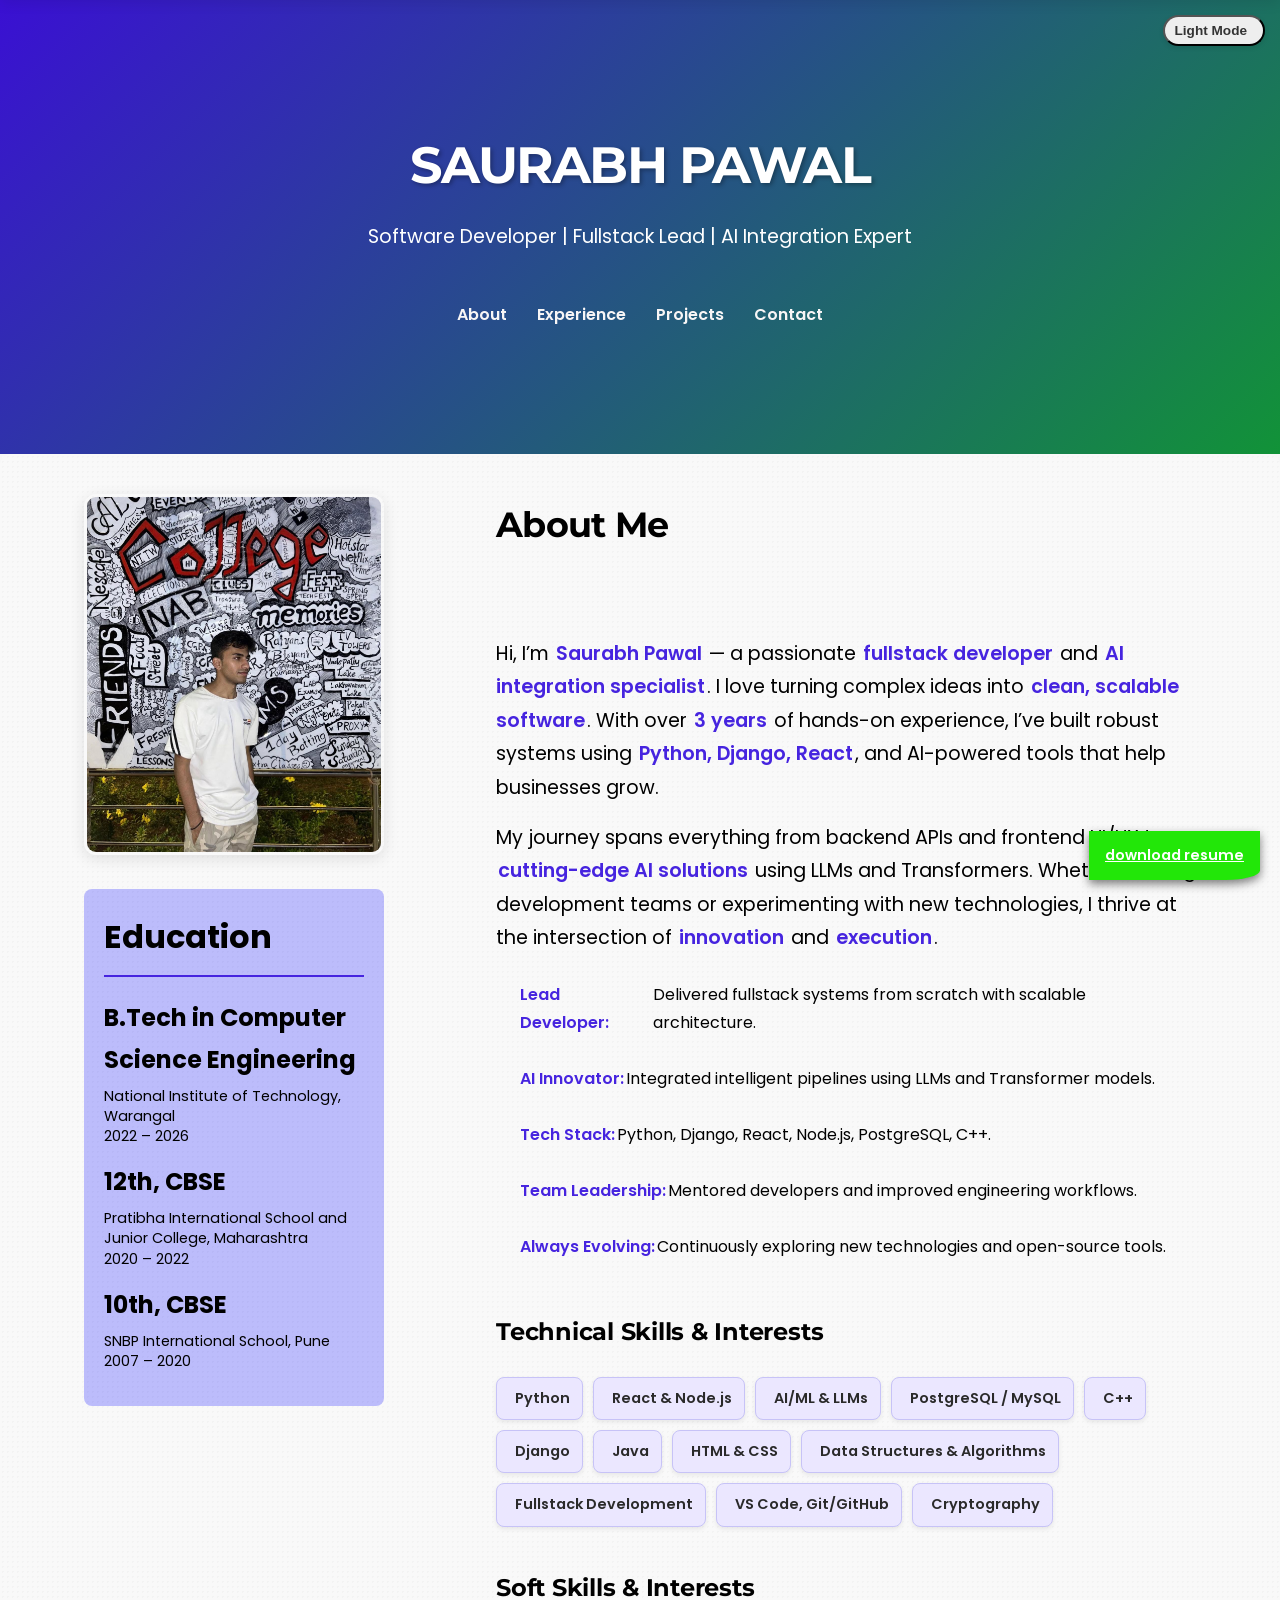
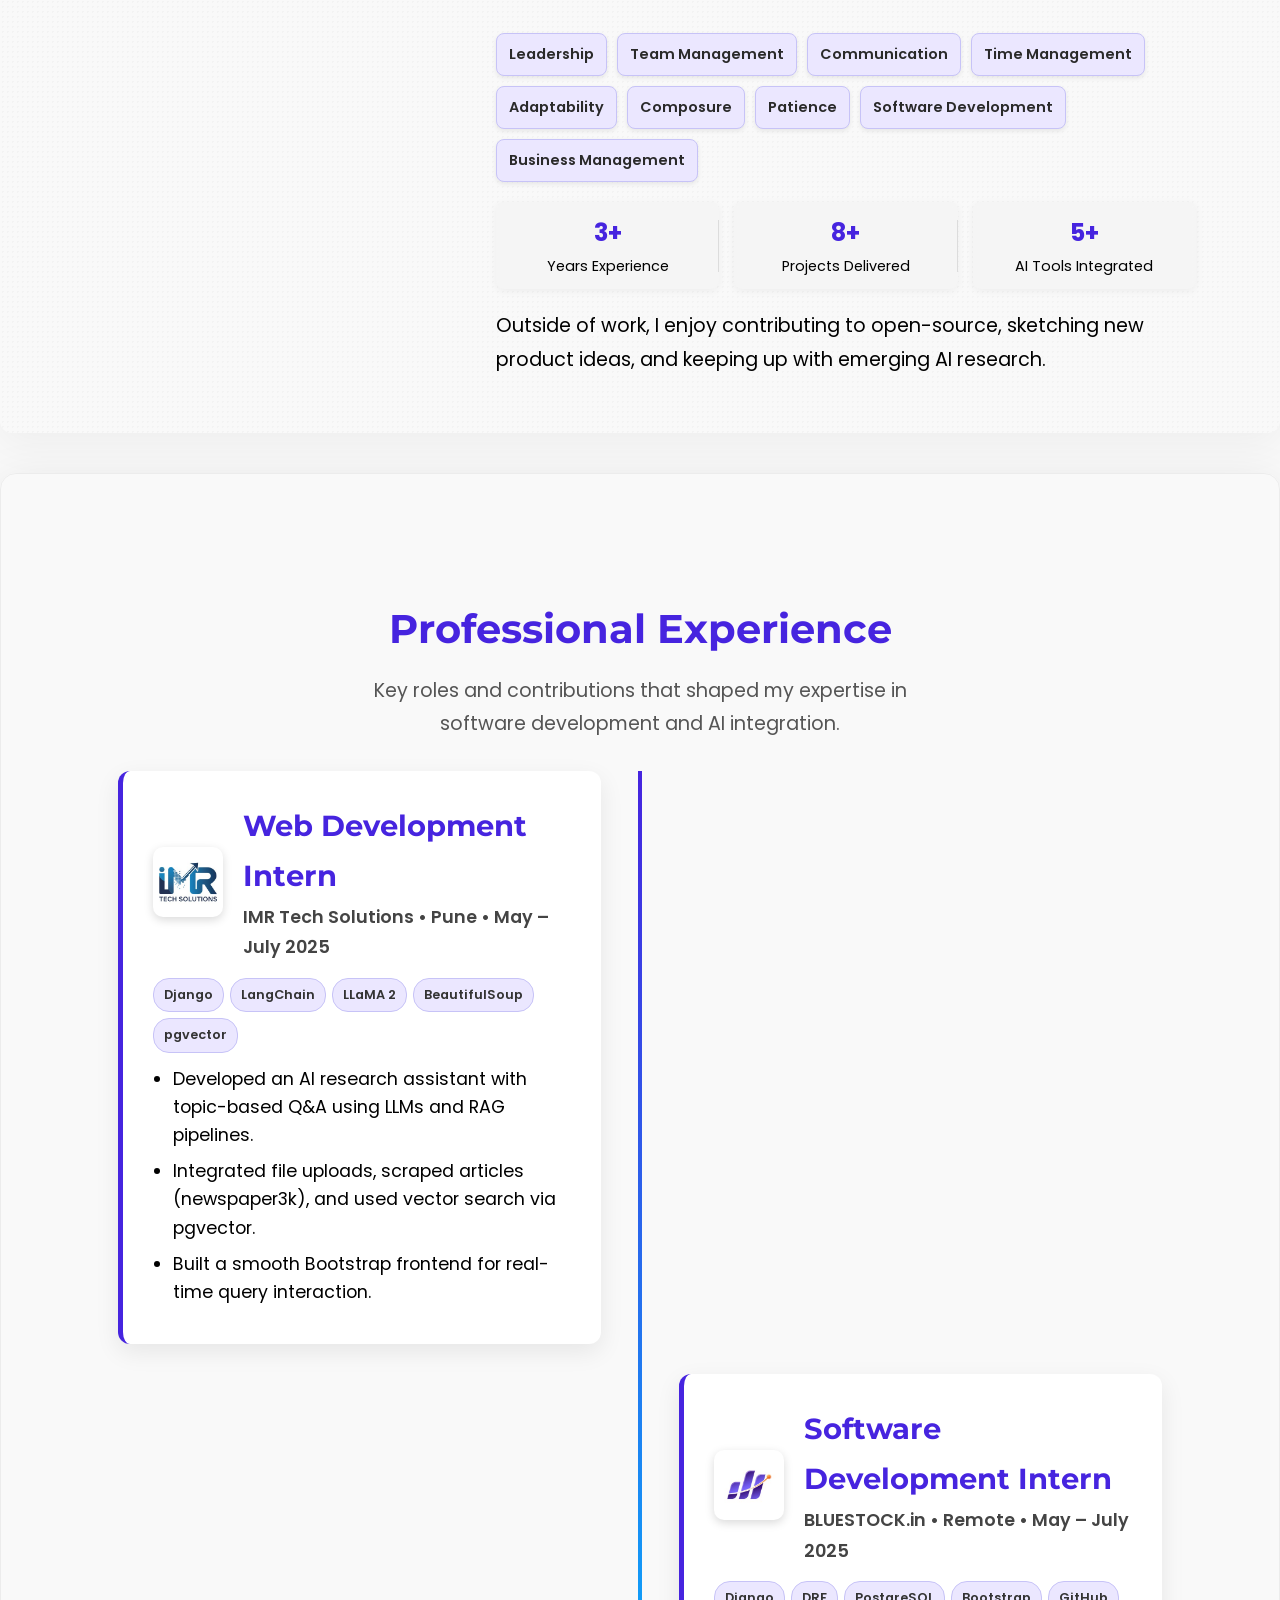
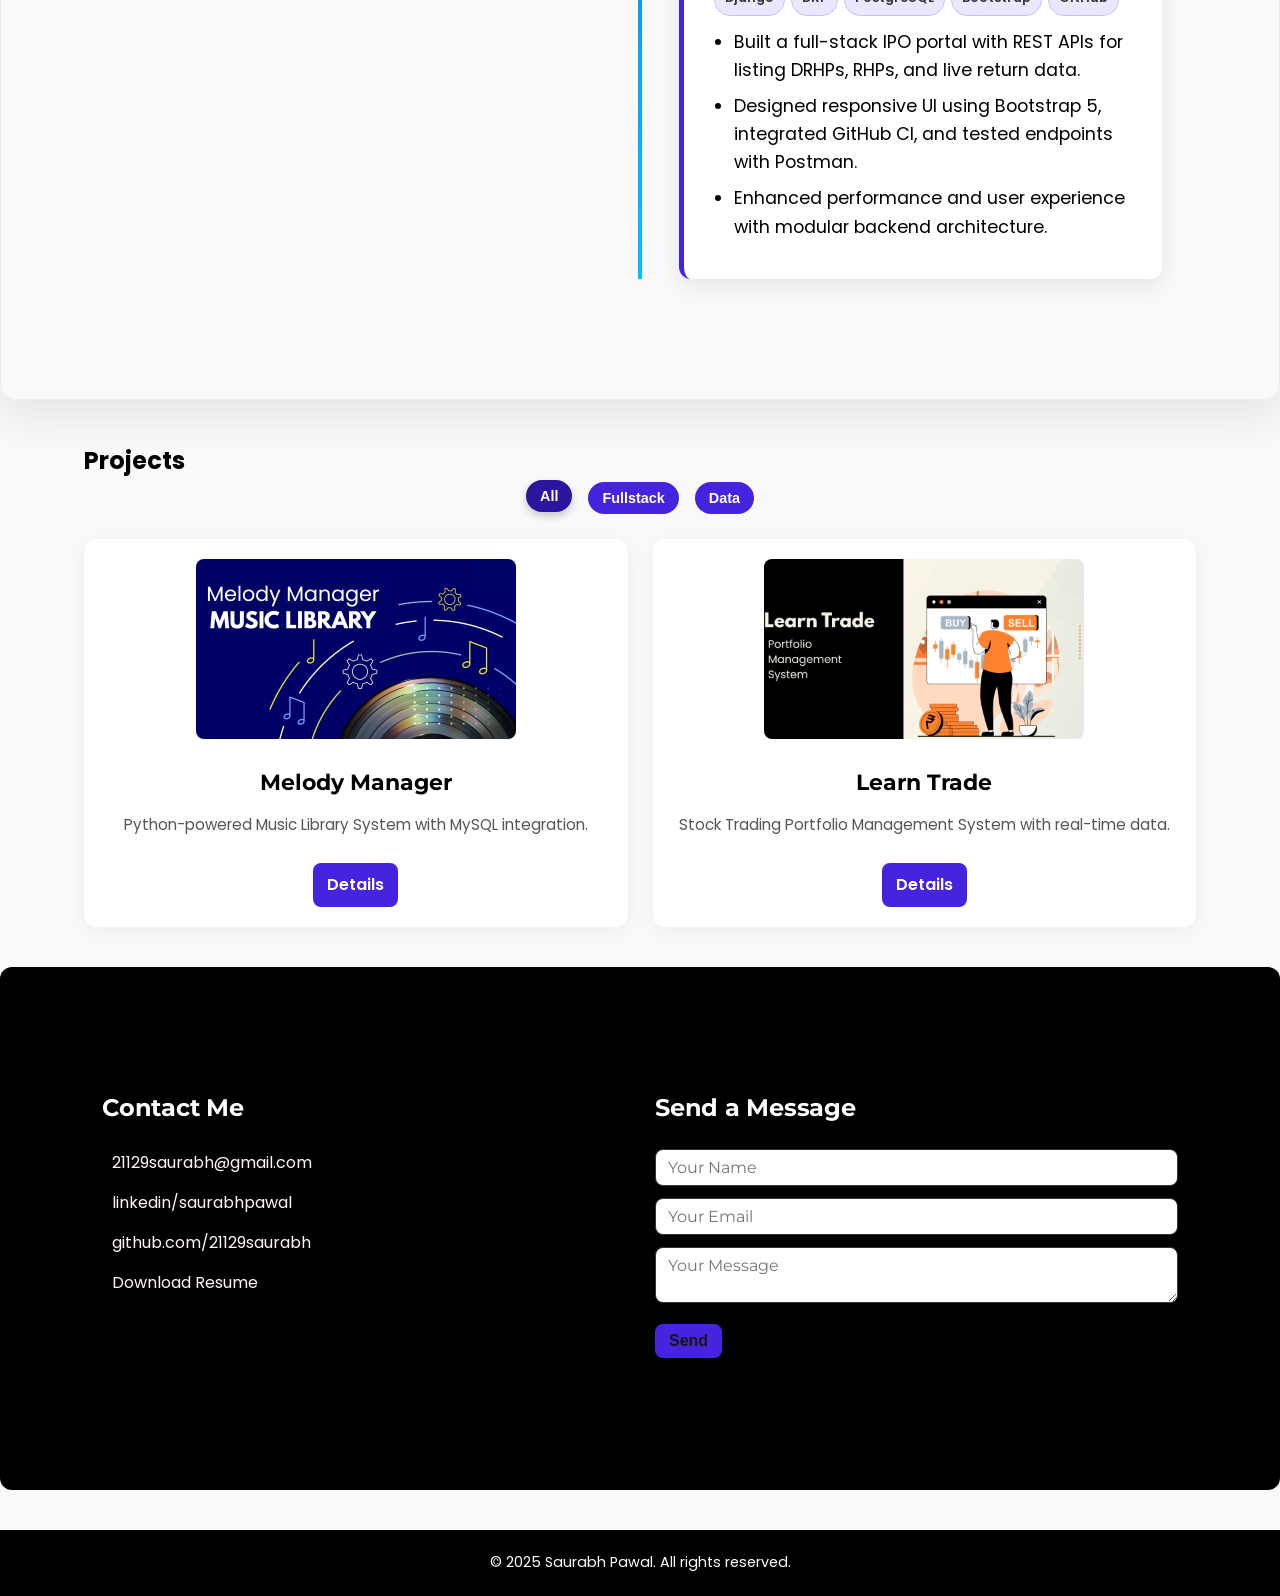
==== index.html @ a9233783 "Update index.html" ====
<!DOCTYPE html>
<html lang="en">
<head>
  <meta charset="UTF-8" />
  <meta name="viewport" content="width=device-width, initial-scale=1.0" />
  <title>Saurabh Pawal - Portfolio</title>
  <link rel="stylesheet" href="style.css" />
  <link href="https://fonts.googleapis.com/css2?family=Poppins:wght@300;400;600&family=Montserrat:wght@700&display=swap" rel="stylesheet" />
  <script src="https://kit.fontawesome.com/a076d05399.js"></script>
  <script src="https://cdn.jsdelivr.net/npm/typed.js@2.0.12"></script>
  <script src="https://cdn.jsdelivr.net/npm/vanilla-tilt@1.7.0/dist/vanilla-tilt.min.js"></script>
  <script src="https://cdn.jsdelivr.net/npm/tsparticles@2.9.3/tsparticles.bundle.min.js"></script>
  <script defer src="script.js"></script>
</head>
<body>
  <button class="theme-toggle">
    <span class="toggle-text">Light Mode</span>
    <i class="fas fa-moon toggle-icon"></i>
  </button>

  <div id="progress-bar"></div>

  <header id="hero">
    <div class="container">
      <h1>SAURABH PAWAL</h1>
      <p class="tagline">
        <span id="typed"></span>
      </p>
      <p>Software Developer | Fullstack Lead | AI Integration Expert</p>
      <div class="social-icons">
        <a href="https://linkedin.com/in/saurabhpawal" target="_blank" aria-label="LinkedIn"><i class="fab fa-linkedin"></i></a>
        <a href="https://github.com/21129saurabh" target="_blank" aria-label="GitHub"><i class="fab fa-github"></i></a>
        <a href="mailto:21129saurabh@gmail.com" aria-label="Email"><i class="fas fa-envelope"></i></a>
      </div>
      <nav class="d-flex">
        <a href="#about">About</a>
        <a href="#experience">Experience</a>
        <a href="#projects">Projects</a>
        <a href="#contact">Contact</a>
      </nav>
    </div>
  </header>

  <div id="sticky-header" class="sticky-header">
    <div class="sticky-container">
      <h2 class="sticky-name">SAURABH PAWAL</h2>
      <nav class="inline-nav">
        <a href="#about">About</a>
        <a href="#experience">Experience</a>
        <a href="#projects">Projects</a>
        <a href="#contact">Contact</a>
      </nav>
    </div>
  </div>

  <section id="about">
    <div class="container about-content">
      <div class="about-wrapper">
        <div class="left-column">
          <div class="about-image">
            <img src="profile.jpg" alt="Saurabh Pawal" class="tilt" />
          </div>
          <div class="education-section">
            <h2>Education</h2>
            <div class="education-item">
              <h3>B.Tech in Computer Science Engineering</h3>
              <p>National Institute of Technology, Warangal<br />2022 – 2026</p>
            </div>
            <div class="education-item">
              <h3>12th, CBSE</h3>
              <p>Pratibha International School and Junior College, Maharashtra<br />2020 – 2022</p>
            </div>
            <div class="education-item">
              <h3>10th, CBSE</h3>
              <p>SNBP International School, Pune<br />2007 – 2020</p>
            </div>
          </div>
        </div>
        <div class="about-text">
          <h2>About Me</h2>
          <div class="floating-icons">
            <i class="fas fa-code"></i>
            <i class="fas fa-brain"></i>
            <i class="fas fa-rocket"></i>
          </div>
          <p>
            Hi, I’m <span class="highlight-text">Saurabh Pawal</span> — a passionate <span class="highlight-text">fullstack developer</span> and <span class="highlight-text">AI integration specialist</span>. I love turning complex ideas into <span class="highlight-text">clean, scalable software</span>. With over <span class="highlight-text">3 years</span> of hands-on experience, I’ve built robust systems using <span class="highlight-text">Python, Django, React</span>, and AI-powered tools that help businesses grow.
          </p>
          <p>
            My journey spans everything from backend APIs and frontend UI/UX to <span class="highlight-text">cutting-edge AI solutions</span> using LLMs and Transformers. Whether leading development teams or experimenting with new technologies, I thrive at the intersection of <span class="highlight-text">innovation</span> and <span class="highlight-text">execution</span>.
          </p>
          <ul class="about-list">
            <li><i class="fas fa-star"></i><span class="highlight-text">Lead Developer:</span> Delivered fullstack systems from scratch with scalable architecture.</li>
            <li><i class="fas fa-brain"></i><span class="highlight-text">AI Innovator:</span> Integrated intelligent pipelines using LLMs and Transformer models.</li>
            <li><i class="fas fa-tools"></i><span class="highlight-text">Tech Stack:</span> Python, Django, React, Node.js, PostgreSQL, C++.</li>
            <li><i class="fas fa-users"></i><span class="highlight-text">Team Leadership:</span> Mentored developers and improved engineering workflows.</li>
            <li><i class="fas fa-lightbulb"></i><span class="highlight-text">Always Evolving:</span> Continuously exploring new technologies and open-source tools.</li>
          </ul>
          <h3>Technical Skills & Interests</h3>
          <div class="skills-grid">
            <span class="skill-box"><i class="fab fa-python"></i> Python</span>
            <span class="skill-box"><i class="fab fa-react"></i> React & Node.js</span>
            <span class="skill-box"><i class="fas fa-brain"></i> AI/ML & LLMs</span>
            <span class="skill-box"><i class="fas fa-database"></i> PostgreSQL / MySQL</span>
            <span class="skill-box"><i class="fas fa-code"></i> C++</span>
            <span class="skill-box"><i class="fab fa-python"></i> Django</span>
            <span class="skill-box"><i class="fab fa-java"></i> Java</span>
            <span class="skill-box"><i class="fab fa-html5"></i> HTML & CSS</span>
            <span class="skill-box"><i class="fas fa-cogs"></i> Data Structures & Algorithms</span>
            <span class="skill-box"><i class="fas fa-laptop-code"></i> Fullstack Development</span>
            <span class="skill-box"><i class="fas fa-code-branch"></i> VS Code, Git/GitHub</span>
            <span class="skill-box"><i class="fas fa-lock"></i> Cryptography</span>
          </div>
          <h3>Soft Skills & Interests</h3>
          <div class="extended-skills">
            <span class="skill-box">Leadership</span>
            <span class="skill-box">Team Management</span>
            <span class="skill-box">Communication</span>
            <span class="skill-box">Time Management</span>
            <span class="skill-box">Adaptability</span>
            <span class="skill-box">Composure</span>
            <span class="skill-box">Patience</span>
            <span class="skill-box">Software Development</span>
            <span class="skill-box">Business Management</span>
          </div>
          <div class="stats">
            <div><strong>3+</strong> Years Experience</div>
            <div><strong>8+</strong> Projects Delivered</div>
            <div><strong>5+</strong> AI Tools Integrated</div>
          </div>
          <p>
            Outside of work, I enjoy contributing to open-source, sketching new product ideas, and keeping up with emerging AI research.
          </p>
        </div>
      </div>
    </div>
  </section>

  <section id="experience">
    <div class="container">
      <div class="experience-header-section">
        <h2>Professional Experience</h2>
        <p>Key roles and contributions that shaped my expertise in software development and AI integration.</p>
      </div>
      <div class="experience-timeline">
        <div class="experience-item">
          <div class="experience-header">
            <img src="imr.jpeg" alt="IMR Tech Solutions Logo" class="company-logo" />
            <div>
              <h3>Web Development Intern</h3>
              <p class="company">
                <a href="https://imrtechsolutions.com" target="_blank">IMR Tech Solutions</a> • Pune • May – July 2025
              </p>
            </div>
          </div>
          <div class="tech-badges">
            <span>Django</span>
            <span>LangChain</span>
            <span>LLaMA 2</span>
            <span>BeautifulSoup</span>
            <span>pgvector</span>
          </div>
          <ul>
            <li>Developed an AI research assistant with topic-based Q&A using LLMs and RAG pipelines.</li>
            <li>Integrated file uploads, scraped articles (newspaper3k), and used vector search via pgvector.</li>
            <li>Built a smooth Bootstrap frontend for real-time query interaction.</li>
          </ul>
        </div>
        <div class="experience-item">
          <div class="experience-header">
            <img src="bluestock.jpeg" alt="BLUESTOCK.in Logo" class="company-logo" />
            <div>
              <h3>Software Development Intern</h3>
              <p class="company">
                <a href="https://bluestock.in" target="_blank">BLUESTOCK.in</a> • Remote • May – July 2025
              </p>
            </div>
          </div>
          <div class="tech-badges">
            <span>Django</span>
            <span>DRF</span>
            <span>PostgreSQL</span>
            <span>Bootstrap</span>
            <span>GitHub</span>
          </div>
          <ul>
            <li>Built a full-stack IPO portal with REST APIs for listing DRHPs, RHPs, and live return data.</li>
            <li>Designed responsive UI using Bootstrap 5, integrated GitHub CI, and tested endpoints with Postman.</li>
            <li>Enhanced performance and user experience with modular backend architecture.</li>
          </ul>
        </div>
      </div>
    </div>
  </section>

  <section id="projects">
    <div class="container">
      <h2>Projects</h2>
      <div class="filter-buttons">
        <button data-filter="all" class="active">All</button>
        <button data-filter="fullstack">Fullstack</button>
        <button data-filter="data">Data</button>
      </div>
      <div class="project-grid">
        <div class="project-card" data-category="fullstack">
          <img src="Melody Manager.jpg" alt="Melody Manager" />
          <h3>Melody Manager</h3>
          <p>Python-powered Music Library System with MySQL integration.</p>
          <a href="#" class="details-button" data-project-id="melody-manager">Details</a>
        </div>
        <div class="project-card" data-category="data">
          <img src="Learn Trade.png" alt="Learn Trade" />
          <h3>Learn Trade</h3>
          <p>Stock Trading Portfolio Management System with real-time data.</p>
          <a href="#" class="details-button" data-project-id="learn-trade">Details</a>
        </div>
      </div>
    </div>
  </section>

  <section id="contact" class="contact-dark">
    <div class="container">
      <div class="contact-wrapper">
        <div class="contact-info">
          <h2>Contact Me</h2>
          <ul>
            <li><i class="fas fa-envelope"></i><a href="mailto:21129saurabh@gmail.com">21129saurabh@gmail.com</a></li>
            <li><i class="fab fa-linkedin"></i><a href="https://linkedin.com/in/saurabhpawal" target="_blank">linkedin/saurabhpawal</a></li>
            <li><i class="fab fa-github"></i><a href="https://github.com/21129saurabh" target="_blank">github.com/21129saurabh</a></li>
            <li><i class="fas fa-file-download"></i><a href="resume.pdf" download>Download Resume</a></li>
          </ul>
        </div>
        <div class="contact-form">
          <h3>Send a Message</h3>
          <form id="contact-form" action="https://api.web3forms.com/submit" method="POST">
            <input type="hidden" name="access_key" value="800da544-65e2-47ab-9b41-2c539905c8c1">
            <input type="text" name="name" placeholder="Your Name" required />
            <input type="email" name="email" placeholder="Your Email" required />
            <textarea name="message" placeholder="Your Message" required></textarea>
            <button type="submit">Send</button>
            <div id="form-response"></div>
          </form>
        </div>
      </div>
    </div>
  </section>

  <a href="resume.pdf" download class="fab-resume">
    <i class="fas fa-file-download"></i> download resume
  </a>

  <footer>
    <p>© 2025 Saurabh Pawal. All rights reserved.</p>
  </footer>

  <div id="projectModal" class="modal">
    <div class="modal-content">
      <span class="close-button">×</span>
      <h3 id="modalProjectTitle"></h3>
      <img id="modalProjectImage" src="" alt="" />
      <p id="modalProjectSummary"></p>
      <div class="modal-description-details">
        <ul id="modalProjectDetailsList"></ul>
      </div>
      <div class="modal-tech-stack">
        <h4>Technologies Used:</h4>
        <ul id="modalTechList"></ul>
      </div>
    </div>
  </div>

  <div id="tsparticles"></div>
</body>
</html>
---- style.css ----
/* Reset & basics */
* {
  margin: 0;
  padding: 0;
  box-sizing: border-box;
}

html {
  scroll-behavior: smooth;
}

:root {
  /* Colors */
  --primary-color: #4624df;
  --secondary-color: #00c3ff; /* Accent color */
  --text-color-light: #000000;
  --bg-color-light: #f9f9f9;
  --card-bg-light: #ffffff;
  --about-bg-light: #ededf7; /* Will be used in gradient */
  --skill-box-bg-light: #ebe7ff;
  --skill-box-border-light: #c7c3f7;
  --stat-bg-light: #f5f5f5;
  --header-text-light: #e0e0e0;
  --nav-link-light: #f8f6f6;

  --text-color-dark: #e0e0e0;
  --bg-color-dark: #121212;
  --card-bg-dark: #1f1f1f;
  --about-bg-dark: #222; /* Will be used in gradient */
  --skill-box-bg-dark: #333;
  --skill-box-border-dark: #555;
  --stat-bg-dark: #e7e0e0; /* Dark mode stats background for contrast */
  --header-text-dark: #ccc;
  --nav-link-dark: #bbb;

  /* Spacing */
  --spacing-unit: 8px;
  --section-padding: 80px 20px; /* Increased for experience section prominence */
  --section-padding-mobile: 60px 15px; /* Adjusted for mobile */
  --section-padding-tablet: 70px 20px; /* Adjusted for tablet */

  /* Typography */
  --font-family-body: 'Poppins', sans-serif;
  --font-family-heading: 'Montserrat', sans-serif;
  --line-height-body: 1.75;
}

body {
  font-family: var(--font-family-body);
  background-color: var(--bg-color-light);
  color: var(--text-color-light);
  transition: background-color 0.6s ease, color 0.6s ease;
  line-height: var(--line-height-body);
  font-size: 16px;
}

body.dark-mode {
  background-color: var(--bg-color-dark);
  color: var(--text-color-dark);
}

/* Scrollbar Styling */
::-webkit-scrollbar {
  width: 8px;
}
::-webkit-scrollbar-track {
  background: #f1f1f1;
}
body.dark-mode ::-webkit-scrollbar-track {
  background: #222;
}
::-webkit-scrollbar-thumb {
  background: #888;
  border-radius: 4px;
}
::-webkit-scrollbar-thumb:hover {
  background: #555;
}
body.dark-mode ::-webkit-scrollbar-thumb {
  background: #555;
}
body.dark-mode ::-webkit-scrollbar-thumb:hover {
  background: #777;
}

/* Container */
.container {
  width: 90%;
  max-width: 1200px;
  margin: auto;
  padding: 40px 20px;
}

/* Header (Hero Section) */
header {
  background: linear-gradient(135deg, #3a10d3, #04be04, #000000, #f00505);
  background-size: 400% 400%;
  animation: gradientBG 12s ease infinite;
  color: white;
  padding: var(--section-padding);
  text-align: center;
  position: relative;
  transition: background 0.6s ease, color 0.6s ease;
  z-index: 1;
}

body.dark-mode header {
  background: linear-gradient(135deg, #333333, #000000, #006644);
  color: var(--header-text-dark);
}

header h1 {
  font-size: clamp(1.8rem, 5vw, 3.2rem);
  font-family: var(--font-family-heading);
  letter-spacing: -0.03em;
  text-shadow: 2px 2px 4px rgba(0, 0, 0, 0.3);
}

.tagline {
  font-size: clamp(0.9rem, 2.5vw, 1.4rem);
  margin-top: 10px;
  font-weight: 400;
  color: var(--header-text-light);
  animation: scaleIn 1s ease-out;
  letter-spacing: -0.03em;
}

body.dark-mode .tagline {
  color: var(--header-text-dark);
}

header p {
  font-size: clamp(1rem, 2vw, 1.2rem);
  margin-top: 10px;
}

/* Social Icons */
.social-icons {
  margin-top: 20px;
}
.social-icons a {
  color: white;
  font-size: 1.6rem;
  margin: 0 10px;
  transition: color 0.3s ease, transform 0.3s ease;
  display: inline-block;
}
.social-icons a:hover,
.social-icons a:active {
  color: var(--secondary-color);
  transform: translateY(-3px);
}
body.dark-mode .social-icons a {
  color: #eee;
}
body.dark-mode .social-icons a:hover,
body.dark-mode .social-icons a:active {
  color: var(--secondary-color);
}

/* Navigation */
nav {
  display: flex;
  justify-content: center;
  flex-wrap: wrap;
  gap: 10px;
}

nav a {
  color: var(--nav-link-light);
  margin: 0 10px;
  text-decoration: none;
  font-weight: 600;
  transition: color 0.3s ease, border-bottom 0.3s ease;
  padding-bottom: 5px;
  font-size: clamp(0.9rem, 2vw, 1rem);
}

nav a:hover,
nav a:active {
  color: var(--secondary-color);
}

nav a.active {
  border-bottom: 2px solid var(--secondary-color);
  color: var(--secondary-color);
}

body.dark-mode nav a {
  color: var(--nav-link-dark);
}

body.dark-mode nav a:hover,
body.dark-mode nav a:active {
  color: var(--secondary-color);
}

/* About Section */
#about {
  padding: 0;
  margin-bottom: 40px;
  transition: background 1s ease-in-out, color 0.6s ease;
  position: relative;
  overflow: hidden;
  background: linear-gradient(
    -45deg,
    var(--about-bg-light-start),
    var(--about-bg-light-mid),
    var(--about-bg-light-end),
    var(--about-bg-light-mid)
  );
  background-size: 400% 400%;
  animation: aboutGradientBG 18s ease infinite;
  border-radius: 12px;
  box-shadow: 0 10px 40px rgba(0, 0, 0, 0.05);
}

body.dark-mode #about {
  background: linear-gradient(
    -45deg,
    var(--about-bg-dark-start),
    var(--about-bg-dark-mid),
    var(--about-bg-dark-end),
    var(--about-bg-dark-mid)
  );
  background-size: 400% 400%;
  animation: aboutGradientBG 18s ease infinite;
  color: var(--text-color-dark);
  box-shadow: 0 10px 40px rgba(0, 0, 0, 0.2);
}

#about::before {
  content: '';
  position: absolute;
  top: 0;
  left: 0;
  width: 100%;
  height: 100%;
  background-image: radial-gradient(circle, rgba(0,0,0,0.05) 1px, transparent 1px);
  background-size: 5px 5px;
  opacity: 0.5;
  z-index: 0;
  pointer-events: none;
  transition: background-image 0.6s ease;
}

body.dark-mode #about::before {
  background-image: radial-gradient(circle, rgba(255,255,255,0.05) 1px, transparent 1px);
}

#about .container.about-content {
  position: relative;
  z-index: 1;
}
body.dark-mode #about .container.about-content {
  background-color: var(--card-bg-dark);
  box-shadow: 0 8px 30px rgba(0,0,0,0.15);
}

.about-wrapper {
  display: flex;
  flex-wrap: wrap;
  gap: 30px;
  justify-content: space-between;
  align-items: flex-start;
}

.about-image {
  flex: 0 0 300px;
  text-align: center;
}

.about-image img {
  max-width: 100%;
  height: auto;
  border-radius: 12px;
  box-shadow: 0 4px 15px rgba(7, 7, 7, 0.1);
  border: 3px solid transparent;
  transition: box-shadow 0.3s ease, border-color 0.3s ease, transform 0.3s ease;
}
body.dark-mode .about-image img {
  box-shadow: 0 4px 15px rgba(255, 255, 255, 0.05);
}

.about-image:hover img,
.about-image:active img {
  border-color: var(--primary-color);
  box-shadow: 0 0 0 5px rgba(70, 36, 223, 0.2), 0 5px 15px rgba(0,0,0,0.15);
  transform: scale(1.03);
}
body.dark-mode .about-image:hover img,
body.dark-mode .about-image:active img {
  border-color: var(--secondary-color);
  box-shadow: 0 0 0 5px rgba(0, 195, 255, 0.2), 0 5px 15px rgba(0,0,0,0.2);
  transform: scale(1.03);
}

.about-text {
  flex: 1;
  max-width: 700px;
}

.about-text h2 {
  font-family: var(--font-family-heading);
  letter-spacing: -0.02em;
  margin-bottom: calc(var(--spacing-unit) * 0.1);
  font-size: clamp(1.8rem, 3vw, 2.2rem);
}
.about-text h3 {
  font-family: var(--font-family-heading);
  letter-spacing: -0.01em;
  margin-top: calc(var(--spacing-unit) * 5);
  margin-bottom: calc(var(--spacing-unit) * 3);
  font-size: clamp(1.3rem, 2.5vw, 1.5rem);
}

.about-text p {
  margin-bottom: calc(var(--spacing-unit) * 2);
  font-size: clamp(1rem, 2vw, 1.2rem);
}

/* Highlight Text */
.highlight-text {
  font-weight: 600;
  color: var(--primary-color);
  padding: 0 2px;
  border-radius: 3px;
  transition: color 0.3s ease;
}
body.dark-mode .highlight-text {
  color: var(--secondary-color);
}

.about-list {
  list-style: none;
  padding-left: 0;
}

.about-list li {
  margin-bottom: var(--spacing-unit);
  font-size: clamp(0.9rem, 1.8vw, 1rem);
  padding: 10px;
  border-radius: 6px;
  border-bottom: none;
  display: flex;
  align-items: flex-start;
  transition: transform 0.2s ease, background-color 0.3s ease, box-shadow 0.3s ease;
}
.about-list li:hover,
.about-list li:active {
  transform: translateX(5px) scale(1.01);
  background-color: var(--skill-box-bg-light);
  box-shadow: 0 2px 8px rgba(0,0,0,0.07);
}
body.dark-mode .about-list li:hover,
body.dark-mode .about-list li:active {
  background-color: var(--skill-box-bg-dark);
  box-shadow: 0 2px 8px rgba(255,255,255,0.07);
}

.about-list i {
  color: var(--primary-color);
  margin-right: 12px;
  font-size: 1.1rem;
  margin-top: 4px;
}

body.dark-mode .about-list li {
  color: var(--text-color-dark);
}
body.dark-mode .about-list i {
  color: var(--secondary-color);
}

.education-section {
  flex: 1;
  min-width: 280px;
  padding: 20px;
  background-color: rgba(0, 0, 255, 0.247);
  border-radius: 8px;
  box-shadow: var(--shadow);
}

.education-section h2 {
  color: var(--heading-color);
  margin-bottom: 20px;
  border-bottom: 2px solid var(--primary-color);
  padding-bottom: 10px;
  font-size: clamp(1.8rem, 3vw, 2rem);
}

.education-item {
  margin-bottom: 15px;
}

.education-item h3 {
  color: var(--text-color);
  font-size: clamp(1.3rem, 2.5vw, 1.5em);
  margin-bottom: 5px;
}

.education-item p {
  color: var(--text-color-light);
  font-size: clamp(0.8rem, 1.5vw, 0.9em);
  line-height: 1.4;
}

/* Floating Icons */
.floating-icons {
  text-align: center;
  margin-bottom: calc(var(--spacing-unit) * 3);
}
.floating-icons i {
  font-size: 2rem;
  margin: 0 10px;
  color: var(--primary-color);
  animation: float 3s ease-in-out infinite;
}
.floating-icons i:nth-child(2) {
  animation-delay: 0.5s;
  color: var(--secondary-color);
}
.floating-icons i:nth-child(3) {
  animation-delay: 1s;
}

/* Skills */
.skills-grid,
.extended-skills {
  display: flex;
  flex-wrap: wrap;
  gap: 10px;
  margin-bottom: 20px;
}

.skill-box {
  background-color: var(--skill-box-bg-light);
  color: #2a2a2a;
  padding: 8px 12px;
  border-radius: 8px;
  font-weight: 600;
  font-size: clamp(0.8rem, 1.5vw, 0.9rem);
  border: 1px solid var(--skill-box-border-light);
  display: flex;
  align-items: center;
  gap: 6px;
  box-shadow: 0 2px 5px rgba(0,0,0,0.08);
  cursor: default;
  transition: background-color 0.3s ease, color 0.3s ease, border-color 0.3s ease, transform 0.2s ease, box-shadow 0.3s ease;
}

.skill-box i {
  color: #4caf50;
}

.skill-box:hover,
.skill-box:active {
  background-color: #e0f2e9;
  transform: translateY(-3px) scale(1.02);
  box-shadow: 0 5px 15px rgba(0,0,0,0.15);
}

body.dark-mode .skill-box {
  background-color: var(--skill-box-bg-dark);
  color: var(--text-color-dark);
  border-color: var(--skill-box-border-dark);
}
body.dark-mode .skill-box:hover,
body.dark-mode .skill-box:active {
  background-color: #444;
  box-shadow: 0 5px 15px rgba(0,0,0,0.25);
}

/* Stats */
.stats {
  display: flex;
  flex-wrap: wrap;
  gap: 15px;
  font-size: clamp(0.8rem, 1.5vw, 0.9rem);
  margin-bottom: 20px;
  justify-content: center;
}

.stats div {
  flex: 1 1 140px;
  background-color: var(--stat-bg-light);
  padding: 10px 15px;
  border-radius: 8px;
  text-align: center;
  box-shadow: 0 2px 8px rgba(0,0,0,0.05);
  transition: background-color 0.3s ease, color 0.3s ease, box-shadow 0.3s ease;
  position: relative;
}
.stats div:not(:last-child)::after {
  content: '';
  position: absolute;
  right: 0;
  top: 20%;
  height: 60%;
  width: 1px;
  background-color: rgba(0, 0, 0, 0.1);
}
body.dark-mode .stats div:not(:last-child)::after {
  background-color: rgba(255, 255, 255, 0.1);
}

.stats strong {
  font-size: clamp(1.3rem, 2vw, 1.5rem);
  color: var(--primary-color);
  display: block;
}

body.dark-mode .stats div {
  background-color: var(--stat-bg-dark);
  color: var(--text-color-light);
}

/* Section Divider */
.section-divider {
  border: none;
  border-top: 1px solid rgba(0, 0, 0, 0.1);
  margin: calc(var(--spacing-unit) * 6) 0;
  width: 50%;
  margin-left: auto;
  margin-right: auto;
  transition: border-color 0.3s ease;
}
body.dark-mode .section-divider {
  border-top-color: rgba(255, 255, 255, 0.1);
}

/* Projects */
body.dark-mode #projects {
  background: transparent;
  background-size: 400% 400%;
  animation: projectGradientBG 20s ease infinite;
}

.project-grid {
  display: grid;
  grid-template-columns: repeat(auto-fit, minmax(260px, 1fr));
  gap: 25px;
}

.project-card {
  background-color: var(--card-bg-light);
  border-radius: 12px;
  box-shadow: 0 4px 20px rgba(0,0,0,0.05);
  padding: 20px;
  text-align: center;
  transition: transform 0.3s ease, background-color 0.3s ease, box-shadow 0.3s ease;
  position: relative;
  overflow: hidden;
}

.project-card:hover,
.project-card:active {
  transform: translateY(-5px);
  box-shadow: 0 8px 25px rgba(0,0,0,0.1);
}

.project-card img {
  max-width: 100%;
  height: 180px;
  object-fit: cover;
  border-radius: 8px;
  margin-bottom: 15px;
}

.project-card h3 {
  font-family: var(--font-family-heading);
  margin-bottom: 10px;
  font-size: clamp(1.2rem, 2.5vw, 1.4rem);
}

.project-card p {
  font-size: clamp(0.85rem, 1.8vw, 0.95rem);
  color: #555;
  margin-bottom: 15px;
}
body.dark-mode .project-card p {
  color: #bbb;
}

.project-card a {
  display: inline-block;
  margin-top: 10px;
  padding: 8px 14px;
  color: #fff;
  background-color: var(--primary-color);
  border-radius: 8px;
  font-weight: 600;
  text-decoration: none;
  transition: background-color 0.3s ease, transform 0.3s ease, box-shadow 0.3s ease;
  z-index: 2;
  position: relative;
  font-size: clamp(0.9rem, 1.5vw, 1rem);
}

.project-card a:hover,
.project-card a:active {
  background-color: #2b16a0;
  transform: translateY(-2px);
  box-shadow: 0 6px 12px rgba(0, 0, 0, 0.2);
}

body.dark-mode .project-card {
  background-color: var(--card-bg-dark);
  box-shadow: 0 4px 20px rgba(255,255,255,0.05);
}

/* Project card hover overlay */
.project-card::after {
  content: '';
  position: absolute;
  top: 0;
  left: 0;
  width: 100%;
  height: 100%;
  background-color: rgba(0, 0, 0, 0.4);
  opacity: 0;
  transition: opacity 0.3s ease;
}

.project-card:hover::after,
.project-card:active::after {
  opacity: 1;
}

/* Filter buttons */
.filter-buttons {
  text-align: center;
  margin-bottom: 25px;
}

.filter-buttons button {
  padding: 8px 14px;
  margin: 0 6px;
  border: none;
  background: var(--primary-color);
  color: white;
  border-radius: 20px;
  cursor: pointer;
  font-weight: 600;
  transition: background 0.3s ease, transform 0.2s ease, box-shadow 0.3s ease;
  outline: none;
  font-size: clamp(0.8rem, 1.5vw, 0.9rem);
}

.filter-buttons button:hover,
.filter-buttons button:active,
.filter-buttons button.active {
  background: #2b16a0;
  transform: translateY(-2px);
  box-shadow: 0 4px 8px rgba(0,0,0,0.2);
}
.filter-buttons button:focus-visible {
  outline: 2px solid var(--secondary-color);
  outline-offset: 2px;
}

/* Tags */
.tags {
  display: flex;
  flex-wrap: wrap;
  gap: 8px;
  margin-bottom: 15px;
  justify-content: center;
}

.tags span {
  background: #503bad;
  color: white;
  padding: 6px 12px;
  border-radius: 20px;
  font-size: clamp(0.75rem, 1.5vw, 0.85rem);
  font-weight: 500;
  box-shadow: 0 2px 6px rgba(76,175,80,0.4);
  transition: transform 0.2s ease, background-color 0.2s ease;
}
.tags span:hover,
.tags span:active {
  transform: translateY(-2px);
  background-color: #3716c9;
}

/* Footer */
footer {
  background: #000;
  color: white;
  text-align: center;
  padding: 20px;
  font-size: clamp(0.8rem, 1.5vw, 0.9rem);
  transition: background-color 0.6s ease, color 0.6s ease;
}

body.dark-mode footer {
  background-color: var(--bg-color-dark);
  color: var(--nav-link-dark);
}

/* Contact Section */
.contact-dark {
  background-color: #000000;
  color: #fff6f6;
  padding: var(--section-padding);
  border-radius: 12px;
  margin-bottom: 40px;
  transition: background-color 0.6s ease, color 0.6s ease;
}

body.dark-mode .contact-dark {
  background-color: #1a1a1a;
  color: var(--header-text-dark);
}

.contact-wrapper {
  display: flex;
  flex-wrap: wrap;
  gap: 30px;
  justify-content: space-between;
}

.contact-info,
.contact-form {
  flex: 1 1 45%;
}

.contact-info h2,
.contact-form h3 {
  margin-bottom: 20px;
  font-size: clamp(1.3rem, 2.5vw, 1.5rem);
  color: #fff;
  font-family: var(--font-family-heading);
  letter-spacing: -0.01em;
}
body.dark-mode .contact-info h2,
body.dark-mode .contact-form h3 {
  color: var(--text-color-dark);
}

.contact-info ul {
  list-style: none;
}

.contact-info li {
  display: flex;
  align-items: center;
  margin-bottom: 12px;
}
.contact-info li a {
  color: inherit;
  text-decoration: none;
  transition: color 0.3s ease;
  font-size: clamp(0.9rem, 1.8vw, 1rem);
}
.contact-info li a:hover,
.contact-info li a:active {
  color: var(--secondary-color);
}

.contact-info i {
  color: #403d47;
  margin-right: 10px;
  font-size: 1.2rem;
  transition: color 0.3s ease;
}
body.dark-mode .contact-info i {
  color: var(--primary-color);
}

.contact-form input,
.contact-form textarea {
  width: 100%;
  font-family: var(--font-family-heading);
  background-color: #fff;
  color: #0a0a0a;
  border: 1px solid #333;
  padding: 8px 12px;
  margin-bottom: 12px;
  border-radius: 8px;
  transition: background-color 0.3s ease, color 0.3s ease, border-color 0.3s ease, box-shadow 0.3s ease;
  outline: none;
  font-size: clamp(0.9rem, 1.8vw, 1rem);
}

body.dark-mode .contact-form input,
body.dark-mode .contact-form textarea {
  background-color: #2a2a2a;
  color: #fff;
  border-color: #555;
}
.contact-form input:focus,
.contact-form textarea:focus {
  border-color: var(--primary-color);
  box-shadow: 0 0 0 3px rgba(70, 36, 223, 0.2);
}
body.dark-mode .contact-form input:focus,
body.dark-mode .contact-form textarea:focus {
  box-shadow: 0 0 0 3px rgba(0, 195, 255, 0.2);
}

.contact-form button {
  background-color: var(--primary-color);
  color: #161616;
  border: none;
  border-radius: 8px;
  padding: 8px 14px;
  font-weight: bold;
  font-size: clamp(0.9rem, 1.5vw, 1rem);
  cursor: pointer;
  transition: background-color 0.3s ease, color 0.3s ease, transform 0.2s ease, box-shadow 0.3s ease;
  outline: none;
}

.contact-form button:hover,
.contact-form button:active {
  background-color: #080808;
  color: #fff;
  transform: translateY(-2px);
  box-shadow: 0 4px 10px rgba(0,0,0,0.3);
}
.contact-form button:focus-visible {
  outline: 2px solid var(--secondary-color);
  outline-offset: 2px;
}

#form-response {
  margin-top: 12px;
  font-size: clamp(0.8rem, 1.5vw, 0.9rem);
  font-weight: 600;
}

/* Floating Resume Button */
.fab-resume {
  position: fixed;
  bottom: 20px;
  right: 20px;
  background-color: rgb(34, 231, 8);
  color: white;
  padding: 12px 16px;
  border-end-end-radius: 20%;
  font-weight: 600;
  font-size: clamp(0.8rem, 1.5vw, 0.9rem);
  box-shadow: 0 4px 10px rgba(0, 0, 0, 0.5);
  cursor: pointer;
  border: none;
  z-index: 1000;
  display: flex;
  align-items: center;
  justify-content: center;
  transition: background-color 0.3s ease, transform 0.3s ease, box-shadow 0.3s ease;
  outline: none;
}

.fab-resume:hover,
.fab-resume:active {
  background-color: #2b16a0;
  transform: translateY(-3px);
  box-shadow: 0 6px 15px rgba(0,0,0,0.4);
}
.fab-resume:focus-visible {
  outline: 2px solid var(--secondary-color);
  outline-offset: 2px;
}

/* Theme Toggle */
.theme-toggle {
  position: fixed;
  top: 15px;
  right: 15px;
  z-index: 10000;
  display: inline-flex;
  align-items: center;
  gap: 6px;
  background-color: #eee;
  color: #333;
  font-weight: 600;
  font-size: clamp(0.75rem, 1.5vw, 0.85rem);
  padding: 6px 10px;
  border-radius: 20px;
  cursor: pointer;
  transition: background-color 0.3s, color 0.3s, transform 0.2s ease, box-shadow 0.3s ease;
  box-shadow: 0 2px 5px rgba(0,0,0,0.1);
  outline: none;
}

.theme-toggle:hover,
.theme-toggle:active {
  background-color: #ddd;
  transform: translateY(-2px);
  box-shadow: 0 4px 8px rgba(0,0,0,0.15);
}
.theme-toggle:focus-visible {
  outline: 2px solid var(--secondary-color);
  outline-offset: 2px;
}

body.dark-mode .theme-toggle {
  background-color: #222;
  color: var(--text-color-dark);
  box-shadow: 0 2px 5px rgba(255,255,255,0.1);
}
body.dark-mode .theme-toggle:hover,
body.dark-mode .theme-toggle:active {
  background-color: #333;
}

.theme-toggle .toggle-icon {
  font-size: 16px;
  transition: transform 0.3s ease, color 0.3s ease;
}

body.dark-mode .theme-toggle .toggle-icon {
  transform: rotate(180deg);
  color: var(--secondary-color);
}

/* Experience Section */
#experience {
  padding: var(--section-padding);
  background: linear-gradient(
    -45deg,
    var(--project-bg-light-start),
    var(--project-bg-light-mid),
    var(--project-bg-light-end)
  );
  background-size: 400% 400%;
  animation: projectGradientBG 16s ease infinite;
  border-radius: 16px;
  box-shadow: 0 12px 50px rgba(0, 0, 0, 0.1);
  border: 1px solid rgba(0, 0, 0, 0.05);
  position: relative;
  overflow: hidden;
}

body.dark-mode #experience {
  background: linear-gradient(
    -45deg,
    var(--project-bg-dark-start),
    var(--project-bg-dark-mid),
    var(--project-bg-dark-end)
  );
  box-shadow: 0 12px 50px rgba(255, 255, 255, 0.1);
  border: 1px solid rgba(255, 255, 255, 0.05);
}

.experience-header-section {
  text-align: center;
  margin-bottom: 30px;
}

.experience-header-section h2 {
  font-family: var(--font-family-heading);
  font-size: clamp(2rem, 3.5vw, 2.5rem);
  color: var(--primary-color);
  margin-bottom: 10px;
}

body.dark-mode .experience-header-section h2 {
  color: var(--secondary-color);
}

.experience-header-section p {
  font-size: clamp(1rem, 2vw, 1.2rem);
  color: #555;
  max-width: 600px;
  margin: 0 auto;
}

body.dark-mode .experience-header-section p {
  color: #bbb;
}

.experience-timeline {
  display: flex;
  flex-direction: column;
  gap: 30px;
  margin-top: 20px;
  position: relative;
}

.experience-timeline::before {
  content: '';
  position: absolute;
  left: 50%;
  top: 0;
  bottom: 0;
  width: 4px;
  background: linear-gradient(to bottom, var(--primary-color), var(--secondary-color));
  transform: translateX(-50%);
}

body.dark-mode .experience-timeline::before {
  background: linear-gradient(to bottom, var(--secondary-color), var(--primary-color));
}

.experience-item {
  background-color: var(--card-bg-light);
  padding: 30px;
  border-radius: 12px;
  box-shadow: 0 8px 25px rgba(0,0,0,0.08);
  transition: transform 0.3s ease, box-shadow 0.3s ease, border-color 0.3s ease;
  position: relative;
  border-left: 5px solid var(--primary-color);
  width: 45%;
  max-width: 500px;
  margin-left: auto;
  margin-right: 15px;
}

.experience-item:nth-child(odd) {
  margin-left: 15px;
  margin-right: auto;
}

.experience-item:nth-child(even) {
  margin-left: auto;
  margin-right: 15px;
}

body.dark-mode .experience-item {
  background-color: var(--card-bg-dark);
  box-shadow: 0 8px 25px rgba(255,255,255,0.08);
  border-left: 5px solid var(--secondary-color);
}

.experience-item:hover,
.experience-item:active {
  transform: translateY(-5px);
  box-shadow: 0 10px 30px rgba(0,0,0,0.12);
}

body.dark-mode .experience-item:hover,
body.dark-mode .experience-item:active {
  box-shadow: 0 10px 30px rgba(255,255,255,0.12);
}

.experience-header {
  display: flex;
  align-items: center;
  gap: 20px;
  margin-bottom: 15px;
}

.company-logo {
  width: 70px;
  height: 70px;
  object-fit: contain;
  border-radius: 10px;
  background-color: #fff;
  box-shadow: 0 3px 10px rgba(0,0,0,0.15);
  padding: 6px;
  transition: transform 0.3s ease;
}
.company-logo:hover,
.company-logo:active {
  transform: scale(1.08);
}
body.dark-mode .company-logo {
  background-color: #2a2a2a;
}

.experience-header h3 {
  margin: 0;
  font-size: clamp(1.5rem, 2.5vw, 1.8rem);
  font-family: var(--font-family-heading);
  color: var(--primary-color);
}
body.dark-mode .experience-header h3 {
  color: var(--secondary-color);
}

.experience-header .company {
  font-weight: 600;
  font-size: clamp(0.9rem, 1.8vw, 1.1rem);
  color: #444;
}
.experience-header .company a {
  color: inherit;
  text-decoration: none;
}
.experience-header .company a:hover,
.experience-header .company a:active {
  color: var(--secondary-color);
}

body.dark-mode .experience-header .company {
  color: #ddd;
}

.experience-item ul {
  padding-left: 20px;
  list-style-type: disc;
  margin-top: 12px;
}
.experience-item ul li {
  margin-bottom: 8px;
  line-height: 1.6;
  font-size: clamp(0.9rem, 1.8vw, 1.1rem);
}

/* Tech Badges */
.tech-badges {
  display: flex;
  flex-wrap: wrap;
  gap: 6px;
  margin-top: 12px;
  justify-content: flex-start;
  max-width: 100%;
  overflow: hidden;
}
.tech-badges span {
  background: var(--skill-box-bg-light);
  color: #333;
  font-size: clamp(0.75rem, 1.5vw, 0.8rem);
  padding: 5px 10px;
  border-radius: 16px;
  font-weight: 600;
  border: 1px solid var(--skill-box-border-light);
  white-space: nowrap;
}
body.dark-mode .tech-badges span {
  background: var(--skill-box-bg-dark);
  color: var(--text-color-dark);
  border: 1px solid var(--skill-box-border-dark);
}

/* Sticky header container */
.sticky-header {
  position: fixed;
  top: 0;
  left: 0;
  right: 0;
  background: rgba(255, 255, 255, 0.95);
  backdrop-filter: blur(8px);
  box-shadow: 0 4px 12px rgba(0, 0, 0, 0.08);
  z-index: 999;
  transform: translateY(-100%);
  transition: transform 0.3s ease;
}

body.dark-mode .sticky-header {
  background: rgba(18, 18, 18, 0.9);
}

.sticky-header.show {
  transform: translateY(0);
}

.sticky-container {
  display: flex;
  align-items: center;
  justify-content: flex-start;
  gap: 20px;
  padding: 0 15px;
  height: 50px;
  max-width: 1200px;
  margin: auto;
  line-height: 1;
}

.sticky-name {
  font-size: clamp(1.2rem, 2vw, 1.4rem);
  font-weight: 600;
  font-family: var(--font-family-heading);
  color: var(--primary-color);
  margin: 0;
  padding: 0;
  line-height: 1;
}

body.dark-mode .sticky-name {
  color: var(--secondary-color);
}

.inline-nav {
  display: flex;
  gap: 15px;
}

.inline-nav a {
  font-size: clamp(0.9rem, 1.5vw, 1rem);
  font-weight: 600;
  text-decoration: none;
  color: var(--text-color-light);
  margin: 0;
  padding: 0;
  line-height: 1;
  display: inline-block;
}

body.dark-mode .inline-nav a {
  color: var(--nav-link-dark);
}

.inline-nav a:hover,
.inline-nav a:active,
.inline-nav a.active {
  color: var(--primary-color);
  border-bottom: 2px solid var(--primary-color);
}

body.dark-mode .inline-nav a:hover,
body.dark-mode .inline-nav a:active,
body.dark-mode .inline-nav a.active {
  color: var(--secondary-color);
  border-bottom: 2px solid var(--secondary-color);
}

/* Responsive Breakpoints */
@media (max-width: 1024px) {
  :root {
    --section-padding: var(--section-padding-tablet);
  }
  header {
    padding: var(--section-padding-tablet);
  }
  .container {
    padding: 30px 15px;
  }
  .experience-item {
    width: 100%;
    max-width: none;
    margin-left: 0;
    margin-right: 0;
    padding: 25px;
  }
  .experience-timeline::before {
    left: 20px;
  }
  .experience-item:nth-child(odd),
  .experience-item:nth-child(even) {
    margin-left: 0;
    margin-right: 0;
  }
}

@media (max-width: 768px) {
  :root {
    --section-padding: var(--section-padding-mobile);
  }
  header {
    padding: var(--section-padding-mobile);
  }
  .container {
    padding: 20px 10px;
  }
  .about-wrapper,
  .contact-wrapper,
  .stats {
    flex-direction: column;
    text-align: center;
  }
  .education-section {
    max-width: 100%;
    min-width: unset;
  }
  .about-text,
  .contact-info,
  .contact-form {
    flex: 1 1 100%;
  }
  .about-image {
    flex: 0 0 250px;
    margin-bottom: 20px;
  }
  .contact-info ul {
    justify-content: center;
    padding: 0;
  }
  .contact-info li {
    justify-content: center;
  }
  .about-list li {
    justify-content: center;
  }
  .about-list i {
    margin-top: 0;
  }
  nav {
    gap: 8px;
  }
  nav a {
    margin: 6px;
    font-size: clamp(0.8rem, 1.8vw, 0.9rem);
  }
  .project-grid {
    grid-template-columns: 1fr;
  }
  .filter-buttons button {
    margin: 0 4px 8px;
    padding: 6px 12px;
  }
  .experience-timeline::before {
    left: 15px;
  }
  .experience-item {
    padding: 20px;
  }
  .experience-header {
    gap: 15px;
  }
  .company-logo {
    width: 60px;
    height: 60px;
    padding: 5px;
  }
}

@media (max-width: 480px) {
  :root {
    --section-padding: 50px 10px;
  }
  header {
    padding: 50px 10px;
  }
  .container {
    padding: 15px 10px;
  }
  #about .container.about-content {
    padding: 30px 10px;
  }
  .about-text h2, #projects h2, .experience-header-section h2 {
    font-size: clamp(1.5rem, 3vw, 1.8rem);
  }
  .contact-info h2, .contact-form h3 {
    font-size: clamp(1.2rem, 2.5vw, 1.3rem);
  }
  .experience-header h3 {
    font-size: clamp(1.3rem, 2.5vw, 1.5rem);
  }
  .experience-header .company {
    font-size: clamp(0.8rem, 1.5vw, 0.9rem);
  }
  .experience-item ul li {
    font-size: clamp(0.8rem, 1.5vw, 0.9rem);
  }
  .tech-badges span {
    font-size: clamp(0.7rem, 1.3vw, 0.75rem);
    padding: 4px 8px;
  }
  .fab-resume {
    bottom: 15px;
    right: 15px;
    padding: 10px 12px;
    font-size: clamp(0.7rem, 1.3vw, 0.8rem);
  }
  .theme-toggle {
    top: 10px;
    right: 10px;
    padding: 5px 8px;
    font-size: clamp(0.7rem, 1.3vw, 0.8rem);
  }
  .theme-toggle .toggle-icon {
    font-size: 14px;
  }
  .sticky-container {
    height: 45px;
    gap: 15px;
    padding: 0 10px;
  }
  .sticky-name {
    font-size: clamp(1rem, 1.8vw, 1.2rem);
  }
  .inline-nav {
    gap: 10px;
  }
  .inline-nav a {
    font-size: clamp(0.8rem, 1.5vw, 0.9rem);
  }
}

/* Keyframe Animations */
@keyframes gradientBG {
  0% { background-position: 0% 50%; }
  50% { background-position: 100% 50%; }
  100% { background-position: 0% 50%; }
}

@keyframes aboutGradientBG {
  0% { background-position: 0% 50%; }
  50% { background-position: 100% 50%; }
  100% { background-position: 0% 50%; }
}

@keyframes float {
  0% { transform: translateY(0px); }
  50% { transform: translateY(-10px); }
  100% { transform: translateY(0px); }
}

@keyframes scaleIn {
  0% { transform: scale(0.95); opacity: 0; }
  100% { transform: scale(1); opacity: 1; }
}

@keyframes projectGradientBG {
  0% { background-position: 0% 50%; }
  50% { background-position: 100% 50%; }
  100% { background-position: 0% 50%; }
}

/* Modal styles */
.modal {
  display: none;
  position: fixed;
  z-index: 1000;
  left: 0;
  top: 0;
  width: 100%;
  height: 100%;
  overflow: auto;
  background-color: rgba(0,0,0,0.85);
  justify-content: center;
  align-items: center;
  padding: 15px;
  box-sizing: border-box;
}

.modal-content {
  background-color: var(--card-bg-light);
  padding: 20px;
  border-radius: 10px;
  box-shadow: 0 5px 15px rgba(0,0,0,0.3);
  width: 90%;
  max-width: 700px;
  position: relative;
  animation: fadeIn 0.3s ease-out;
  color: var(--text-color-light);
  text-align: left;
  max-height: 85vh;
  overflow-y: auto;
  overscroll-behavior-y: contain;
  -webkit-overflow-scrolling: touch;
  transition: background-color 0.6s ease, color 0.6s ease, box-shadow 0.6s ease;
}

body.dark-mode .modal-content {
  background-color: var(--card-bg-dark);
  color: var(--text-color-dark);
  box-shadow: 0 5px 15px rgba(255,255,255,0.15);
}

.modal-content img {
  max-width: 100%;
  max-height: 200px;
  width: auto;
  height: auto;
  object-fit: contain;
  border-radius: 8px;
  margin-bottom: 15px;
  display: block;
  margin-left: auto;
  margin-right: auto;
}

.modal-content h3 {
  color: var(--primary-color);
  margin-bottom: 15px;
  font-size: clamp(1.5rem, 2.5vw, 1.8rem);
  text-align: center;
}

body.dark-mode .modal-content h3 {
  color: var(--secondary-color);
}

.modal-content p {
  line-height: 1.6;
  margin-bottom: 15px;
  font-size: clamp(0.9rem, 1.8vw, 1rem);
}

.modal-tech-stack {
  margin-top: 15px;
  margin-bottom: 15px;
}

.modal-tech-stack h4 {
  margin-bottom: 10px;
  color: var(--primary-color);
  font-size: clamp(1rem, 2vw, 1.2rem);
}

body.dark-mode .modal-tech-stack h4 {
  color: var(--secondary-color);
}

.modal-tech-stack ul {
  list-style: none;
  padding: 0;
  display: flex;
  flex-wrap: wrap;
  gap: 8px;
}

.modal-tech-stack li {
  background-color: var(--skill-box-bg-light);
  border: 1px solid var(--skill-box-border-light);
  padding: 6px 12px;
  border-radius: 20px;
  font-size: clamp(0.8rem, 1.5vw, 0.9rem);
  color: var(--text-color-light);
  white-space: nowrap;
  transition: background-color 0.6s ease, border-color 0.6s ease, color 0.6s ease;
}

body.dark-mode .modal-tech-stack li {
  background-color: var(--skill-box-bg-dark);
  border-color: var(--skill-box-border-dark);
  color: var(--text-color-dark);
}

.close-button {
  color: var(--text-color-light);
  position: absolute;
  top: 10px;
  right: 15px;
  font-size: 30px;
  font-weight: bold;
  cursor: pointer;
  transition: color 0.3s ease;
}

body.dark-mode .close-button {
  color: var(--text-color-dark);
}

.close-button:hover,
.close-button:active {
  color: var(--primary-color);
}

body.dark-mode .close-button:hover,
body.dark-mode .close-button:active {
  color: var(--secondary-color);
}

@keyframes fadeIn {
  from { opacity: 0; transform: translateY(-20px); }
  to { opacity: 1; transform: translateY(0); }
}

@media (max-width: 768px) {
  .modal-content {
    padding: 15px;
    max-height: 90vh;
    width: 95%;
  }
  .modal-content h3 {
    font-size: clamp(1.3rem, 2.5vw, 1.5rem);
  }
  .modal-content p {
    font-size: clamp(0.8rem, 1.5vw, 0.9rem);
  }
  .modal-tech-stack li {
    padding: 5px 10px;
    font-size: clamp(0.7rem, 1.3vw, 0.8rem);
  }
  .close-button {
    top: 8px;
    right: 12px;
    font-size: 25px;
  }
}

@media (max-width: 480px) {
  .modal-content {
    padding: 12px;
    max-height: 95vh;
  }
  .modal-content h3 {
    font-size: clamp(1.2rem, 2vw, 1.3rem);
  }
  .modal-content p {
    font-size: clamp(0.75rem, 1.3vw, 0.85rem);
  }
  .modal-tech-stack li {
    padding: 4px 8px;
    font-size: clamp(0.65rem, 1.2vw, 0.75rem);
  }
}

.modal-description-details {
  margin-top: 12px;
}

.modal-description-details ul {
  list-style: disc inside;
  padding-left: 15px;
  margin-top: 10px;
}

.modal-description-details li {
  margin-bottom: 8px;
  line-height: 1.5;
  font-size: clamp(0.8rem, 1.5vw, 0.9rem);
}

.about-wrapper {
  display: flex;
  flex-wrap: wrap;
  gap: 30px;
  align-items: flex-start;
}

.left-column {
  display: flex;
  flex-direction: column;
  gap: 25px;
  flex: 0 0 300px;
}

.education-section {
  width: 100%;
}

body.dark-mode .education-section {
  background-color: var(--card-bg-dark);
  color: var(--text-color-dark);
  box-shadow: 0 4px 15px rgba(255, 255, 255, 0.05);
  border: 1px solid var(--skill-box-border-dark);
}

body.dark-mode .education-section h2 {
  color: var(--secondary-color);
  border-bottom-color: var(--secondary-color);
}

body.dark-mode .education-item h3 {
  color: var(--text-color-dark);
}

body.dark-mode .education-item p {
  color: var(--nav-link-dark);
}
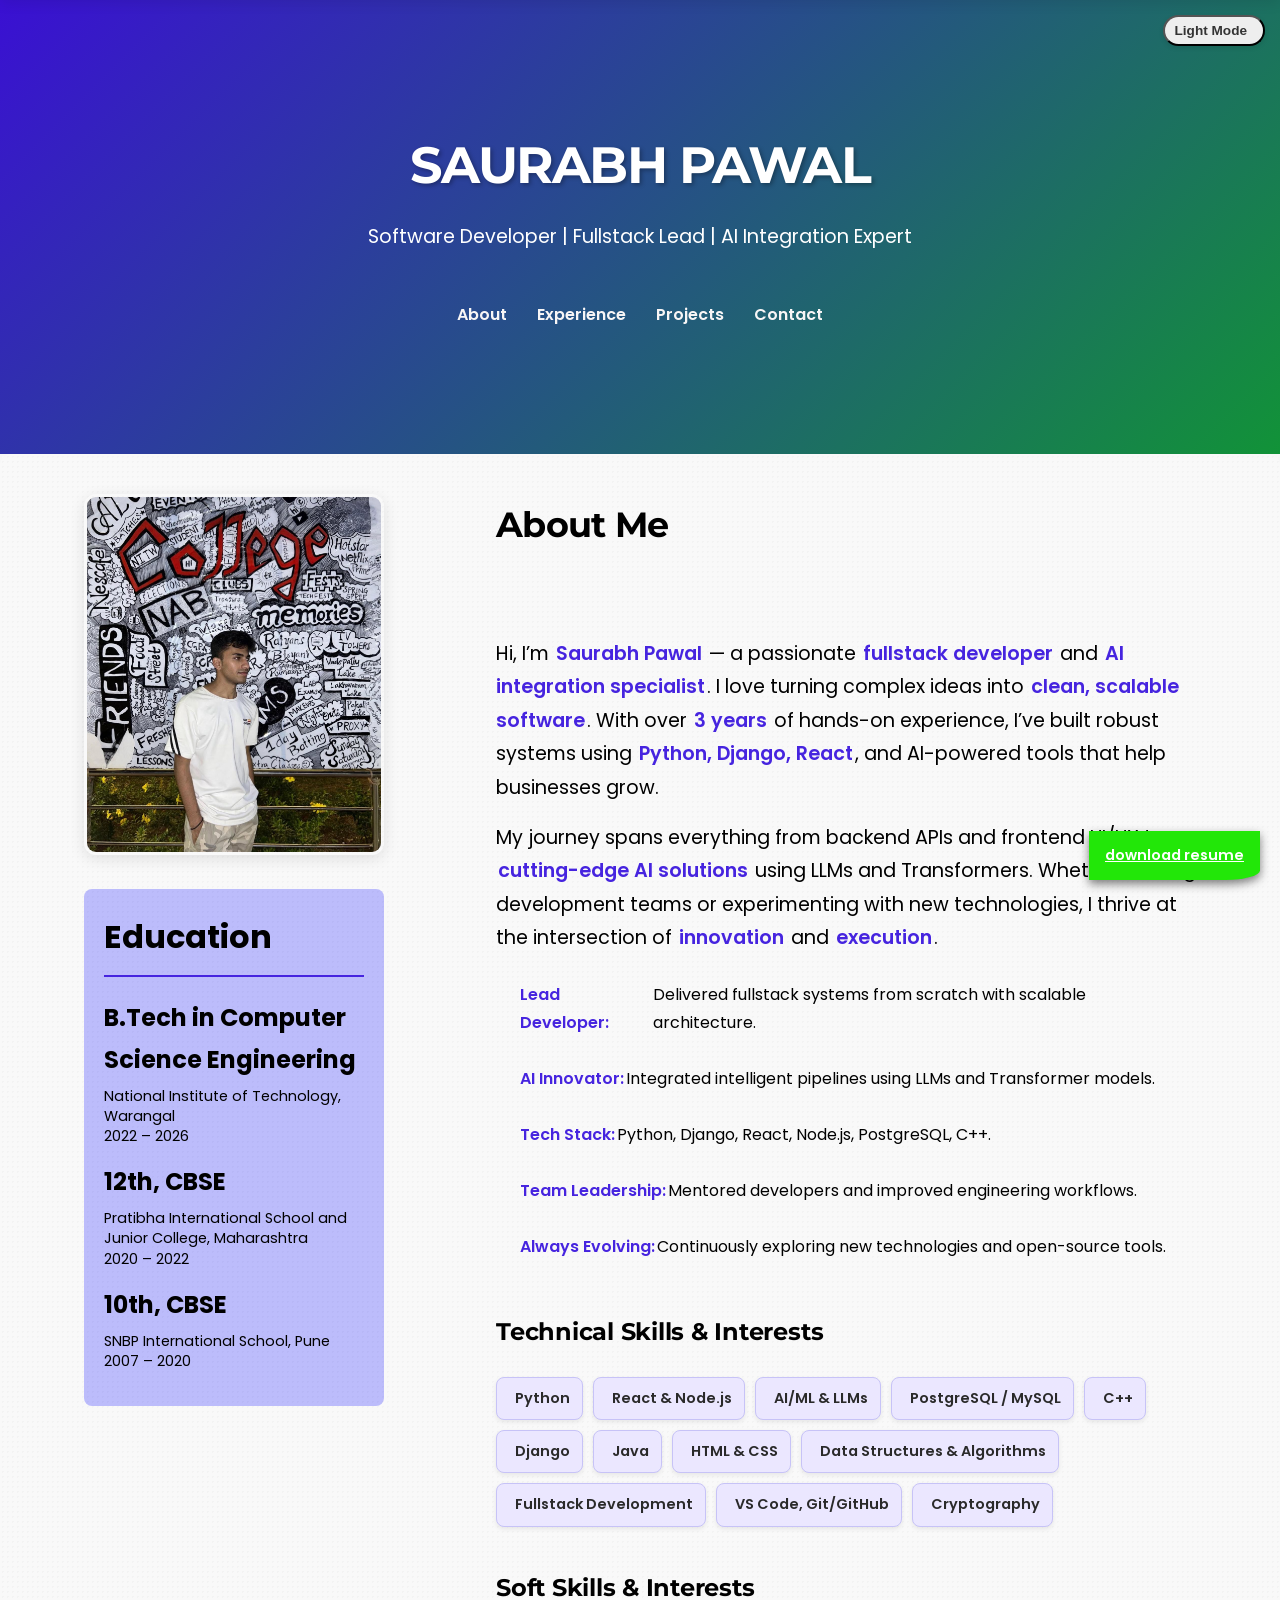
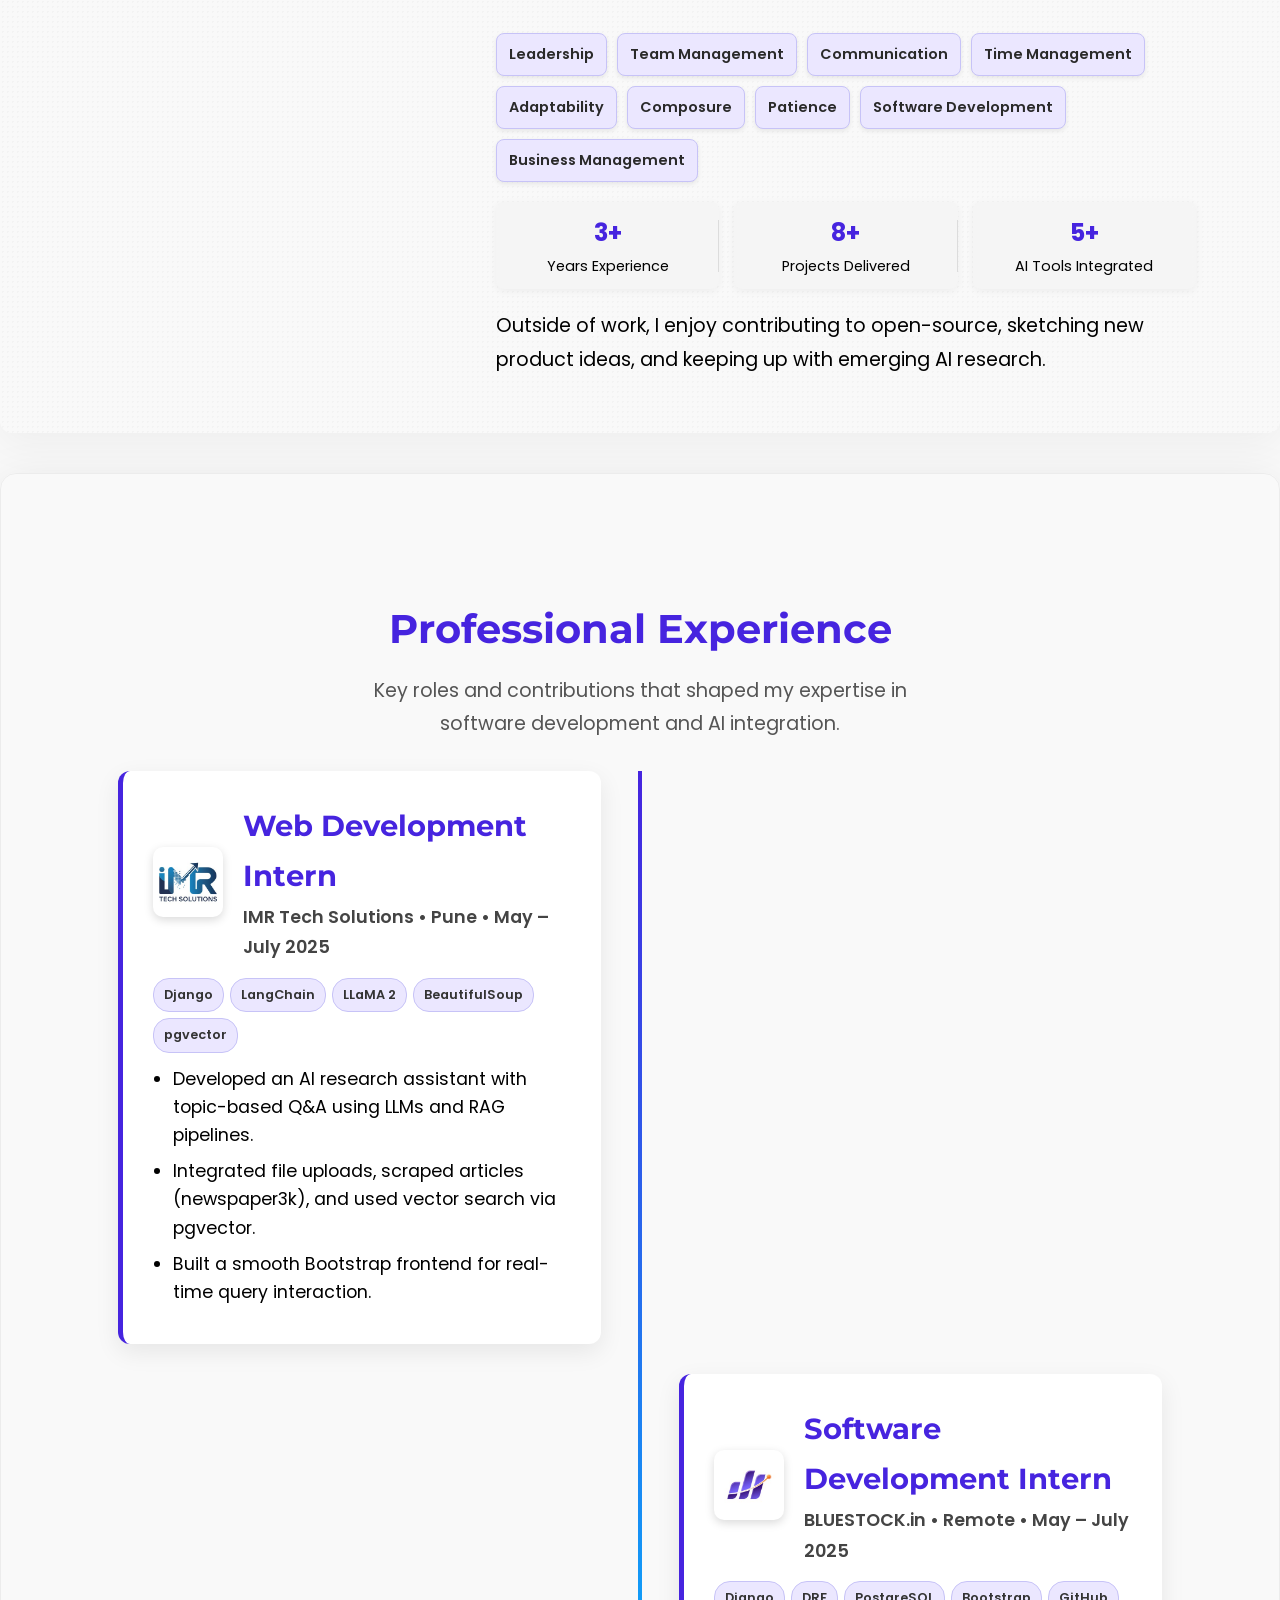
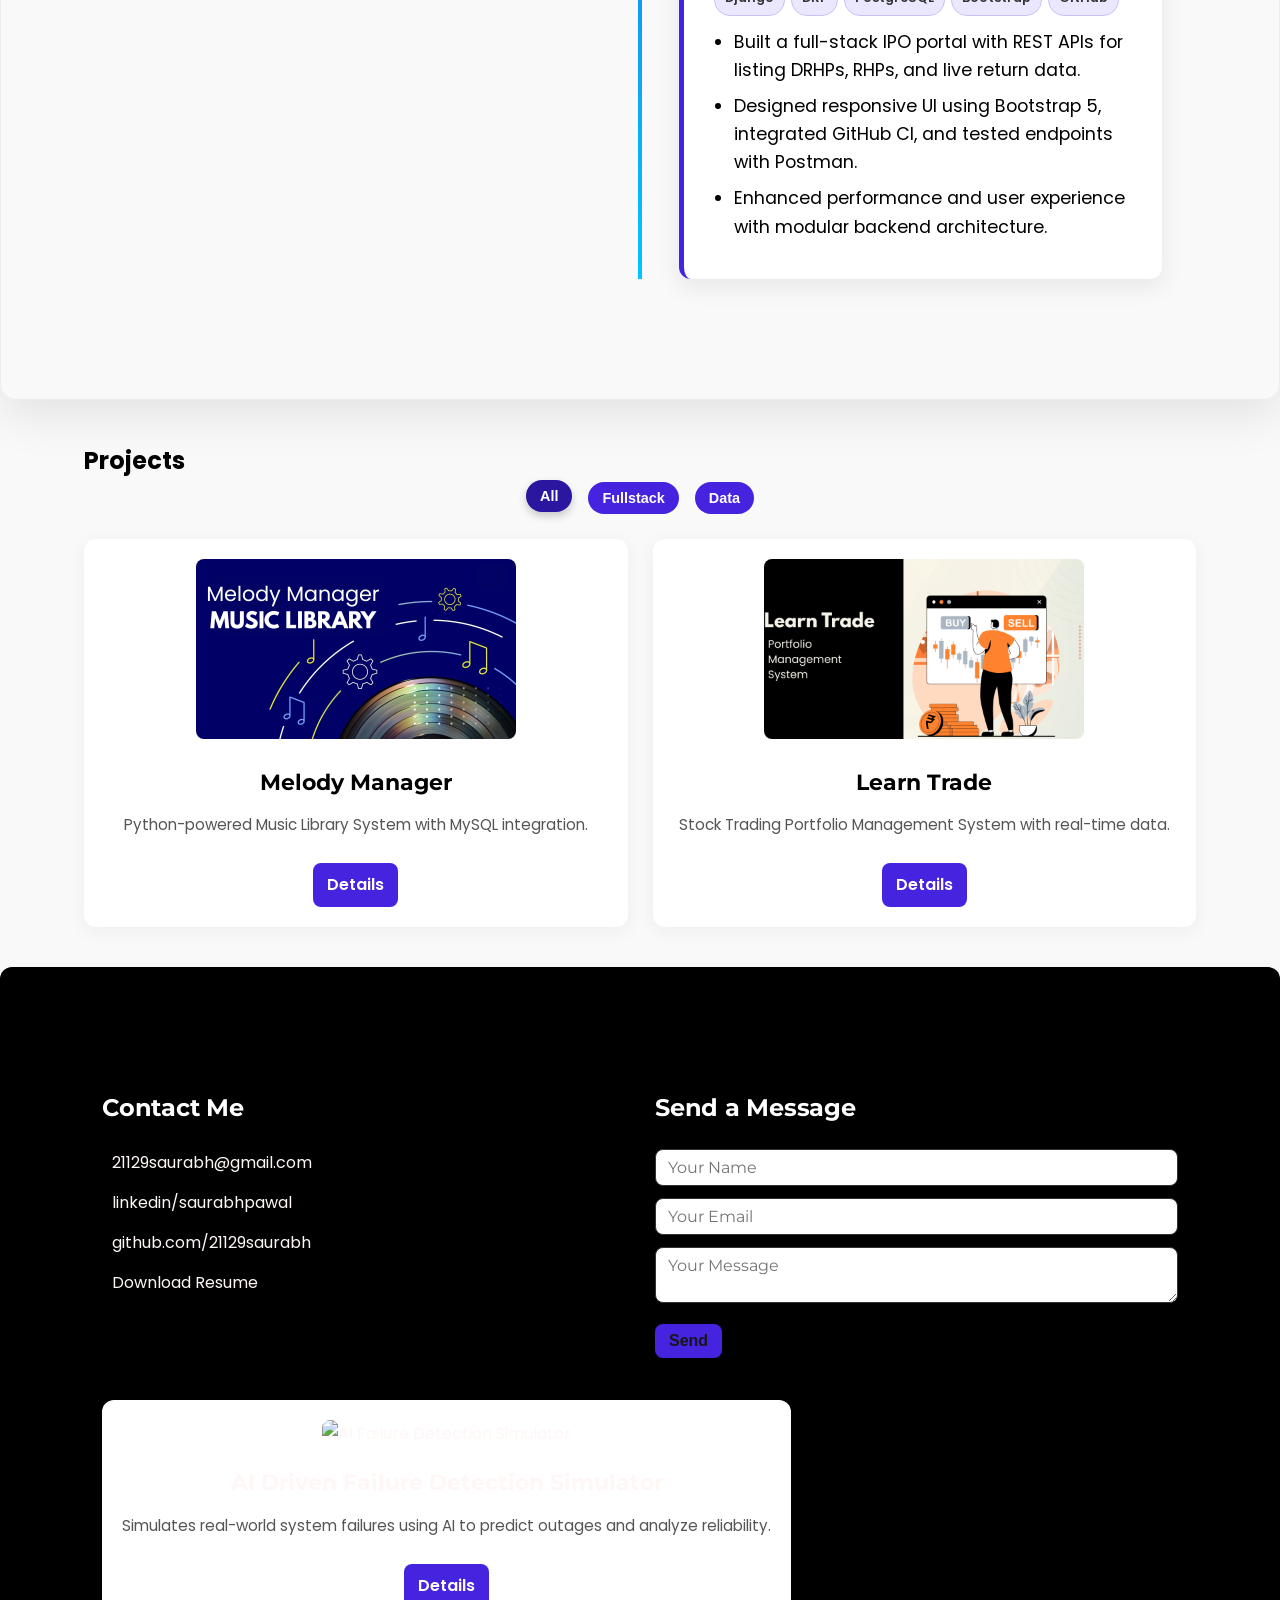
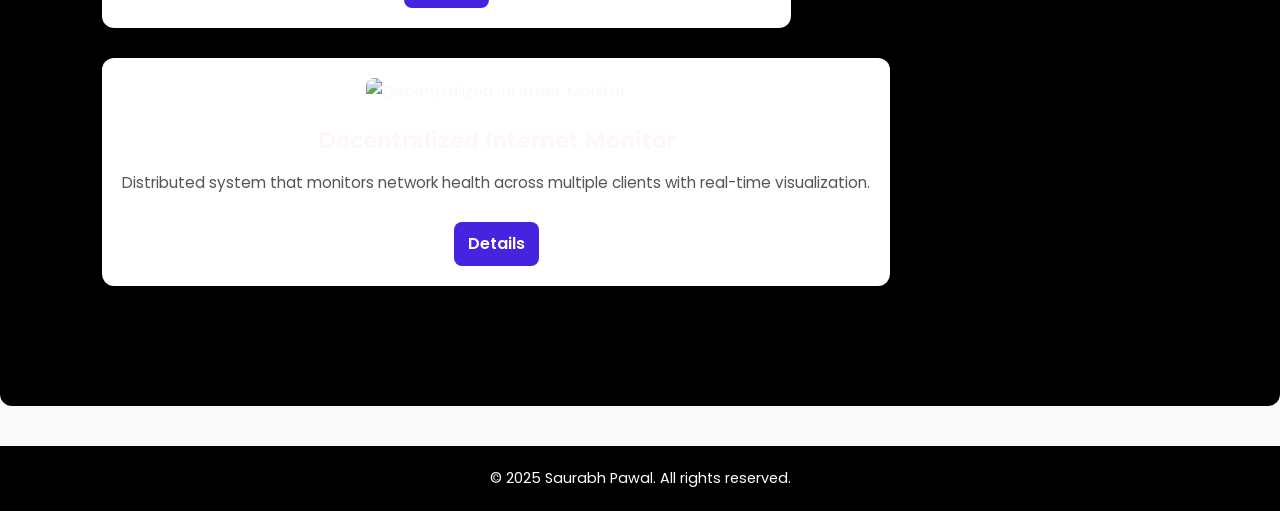
==== commit ff0700d1: "changes in codes" ====
--- a/index.html
+++ b/index.html
@@ -232,8 +232,7 @@
         </div>
         <div class="contact-form">
           <h3>Send a Message</h3>
-          <form id="contact-form" action="https://api.web3forms.com/submit" method="POST">
-            <input type="hidden" name="access_key" value="800da544-65e2-47ab-9b41-2c539905c8c1">
+          <form id="contact-form">
             <input type="text" name="name" placeholder="Your Name" required />
             <input type="email" name="email" placeholder="Your Email" required />
             <textarea name="message" placeholder="Your Message" required></textarea>
@@ -241,13 +240,27 @@
             <div id="form-response"></div>
           </form>
         </div>
-      </div>
-    </div>
-  </section>
-
-  <a href="resume.pdf" download class="fab-resume">
-    <i class="fas fa-file-download"></i> download resume
-  </a>
+        <div class="project-card" data-category="data">
+          <img src="ai-failure.jpg" alt="AI Failure Detection Simulator" />
+          <h3>AI Driven Failure Detection Simulator</h3>
+          <p>Simulates real-world system failures using AI to predict outages and analyze reliability.</p>
+          <a href="#" class="details-button" data-project-id="ai-failure">Details</a>
+        </div>
+        
+        <div class="project-card" data-category="fullstack">
+          <img src="internet-monitor.jpg" alt="Decentralized Internet Monitor" />
+          <h3>Decentralized Internet Monitor</h3>
+          <p>Distributed system that monitors network health across multiple clients with real-time visualization.</p>
+          <a href="#" class="details-button" data-project-id="internet-monitor">Details</a>
+        </div>
+      </div>
+    </div>
+  </section>
+
+ <!-- Replace the existing .fab-resume button -->
+<a href="resume.pdf" download class="fab-resume">
+  <i class="fas fa-file-download"></i> download resume
+</a>
 
   <footer>
     <p>© 2025 Saurabh Pawal. All rights reserved.</p>
@@ -255,7 +268,7 @@
 
   <div id="projectModal" class="modal">
     <div class="modal-content">
-      <span class="close-button">×</span>
+      <span class="close-button">&times;</span>
       <h3 id="modalProjectTitle"></h3>
       <img id="modalProjectImage" src="" alt="" />
       <p id="modalProjectSummary"></p>
@@ -271,4 +284,4 @@
 
   <div id="tsparticles"></div>
 </body>
-</html>
+</html>
--- a/style.css
+++ b/style.css
@@ -1634,4 +1634,4 @@
 
 body.dark-mode .education-item p {
   color: var(--nav-link-dark);
-}
+}
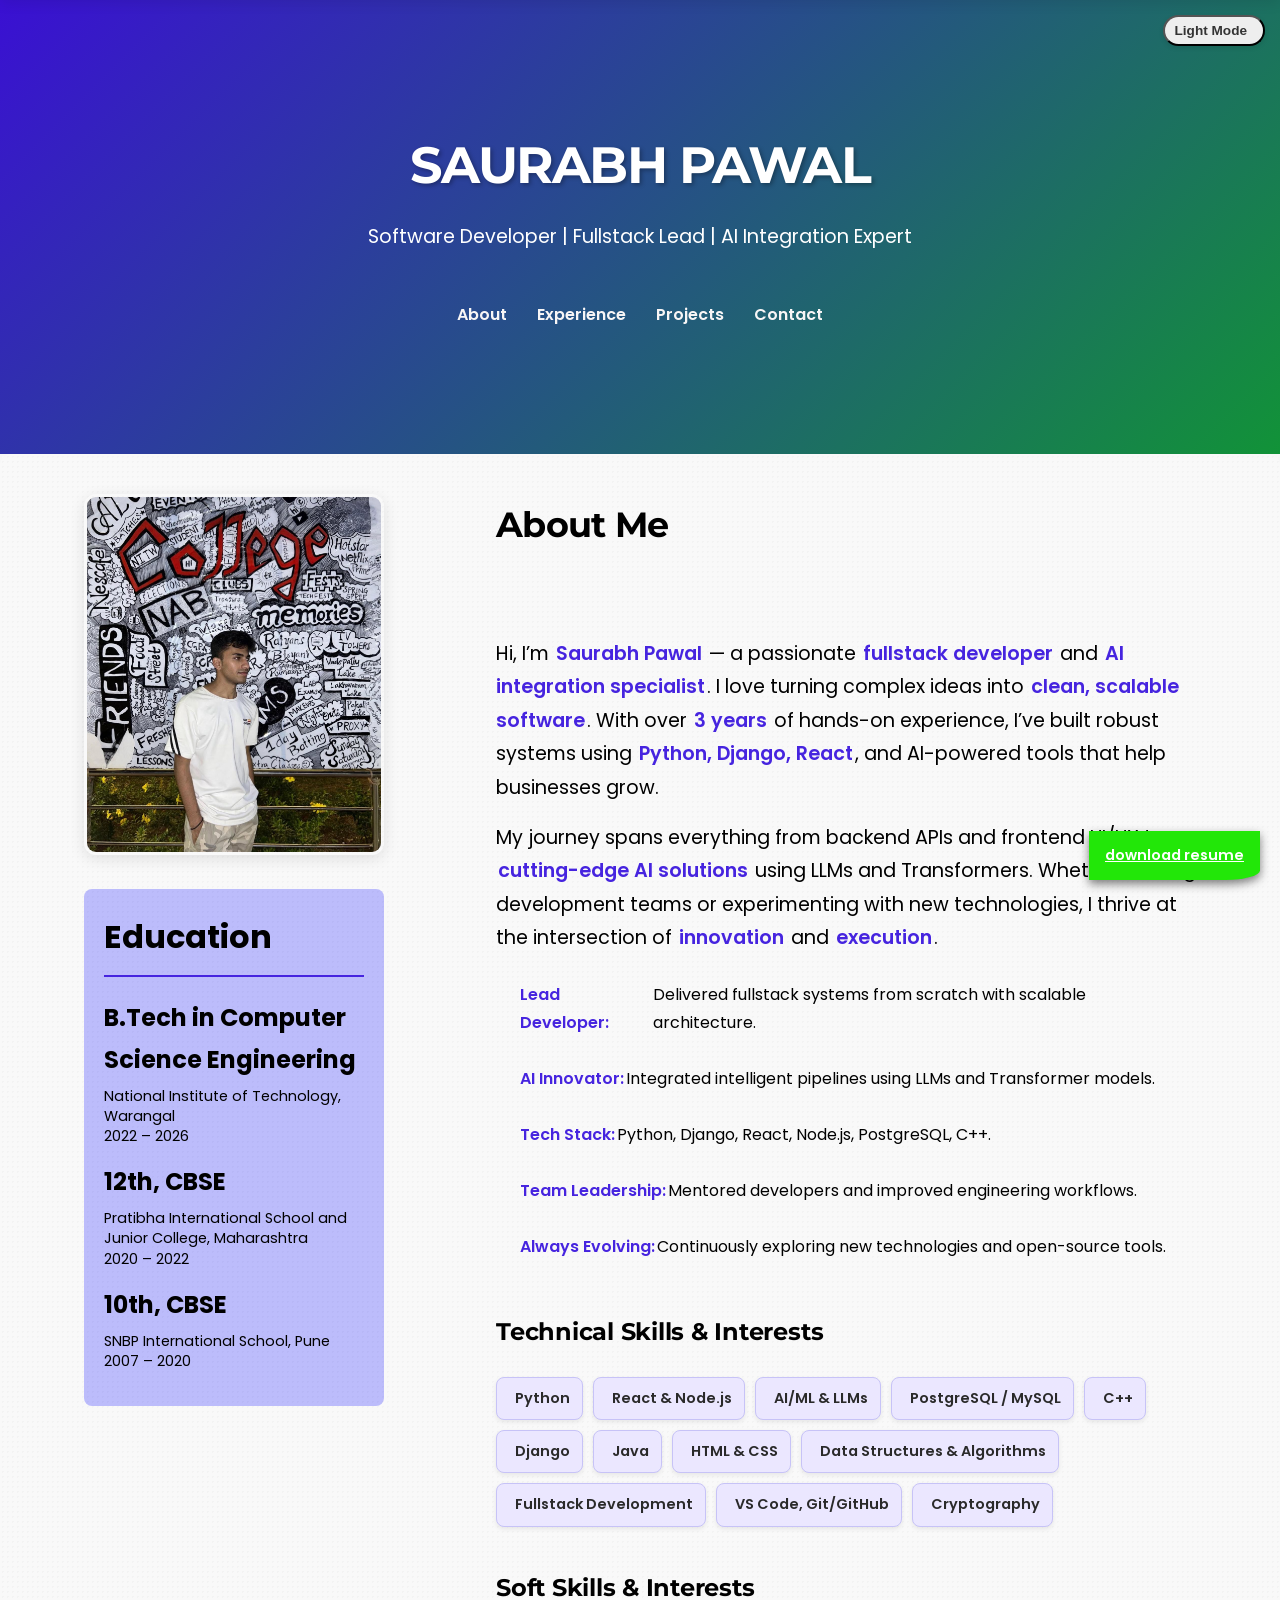
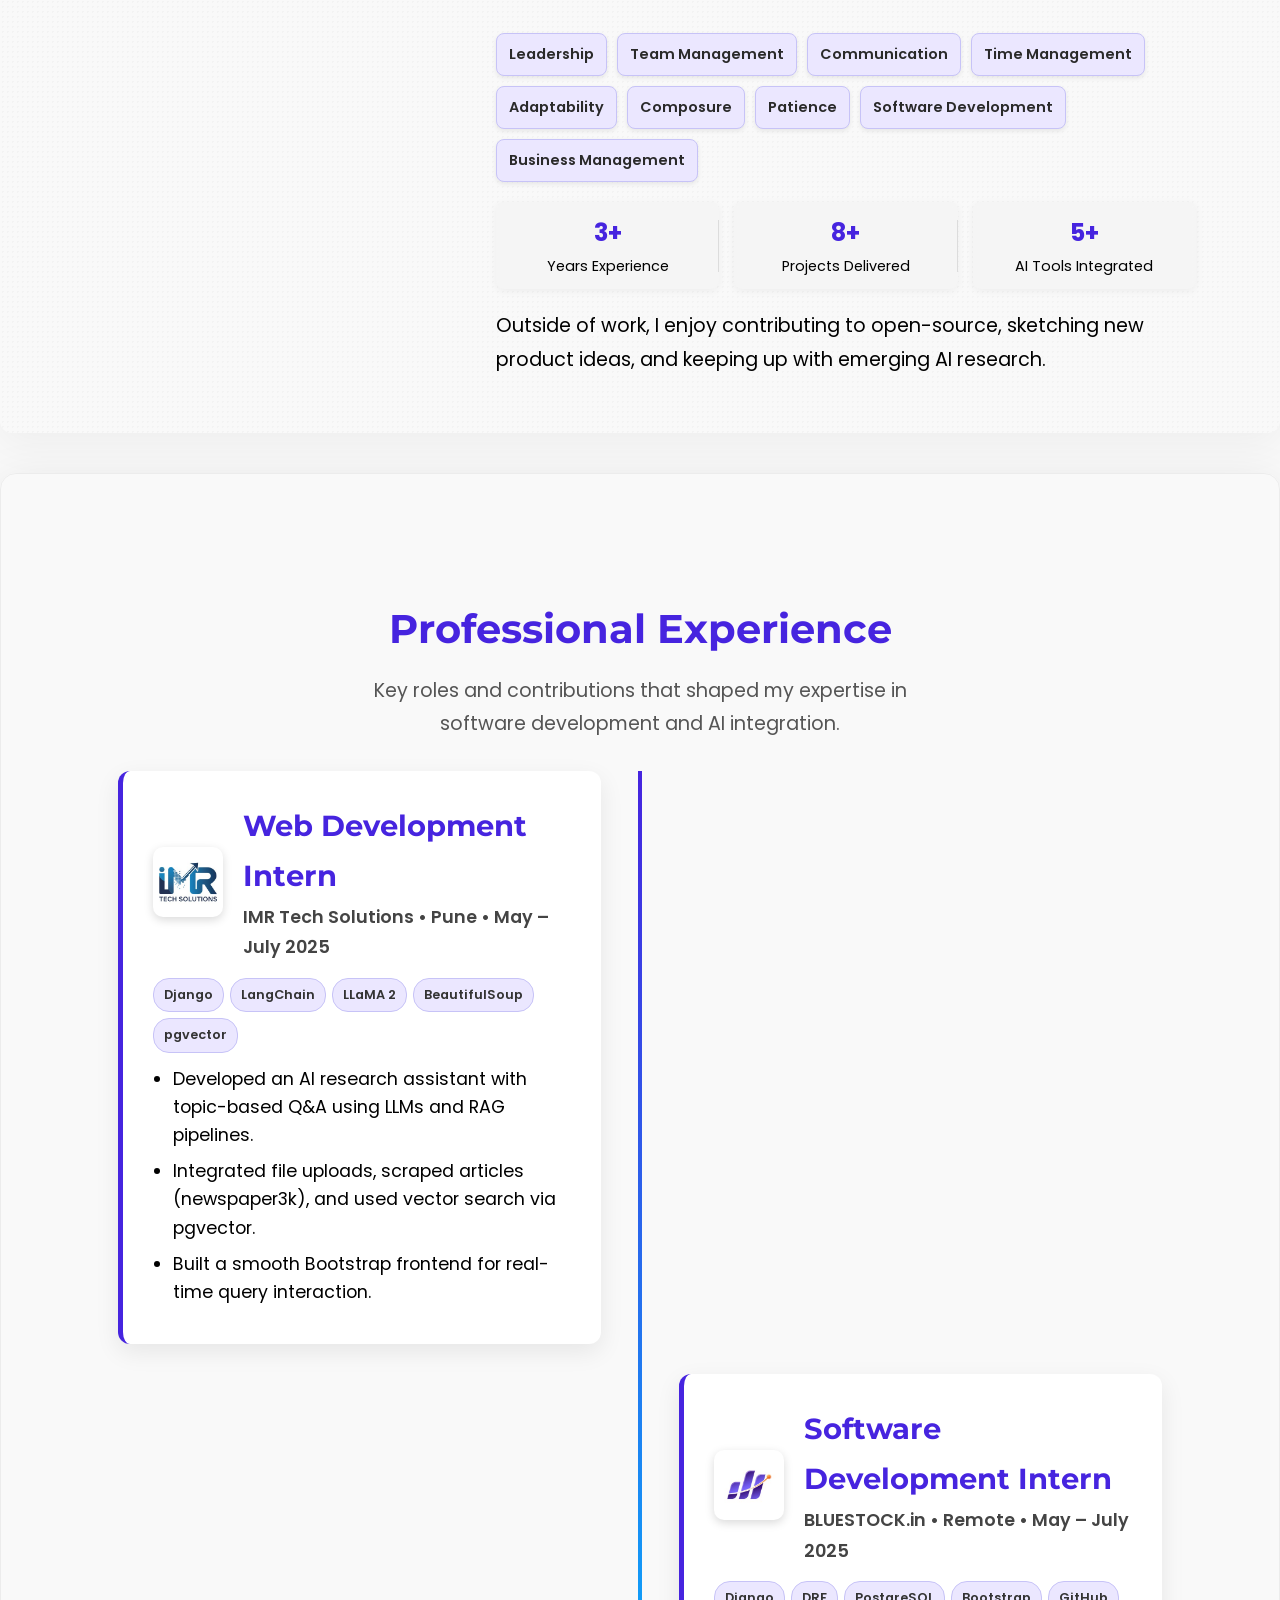
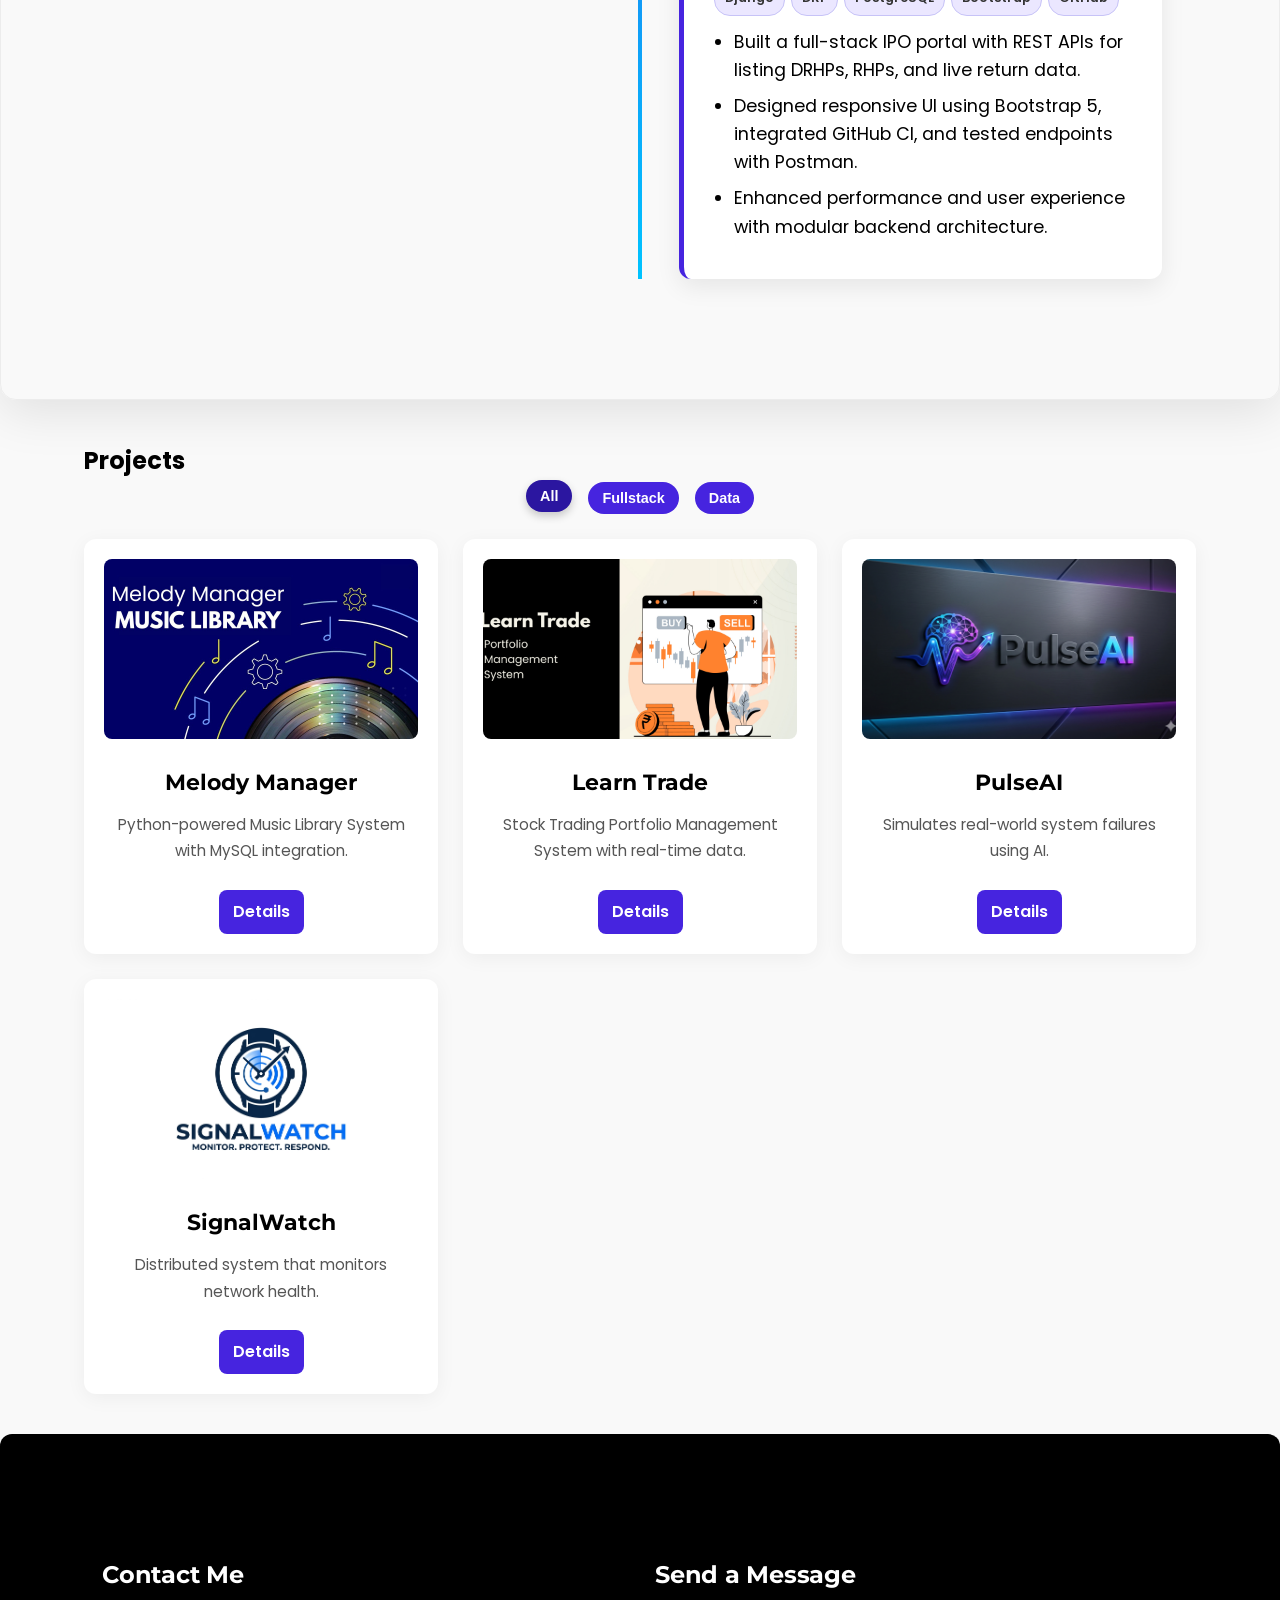
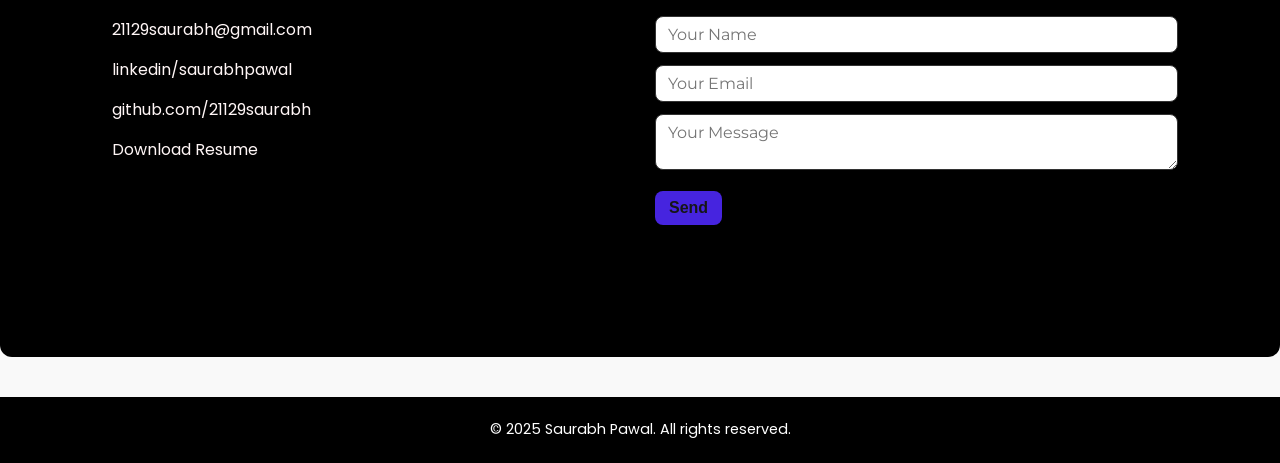
==== commit d8fe049b: "changes in codes" ====
--- a/index.html
+++ b/index.html
@@ -214,6 +214,19 @@
           <p>Stock Trading Portfolio Management System with real-time data.</p>
           <a href="#" class="details-button" data-project-id="learn-trade">Details</a>
         </div>
+        <div class="project-card" data-category="data">
+          <img src="ai-failure.png" alt="PulseAI" />
+          <h3>PulseAI</h3>
+          <p>Simulates real-world system failures using AI.</p>
+          <a href="#" class="details-button" data-project-id="ai-failure">Details</a>
+        </div>
+        
+        <div class="project-card" data-category="fullstack">
+          <img src="internet-monitor.png" alt="SignalWatch" />
+          <h3>SignalWatch</h3>
+          <p>Distributed system that monitors network health.</p>
+          <a href="#" class="details-button" data-project-id="internet-monitor">Details</a>
+        </div>
       </div>
     </div>
   </section>
@@ -240,19 +253,6 @@
             <div id="form-response"></div>
           </form>
         </div>
-        <div class="project-card" data-category="data">
-          <img src="ai-failure.jpg" alt="AI Failure Detection Simulator" />
-          <h3>AI Driven Failure Detection Simulator</h3>
-          <p>Simulates real-world system failures using AI to predict outages and analyze reliability.</p>
-          <a href="#" class="details-button" data-project-id="ai-failure">Details</a>
-        </div>
-        
-        <div class="project-card" data-category="fullstack">
-          <img src="internet-monitor.jpg" alt="Decentralized Internet Monitor" />
-          <h3>Decentralized Internet Monitor</h3>
-          <p>Distributed system that monitors network health across multiple clients with real-time visualization.</p>
-          <a href="#" class="details-button" data-project-id="internet-monitor">Details</a>
-        </div>
       </div>
     </div>
   </section>
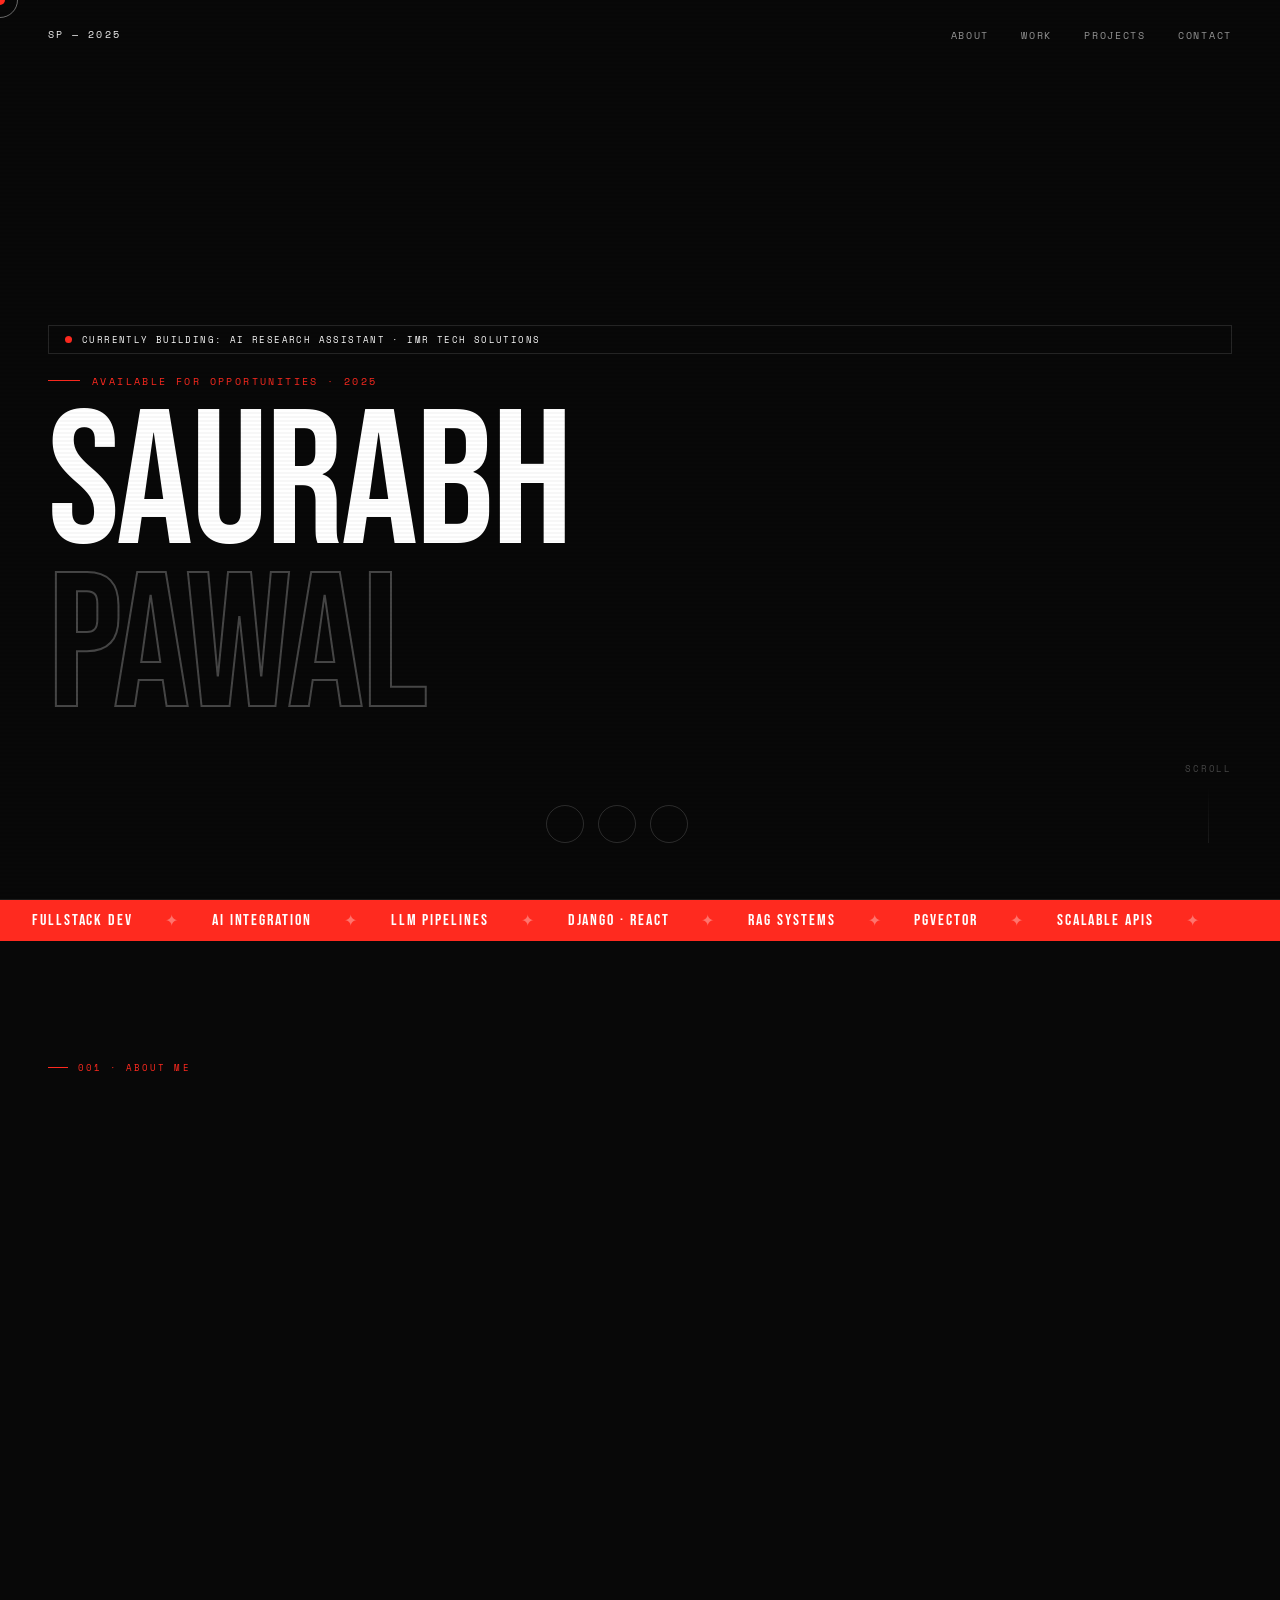
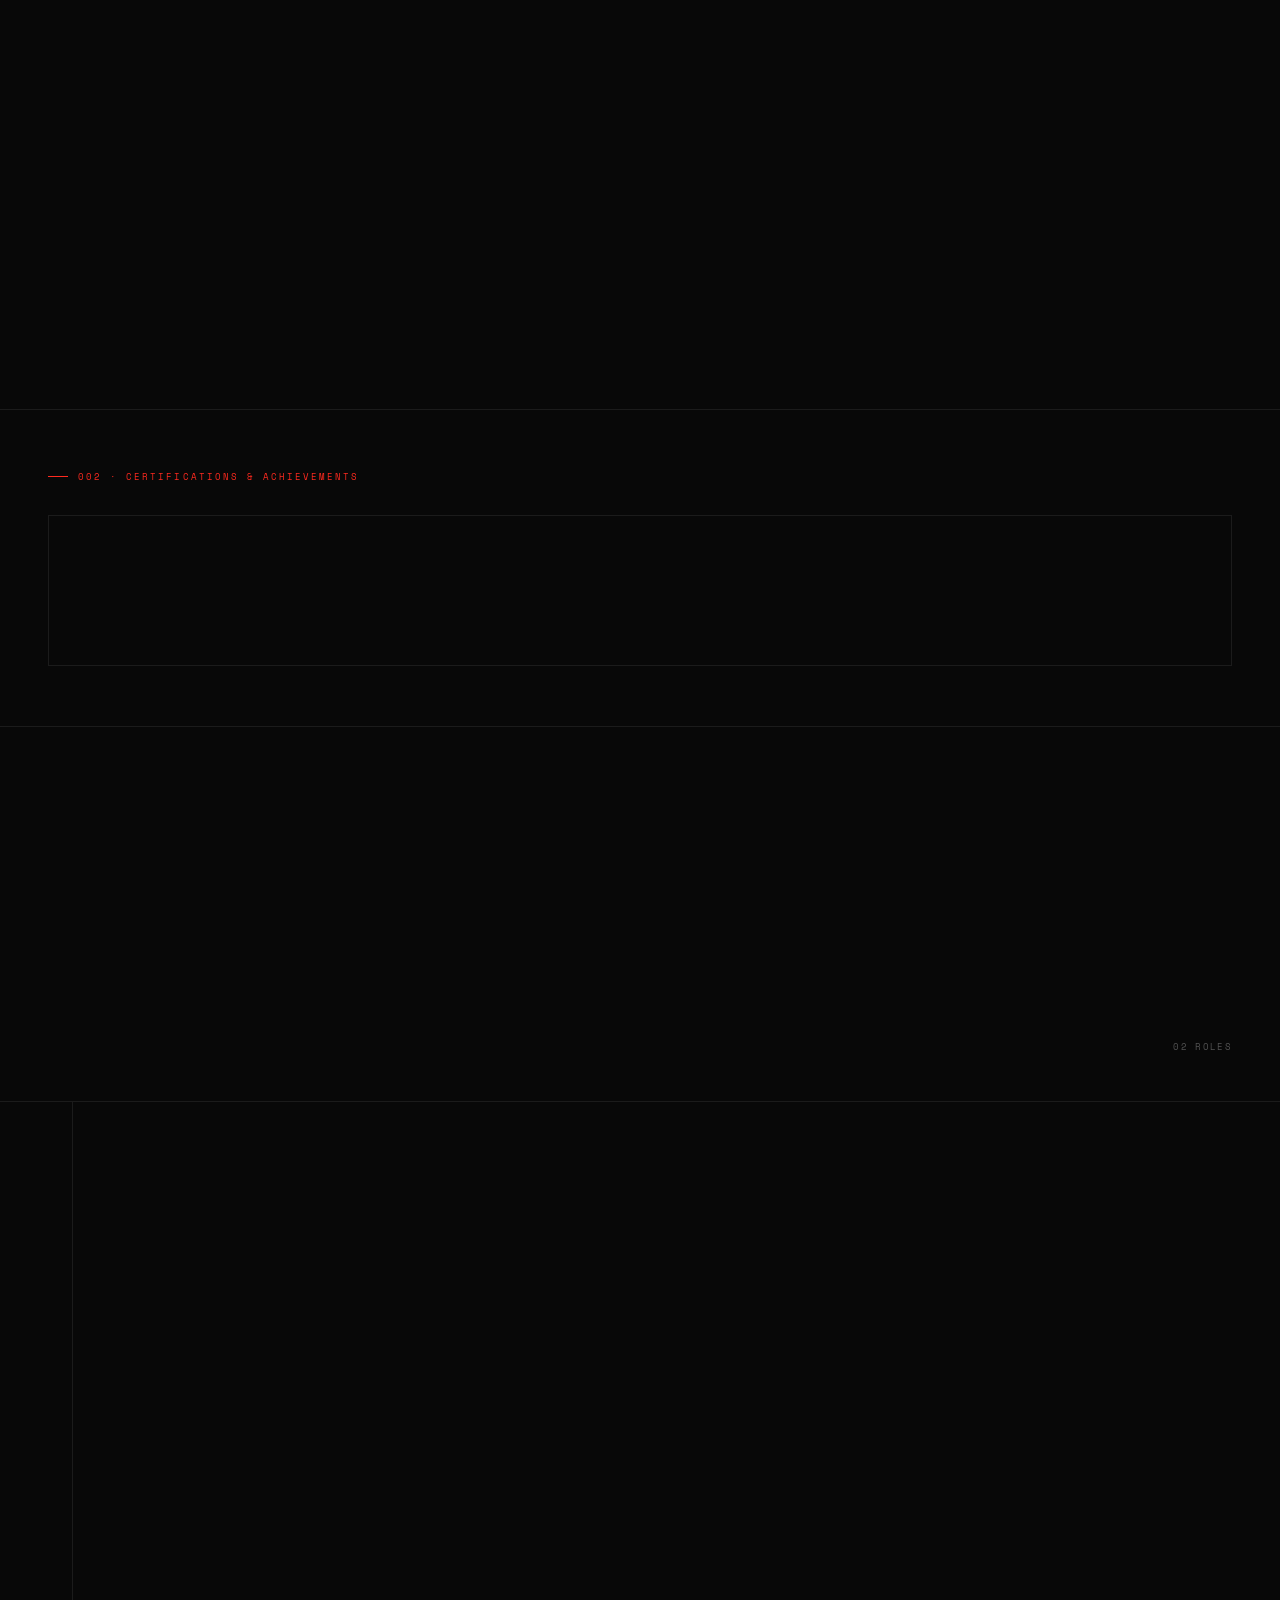
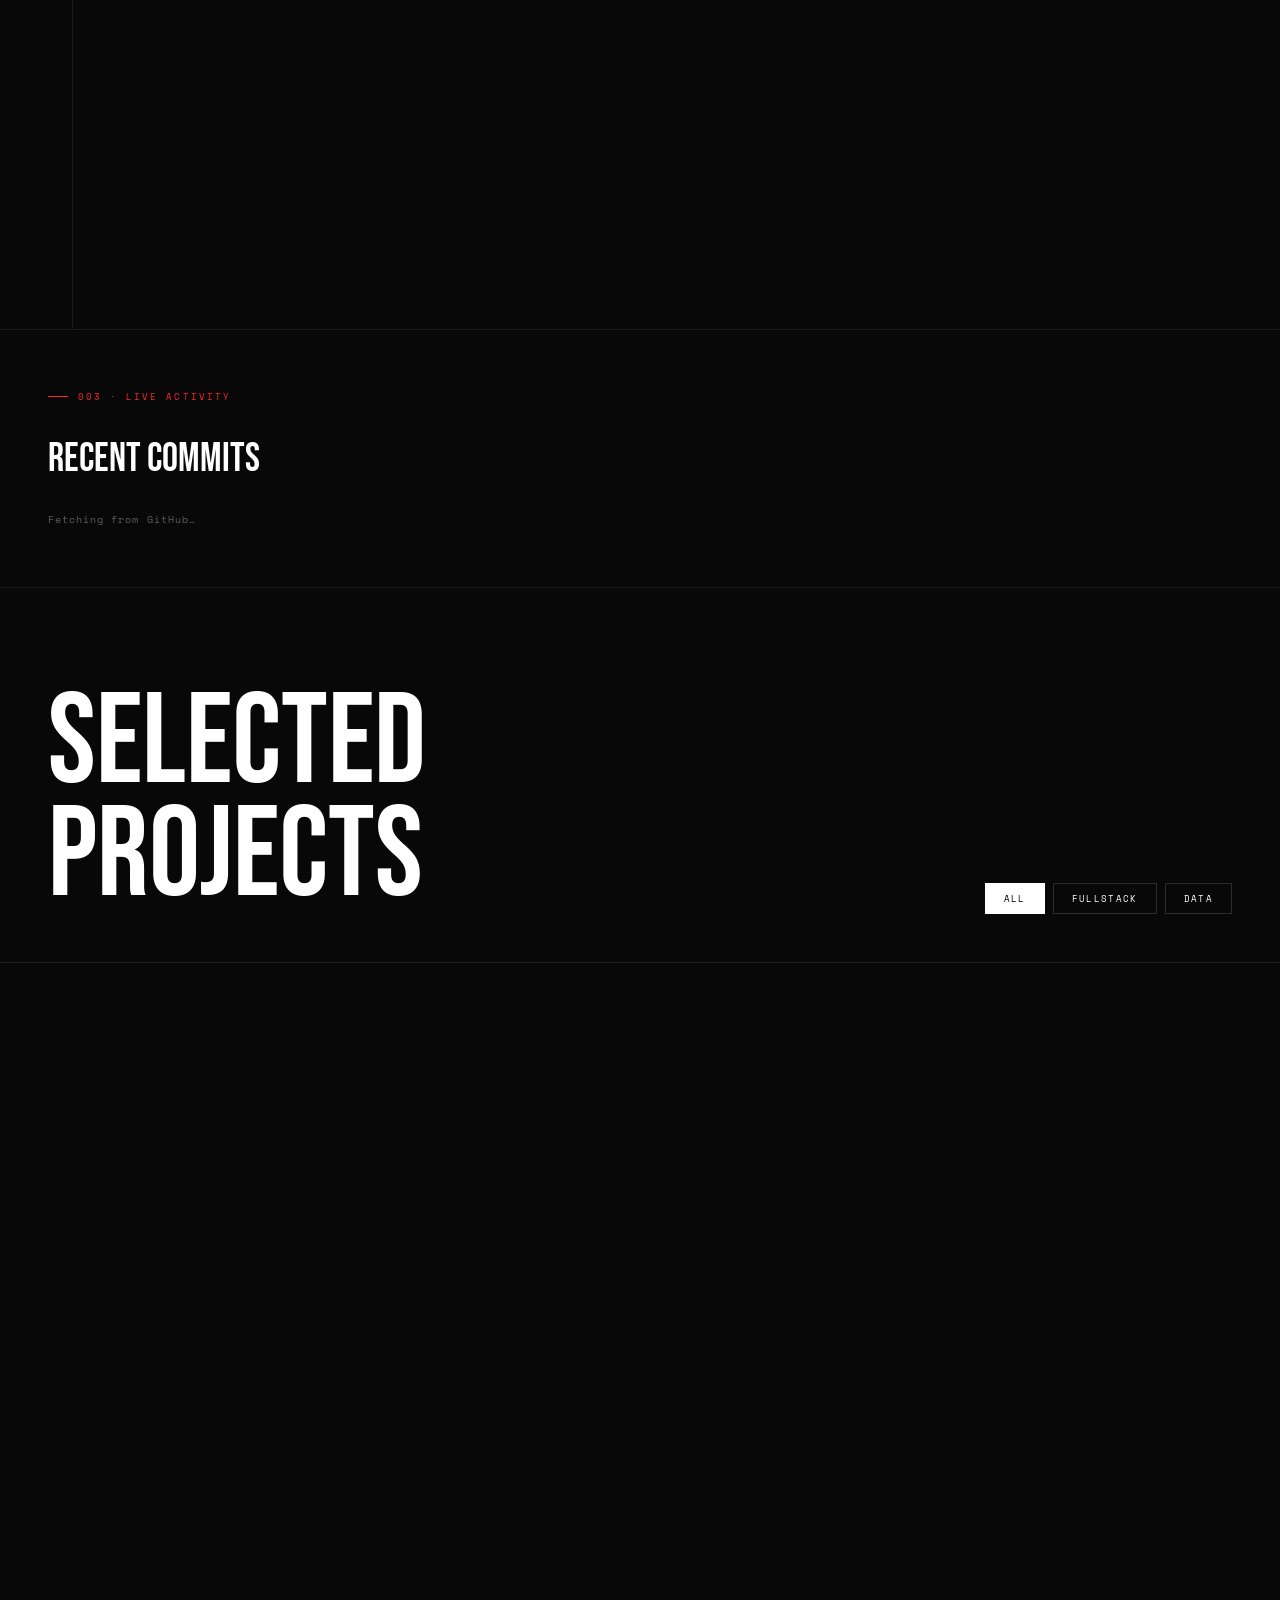
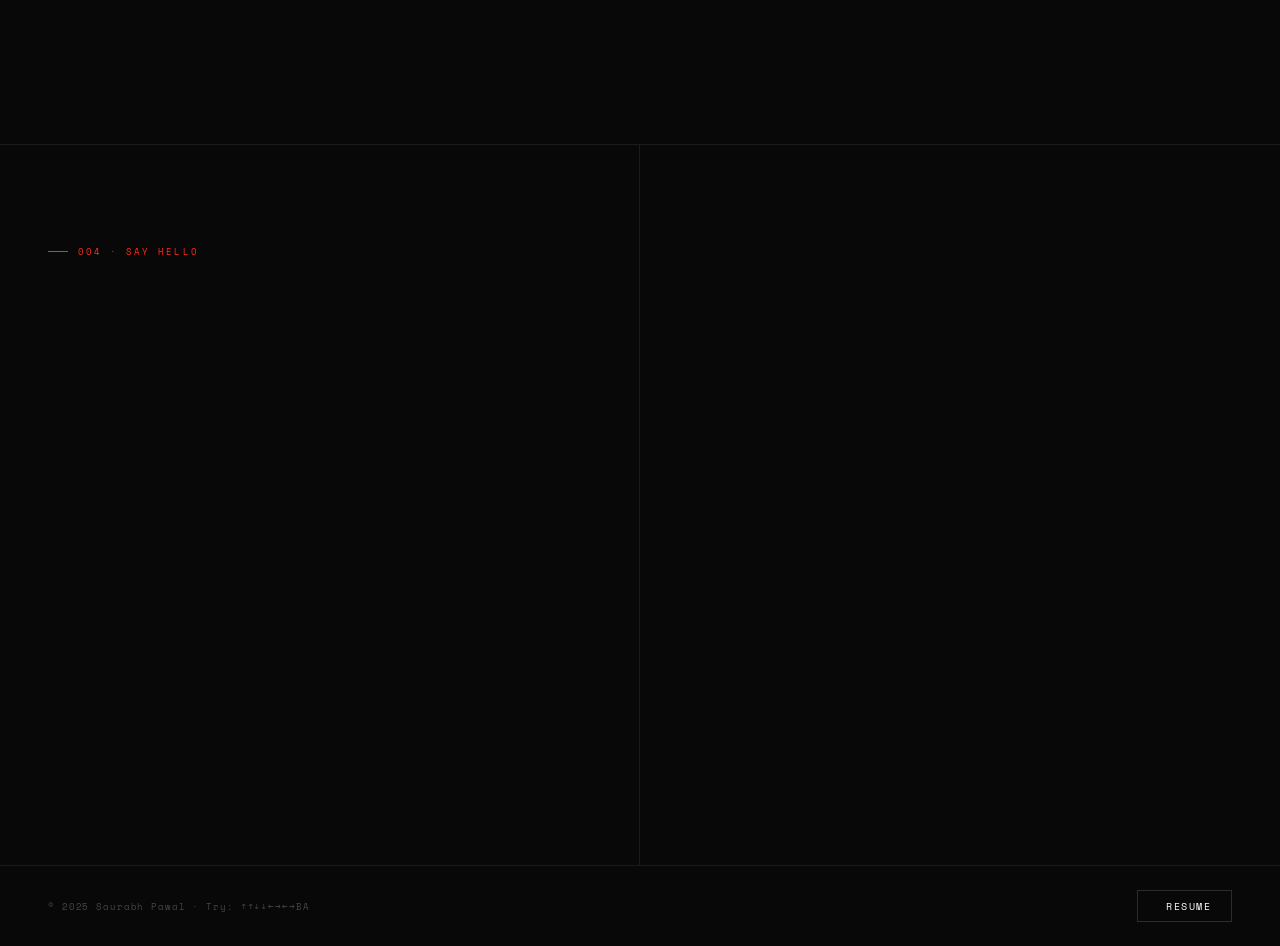
==== commit ede5e4f2: "Rename index_v3.html to index.html" ====
--- a/index.html
+++ b/index.html
@@ -1,287 +1,961 @@
 <!DOCTYPE html>
 <html lang="en">
 <head>
-  <meta charset="UTF-8" />
-  <meta name="viewport" content="width=device-width, initial-scale=1.0" />
-  <title>Saurabh Pawal - Portfolio</title>
-  <link rel="stylesheet" href="style.css" />
-  <link href="https://fonts.googleapis.com/css2?family=Poppins:wght@300;400;600&family=Montserrat:wght@700&display=swap" rel="stylesheet" />
-  <script src="https://kit.fontawesome.com/a076d05399.js"></script>
-  <script src="https://cdn.jsdelivr.net/npm/typed.js@2.0.12"></script>
-  <script src="https://cdn.jsdelivr.net/npm/vanilla-tilt@1.7.0/dist/vanilla-tilt.min.js"></script>
-  <script src="https://cdn.jsdelivr.net/npm/tsparticles@2.9.3/tsparticles.bundle.min.js"></script>
-  <script defer src="script.js"></script>
+<meta charset="UTF-8"/>
+<meta name="viewport" content="width=device-width,initial-scale=1.0"/>
+<title>SAURABH PAWAL</title>
+<link rel="preconnect" href="https://fonts.googleapis.com">
+<link href="https://fonts.googleapis.com/css2?family=Bebas+Neue&family=Space+Mono:wght@400;700&family=Syne:wght@400;700;800&display=swap" rel="stylesheet">
+<script src="https://kit.fontawesome.com/a076d05399.js" crossorigin="anonymous"></script>
+<script src="https://cdnjs.cloudflare.com/ajax/libs/three.js/r128/three.min.js"></script>
+<script src="https://cdn.jsdelivr.net/npm/typed.js@2.0.12"></script>
+<style>
+:root{
+  --bg:#080808;--red:#ff2a1f;--blue:#1400ff;--white:#fff;
+  --mono:'Space Mono',monospace;--display:'Bebas Neue',sans-serif;--body:'Syne',sans-serif;
+}
+*{margin:0;padding:0;box-sizing:border-box}
+html{scroll-behavior:auto;overflow-y:scroll}
+body{background:var(--bg);color:var(--white);font-family:var(--body);overflow-x:hidden;cursor:none}
+
+/* ── PRELOADER ─────────────────────────────── */
+#preloader{position:fixed;inset:0;background:var(--bg);z-index:999999;display:flex;flex-direction:column;align-items:center;justify-content:center;gap:32px;transition:opacity .6s ease,visibility .6s ease}
+#preloader.done{opacity:0;visibility:hidden}
+.pre-name{font-family:var(--display);font-size:clamp(3rem,10vw,8rem);letter-spacing:.05em;color:var(--white);overflow:hidden}
+.pre-name span{display:inline-block;transform:translateY(100%);animation:preSlide .8s cubic-bezier(.16,1,.3,1) forwards}
+.pre-name span:nth-child(2){animation-delay:.06s}
+.pre-name span:nth-child(3){animation-delay:.12s}
+.pre-name span:nth-child(4){animation-delay:.18s}
+.pre-name span:nth-child(5){animation-delay:.24s}
+.pre-name span:nth-child(6){animation-delay:.3s}
+.pre-name span:nth-child(7){animation-delay:.36s}
+.pre-name span:nth-child(8){animation-delay:.42s}
+.pre-name span:nth-child(9){animation-delay:.48s}
+.pre-name span:nth-child(10){animation-delay:.54s}
+.pre-name span:nth-child(11){animation-delay:.6s}
+.pre-name span:nth-child(12){animation-delay:.66s}
+.pre-name span:nth-child(13){animation-delay:.72s}
+@keyframes preSlide{to{transform:translateY(0)}}
+.pre-bar-wrap{width:200px;height:1px;background:rgba(255,255,255,.1);position:relative;overflow:hidden}
+.pre-bar{height:100%;background:var(--red);width:0;transition:width .05s linear;box-shadow:0 0 8px var(--red)}
+.pre-pct{font-family:var(--mono);font-size:.65rem;letter-spacing:.2em;color:var(--red)}
+
+/* ── PAGE TRANSITION WIPE ──────────────────── */
+#wipe{position:fixed;inset:0;background:var(--red);z-index:99998;transform:scaleY(0);transform-origin:bottom;transition:transform .5s cubic-bezier(.86,0,.07,1)}
+#wipe.wipe-in{transform:scaleY(1);transform-origin:bottom}
+#wipe.wipe-out{transform:scaleY(0);transform-origin:top;transition:transform .5s cubic-bezier(.86,0,.07,1) .1s}
+
+/* ── CURSOR ────────────────────────────────── */
+#cur{position:fixed;width:10px;height:10px;background:var(--red);border-radius:50%;pointer-events:none;z-index:99999;transform:translate(-50%,-50%);transition:width .2s,height .2s,background .2s}
+#cur2{position:fixed;width:36px;height:36px;border:1px solid rgba(255,255,255,.4);border-radius:50%;pointer-events:none;z-index:99998;transform:translate(-50%,-50%);transition:width .18s,height .18s,border-color .18s}
+#cur2.big{width:64px;height:64px;border-color:var(--red)}
+#cur2.mag{width:80px;height:80px;border-color:var(--red);border-width:2px}
+/* Cursor trail dots */
+.trail{position:fixed;width:6px;height:6px;border-radius:50%;background:var(--red);pointer-events:none;z-index:99990;transform:translate(-50%,-50%);opacity:0}
+
+/* ── PROGRESS ──────────────────────────────── */
+#bar{position:fixed;top:0;left:0;height:3px;background:var(--red);z-index:9999;width:0;box-shadow:0 0 10px var(--red)}
+
+/* ── BACK TO TOP ───────────────────────────── */
+#btt{position:fixed;bottom:32px;right:32px;z-index:8000;width:52px;height:52px;display:flex;align-items:center;justify-content:center;cursor:none;opacity:0;transform:translateY(20px);transition:opacity .3s,transform .3s}
+#btt.show{opacity:1;transform:translateY(0)}
+#btt svg{position:absolute;inset:0;transform:rotate(-90deg)}
+#btt circle{fill:none;stroke:rgba(255,255,255,.1);stroke-width:2}
+#btt .prog-ring{fill:none;stroke:var(--red);stroke-width:2;stroke-dasharray:138;stroke-dashoffset:138;transition:stroke-dashoffset .1s linear;stroke-linecap:round}
+#btt-icon{font-size:.7rem;color:#fff;position:relative;z-index:1}
+
+/* ── TOAST ─────────────────────────────────── */
+#toast{position:fixed;bottom:96px;right:32px;z-index:90000;background:#fff;color:#000;font-family:var(--mono);font-size:.62rem;letter-spacing:.12em;padding:10px 20px;transform:translateY(20px);opacity:0;transition:all .3s;pointer-events:none}
+#toast.show{transform:translateY(0);opacity:1}
+
+/* ── THREE CANVAS ──────────────────────────── */
+#cv{position:fixed;inset:0;z-index:0;pointer-events:none}
+
+/* ── NAV ───────────────────────────────────── */
+nav{position:fixed;top:0;left:0;right:0;z-index:8000;display:flex;justify-content:space-between;align-items:center;padding:24px 48px;mix-blend-mode:difference}
+.nl{font-family:var(--mono);font-size:.65rem;letter-spacing:.2em;text-transform:uppercase;color:#fff;text-decoration:none}
+.nr{display:flex;gap:32px;list-style:none}
+.nr a{font-family:var(--mono);font-size:.6rem;letter-spacing:.18em;text-transform:uppercase;color:#fff;text-decoration:none;opacity:.6;transition:opacity .2s}
+.nr a:hover{opacity:1}
+
+/* ── HERO ──────────────────────────────────── */
+#hero{position:relative;height:100vh;display:flex;flex-direction:column;justify-content:flex-end;padding:0 48px 56px;z-index:2;overflow:hidden;border-bottom:1px solid rgba(255,255,255,.08)}
+.h-tag{font-family:var(--mono);font-size:.6rem;letter-spacing:.25em;text-transform:uppercase;color:var(--red);margin-bottom:16px;display:flex;align-items:center;gap:12px}
+.h-tag::before{content:'';width:32px;height:1px;background:var(--red);display:inline-block}
+/* "Currently Building" badge */
+.cur-build{display:inline-flex;align-items:center;gap:10px;font-family:var(--mono);font-size:.58rem;letter-spacing:.15em;text-transform:uppercase;border:1px solid rgba(255,255,255,.12);padding:7px 16px;margin-bottom:20px;position:relative;overflow:hidden}
+.cur-build .dot-live{width:7px;height:7px;border-radius:50%;background:var(--red);animation:blink 1.4s ease-in-out infinite}
+@keyframes blink{0%,100%{opacity:1;box-shadow:0 0 0 0 rgba(255,42,31,.4)}50%{opacity:.4;box-shadow:0 0 0 5px rgba(255,42,31,0)}}
+.hname{font-family:var(--display);font-size:clamp(5.5rem,15vw,17rem);line-height:.85;letter-spacing:-.01em;position:relative;z-index:1;will-change:transform,opacity}
+.hname .s1{display:block;color:var(--white)}
+.hname .s2{display:block;-webkit-text-stroke:2px rgba(255,255,255,.25);color:transparent;transition:all .3s}
+.hname .s2:hover{-webkit-text-stroke-color:var(--red)}
+.hbot{display:flex;justify-content:space-between;align-items:flex-end;margin-top:32px;flex-wrap:wrap;gap:16px}
+.htyped{font-family:var(--mono);font-size:.75rem;letter-spacing:.1em;opacity:.45;max-width:340px}
+.htyped #typed{color:var(--red);opacity:1}
+.hsoc{display:flex;gap:14px}
+.hsoc a{width:38px;height:38px;border:1px solid rgba(255,255,255,.15);border-radius:50%;display:flex;align-items:center;justify-content:center;color:#fff;font-size:.9rem;text-decoration:none;transition:all .2s}
+.hsoc a:hover{border-color:var(--red);color:var(--red)}
+.scroll-ind{font-family:var(--mono);font-size:.55rem;letter-spacing:.2em;opacity:.25;text-transform:uppercase;display:flex;flex-direction:column;align-items:center;gap:8px}
+.scroll-ind .si-line{width:1px;height:60px;background:linear-gradient(to bottom,transparent,rgba(255,255,255,.3));animation:grow 2s ease-in-out infinite}
+@keyframes grow{0%,100%{transform:scaleY(.4);opacity:.3}50%{transform:scaleY(1);opacity:.8}}
+
+/* ── MARQUEE ───────────────────────────────── */
+.mq{background:var(--red);overflow:hidden;white-space:nowrap;padding:10px 0;position:relative;z-index:2}
+.mq-inner{display:inline-flex;animation:mqA 18s linear infinite}
+.mq-inner span{font-family:var(--display);font-size:1rem;letter-spacing:.12em;color:#fff;padding:0 32px}
+.mq-inner .dot{color:rgba(255,255,255,.35);padding:0}
+@keyframes mqA{from{transform:translateX(0)}to{transform:translateX(-50%)}}
+
+/* ── SECTIONS ──────────────────────────────── */
+section{position:relative;z-index:2}
+.sec-lbl{font-family:var(--mono);font-size:.58rem;letter-spacing:.22em;text-transform:uppercase;color:var(--red);display:flex;align-items:center;gap:10px;margin-bottom:40px}
+.sec-lbl::before{content:'';width:20px;height:1px;background:var(--red);display:inline-block}
+
+/* ── ABOUT ─────────────────────────────────── */
+#about{min-height:100vh;display:flex;flex-direction:column;justify-content:center;padding:120px 48px;border-bottom:1px solid rgba(255,255,255,.08);overflow:hidden}
+.about-big{font-family:var(--display);font-size:clamp(3rem,9vw,10rem);line-height:.88;letter-spacing:-.01em;margin-bottom:80px}
+.about-big .line-wrap{overflow:hidden;display:block}
+.about-big .line{display:block;transform:translateY(110%);transition:transform .9s cubic-bezier(.16,1,.3,1)}
+.about-big.vis .line{transform:translateY(0)}
+.about-big.vis .line-wrap:nth-child(2) .line{transition-delay:.13s}
+.about-grid{display:grid;grid-template-columns:1fr 1fr;gap:80px;align-items:start}
+.about-bio{font-size:1.05rem;line-height:1.85;opacity:0;transform:translateY(40px);transition:all .8s cubic-bezier(.16,1,.3,1) .2s}
+.about-bio.vis{transform:translateY(0);opacity:.65}
+.about-bio strong{color:var(--white);font-weight:700}
+.stat-block{display:grid;grid-template-columns:repeat(3,1fr);border-top:1px solid rgba(255,255,255,.1);margin-top:60px;transform:translateY(40px);opacity:0;transition:all .8s cubic-bezier(.16,1,.3,1) .4s}
+.stat-block.vis{transform:translateY(0);opacity:1}
+.stat-it{padding:28px 0;border-right:1px solid rgba(255,255,255,.08)}
+.stat-it:last-child{border-right:none}
+.stat-n{font-family:var(--display);font-size:3.5rem;line-height:1;color:var(--red)}
+.stat-l{font-family:var(--mono);font-size:.55rem;letter-spacing:.15em;text-transform:uppercase;opacity:.4;margin-top:4px}
+.skills-right{transform:translateX(60px);opacity:0;transition:all .8s cubic-bezier(.16,1,.3,1) .3s}
+.skills-right.vis{transform:translateX(0);opacity:1}
+.sh{font-family:var(--display);font-size:2.2rem;margin-bottom:20px}
+.sg{display:flex;flex-wrap:wrap;gap:8px}
+/* Magnetic skill pill */
+.sp{font-family:var(--mono);font-size:.6rem;letter-spacing:.1em;text-transform:uppercase;padding:7px 14px;border:1px solid rgba(255,255,255,.12);border-radius:100px;transition:background .2s,border-color .2s,color .2s;cursor:default;display:inline-block;will-change:transform}
+.sp:hover{background:var(--red);border-color:var(--red)}
+.edu-section{margin-top:40px}
+.edu-h{font-family:var(--display);font-size:2.2rem;margin-bottom:20px}
+.edu-it{border-top:1px solid rgba(255,255,255,.08);padding:18px 0}
+.edu-it:last-child{border-bottom:1px solid rgba(255,255,255,.08)}
+.edu-d{font-weight:700;font-size:.92rem}
+.edu-s{font-family:var(--mono);font-size:.6rem;opacity:.4;margin-top:4px;letter-spacing:.05em}
+
+/* ── CERTS STRIP ───────────────────────────── */
+#certs{border-bottom:1px solid rgba(255,255,255,.08);padding:60px 48px;overflow:hidden}
+.certs-label{font-family:var(--mono);font-size:.58rem;letter-spacing:.22em;text-transform:uppercase;color:var(--red);margin-bottom:32px;display:flex;align-items:center;gap:10px}
+.certs-label::before{content:'';width:20px;height:1px;background:var(--red);display:inline-block}
+.certs-grid{display:grid;grid-template-columns:repeat(auto-fit,minmax(200px,1fr));gap:1px;border:1px solid rgba(255,255,255,.08)}
+.cert-card{padding:28px 24px;border-right:1px solid rgba(255,255,255,.08);transform:translateY(30px);opacity:0;transition:all .6s cubic-bezier(.16,1,.3,1),background .3s}
+.cert-card:last-child{border-right:none}
+.cert-card.vis{transform:translateY(0);opacity:1}
+.cert-card:hover{background:rgba(255,255,255,.03)}
+.cert-card:nth-child(2){transition-delay:.08s}
+.cert-card:nth-child(3){transition-delay:.16s}
+.cert-card:nth-child(4){transition-delay:.24s}
+.cert-card:nth-child(5){transition-delay:.32s}
+.cert-icon{font-size:1.4rem;margin-bottom:12px;color:var(--red)}
+.cert-title{font-family:var(--display);font-size:1.3rem;line-height:1;margin-bottom:6px}
+.cert-issuer{font-family:var(--mono);font-size:.58rem;letter-spacing:.1em;opacity:.4;text-transform:uppercase}
+.cert-year{font-family:var(--mono);font-size:.55rem;opacity:.25;margin-top:8px}
+
+/* ── EXPERIENCE TIMELINE ───────────────────── */
+#experience{border-bottom:1px solid rgba(255,255,255,.08);overflow:hidden}
+.exp-hd{padding:100px 48px 48px;border-bottom:1px solid rgba(255,255,255,.08);display:flex;justify-content:space-between;align-items:flex-end}
+.exp-title{font-family:var(--display);font-size:clamp(4rem,10vw,11rem);line-height:.88;overflow:hidden}
+.exp-title .el{display:block;transform:translateX(-110%);opacity:0;transition:transform 1s cubic-bezier(.16,1,.3,1),opacity .5s}
+.exp-title.vis .el{transform:translateX(0);opacity:1}
+.exp-title.vis .el:nth-child(2){transition-delay:.15s}
+/* Timeline layout */
+.timeline{position:relative;padding:60px 48px 60px 120px}
+.timeline::before{content:'';position:absolute;left:72px;top:0;bottom:0;width:1px;background:rgba(255,255,255,.08)}
+/* SVG line draw on scroll */
+.tl-svg{position:absolute;left:67px;top:0;width:10px;height:100%;pointer-events:none}
+.tl-path{stroke:var(--red);stroke-width:1;fill:none;stroke-dasharray:2000;stroke-dashoffset:2000;transition:stroke-dashoffset 1.5s ease}
+.timeline.vis .tl-path{stroke-dashoffset:0}
+.tl-item{position:relative;margin-bottom:64px;opacity:0;transform:translateX(30px);transition:all .7s cubic-bezier(.16,1,.3,1)}
+.tl-item.vis{opacity:1;transform:translateX(0)}
+.tl-item:nth-child(2){transition-delay:.15s}
+.tl-dot{position:absolute;left:-53px;top:8px;width:12px;height:12px;border-radius:50%;background:var(--red);border:2px solid var(--bg);box-shadow:0 0 0 3px rgba(255,42,31,.3);z-index:1}
+.tl-dot::after{content:'';position:absolute;inset:-4px;border-radius:50%;border:1px solid var(--red);opacity:.3;animation:ripple 2s ease-in-out infinite}
+@keyframes ripple{0%{transform:scale(1);opacity:.3}100%{transform:scale(2);opacity:0}}
+.tl-yr{font-family:var(--mono);font-size:.58rem;letter-spacing:.15em;color:var(--red);text-transform:uppercase;margin-bottom:12px}
+.tl-role{font-family:var(--display);font-size:2.8rem;line-height:1;margin-bottom:4px}
+.tl-co{font-family:var(--mono);font-size:.62rem;letter-spacing:.15em;text-transform:uppercase;color:rgba(255,255,255,.4);margin-bottom:16px}
+.tl-co a{color:inherit;text-decoration:none;transition:color .2s}
+.tl-co a:hover{color:var(--red)}
+.tl-tags{display:flex;flex-wrap:wrap;gap:6px;margin-bottom:14px}
+.tl-tag{font-family:var(--mono);font-size:.55rem;letter-spacing:.06em;padding:4px 10px;background:rgba(255,255,255,.07);border-radius:3px}
+.tl-logo{width:44px;height:44px;object-fit:contain;filter:grayscale(1)brightness(.6);margin-bottom:16px;transition:filter .3s}
+.tl-item:hover .tl-logo{filter:grayscale(0)brightness(1)}
+.tl-ul{list-style:none;display:flex;flex-direction:column;gap:9px}
+.tl-ul li{font-size:.86rem;line-height:1.65;opacity:.5;padding-left:18px;position:relative}
+.tl-ul li::before{content:'→';position:absolute;left:0;color:var(--red);font-size:.75rem}
+
+/* ── GITHUB FEED ───────────────────────────── */
+#github-feed{border-bottom:1px solid rgba(255,255,255,.08);padding:60px 48px}
+.gh-label{font-family:var(--mono);font-size:.58rem;letter-spacing:.22em;text-transform:uppercase;color:var(--red);margin-bottom:32px;display:flex;align-items:center;gap:10px}
+.gh-label::before{content:'';width:20px;height:1px;background:var(--red);display:inline-block}
+.gh-heading{font-family:var(--display);font-size:2.5rem;margin-bottom:28px}
+.gh-list{display:flex;flex-direction:column;gap:0}
+.gh-item{border-top:1px solid rgba(255,255,255,.08);padding:18px 0;display:flex;justify-content:space-between;align-items:center;gap:16px;opacity:0;transform:translateY(16px);transition:all .5s cubic-bezier(.16,1,.3,1)}
+.gh-item.vis{opacity:1;transform:translateY(0)}
+.gh-item:last-child{border-bottom:1px solid rgba(255,255,255,.08)}
+.gh-left{display:flex;align-items:center;gap:14px;min-width:0}
+.gh-dot{width:7px;height:7px;border-radius:50%;background:var(--red);flex-shrink:0}
+.gh-msg{font-size:.88rem;opacity:.7;overflow:hidden;text-overflow:ellipsis;white-space:nowrap}
+.gh-repo{font-family:var(--mono);font-size:.58rem;opacity:.35;letter-spacing:.08em;margin-top:2px;overflow:hidden;text-overflow:ellipsis;white-space:nowrap}
+.gh-time{font-family:var(--mono);font-size:.58rem;opacity:.3;letter-spacing:.08em;white-space:nowrap;flex-shrink:0}
+.gh-loading{font-family:var(--mono);font-size:.65rem;opacity:.35;letter-spacing:.1em}
+
+/* ── PROJECTS ──────────────────────────────── */
+#projects{border-bottom:1px solid rgba(255,255,255,.08);overflow:hidden}
+.proj-hd{padding:100px 48px 48px;border-bottom:1px solid rgba(255,255,255,.08);display:flex;justify-content:space-between;align-items:flex-end}
+.proj-title{font-family:var(--display);font-size:clamp(4rem,10vw,11rem);line-height:.88}
+.fb{display:flex;gap:8px}
+.fb button{font-family:var(--mono);font-size:.55rem;letter-spacing:.15em;text-transform:uppercase;padding:8px 18px;border:1px solid rgba(255,255,255,.15);background:transparent;color:#fff;cursor:none;transition:all .2s}
+.fb button.active,.fb button:hover{background:#fff;color:#000;border-color:#fff}
+.pg{display:grid;grid-template-columns:repeat(2,1fr)}
+.pc{border-bottom:1px solid rgba(255,255,255,.08);border-right:1px solid rgba(255,255,255,.08);padding:0;position:relative;overflow:hidden;cursor:none;display:flex;flex-direction:column;min-height:380px;transform:translateY(80px);opacity:0;transition:transform .85s cubic-bezier(.16,1,.3,1),opacity .7s,background .3s}
+.pc.vis{transform:translateY(0);opacity:1}
+.pc:nth-child(2){transition-delay:.12s}
+.pc:nth-child(3){transition-delay:.05s}
+.pc:nth-child(4){transition-delay:.18s}
+.pc:nth-child(even){border-right:none}
+.pc-img{width:100%;height:200px;object-fit:cover;filter:grayscale(.7)brightness(.6);transition:all .5s;transform:scale(1.05)}
+.pc:hover .pc-img{filter:grayscale(0)brightness(.85);transform:scale(1)}
+.pc-body{padding:28px 32px;display:flex;flex-direction:column;flex:1;gap:10px}
+.pc-num{font-family:var(--mono);font-size:.55rem;letter-spacing:.15em;opacity:.3}
+.pc-name{font-family:var(--display);font-size:2.4rem;line-height:1;transition:color .2s}
+.pc:hover .pc-name{color:var(--red)}
+.pc-desc{font-size:.85rem;line-height:1.65;opacity:.5;flex:1}
+.pc-foot{display:flex;justify-content:space-between;align-items:center;margin-top:auto}
+.pc-cat{font-family:var(--mono);font-size:.55rem;letter-spacing:.12em;text-transform:uppercase;opacity:.3}
+/* Magnetic button */
+.det-btn{font-family:var(--mono);font-size:.6rem;letter-spacing:.15em;text-transform:uppercase;color:#fff;text-decoration:none;border:1px solid rgba(255,255,255,.2);padding:7px 16px;transition:background .2s,border-color .2s;display:inline-block;will-change:transform}
+.pc:hover .det-btn{background:var(--red);border-color:var(--red)}
+
+/* ── CONTACT ───────────────────────────────── */
+#contact{display:grid;grid-template-columns:1fr 1fr;min-height:80vh}
+.cl{border-right:1px solid rgba(255,255,255,.08);padding:100px 48px;display:flex;flex-direction:column;justify-content:space-between;overflow:hidden}
+.cl-title{font-family:var(--display);font-size:clamp(4rem,9vw,10rem);line-height:.88;transform:translateY(60px);opacity:0;transition:all .9s cubic-bezier(.16,1,.3,1)}
+.cl-title.vis{transform:translateY(0);opacity:1}
+.clinks{list-style:none;transform:translateY(30px);opacity:0;transition:all .7s cubic-bezier(.16,1,.3,1) .2s}
+.clinks.vis{transform:translateY(0);opacity:1}
+.clinks li{border-top:1px solid rgba(255,255,255,.08);padding:18px 0}
+.clinks li:last-child{border-bottom:1px solid rgba(255,255,255,.08)}
+.clinks a{font-family:var(--mono);font-size:.7rem;letter-spacing:.08em;color:#fff;text-decoration:none;display:flex;align-items:center;gap:12px;opacity:.5;transition:all .2s}
+.clinks a:hover{opacity:1;color:var(--red)}
+.clinks i{width:14px}
+.cr{padding:100px 48px;display:flex;flex-direction:column;justify-content:center;gap:24px;transform:translateX(40px);opacity:0;transition:all .8s cubic-bezier(.16,1,.3,1) .3s}
+.cr.vis{transform:translateX(0);opacity:1}
+.cr h3{font-family:var(--display);font-size:2.8rem}
+.ff{display:flex;flex-direction:column;gap:6px}
+.ff label{font-family:var(--mono);font-size:.55rem;letter-spacing:.18em;text-transform:uppercase;opacity:.4}
+.ff input,.ff textarea{background:transparent;border:none;border-bottom:1px solid rgba(255,255,255,.15);padding:10px 0;font-family:var(--body);font-size:.92rem;color:#fff;outline:none;transition:border-color .2s;width:100%}
+.ff input:focus,.ff textarea:focus{border-color:var(--red)}
+.ff textarea{resize:vertical;min-height:90px}
+/* Magnetic submit btn */
+.sbtn{align-self:flex-start;font-family:var(--mono);font-size:.65rem;letter-spacing:.2em;text-transform:uppercase;background:var(--red);color:#fff;border:none;padding:14px 36px;cursor:none;position:relative;overflow:hidden;display:inline-block;will-change:transform}
+.sbtn::after{content:'';position:absolute;inset:0;background:#fff;transform:scaleX(0);transform-origin:left;transition:transform .3s;z-index:0}
+.sbtn:hover::after{transform:scaleX(1)}
+.sbtn span{position:relative;z-index:1;transition:color .3s}
+.sbtn:hover span{color:#000}
+#fr{font-family:var(--mono);font-size:.65rem;letter-spacing:.08em;margin-top:4px}
+
+/* ── FOOTER ────────────────────────────────── */
+footer{border-top:1px solid rgba(255,255,255,.08);padding:24px 48px;display:flex;justify-content:space-between;align-items:center;position:relative;z-index:2}
+.fc{font-family:var(--mono);font-size:.55rem;letter-spacing:.1em;opacity:.25}
+.dl{font-family:var(--mono);font-size:.6rem;letter-spacing:.15em;text-transform:uppercase;color:#fff;text-decoration:none;border:1px solid rgba(255,255,255,.15);padding:8px 20px;transition:all .2s;display:flex;align-items:center;gap:8px}
+.dl:hover{background:var(--red);border-color:var(--red)}
+
+/* ── MODAL ─────────────────────────────────── */
+.modal{display:none;position:fixed;inset:0;z-index:10000;background:rgba(0,0,0,.92);justify-content:center;align-items:center;padding:20px}
+.mc{background:#111;max-width:660px;width:100%;max-height:88vh;overflow-y:auto;padding:48px;position:relative;animation:su .35s cubic-bezier(.16,1,.3,1);border:1px solid rgba(255,255,255,.08)}
+@keyframes su{from{transform:translateY(50px) scale(.97);opacity:0}to{transform:none;opacity:1}}
+.cb{position:absolute;top:20px;right:24px;font-size:1.4rem;cursor:none;color:rgba(255,255,255,.4);background:none;border:none;font-family:var(--mono);transition:color .2s}
+.cb:hover{color:var(--red)}
+#mpt{font-family:var(--display);font-size:3rem;margin-bottom:20px}
+#mpi{width:100%;height:180px;object-fit:cover;border-radius:4px;margin-bottom:20px;filter:grayscale(.3)}
+#mps{font-size:.92rem;line-height:1.7;opacity:.65;margin-bottom:18px}
+#mpdl{list-style:none;display:flex;flex-direction:column;gap:10px;margin-bottom:24px}
+#mpdl li{font-size:.82rem;line-height:1.6;opacity:.55;padding-left:16px;position:relative}
+#mpdl li::before{content:'→';position:absolute;left:0;color:var(--red)}
+.mts h4{font-family:var(--mono);font-size:.55rem;letter-spacing:.2em;text-transform:uppercase;opacity:.4;margin-bottom:12px}
+#mtl{list-style:none;display:flex;flex-wrap:wrap;gap:8px}
+#mtl li{font-family:var(--mono);font-size:.6rem;letter-spacing:.08em;padding:5px 12px;border:1px solid rgba(255,255,255,.15)}
+
+/* ── EASTER EGG ────────────────────────────── */
+#egg{position:fixed;inset:0;z-index:999990;pointer-events:none;overflow:hidden;display:none}
+.confetti{position:absolute;width:8px;height:8px;border-radius:2px;animation:fall linear forwards}
+@keyframes fall{0%{transform:translateY(-20px) rotate(0deg);opacity:1}100%{transform:translateY(110vh) rotate(720deg);opacity:0}}
+
+/* ── SCANLINE ──────────────────────────────── */
+body::after{content:'';position:fixed;inset:0;background:repeating-linear-gradient(0deg,transparent,transparent 2px,rgba(0,0,0,.03) 2px,rgba(0,0,0,.03) 4px);pointer-events:none;z-index:9997}
+
+/* ── RESPONSIVE ────────────────────────────── */
+@media(max-width:900px){
+  nav{padding:18px 24px}.nr{display:none}
+  #hero{padding:0 24px 48px}.hname{font-size:clamp(4rem,12vw,8rem)}
+  #about{padding:80px 24px}.about-grid{grid-template-columns:1fr;gap:48px}
+  #certs{padding:48px 24px}.certs-grid{grid-template-columns:1fr 1fr}
+  .timeline{padding:40px 24px 40px 80px}.timeline::before{left:32px}.tl-svg{left:27px}
+  .exp-hd,.proj-hd{padding:60px 24px 32px;flex-direction:column;align-items:flex-start;gap:20px}
+  #github-feed{padding:48px 24px}
+  .pg{grid-template-columns:1fr}.pc{border-right:none}.pc:nth-child(even){border-right:none}
+  #contact{grid-template-columns:1fr}.cl{border-right:none;border-bottom:1px solid rgba(255,255,255,.08);padding:60px 24px}.cr{padding:60px 24px}
+  footer{padding:20px 24px}
+  #btt{bottom:20px;right:20px}
+}
+</style>
 </head>
 <body>
-  <button class="theme-toggle">
-    <span class="toggle-text">Light Mode</span>
-    <i class="fas fa-moon toggle-icon"></i>
-  </button>
-
-  <div id="progress-bar"></div>
-
-  <header id="hero">
-    <div class="container">
-      <h1>SAURABH PAWAL</h1>
-      <p class="tagline">
-        <span id="typed"></span>
+
+<!-- PRELOADER -->
+<div id="preloader">
+  <div class="pre-name">
+    <span>S</span><span>A</span><span>U</span><span>R</span><span>A</span><span>B</span><span>H</span>
+    <span> </span>
+    <span>P</span><span>A</span><span>W</span><span>A</span><span>L</span>
+  </div>
+  <div class="pre-bar-wrap"><div class="pre-bar" id="pre-bar"></div></div>
+  <div class="pre-pct" id="pre-pct">0%</div>
+</div>
+
+<!-- PAGE WIPE -->
+<div id="wipe"></div>
+
+<!-- CURSOR -->
+<div id="cur"></div>
+<div id="cur2"></div>
+
+<!-- CURSOR TRAIL -->
+<div id="trail-container"></div>
+
+<!-- PROGRESS BAR -->
+<div id="bar"></div>
+
+<!-- BACK TO TOP -->
+<button id="btt" aria-label="Back to top">
+  <svg viewBox="0 0 52 52" width="52" height="52">
+    <circle cx="26" cy="26" r="22"/>
+    <circle class="prog-ring" cx="26" cy="26" r="22"/>
+  </svg>
+  <i class="fas fa-arrow-up" id="btt-icon"></i>
+</button>
+
+<!-- TOAST -->
+<div id="toast">COPIED!</div>
+
+<!-- EASTER EGG CANVAS -->
+<div id="egg"></div>
+
+<!-- THREE.JS CANVAS -->
+<canvas id="cv"></canvas>
+
+<!-- NAV -->
+<nav>
+  <a href="#hero" class="nl">SP — 2025</a>
+  <ul class="nr">
+    <li><a href="#about">About</a></li>
+    <li><a href="#experience">Work</a></li>
+    <li><a href="#projects">Projects</a></li>
+    <li><a href="#contact">Contact</a></li>
+  </ul>
+</nav>
+
+<!-- HERO -->
+<header id="hero">
+  <div class="cur-build">
+    <span class="dot-live"></span>
+    Currently building: AI Research Assistant · IMR Tech Solutions
+  </div>
+  <div class="h-tag">Available for Opportunities · 2025</div>
+  <div class="hname">
+    <span class="s1" data-scramble="SAURABH">SAURABH</span>
+    <span class="s2" data-scramble="PAWAL">PAWAL</span>
+  </div>
+  <div class="hbot">
+    <div class="htyped"><span id="typed"></span></div>
+    <div class="hsoc">
+      <a href="https://linkedin.com/in/saurabhpawal" target="_blank"><i class="fab fa-linkedin-in"></i></a>
+      <a href="https://github.com/21129saurabh" target="_blank"><i class="fab fa-github"></i></a>
+      <a href="mailto:21129saurabh@gmail.com" id="email-copy"><i class="fas fa-envelope"></i></a>
+    </div>
+    <div class="scroll-ind"><span>Scroll</span><div class="si-line"></div></div>
+  </div>
+</header>
+
+<!-- MARQUEE -->
+<div class="mq">
+  <div class="mq-inner">
+    <span>Fullstack Dev</span><span class="dot">✦</span><span>AI Integration</span><span class="dot">✦</span>
+    <span>LLM Pipelines</span><span class="dot">✦</span><span>Django · React</span><span class="dot">✦</span>
+    <span>RAG Systems</span><span class="dot">✦</span><span>pgvector</span><span class="dot">✦</span>
+    <span>Scalable APIs</span><span class="dot">✦</span><span>Fullstack Dev</span><span class="dot">✦</span>
+    <span>AI Integration</span><span class="dot">✦</span><span>LLM Pipelines</span><span class="dot">✦</span>
+    <span>Django · React</span><span class="dot">✦</span><span>RAG Systems</span><span class="dot">✦</span>
+    <span>pgvector</span><span class="dot">✦</span><span>Scalable APIs</span><span class="dot">✦</span>
+  </div>
+</div>
+
+<!-- ABOUT -->
+<section id="about">
+  <div class="sec-lbl">001 · About me</div>
+  <div class="about-big" id="about-big">
+    <span class="line-wrap"><span class="line">WHO I AM</span></span>
+    <span class="line-wrap"><span class="line" style="-webkit-text-stroke:1.5px rgba(255,255,255,.2);color:transparent">&amp; WHAT I BUILD</span></span>
+  </div>
+  <div class="about-grid">
+    <div>
+      <p class="about-bio" id="abio">
+        Hi, I'm <strong>Saurabh Pawal</strong> — a <strong>fullstack developer</strong> and <strong>AI integration specialist</strong>. I turn complex ideas into clean, scalable software. With over <strong>3 years</strong> of experience building systems using <strong>Python, Django, React</strong>, and cutting-edge AI tooling that helps businesses grow and scale.
       </p>
-      <p>Software Developer | Fullstack Lead | AI Integration Expert</p>
-      <div class="social-icons">
-        <a href="https://linkedin.com/in/saurabhpawal" target="_blank" aria-label="LinkedIn"><i class="fab fa-linkedin"></i></a>
-        <a href="https://github.com/21129saurabh" target="_blank" aria-label="GitHub"><i class="fab fa-github"></i></a>
-        <a href="mailto:21129saurabh@gmail.com" aria-label="Email"><i class="fas fa-envelope"></i></a>
+      <div class="stat-block" id="stats">
+        <div class="stat-it"><div class="stat-n">3+</div><div class="stat-l">Yrs Exp.</div></div>
+        <div class="stat-it" style="padding-left:24px"><div class="stat-n">8+</div><div class="stat-l">Projects</div></div>
+        <div class="stat-it" style="padding-left:24px"><div class="stat-n">5+</div><div class="stat-l">AI Tools</div></div>
       </div>
-      <nav class="d-flex">
-        <a href="#about">About</a>
-        <a href="#experience">Experience</a>
-        <a href="#projects">Projects</a>
-        <a href="#contact">Contact</a>
-      </nav>
-    </div>
-  </header>
-
-  <div id="sticky-header" class="sticky-header">
-    <div class="sticky-container">
-      <h2 class="sticky-name">SAURABH PAWAL</h2>
-      <nav class="inline-nav">
-        <a href="#about">About</a>
-        <a href="#experience">Experience</a>
-        <a href="#projects">Projects</a>
-        <a href="#contact">Contact</a>
-      </nav>
-    </div>
-  </div>
-
-  <section id="about">
-    <div class="container about-content">
-      <div class="about-wrapper">
-        <div class="left-column">
-          <div class="about-image">
-            <img src="profile.jpg" alt="Saurabh Pawal" class="tilt" />
-          </div>
-          <div class="education-section">
-            <h2>Education</h2>
-            <div class="education-item">
-              <h3>B.Tech in Computer Science Engineering</h3>
-              <p>National Institute of Technology, Warangal<br />2022 – 2026</p>
-            </div>
-            <div class="education-item">
-              <h3>12th, CBSE</h3>
-              <p>Pratibha International School and Junior College, Maharashtra<br />2020 – 2022</p>
-            </div>
-            <div class="education-item">
-              <h3>10th, CBSE</h3>
-              <p>SNBP International School, Pune<br />2007 – 2020</p>
-            </div>
+    </div>
+    <div class="skills-right" id="skr">
+      <div class="sh">Skills</div>
+      <div class="sg">
+        <span class="sp mag-btn">Python</span><span class="sp mag-btn">React</span><span class="sp mag-btn">Node.js</span>
+        <span class="sp mag-btn">AI/ML</span><span class="sp mag-btn">LLMs</span><span class="sp mag-btn">PostgreSQL</span>
+        <span class="sp mag-btn">Django</span><span class="sp mag-btn">C++</span><span class="sp mag-btn">Java</span>
+        <span class="sp mag-btn">HTML/CSS</span><span class="sp mag-btn">DSA</span><span class="sp mag-btn">Git</span>
+        <span class="sp mag-btn">Cryptography</span><span class="sp mag-btn">RAG</span><span class="sp mag-btn">LangChain</span>
+      </div>
+      <div class="edu-section">
+        <div class="edu-h">Education</div>
+        <div class="edu-it"><div class="edu-d">B.Tech — Computer Science Engineering</div><div class="edu-s">NIT Warangal · 2022–2026</div></div>
+        <div class="edu-it"><div class="edu-d">12th, CBSE</div><div class="edu-s">Pratibha International, Maharashtra · 2020–2022</div></div>
+        <div class="edu-it"><div class="edu-d">10th, CBSE</div><div class="edu-s">SNBP International, Pune · 2007–2020</div></div>
+      </div>
+    </div>
+  </div>
+</section>
+
+<!-- CERTIFICATIONS -->
+<section id="certs">
+  <div class="certs-label">002 · Certifications &amp; Achievements</div>
+  <div class="certs-grid">
+    <div class="cert-card"><div class="cert-icon"><i class="fas fa-brain"></i></div><div class="cert-title">Machine Learning</div><div class="cert-issuer">Coursera · Stanford</div><div class="cert-year">2024</div></div>
+    <div class="cert-card"><div class="cert-icon"><i class="fab fa-python"></i></div><div class="cert-title">Python for Data Science</div><div class="cert-issuer">IBM · Coursera</div><div class="cert-year">2023</div></div>
+    <div class="cert-card"><div class="cert-icon"><i class="fas fa-database"></i></div><div class="cert-title">PostgreSQL Advanced</div><div class="cert-issuer">LinkedIn Learning</div><div class="cert-year">2024</div></div>
+    <div class="cert-card"><div class="cert-icon"><i class="fas fa-shield-alt"></i></div><div class="cert-title">Web Security Fundamentals</div><div class="cert-issuer">OWASP Foundation</div><div class="cert-year">2023</div></div>
+    <div class="cert-card"><div class="cert-icon"><i class="fas fa-trophy"></i></div><div class="cert-title">Hackathon Finalist</div><div class="cert-issuer">NIT Warangal · TechFest</div><div class="cert-year">2024</div></div>
+  </div>
+</section>
+
+<!-- EXPERIENCE -->
+<section id="experience">
+  <div class="exp-hd">
+    <div class="exp-title" id="exp-title">
+      <span class="el">WORK</span>
+      <span class="el" style="-webkit-text-stroke:1.5px rgba(255,255,255,.2);color:transparent">EXPERIENCE</span>
+    </div>
+    <div style="font-family:var(--mono);font-size:.55rem;letter-spacing:.15em;opacity:.3">02 ROLES</div>
+  </div>
+  <div class="timeline" id="timeline">
+    <svg class="tl-svg" viewBox="0 0 10 1000" preserveAspectRatio="none">
+      <path class="tl-path" d="M5,0 L5,1000"/>
+    </svg>
+    <div class="tl-item" id="tl1">
+      <div class="tl-dot"></div>
+      <div class="tl-yr">May – Jul 2025</div>
+      <img src="imr.jpeg" alt="IMR" class="tl-logo"/>
+      <div class="tl-role">Web Dev Intern</div>
+      <div class="tl-co"><a href="https://imrtechsolutions.com" target="_blank">IMR Tech Solutions</a> · Pune</div>
+      <div class="tl-tags">
+        <span class="tl-tag">Django</span><span class="tl-tag">LangChain</span><span class="tl-tag">LLaMA 2</span><span class="tl-tag">BeautifulSoup</span><span class="tl-tag">pgvector</span>
+      </div>
+      <ul class="tl-ul">
+        <li>Developed an AI research assistant with topic-based Q&A using LLMs and RAG pipelines.</li>
+        <li>Integrated file uploads, scraped articles (newspaper3k), vector search via pgvector.</li>
+        <li>Built a smooth Bootstrap frontend for real-time query interaction.</li>
+      </ul>
+    </div>
+    <div class="tl-item" id="tl2">
+      <div class="tl-dot"></div>
+      <div class="tl-yr">May – Jul 2025</div>
+      <img src="bluestock.jpeg" alt="Bluestock" class="tl-logo"/>
+      <div class="tl-role">SWE Intern</div>
+      <div class="tl-co"><a href="https://bluestock.in" target="_blank">BLUESTOCK.in</a> · Remote</div>
+      <div class="tl-tags">
+        <span class="tl-tag">Django</span><span class="tl-tag">DRF</span><span class="tl-tag">PostgreSQL</span><span class="tl-tag">Bootstrap</span><span class="tl-tag">GitHub</span>
+      </div>
+      <ul class="tl-ul">
+        <li>Built a full-stack IPO portal with REST APIs for listing DRHPs, RHPs, and live return data.</li>
+        <li>Designed responsive UI using Bootstrap 5, integrated GitHub CI, tested with Postman.</li>
+        <li>Enhanced performance with modular backend architecture.</li>
+      </ul>
+    </div>
+  </div>
+</section>
+
+<!-- GITHUB FEED -->
+<section id="github-feed">
+  <div class="gh-label">003 · Live Activity</div>
+  <div class="gh-heading">Recent Commits</div>
+  <div class="gh-list" id="gh-list">
+    <div class="gh-loading">Fetching from GitHub…</div>
+  </div>
+</section>
+
+<!-- PROJECTS -->
+<section id="projects">
+  <div class="proj-hd">
+    <div class="proj-title">SELECTED<br>PROJECTS</div>
+    <div class="fb">
+      <button data-filter="all" class="active">All</button>
+      <button data-filter="fullstack">Fullstack</button>
+      <button data-filter="data">Data</button>
+    </div>
+  </div>
+  <div class="pg">
+    <div class="pc" data-category="fullstack">
+      <img src="Melody Manager.jpg" alt="Melody Manager" class="pc-img"/>
+      <div class="pc-body">
+        <div class="pc-num">01</div>
+        <div class="pc-name" data-scramble="MELODY MANAGER">Melody Manager</div>
+        <div class="pc-desc">Python-powered Music Library System with MySQL integration.</div>
+        <div class="pc-foot"><span class="pc-cat">Fullstack</span><a href="#" class="det-btn mag-btn" data-project-id="melody-manager">View →</a></div>
+      </div>
+    </div>
+    <div class="pc" data-category="data">
+      <img src="Learn Trade.png" alt="Learn Trade" class="pc-img"/>
+      <div class="pc-body">
+        <div class="pc-num">02</div>
+        <div class="pc-name" data-scramble="LEARN TRADE">Learn Trade</div>
+        <div class="pc-desc">Stock Trading Portfolio Management with real-time data scraping.</div>
+        <div class="pc-foot"><span class="pc-cat">Data</span><a href="#" class="det-btn mag-btn" data-project-id="learn-trade">View →</a></div>
+      </div>
+    </div>
+    <div class="pc" data-category="data">
+      <img src="ai-failure.png" alt="PulseAI" class="pc-img"/>
+      <div class="pc-body">
+        <div class="pc-num">03</div>
+        <div class="pc-name" data-scramble="PULSE AI">PulseAI</div>
+        <div class="pc-desc">AI-based simulator for predicting system failures and network reliability.</div>
+        <div class="pc-foot"><span class="pc-cat">Data</span><a href="#" class="det-btn mag-btn" data-project-id="ai-failure">View →</a></div>
+      </div>
+    </div>
+    <div class="pc" data-category="fullstack">
+      <img src="internet-monitor.png" alt="SignalWatch" class="pc-img"/>
+      <div class="pc-body">
+        <div class="pc-num">04</div>
+        <div class="pc-name" data-scramble="SIGNAL WATCH">SignalWatch</div>
+        <div class="pc-desc">Distributed system monitoring internet health metrics in real-time.</div>
+        <div class="pc-foot"><span class="pc-cat">Fullstack</span><a href="#" class="det-btn mag-btn" data-project-id="internet-monitor">View →</a></div>
+      </div>
+    </div>
+  </div>
+</section>
+
+<!-- CONTACT -->
+<section id="contact">
+  <div class="cl">
+    <div>
+      <div class="sec-lbl">004 · Say hello</div>
+      <div class="cl-title" id="ct">LET'S<br>TALK</div>
+    </div>
+    <ul class="clinks" id="clinks">
+      <li><a href="mailto:21129saurabh@gmail.com" id="email-copy2"><i class="fas fa-envelope"></i> 21129saurabh@gmail.com</a></li>
+      <li><a href="https://linkedin.com/in/saurabhpawal" target="_blank"><i class="fab fa-linkedin"></i> linkedin/saurabhpawal</a></li>
+      <li><a href="https://github.com/21129saurabh" target="_blank"><i class="fab fa-github"></i> github.com/21129saurabh</a></li>
+      <li><a href="resume.pdf" download><i class="fas fa-file-download"></i> Download Resume</a></li>
+    </ul>
+  </div>
+  <div class="cr" id="cr">
+    <h3>Send a Message</h3>
+    <form id="cf">
+      <div class="ff"><label>Name</label><input type="text" name="name" required/></div>
+      <div class="ff"><label>Email</label><input type="email" name="email" required/></div>
+      <div class="ff"><label>Message</label><textarea name="message" required></textarea></div>
+      <button type="submit" class="sbtn mag-btn"><span>Send Message</span></button>
+      <div id="fr"></div>
+    </form>
+  </div>
+</section>
+
+<!-- FOOTER -->
+<footer>
+  <span class="fc">© 2025 Saurabh Pawal · Try: ↑↑↓↓←→←→BA</span>
+  <a href="resume.pdf" download class="dl"><i class="fas fa-file-download"></i> Resume</a>
+</footer>
+
+<!-- MODAL -->
+<div id="projectModal" class="modal">
+  <div class="mc">
+    <button class="cb">&times;</button>
+    <h3 id="mpt"></h3>
+    <img id="mpi" src="" alt=""/>
+    <p id="mps"></p>
+    <div><ul id="mpdl"></ul></div>
+    <div class="mts"><h4>Technologies Used</h4><ul id="mtl"></ul></div>
+  </div>
+</div>
+
+<script>
+/* ══════════════════════════════════════════
+   PRELOADER
+══════════════════════════════════════════ */
+let pct=0;
+const preBar=document.getElementById('pre-bar');
+const prePct=document.getElementById('pre-pct');
+const preEl=document.getElementById('preloader');
+const preInt=setInterval(()=>{
+  pct+=Math.random()*18;
+  if(pct>=100){pct=100;clearInterval(preInt);setTimeout(()=>{preEl.classList.add('done');initSite();},400);}
+  preBar.style.width=Math.min(pct,100)+'%';
+  prePct.textContent=Math.floor(Math.min(pct,100))+'%';
+},80);
+
+/* ══════════════════════════════════════════
+   PAGE WIPE (section transitions)
+══════════════════════════════════════════ */
+function wipeTransition(cb){
+  const w=document.getElementById('wipe');
+  w.classList.add('wipe-in');
+  setTimeout(()=>{cb&&cb();w.classList.remove('wipe-in');w.classList.add('wipe-out');
+    setTimeout(()=>w.classList.remove('wipe-out'),600);},520);
+}
+
+/* ══════════════════════════════════════════
+   MAIN INIT (runs after preloader)
+══════════════════════════════════════════ */
+function initSite(){
+
+/* ── CURSOR ─── */
+const cur=document.getElementById('cur'),cur2=document.getElementById('cur2');
+let mx=0,my=0,rx=0,ry=0;
+document.addEventListener('mousemove',e=>{mx=e.clientX;my=e.clientY;});
+(function loop(){
+  cur.style.left=mx+'px';cur.style.top=my+'px';
+  rx+=(mx-rx)*.1;ry+=(my-ry)*.1;
+  cur2.style.left=rx+'px';cur2.style.top=ry+'px';
+  requestAnimationFrame(loop);
+})();
+document.querySelectorAll('a,button,.sp,.pc,.det-btn,.sbtn').forEach(el=>{
+  el.addEventListener('mouseenter',()=>cur2.classList.add('big'));
+  el.addEventListener('mouseleave',()=>cur2.classList.remove('big'));
+});
+
+/* ── CURSOR TRAIL ─── */
+const TRAIL_LEN=12;
+const trail=[];
+for(let i=0;i<TRAIL_LEN;i++){
+  const d=document.createElement('div');
+  d.className='trail';
+  document.getElementById('trail-container').appendChild(d);
+  trail.push({el:d,x:0,y:0});
+}
+let trailMx=0,trailMy=0;
+document.addEventListener('mousemove',e=>{trailMx=e.clientX;trailMy=e.clientY;});
+(function trailLoop(){
+  let lx=trailMx,ly=trailMy;
+  trail.forEach((t,i)=>{
+    const prev=i===0?{x:trailMx,y:trailMy}:trail[i-1];
+    t.x+=(prev.x-t.x)*.35;
+    t.y+=(prev.y-t.y)*.35;
+    const s=1-(i/TRAIL_LEN);
+    t.el.style.left=t.x+'px';
+    t.el.style.top=t.y+'px';
+    t.el.style.opacity=s*.35;
+    t.el.style.transform=`translate(-50%,-50%) scale(${s})`;
+  });
+  requestAnimationFrame(trailLoop);
+})();
+
+/* ── PROGRESS + BACK TO TOP ─── */
+const btt=document.getElementById('btt');
+const ring=document.querySelector('.prog-ring');
+const circumference=138;
+window.addEventListener('scroll',()=>{
+  const sy=window.scrollY;
+  const h=document.documentElement.scrollHeight-document.documentElement.clientHeight;
+  const ratio=sy/h;
+  document.getElementById('bar').style.width=(ratio*100)+'%';
+  ring.style.strokeDashoffset=circumference-(ratio*circumference);
+  btt.classList.toggle('show',sy>400);
+  // Marquee parallax
+  const mq=document.querySelector('.mq-inner');
+  if(mq)mq.style.transform=`translateX(${-50+(sy*.008)}%)`;
+  // Hero name parallax
+  const hname=document.querySelector('.hname');
+  const heroH=document.getElementById('hero').offsetHeight;
+  const r=Math.min(sy/heroH,1);
+  if(hname){hname.style.transform=`scale(${1-r*.12}) translateY(${-r*30}px)`;hname.style.opacity=1-r*.8;}
+});
+btt.addEventListener('click',()=>window.scrollTo({top:0,behavior:'smooth'}));
+
+/* ── TOAST ─── */
+function showToast(msg){
+  const t=document.getElementById('toast');
+  t.textContent=msg;t.classList.add('show');
+  setTimeout(()=>t.classList.remove('show'),2200);
+}
+['email-copy','email-copy2'].forEach(id=>{
+  const el=document.getElementById(id);
+  if(el)el.addEventListener('click',e=>{
+    e.preventDefault();
+    navigator.clipboard.writeText('21129saurabh@gmail.com').catch(()=>{});
+    showToast('EMAIL COPIED!');
+  });
+});
+
+/* ── THREE.JS ─── */
+(function(){
+  const canvas=document.getElementById('cv');
+  const renderer=new THREE.WebGLRenderer({canvas,alpha:true,antialias:true});
+  renderer.setPixelRatio(Math.min(window.devicePixelRatio,2));
+  renderer.setSize(window.innerWidth,window.innerHeight);
+  const scene=new THREE.Scene();
+  const cam=new THREE.PerspectiveCamera(55,window.innerWidth/window.innerHeight,.1,1000);
+  cam.position.z=7;
+  const sGeo=new THREE.IcosahedronGeometry(2.2,4);
+  const sMat=new THREE.MeshBasicMaterial({color:0xffffff,wireframe:true,transparent:true,opacity:.06});
+  const sphere=new THREE.Mesh(sGeo,sMat);
+  scene.add(sphere);
+  const shapes=[];
+  const configs=[
+    {geo:new THREE.OctahedronGeometry(.5,0),x:-4,y:2,z:-2},
+    {geo:new THREE.IcosahedronGeometry(.4,0),x:4,y:-2,z:-1},
+    {geo:new THREE.TorusGeometry(.5,.15,8,16),x:3,y:3,z:-3},
+    {geo:new THREE.ConeGeometry(.4,.8,6),x:-3.5,y:-2.5,z:-1},
+    {geo:new THREE.OctahedronGeometry(.3,0),x:0,y:3.5,z:-2},
+    {geo:new THREE.IcosahedronGeometry(.35,1),x:-1,y:-3.5,z:-1},
+  ];
+  const smat=new THREE.MeshBasicMaterial({color:0xff2a1f,wireframe:true,transparent:true,opacity:.16});
+  configs.forEach(c=>{
+    const m=new THREE.Mesh(c.geo,smat.clone());
+    m.position.set(c.x,c.y,c.z);
+    m.userData={spx:(Math.random()-.5)*.004,spy:(Math.random()-.5)*.004,spz:(Math.random()-.5)*.003,baseY:c.y};
+    scene.add(m);shapes.push(m);
+  });
+  let mox=0,moy=0,scrollY=0;
+  document.addEventListener('mousemove',e=>{mox=(e.clientX/window.innerWidth-.5)*2;moy=-(e.clientY/window.innerHeight-.5)*2;});
+  window.addEventListener('scroll',()=>{scrollY=window.scrollY;});
+  window.addEventListener('resize',()=>{cam.aspect=window.innerWidth/window.innerHeight;cam.updateProjectionMatrix();renderer.setSize(window.innerWidth,window.innerHeight);});
+  let t=0;
+  function animate(){
+    requestAnimationFrame(animate);t+=.008;
+    sphere.rotation.x=t*.3;sphere.rotation.y=t*.2;
+    const sr=scrollY/Math.max(document.body.scrollHeight-window.innerHeight,1);
+    sphere.scale.setScalar(1+sr*1.4);sphere.material.opacity=Math.max(.01,.06-sr*.04);
+    shapes.forEach((m,i)=>{
+      m.rotation.x+=m.userData.spx;m.rotation.y+=m.userData.spy;m.rotation.z+=m.userData.spz;
+      const rise=sr*(i%2===0?3:-3);m.position.y=m.userData.baseY+rise;
+      m.scale.setScalar(1+Math.sin(t+i*1.2)*.08);
+    });
+    cam.position.x+=(mox*.8-cam.position.x)*.03;cam.position.y+=(moy*.5-cam.position.y)*.03;cam.lookAt(0,0,0);
+    renderer.render(scene,cam);
+  }
+  animate();
+})();
+
+/* ── TYPED.JS ─── */
+new Typed('#typed',{
+  strings:['Combining Software Solutions','Building AI Tools','Delivering Scalable Systems','Integrating LLM Pipelines'],
+  typeSpeed:48,backSpeed:28,backDelay:1600,loop:true,showCursor:true,cursorChar:'_'
+});
+
+/* ── TEXT SCRAMBLE ─── */
+const CHARS='!<>-_\\/[]{}—=+*^?#abcdefghijklmnopqrstuvwxyz0123456789';
+function scramble(el){
+  const original=el.dataset.scramble||el.textContent;
+  let frame=0,frameReq;
+  const update=()=>{
+    let out='';const len=original.length;
+    for(let i=0;i<len;i++){
+      if(frame/2>i)out+=original[i];
+      else out+=CHARS[Math.floor(Math.random()*CHARS.length)];
+    }
+    el.textContent=out;frame++;
+    if(frame<len*2+10)frameReq=requestAnimationFrame(update);
+    else el.textContent=original;
+  };
+  cancelAnimationFrame(frameReq);frame=0;update();
+}
+document.querySelectorAll('[data-scramble]').forEach(el=>{
+  el.addEventListener('mouseenter',()=>scramble(el));
+});
+
+/* ── MAGNETIC BUTTONS ─── */
+function initMagnets(){
+  document.querySelectorAll('.mag-btn,.sbtn,.det-btn').forEach(btn=>{
+    btn.addEventListener('mousemove',e=>{
+      const r=btn.getBoundingClientRect();
+      const dx=e.clientX-(r.left+r.width/2);
+      const dy=e.clientY-(r.top+r.height/2);
+      const dist=Math.sqrt(dx*dx+dy*dy);
+      const maxDist=Math.max(r.width,r.height)*1.2;
+      if(dist<maxDist){
+        const pull=.35;
+        btn.style.transform=`translate(${dx*pull}px,${dy*pull}px)`;
+        cur2.classList.add('mag');
+      }
+    });
+    btn.addEventListener('mouseleave',()=>{
+      btn.style.transform='';
+      cur2.classList.remove('mag');
+    });
+  });
+}
+initMagnets();
+
+/* ── INTERSECTION OBSERVER ─── */
+const observe=(els,cls='vis',threshold=.15)=>{
+  const obs=new IntersectionObserver(entries=>{
+    entries.forEach(e=>{if(e.isIntersecting){e.target.classList.add(cls);obs.unobserve(e.target);}});
+  },{threshold});
+  let list;
+  if(typeof els==='string')list=Array.from(document.querySelectorAll(els));
+  else if(els instanceof NodeList||els instanceof HTMLCollection)list=Array.from(els);
+  else if(Array.isArray(els))list=els.flat();
+  else list=[els];
+  list.forEach(el=>{if(el instanceof Element)obs.observe(el);});
+};
+observe([document.getElementById('about-big'),document.getElementById('abio'),document.getElementById('stats')]);
+observe([document.getElementById('skr')]);
+observe(document.querySelectorAll('.cert-card'));
+observe([document.getElementById('exp-title')]);
+observe([document.getElementById('timeline'),document.getElementById('tl1'),document.getElementById('tl2')]);
+observe(document.querySelectorAll('.gh-item'));
+observe(document.querySelectorAll('.pc'));
+observe([document.getElementById('ct'),document.getElementById('clinks'),document.getElementById('cr')]);
+
+/* ── SMOOTH SCROLL ─── */
+document.querySelectorAll('a[href^="#"]').forEach(a=>{
+  a.addEventListener('click',e=>{
+    const t=document.querySelector(a.getAttribute('href'));
+    if(t){e.preventDefault();t.scrollIntoView({behavior:'smooth'});}
+  });
+});
+
+/* ── PROJECT FILTER ─── */
+document.querySelectorAll('.fb button').forEach(btn=>{
+  btn.addEventListener('click',()=>{
+    document.querySelectorAll('.fb button').forEach(b=>b.classList.remove('active'));
+    btn.classList.add('active');
+    const f=btn.dataset.filter;
+    document.querySelectorAll('.pc').forEach(c=>{c.style.display=(f==='all'||c.dataset.category===f)?'flex':'none';});
+  });
+});
+
+/* ── MODAL ─── */
+const PD={
+  'melody-manager':{title:'Melody Manager',image:'Melody Manager.jpg',description:{summary:'Python-powered Music Library System with MySQL integration',details:['Full-fledged music library system for managing, storing, retrieving songs.','Integrated MySQL for robust scalable data storage.','CRUD functionalities for efficient database management.','Advanced search: title, artist, album, genre.','Optimized query execution for enhanced UX.']},tech:['Python','MySQL','Flask','HTML','CSS','JavaScript']},
+  'learn-trade':{title:'Learn Trade',image:'Learn Trade.png',description:{summary:'Stock Trading Portfolio Management System with real-time data',details:['Tools: Python, Pandas, Beautiful Soup, Requests, Tkinter.','Real-time price retrieval via web scraping from Google Finance.','Advanced CSV handling for portfolio storage.','Buy/sell, investment tracking, P&L monitoring.','Real-time stock updates and account balance display.']},tech:['Python','Pandas','BeautifulSoup','Tkinter','CSV']},
+  'ai-failure':{title:'PulseAI',image:'ai-failure.png',description:{summary:'AI-based simulator for predicting system failures',details:['Simulates packet loss, latency spikes, and server downtime.','Uses AI models to predict potential failures.','Analyzes system robustness under stress conditions.']},tech:['Python','Machine Learning','Simulation','Data Analysis']},
+  'internet-monitor':{title:'SignalWatch',image:'internet-monitor.png',description:{summary:'Distributed monitoring system for internet health metrics',details:['Multiple clients send real-time network stats to server.','Visualized on map-based frontend.','Handles packet loss, latency, uptime tracking.','Client-server architecture.']},tech:['C++','Sockets','Networking','Node.js','Visualization']}
+};
+const modal=document.getElementById('projectModal');
+document.querySelectorAll('.det-btn').forEach(btn=>{
+  btn.addEventListener('click',e=>{
+    e.preventDefault();
+    const p=PD[btn.dataset.projectId];if(!p)return;
+    document.getElementById('mpt').textContent=p.title;
+    document.getElementById('mpi').src=p.image;
+    document.getElementById('mps').textContent=p.description.summary;
+    document.getElementById('mtl').innerHTML=p.tech.map(t=>`<li>${t}</li>`).join('');
+    document.getElementById('mpdl').innerHTML=p.description.details.map(d=>`<li>${d}</li>`).join('');
+    modal.style.display='flex';document.body.style.overflow='hidden';
+  });
+});
+document.querySelector('.cb').addEventListener('click',()=>{modal.style.display='none';document.body.style.overflow='';});
+window.addEventListener('click',e=>{if(e.target===modal){modal.style.display='none';document.body.style.overflow='';}});
+
+/* ── CONTACT FORM ─── */
+const cf=document.getElementById('cf');
+if(cf){cf.addEventListener('submit',async e=>{
+  e.preventDefault();
+  const fr=document.getElementById('fr');
+  fr.textContent='Sending…';fr.style.color='rgba(255,255,255,.4)';
+  try{
+    const r=await fetch('https://formsubmit.co/ajax/21129saurabh@gmail.com',{method:'POST',headers:{Accept:'application/json'},body:new FormData(cf)});
+    if(r.ok){fr.textContent='✅ Sent!';fr.style.color='#4ade80';cf.reset();showToast('MESSAGE SENT!');}
+    else{fr.textContent='❌ Something went wrong.';fr.style.color='#f87171';}
+  }catch{fr.textContent='⚠️ Network error.';fr.style.color='#fb923c';}
+  setTimeout(()=>fr.textContent='',5000);
+});}
+
+/* ── GITHUB FEED ─── */
+async function loadGithub(){
+  const list=document.getElementById('gh-list');
+  try{
+    const res=await fetch('https://api.github.com/users/21129saurabh/events/public?per_page=10');
+    if(!res.ok)throw new Error();
+    const data=await res.json();
+    const commits=[];
+    data.forEach(ev=>{
+      if(ev.type==='PushEvent'&&ev.payload.commits){
+        ev.payload.commits.forEach(c=>{
+          commits.push({msg:c.message.split('\n')[0],repo:ev.repo.name.split('/')[1],time:ev.created_at});
+        });
+      }
+    });
+    if(!commits.length){list.innerHTML='<div class="gh-loading">No recent public commits found.</div>';return;}
+    const shown=commits.slice(0,6);
+    list.innerHTML=shown.map((c,i)=>`
+      <div class="gh-item" style="transition-delay:${i*.07}s">
+        <div class="gh-left">
+          <div class="gh-dot"></div>
+          <div>
+            <div class="gh-msg">${c.msg.length>60?c.msg.slice(0,60)+'…':c.msg}</div>
+            <div class="gh-repo">${c.repo}</div>
           </div>
         </div>
-        <div class="about-text">
-          <h2>About Me</h2>
-          <div class="floating-icons">
-            <i class="fas fa-code"></i>
-            <i class="fas fa-brain"></i>
-            <i class="fas fa-rocket"></i>
-          </div>
-          <p>
-            Hi, I’m <span class="highlight-text">Saurabh Pawal</span> — a passionate <span class="highlight-text">fullstack developer</span> and <span class="highlight-text">AI integration specialist</span>. I love turning complex ideas into <span class="highlight-text">clean, scalable software</span>. With over <span class="highlight-text">3 years</span> of hands-on experience, I’ve built robust systems using <span class="highlight-text">Python, Django, React</span>, and AI-powered tools that help businesses grow.
-          </p>
-          <p>
-            My journey spans everything from backend APIs and frontend UI/UX to <span class="highlight-text">cutting-edge AI solutions</span> using LLMs and Transformers. Whether leading development teams or experimenting with new technologies, I thrive at the intersection of <span class="highlight-text">innovation</span> and <span class="highlight-text">execution</span>.
-          </p>
-          <ul class="about-list">
-            <li><i class="fas fa-star"></i><span class="highlight-text">Lead Developer:</span> Delivered fullstack systems from scratch with scalable architecture.</li>
-            <li><i class="fas fa-brain"></i><span class="highlight-text">AI Innovator:</span> Integrated intelligent pipelines using LLMs and Transformer models.</li>
-            <li><i class="fas fa-tools"></i><span class="highlight-text">Tech Stack:</span> Python, Django, React, Node.js, PostgreSQL, C++.</li>
-            <li><i class="fas fa-users"></i><span class="highlight-text">Team Leadership:</span> Mentored developers and improved engineering workflows.</li>
-            <li><i class="fas fa-lightbulb"></i><span class="highlight-text">Always Evolving:</span> Continuously exploring new technologies and open-source tools.</li>
-          </ul>
-          <h3>Technical Skills & Interests</h3>
-          <div class="skills-grid">
-            <span class="skill-box"><i class="fab fa-python"></i> Python</span>
-            <span class="skill-box"><i class="fab fa-react"></i> React & Node.js</span>
-            <span class="skill-box"><i class="fas fa-brain"></i> AI/ML & LLMs</span>
-            <span class="skill-box"><i class="fas fa-database"></i> PostgreSQL / MySQL</span>
-            <span class="skill-box"><i class="fas fa-code"></i> C++</span>
-            <span class="skill-box"><i class="fab fa-python"></i> Django</span>
-            <span class="skill-box"><i class="fab fa-java"></i> Java</span>
-            <span class="skill-box"><i class="fab fa-html5"></i> HTML & CSS</span>
-            <span class="skill-box"><i class="fas fa-cogs"></i> Data Structures & Algorithms</span>
-            <span class="skill-box"><i class="fas fa-laptop-code"></i> Fullstack Development</span>
-            <span class="skill-box"><i class="fas fa-code-branch"></i> VS Code, Git/GitHub</span>
-            <span class="skill-box"><i class="fas fa-lock"></i> Cryptography</span>
-          </div>
-          <h3>Soft Skills & Interests</h3>
-          <div class="extended-skills">
-            <span class="skill-box">Leadership</span>
-            <span class="skill-box">Team Management</span>
-            <span class="skill-box">Communication</span>
-            <span class="skill-box">Time Management</span>
-            <span class="skill-box">Adaptability</span>
-            <span class="skill-box">Composure</span>
-            <span class="skill-box">Patience</span>
-            <span class="skill-box">Software Development</span>
-            <span class="skill-box">Business Management</span>
-          </div>
-          <div class="stats">
-            <div><strong>3+</strong> Years Experience</div>
-            <div><strong>8+</strong> Projects Delivered</div>
-            <div><strong>5+</strong> AI Tools Integrated</div>
-          </div>
-          <p>
-            Outside of work, I enjoy contributing to open-source, sketching new product ideas, and keeping up with emerging AI research.
-          </p>
-        </div>
-      </div>
-    </div>
-  </section>
-
-  <section id="experience">
-    <div class="container">
-      <div class="experience-header-section">
-        <h2>Professional Experience</h2>
-        <p>Key roles and contributions that shaped my expertise in software development and AI integration.</p>
-      </div>
-      <div class="experience-timeline">
-        <div class="experience-item">
-          <div class="experience-header">
-            <img src="imr.jpeg" alt="IMR Tech Solutions Logo" class="company-logo" />
-            <div>
-              <h3>Web Development Intern</h3>
-              <p class="company">
-                <a href="https://imrtechsolutions.com" target="_blank">IMR Tech Solutions</a> • Pune • May – July 2025
-              </p>
-            </div>
-          </div>
-          <div class="tech-badges">
-            <span>Django</span>
-            <span>LangChain</span>
-            <span>LLaMA 2</span>
-            <span>BeautifulSoup</span>
-            <span>pgvector</span>
-          </div>
-          <ul>
-            <li>Developed an AI research assistant with topic-based Q&A using LLMs and RAG pipelines.</li>
-            <li>Integrated file uploads, scraped articles (newspaper3k), and used vector search via pgvector.</li>
-            <li>Built a smooth Bootstrap frontend for real-time query interaction.</li>
-          </ul>
-        </div>
-        <div class="experience-item">
-          <div class="experience-header">
-            <img src="bluestock.jpeg" alt="BLUESTOCK.in Logo" class="company-logo" />
-            <div>
-              <h3>Software Development Intern</h3>
-              <p class="company">
-                <a href="https://bluestock.in" target="_blank">BLUESTOCK.in</a> • Remote • May – July 2025
-              </p>
-            </div>
-          </div>
-          <div class="tech-badges">
-            <span>Django</span>
-            <span>DRF</span>
-            <span>PostgreSQL</span>
-            <span>Bootstrap</span>
-            <span>GitHub</span>
-          </div>
-          <ul>
-            <li>Built a full-stack IPO portal with REST APIs for listing DRHPs, RHPs, and live return data.</li>
-            <li>Designed responsive UI using Bootstrap 5, integrated GitHub CI, and tested endpoints with Postman.</li>
-            <li>Enhanced performance and user experience with modular backend architecture.</li>
-          </ul>
-        </div>
-      </div>
-    </div>
-  </section>
-
-  <section id="projects">
-    <div class="container">
-      <h2>Projects</h2>
-      <div class="filter-buttons">
-        <button data-filter="all" class="active">All</button>
-        <button data-filter="fullstack">Fullstack</button>
-        <button data-filter="data">Data</button>
-      </div>
-      <div class="project-grid">
-        <div class="project-card" data-category="fullstack">
-          <img src="Melody Manager.jpg" alt="Melody Manager" />
-          <h3>Melody Manager</h3>
-          <p>Python-powered Music Library System with MySQL integration.</p>
-          <a href="#" class="details-button" data-project-id="melody-manager">Details</a>
-        </div>
-        <div class="project-card" data-category="data">
-          <img src="Learn Trade.png" alt="Learn Trade" />
-          <h3>Learn Trade</h3>
-          <p>Stock Trading Portfolio Management System with real-time data.</p>
-          <a href="#" class="details-button" data-project-id="learn-trade">Details</a>
-        </div>
-        <div class="project-card" data-category="data">
-          <img src="ai-failure.png" alt="PulseAI" />
-          <h3>PulseAI</h3>
-          <p>Simulates real-world system failures using AI.</p>
-          <a href="#" class="details-button" data-project-id="ai-failure">Details</a>
-        </div>
-        
-        <div class="project-card" data-category="fullstack">
-          <img src="internet-monitor.png" alt="SignalWatch" />
-          <h3>SignalWatch</h3>
-          <p>Distributed system that monitors network health.</p>
-          <a href="#" class="details-button" data-project-id="internet-monitor">Details</a>
-        </div>
-      </div>
-    </div>
-  </section>
-
-  <section id="contact" class="contact-dark">
-    <div class="container">
-      <div class="contact-wrapper">
-        <div class="contact-info">
-          <h2>Contact Me</h2>
-          <ul>
-            <li><i class="fas fa-envelope"></i><a href="mailto:21129saurabh@gmail.com">21129saurabh@gmail.com</a></li>
-            <li><i class="fab fa-linkedin"></i><a href="https://linkedin.com/in/saurabhpawal" target="_blank">linkedin/saurabhpawal</a></li>
-            <li><i class="fab fa-github"></i><a href="https://github.com/21129saurabh" target="_blank">github.com/21129saurabh</a></li>
-            <li><i class="fas fa-file-download"></i><a href="resume.pdf" download>Download Resume</a></li>
-          </ul>
-        </div>
-        <div class="contact-form">
-          <h3>Send a Message</h3>
-          <form id="contact-form">
-            <input type="text" name="name" placeholder="Your Name" required />
-            <input type="email" name="email" placeholder="Your Email" required />
-            <textarea name="message" placeholder="Your Message" required></textarea>
-            <button type="submit">Send</button>
-            <div id="form-response"></div>
-          </form>
-        </div>
-      </div>
-    </div>
-  </section>
-
- <!-- Replace the existing .fab-resume button -->
-<a href="resume.pdf" download class="fab-resume">
-  <i class="fas fa-file-download"></i> download resume
-</a>
-
-  <footer>
-    <p>© 2025 Saurabh Pawal. All rights reserved.</p>
-  </footer>
-
-  <div id="projectModal" class="modal">
-    <div class="modal-content">
-      <span class="close-button">&times;</span>
-      <h3 id="modalProjectTitle"></h3>
-      <img id="modalProjectImage" src="" alt="" />
-      <p id="modalProjectSummary"></p>
-      <div class="modal-description-details">
-        <ul id="modalProjectDetailsList"></ul>
-      </div>
-      <div class="modal-tech-stack">
-        <h4>Technologies Used:</h4>
-        <ul id="modalTechList"></ul>
-      </div>
-    </div>
-  </div>
-
-  <div id="tsparticles"></div>
+        <div class="gh-time">${timeAgo(c.time)}</div>
+      </div>`).join('');
+    // re-observe new items
+    observe(document.querySelectorAll('.gh-item'));
+  }catch{
+    list.innerHTML='<div class="gh-loading">Could not load commits — check back later.</div>';
+  }
+}
+function timeAgo(iso){
+  const d=new Date(iso),now=new Date();
+  const s=Math.floor((now-d)/1000);
+  if(s<60)return s+'s ago';
+  if(s<3600)return Math.floor(s/60)+'m ago';
+  if(s<86400)return Math.floor(s/3600)+'h ago';
+  return Math.floor(s/86400)+'d ago';
+}
+loadGithub();
+
+/* ── KONAMI EASTER EGG ─── */
+const KONAMI=[38,38,40,40,37,39,37,39,66,65];
+let kIdx=0;
+document.addEventListener('keydown',e=>{
+  if(e.keyCode===KONAMI[kIdx])kIdx++;else kIdx=0;
+  if(kIdx===KONAMI.length){kIdx=0;triggerEgg();}
+});
+function triggerEgg(){
+  const egg=document.getElementById('egg');
+  egg.style.display='block';
+  egg.innerHTML='';
+  const colors=['#ff2a1f','#ffffff','#1400ff','#ffdd00','#00ff88'];
+  for(let i=0;i<120;i++){
+    const c=document.createElement('div');
+    c.className='confetti';
+    c.style.cssText=`left:${Math.random()*100}%;top:-10px;background:${colors[i%colors.length]};width:${6+Math.random()*8}px;height:${6+Math.random()*8}px;border-radius:${Math.random()>.5?'50%':'2px'};animation:fall ${1.5+Math.random()*2}s ${Math.random()*.8}s linear forwards;`;
+    egg.appendChild(c);
+  }
+  showToast('🎉 KONAMI CODE UNLOCKED!');
+  setTimeout(()=>{egg.style.display='none';egg.innerHTML='';},4000);
+}
+// Also trigger on typing "hire me"
+let hireStr='';
+document.addEventListener('keypress',e=>{
+  hireStr=(hireStr+e.key).toLowerCase().slice(-7);
+  if(hireStr==='hire me')triggerEgg();
+});
+
+} // end initSite
+</script>
 </body>
-</html>+</html>
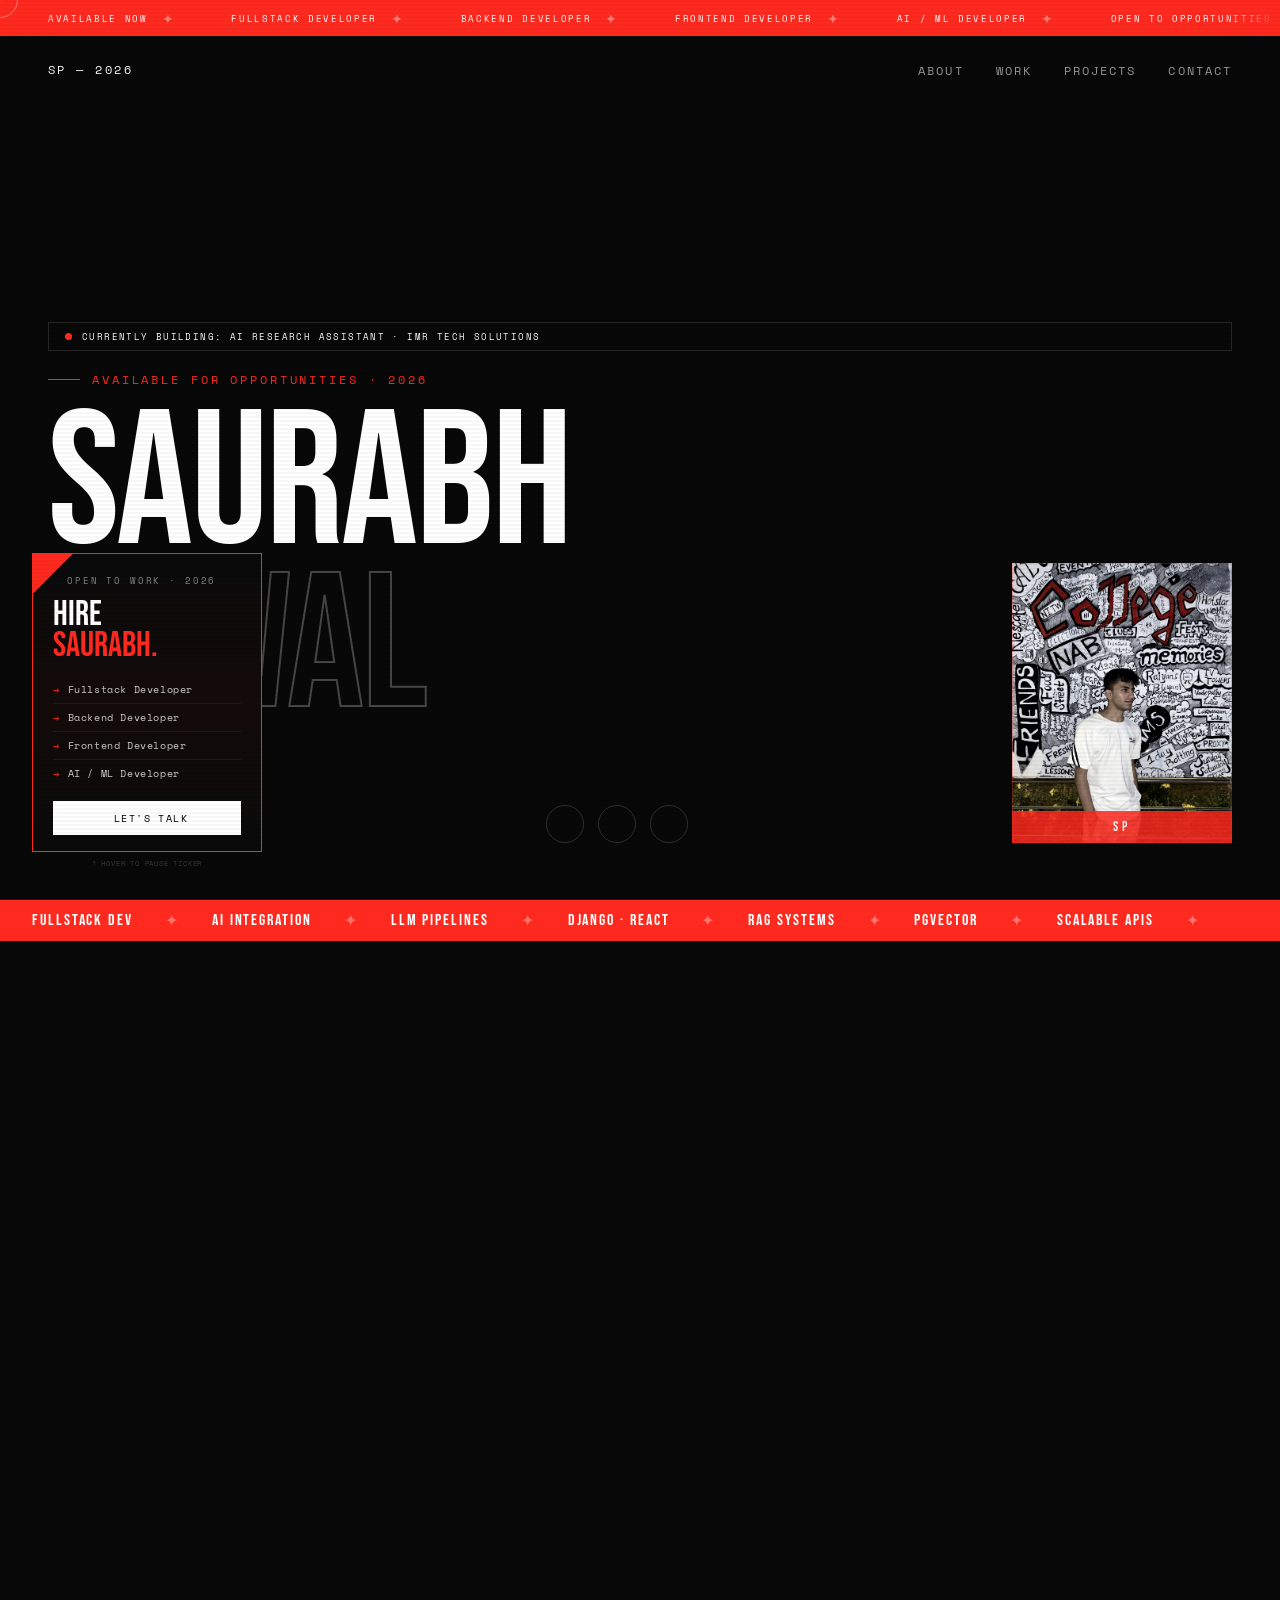
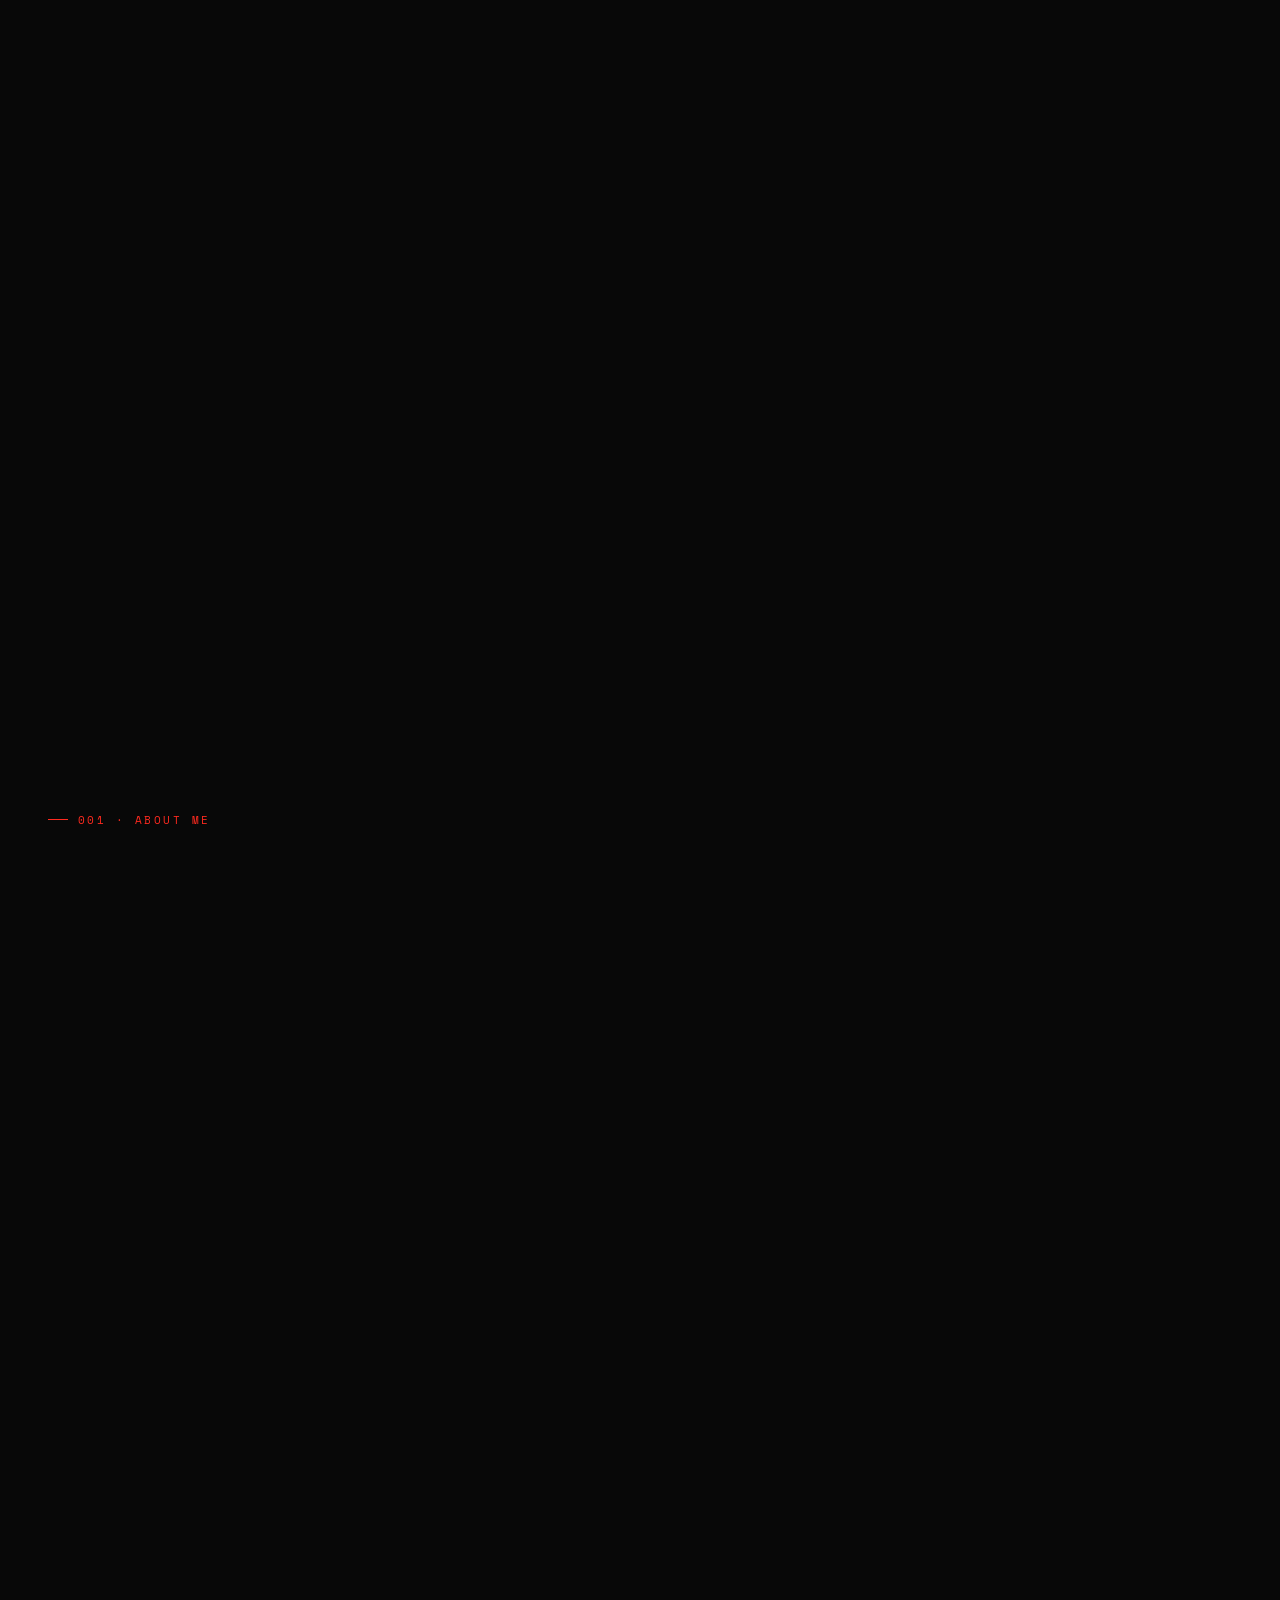
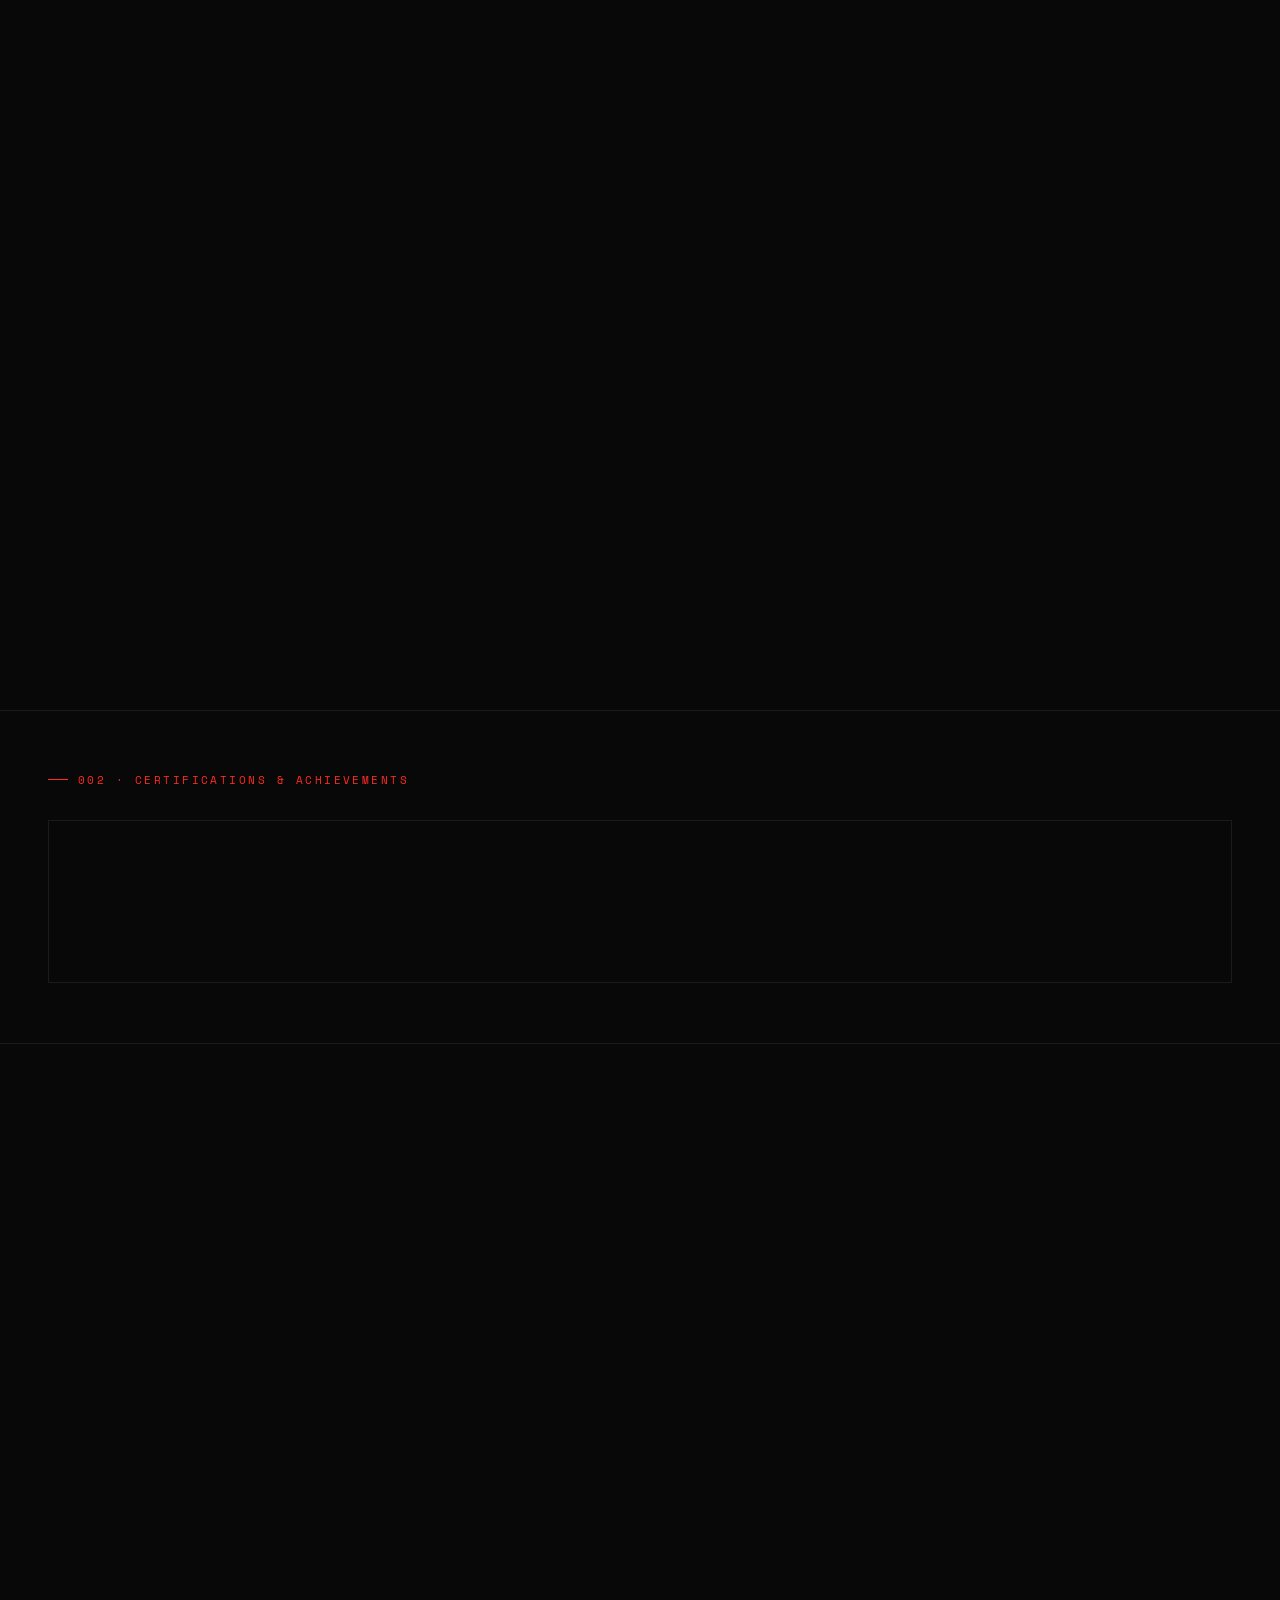
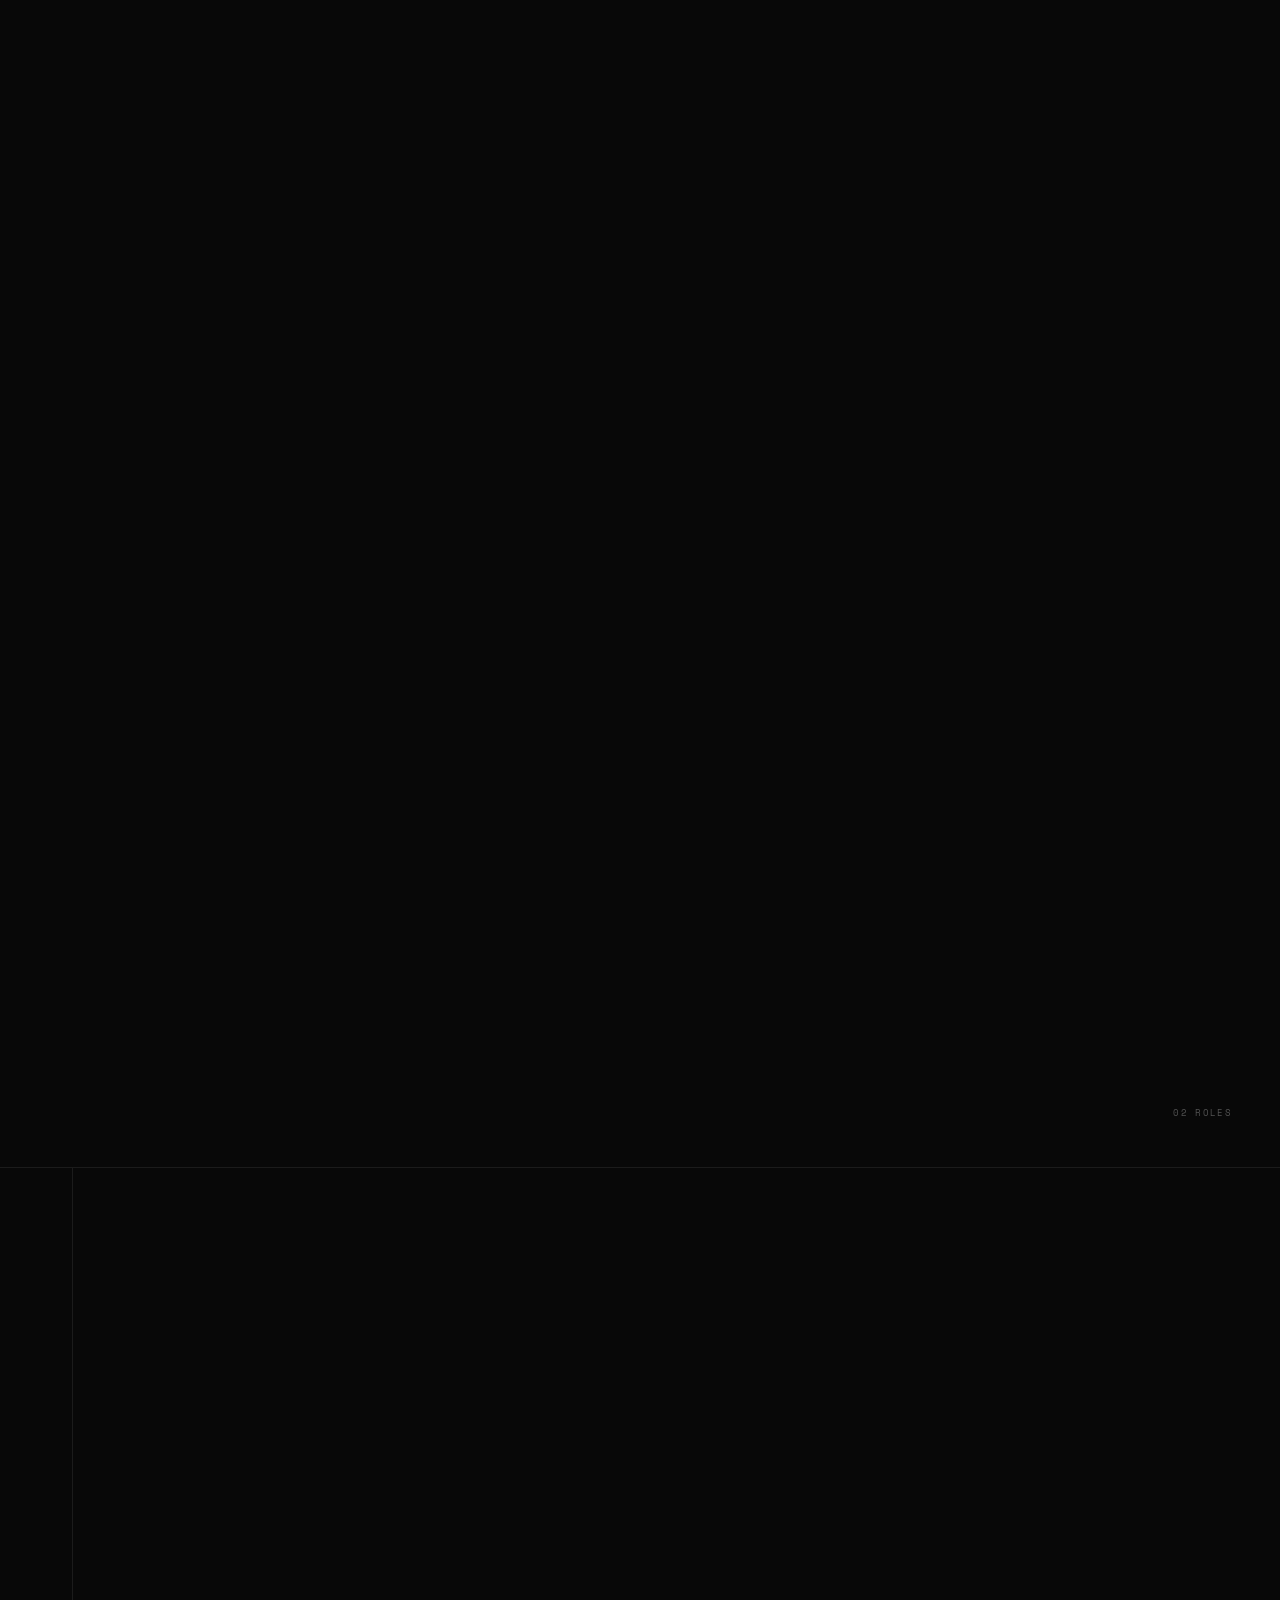
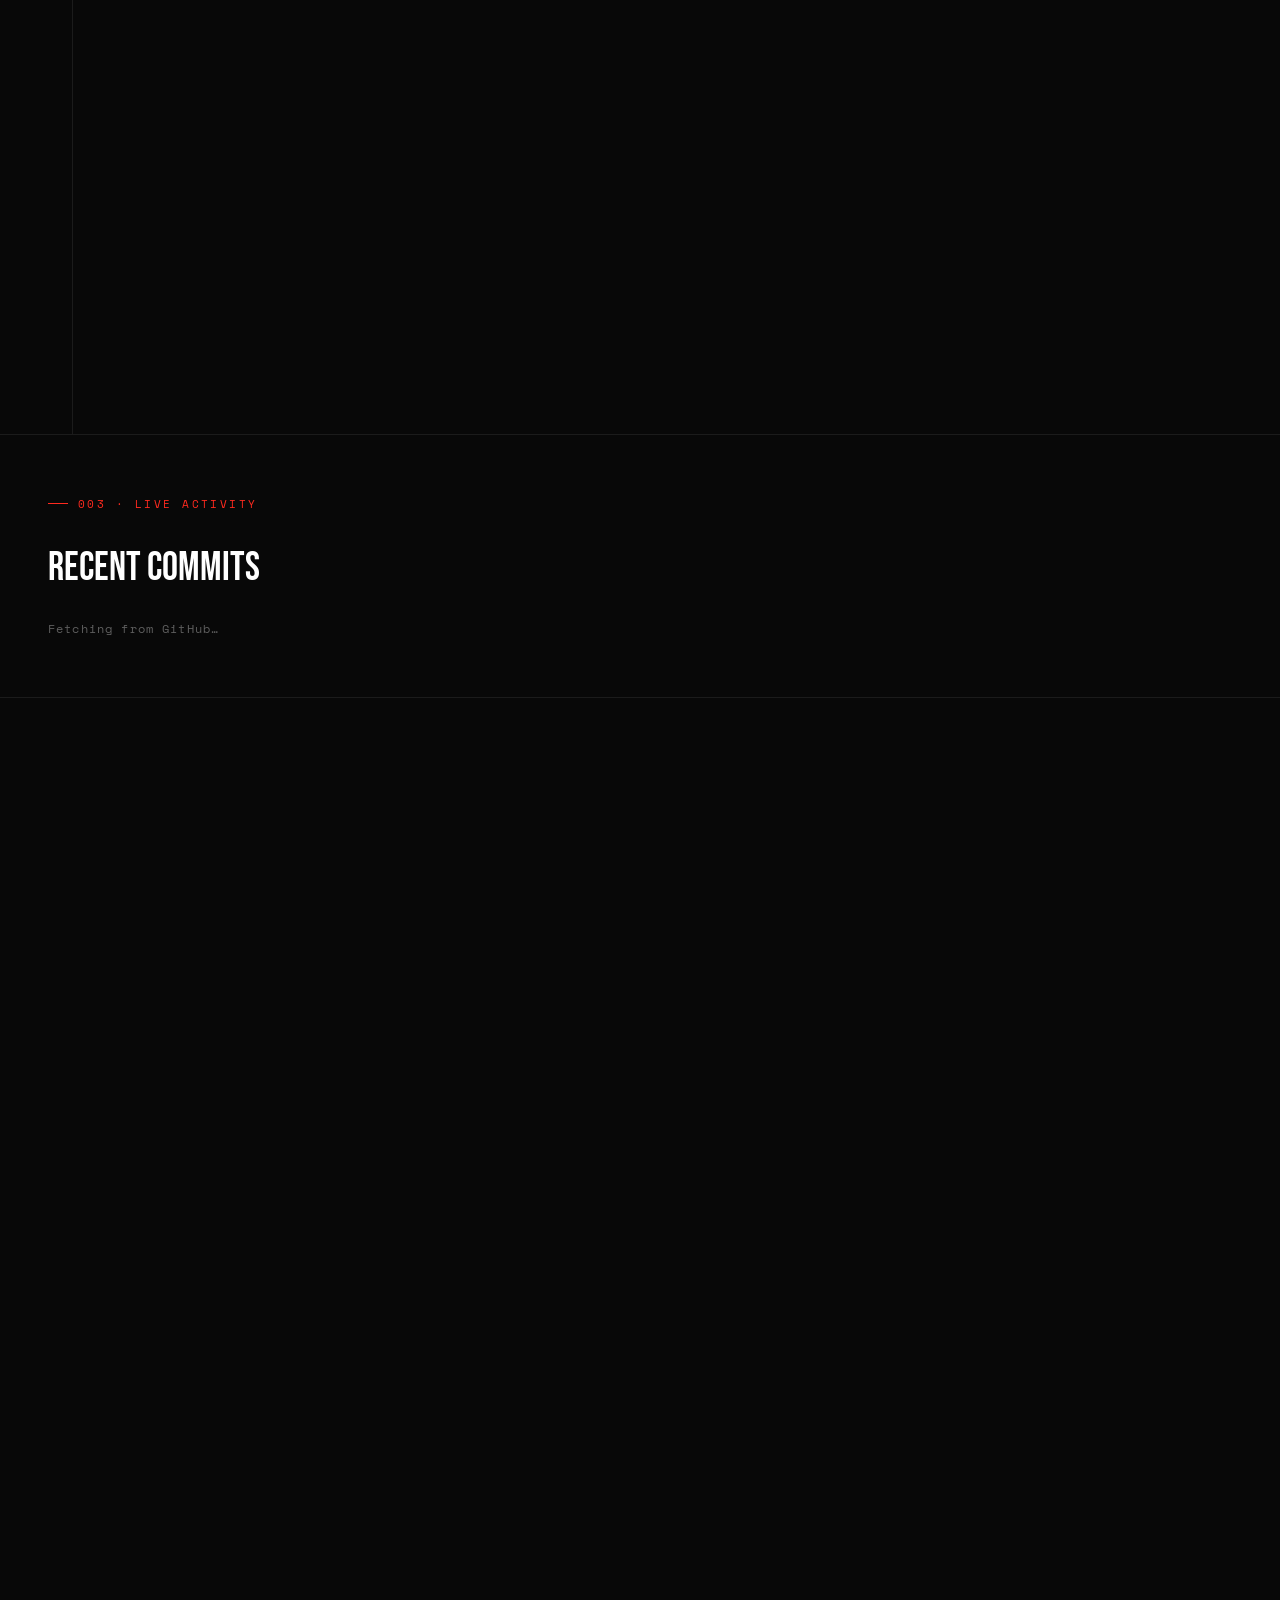
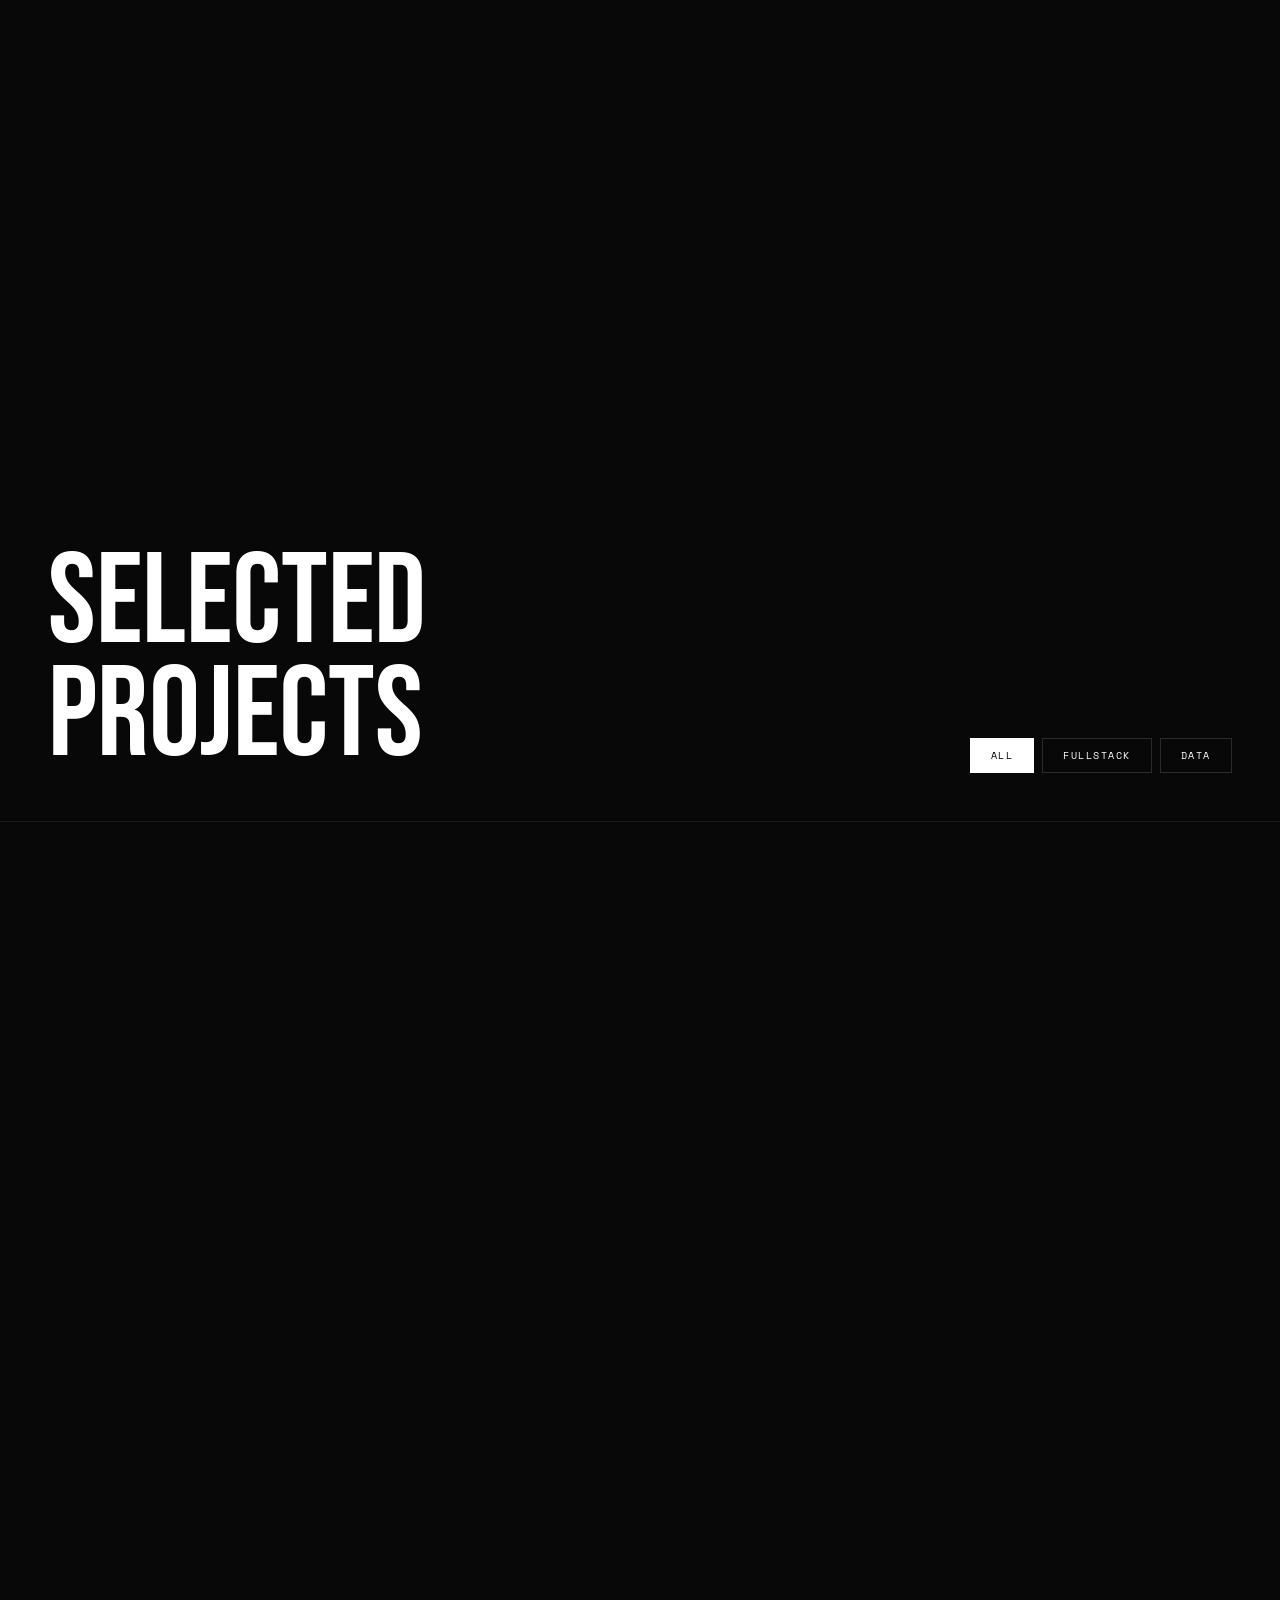
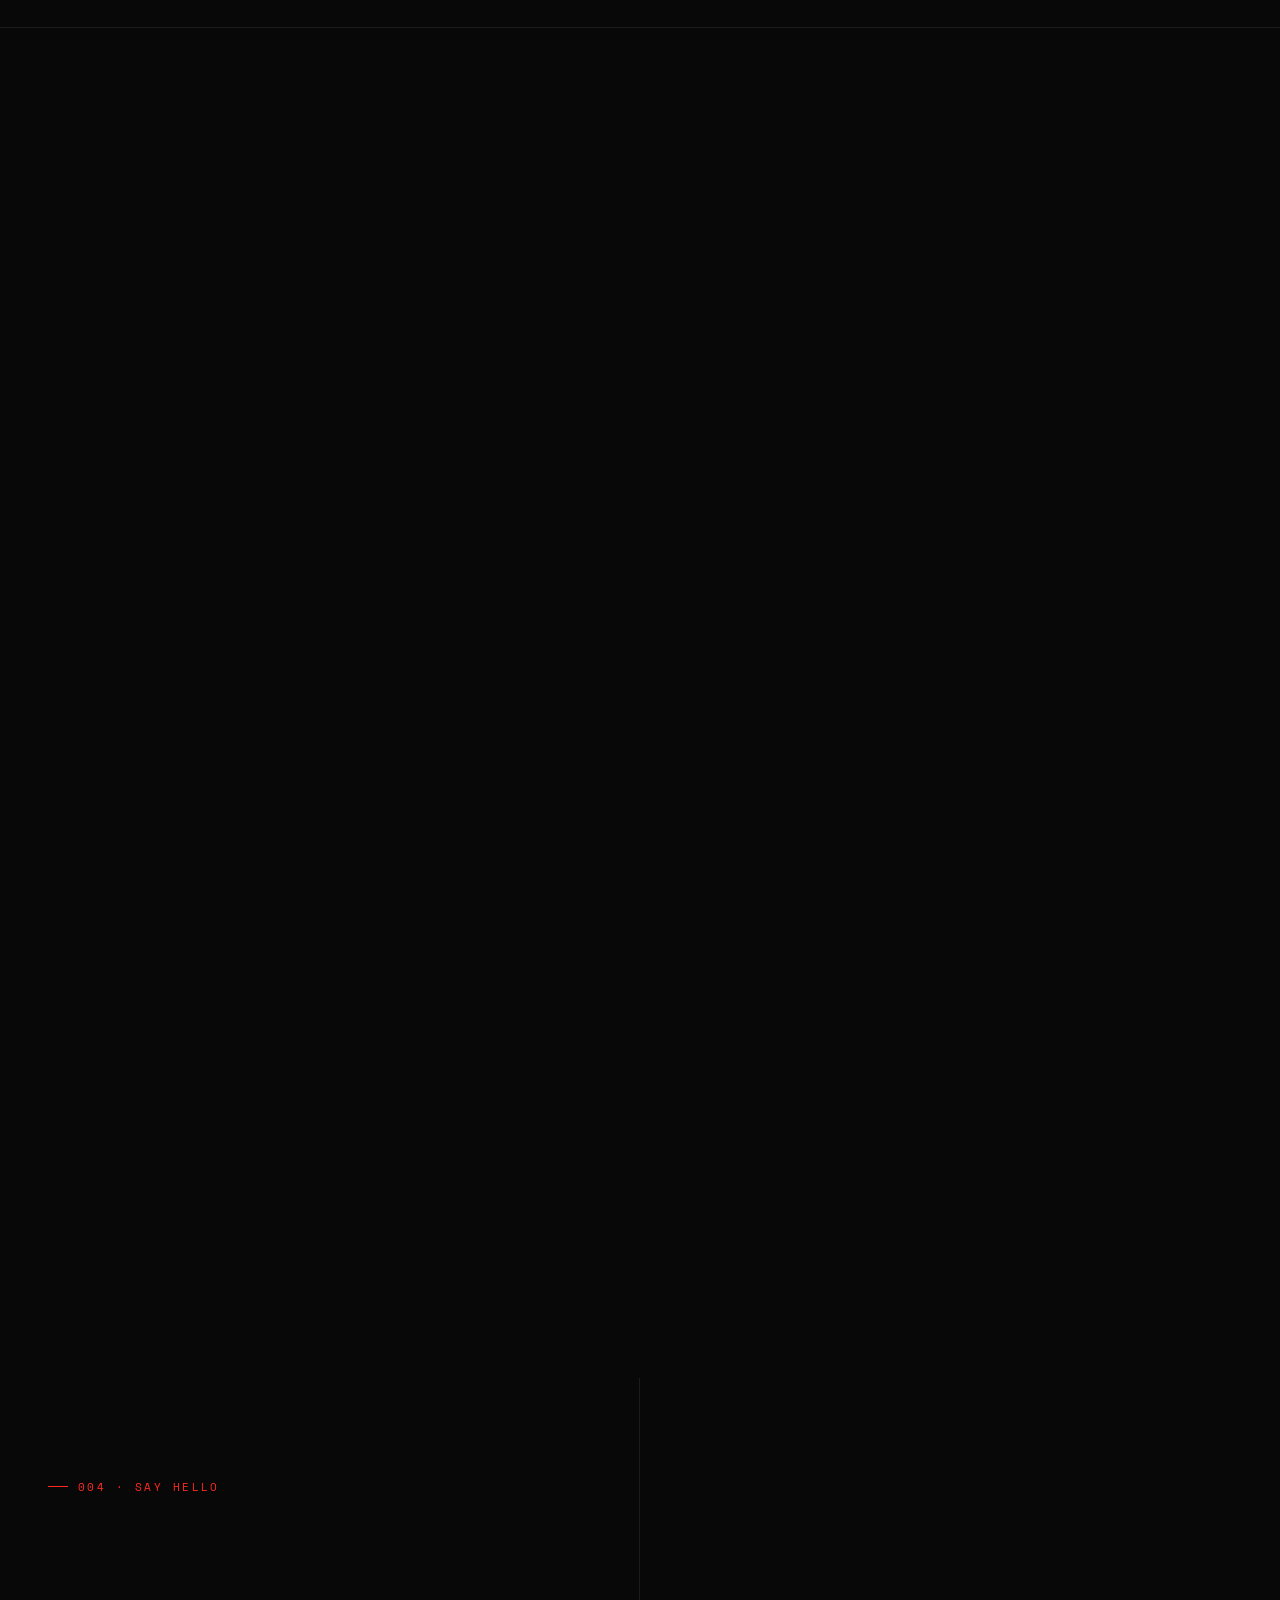
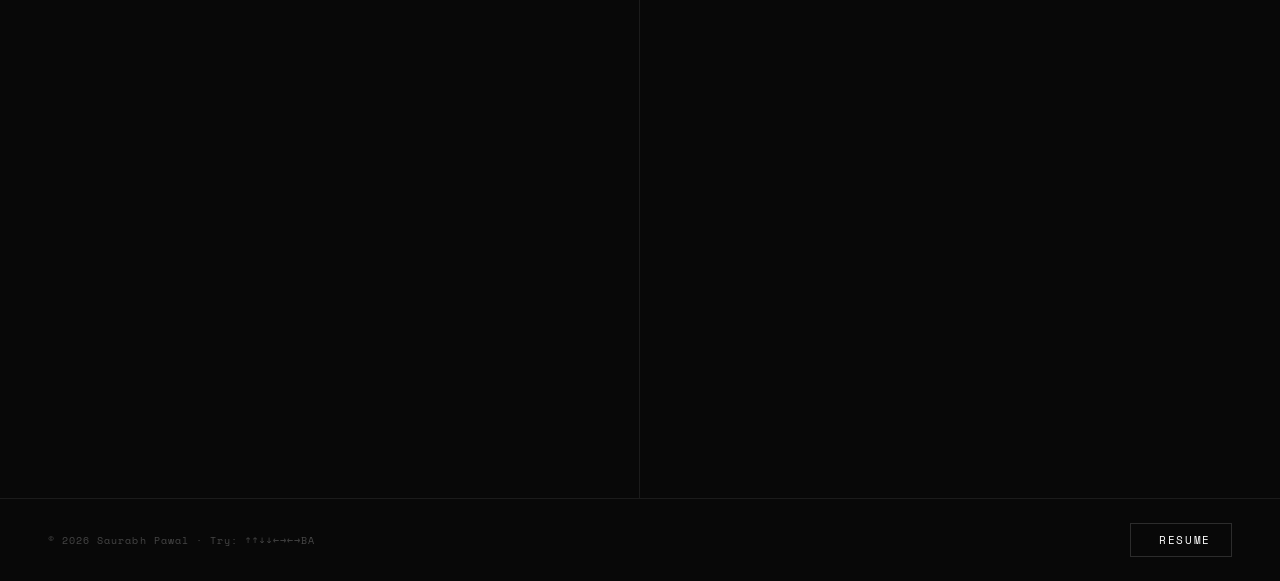
==== commit 4b648ed6: "Update index.html" ====
--- a/index.html
+++ b/index.html
@@ -3,19 +3,40 @@
 <head>
 <meta charset="UTF-8"/>
 <meta name="viewport" content="width=device-width,initial-scale=1.0"/>
-<title>SAURABH PAWAL</title>
+<title>Saurabh Pawal — Fullstack Developer & AI Integration Specialist</title>
+<meta name="description" content="Saurabh Pawal — Fullstack Developer and AI Integration Specialist. Building scalable software with Python, Django, React and cutting-edge LLM pipelines."/>
+<meta name="keywords" content="Saurabh Pawal, fullstack developer, AI integration, Django, React, LangChain, RAG, NIT Warangal, Python, portfolio"/>
+<meta name="author" content="Saurabh Pawal"/>
+<meta name="robots" content="index, follow"/>
+<!-- Open Graph -->
+<meta property="og:type" content="website"/>
+<meta property="og:title" content="Saurabh Pawal — Fullstack Developer & AI Specialist"/>
+<meta property="og:description" content="I build scalable fullstack systems and AI-powered tools. 3+ years of experience with Python, Django, React, LangChain and LLM pipelines."/>
+<meta property="og:image" content="https://saurabhpawal.dev/og-image.jpg"/>
+<meta property="og:url" content="https://saurabhpawal.dev"/>
+<meta property="og:site_name" content="Saurabh Pawal Portfolio"/>
+<!-- Twitter Card -->
+<meta name="twitter:card" content="summary_large_image"/>
+<meta name="twitter:title" content="Saurabh Pawal — Fullstack Developer & AI Specialist"/>
+<meta name="twitter:description" content="I build scalable fullstack systems and AI-powered tools. 3+ years with Python, Django, React, LangChain."/>
+<meta name="twitter:image" content="https://saurabhpawal.dev/og-image.jpg"/>
+<link rel="canonical" href="https://saurabhpawal.dev"/>
+<!-- Favicon -->
+<link rel="icon" type="image/svg+xml" href="data:image/svg+xml,<svg xmlns='http://www.w3.org/2000/svg' viewBox='0 0 100 100'><rect width='100' height='100' fill='%23080808'/><text y='.9em' font-size='80' font-family='serif' fill='%23ff2a1f'>S</text></svg>"/>
 <link rel="preconnect" href="https://fonts.googleapis.com">
 <link href="https://fonts.googleapis.com/css2?family=Bebas+Neue&family=Space+Mono:wght@400;700&family=Syne:wght@400;700;800&display=swap" rel="stylesheet">
 <script src="https://kit.fontawesome.com/a076d05399.js" crossorigin="anonymous"></script>
 <script src="https://cdnjs.cloudflare.com/ajax/libs/three.js/r128/three.min.js"></script>
 <script src="https://cdn.jsdelivr.net/npm/typed.js@2.0.12"></script>
+<script src="https://cdnjs.cloudflare.com/ajax/libs/gsap/3.12.5/gsap.min.js"></script>
+<script src="https://cdnjs.cloudflare.com/ajax/libs/gsap/3.12.5/ScrollTrigger.min.js"></script>
 <style>
 :root{
   --bg:#080808;--red:#ff2a1f;--blue:#1400ff;--white:#fff;
   --mono:'Space Mono',monospace;--display:'Bebas Neue',sans-serif;--body:'Syne',sans-serif;
 }
 *{margin:0;padding:0;box-sizing:border-box}
-html{scroll-behavior:auto;overflow-y:scroll}
+html{scroll-behavior:auto;}
 body{background:var(--bg);color:var(--white);font-family:var(--body);overflow-x:hidden;cursor:none}
 
 /* ── PRELOADER ─────────────────────────────── */
@@ -72,15 +93,15 @@
 #cv{position:fixed;inset:0;z-index:0;pointer-events:none}
 
 /* ── NAV ───────────────────────────────────── */
-nav{position:fixed;top:0;left:0;right:0;z-index:8000;display:flex;justify-content:space-between;align-items:center;padding:24px 48px;mix-blend-mode:difference}
-.nl{font-family:var(--mono);font-size:.65rem;letter-spacing:.2em;text-transform:uppercase;color:#fff;text-decoration:none}
+nav{position:fixed;top:36px;left:0;right:0;z-index:8000;display:flex;justify-content:space-between;align-items:center;padding:24px 48px;mix-blend-mode:difference}
+.nl{font-family:var(--mono);font-size:.78rem;letter-spacing:.2em;text-transform:uppercase;color:#fff;text-decoration:none}
 .nr{display:flex;gap:32px;list-style:none}
-.nr a{font-family:var(--mono);font-size:.6rem;letter-spacing:.18em;text-transform:uppercase;color:#fff;text-decoration:none;opacity:.6;transition:opacity .2s}
+.nr a{font-family:var(--mono);font-size:.72rem;letter-spacing:.18em;text-transform:uppercase;color:#fff;text-decoration:none;opacity:.6;transition:opacity .2s}
 .nr a:hover{opacity:1}
 
 /* ── HERO ──────────────────────────────────── */
 #hero{position:relative;height:100vh;display:flex;flex-direction:column;justify-content:flex-end;padding:0 48px 56px;z-index:2;overflow:hidden;border-bottom:1px solid rgba(255,255,255,.08)}
-.h-tag{font-family:var(--mono);font-size:.6rem;letter-spacing:.25em;text-transform:uppercase;color:var(--red);margin-bottom:16px;display:flex;align-items:center;gap:12px}
+.h-tag{font-family:var(--mono);font-size:.72rem;letter-spacing:.25em;text-transform:uppercase;color:var(--red);margin-bottom:16px;display:flex;align-items:center;gap:12px}
 .h-tag::before{content:'';width:32px;height:1px;background:var(--red);display:inline-block}
 /* "Currently Building" badge */
 .cur-build{display:inline-flex;align-items:center;gap:10px;font-family:var(--mono);font-size:.58rem;letter-spacing:.15em;text-transform:uppercase;border:1px solid rgba(255,255,255,.12);padding:7px 16px;margin-bottom:20px;position:relative;overflow:hidden}
@@ -91,7 +112,7 @@
 .hname .s2{display:block;-webkit-text-stroke:2px rgba(255,255,255,.25);color:transparent;transition:all .3s}
 .hname .s2:hover{-webkit-text-stroke-color:var(--red)}
 .hbot{display:flex;justify-content:space-between;align-items:flex-end;margin-top:32px;flex-wrap:wrap;gap:16px}
-.htyped{font-family:var(--mono);font-size:.75rem;letter-spacing:.1em;opacity:.45;max-width:340px}
+.htyped{font-family:var(--mono);font-size:.9rem;letter-spacing:.1em;opacity:.45;max-width:380px}
 .htyped #typed{color:var(--red);opacity:1}
 .hsoc{display:flex;gap:14px}
 .hsoc a{width:38px;height:38px;border:1px solid rgba(255,255,255,.15);border-radius:50%;display:flex;align-items:center;justify-content:center;color:#fff;font-size:.9rem;text-decoration:none;transition:all .2s}
@@ -100,6 +121,28 @@
 .scroll-ind .si-line{width:1px;height:60px;background:linear-gradient(to bottom,transparent,rgba(255,255,255,.3));animation:grow 2s ease-in-out infinite}
 @keyframes grow{0%,100%{transform:scaleY(.4);opacity:.3}50%{transform:scaleY(1);opacity:.8}}
 
+/* ── HERO PHOTO ────────────────────────────── */
+.hero-photo-wrap{position:absolute;right:48px;bottom:56px;width:220px;height:280px;overflow:hidden;z-index:3}
+.hero-photo-wrap::before{content:'';position:absolute;inset:0;border:1px solid rgba(255,42,31,.3);z-index:2;pointer-events:none}
+.hero-photo-wrap::after{content:'SP';position:absolute;bottom:0;left:0;right:0;background:var(--red);font-family:var(--display);font-size:.85rem;letter-spacing:.3em;text-align:center;padding:8px 0;z-index:3;opacity:.85}
+.hero-photo{width:100%;height:100%;object-fit:cover;object-position:top;filter:grayscale(.4) contrast(1.1);transition:filter .4s}
+.hero-photo-wrap:hover .hero-photo{filter:grayscale(0) contrast(1)}
+/* Glitch effect on hover */
+.hero-photo-wrap:hover::before{animation:glitch-border .3s steps(2) infinite}
+@keyframes glitch-border{
+  0%{clip-path:inset(0 0 85% 0);border-color:var(--red);transform:translate(-2px,0)}
+  25%{clip-path:inset(40% 0 45% 0);border-color:#1400ff;transform:translate(2px,0)}
+  50%{clip-path:inset(80% 0 5% 0);border-color:var(--red);transform:translate(-1px,0)}
+  75%{clip-path:inset(20% 0 60% 0);border-color:#fff;transform:translate(1px,0)}
+  100%{clip-path:inset(0);border-color:rgba(255,42,31,.3);transform:none}
+}
+/* Avatar fallback (shown when no photo) */
+.hero-avatar-placeholder{width:100%;height:100%;background:linear-gradient(135deg,#111 0%,#1a0000 50%,#080808 100%);display:flex;align-items:center;justify-content:center;font-family:var(--display);font-size:5rem;color:var(--red);opacity:.5;letter-spacing:.05em}
+.hero-photo-reveal{opacity:0;transform:scale(1.08);animation:photoReveal 1s cubic-bezier(.16,1,.3,1) 1.2s forwards}
+@keyframes photoReveal{to{opacity:1;transform:scale(1)}}
+@media(max-width:900px){.hero-photo-wrap{width:120px;height:155px;right:24px;bottom:120px}}
+@media(max-width:480px){.hero-photo-wrap{display:none}}
+
 /* ── MARQUEE ───────────────────────────────── */
 .mq{background:var(--red);overflow:hidden;white-space:nowrap;padding:10px 0;position:relative;z-index:2}
 .mq-inner{display:inline-flex;animation:mqA 18s linear infinite}
@@ -109,7 +152,7 @@
 
 /* ── SECTIONS ──────────────────────────────── */
 section{position:relative;z-index:2}
-.sec-lbl{font-family:var(--mono);font-size:.58rem;letter-spacing:.22em;text-transform:uppercase;color:var(--red);display:flex;align-items:center;gap:10px;margin-bottom:40px}
+.sec-lbl{font-family:var(--mono);font-size:.7rem;letter-spacing:.22em;text-transform:uppercase;color:var(--red);display:flex;align-items:center;gap:10px;margin-bottom:40px}
 .sec-lbl::before{content:'';width:20px;height:1px;background:var(--red);display:inline-block}
 
 /* ── ABOUT ─────────────────────────────────── */
@@ -120,7 +163,7 @@
 .about-big.vis .line{transform:translateY(0)}
 .about-big.vis .line-wrap:nth-child(2) .line{transition-delay:.13s}
 .about-grid{display:grid;grid-template-columns:1fr 1fr;gap:80px;align-items:start}
-.about-bio{font-size:1.05rem;line-height:1.85;opacity:0;transform:translateY(40px);transition:all .8s cubic-bezier(.16,1,.3,1) .2s}
+.about-bio{font-size:1.15rem;line-height:1.9;opacity:0;transform:translateY(40px);transition:all .8s cubic-bezier(.16,1,.3,1) .2s}
 .about-bio.vis{transform:translateY(0);opacity:.65}
 .about-bio strong{color:var(--white);font-weight:700}
 .stat-block{display:grid;grid-template-columns:repeat(3,1fr);border-top:1px solid rgba(255,255,255,.1);margin-top:60px;transform:translateY(40px);opacity:0;transition:all .8s cubic-bezier(.16,1,.3,1) .4s}
@@ -128,24 +171,34 @@
 .stat-it{padding:28px 0;border-right:1px solid rgba(255,255,255,.08)}
 .stat-it:last-child{border-right:none}
 .stat-n{font-family:var(--display);font-size:3.5rem;line-height:1;color:var(--red)}
-.stat-l{font-family:var(--mono);font-size:.55rem;letter-spacing:.15em;text-transform:uppercase;opacity:.4;margin-top:4px}
+.stat-l{font-family:var(--mono);font-size:.65rem;letter-spacing:.15em;text-transform:uppercase;opacity:.4;margin-top:4px}
 .skills-right{transform:translateX(60px);opacity:0;transition:all .8s cubic-bezier(.16,1,.3,1) .3s}
 .skills-right.vis{transform:translateX(0);opacity:1}
-.sh{font-family:var(--display);font-size:2.2rem;margin-bottom:20px}
+.sh{font-family:var(--display);font-size:2.5rem;margin-bottom:20px}
 .sg{display:flex;flex-wrap:wrap;gap:8px}
 /* Magnetic skill pill */
-.sp{font-family:var(--mono);font-size:.6rem;letter-spacing:.1em;text-transform:uppercase;padding:7px 14px;border:1px solid rgba(255,255,255,.12);border-radius:100px;transition:background .2s,border-color .2s,color .2s;cursor:default;display:inline-block;will-change:transform}
+.sp{font-family:var(--mono);font-size:.7rem;letter-spacing:.1em;text-transform:uppercase;padding:8px 16px;border:1px solid rgba(255,255,255,.12);border-radius:100px;transition:background .2s,border-color .2s,color .2s;cursor:default;display:inline-block;will-change:transform}
 .sp:hover{background:var(--red);border-color:var(--red)}
-.edu-section{margin-top:40px}
-.edu-h{font-family:var(--display);font-size:2.2rem;margin-bottom:20px}
+.skill-bars{margin-top:28px}
+.skill-bar-item{margin-bottom:14px}
+.skill-bar-top{display:flex;justify-content:space-between;align-items:center;margin-bottom:5px}
+.skill-bar-name{font-family:var(--mono);font-size:.68rem;letter-spacing:.12em;text-transform:uppercase;opacity:.7}
+.skill-bar-pct{font-family:var(--mono);font-size:.65rem;color:var(--red);opacity:0;transition:opacity .4s .6s}
+.skill-bar-item.vis .skill-bar-pct{opacity:1}
+.skill-bar-track{height:2px;background:rgba(255,255,255,.08);position:relative;overflow:hidden}
+.skill-bar-fill{height:100%;background:var(--red);width:0;transition:width 1.1s cubic-bezier(.16,1,.3,1);box-shadow:0 0 8px rgba(255,42,31,.4);position:relative}
+.skill-bar-fill::after{content:'';position:absolute;right:0;top:-2px;width:6px;height:6px;border-radius:50%;background:var(--red);box-shadow:0 0 6px var(--red)}
+.skill-bar-item.vis .skill-bar-fill{width:var(--pct)}
+
+.edu-h{font-family:var(--display);font-size:2.5rem;margin-bottom:20px}
 .edu-it{border-top:1px solid rgba(255,255,255,.08);padding:18px 0}
 .edu-it:last-child{border-bottom:1px solid rgba(255,255,255,.08)}
-.edu-d{font-weight:700;font-size:.92rem}
-.edu-s{font-family:var(--mono);font-size:.6rem;opacity:.4;margin-top:4px;letter-spacing:.05em}
+.edu-d{font-weight:700;font-size:1rem}
+.edu-s{font-family:var(--mono);font-size:.68rem;opacity:.4;margin-top:4px;letter-spacing:.05em}
 
 /* ── CERTS STRIP ───────────────────────────── */
 #certs{border-bottom:1px solid rgba(255,255,255,.08);padding:60px 48px;overflow:hidden}
-.certs-label{font-family:var(--mono);font-size:.58rem;letter-spacing:.22em;text-transform:uppercase;color:var(--red);margin-bottom:32px;display:flex;align-items:center;gap:10px}
+.certs-label{font-family:var(--mono);font-size:.7rem;letter-spacing:.22em;text-transform:uppercase;color:var(--red);margin-bottom:32px;display:flex;align-items:center;gap:10px}
 .certs-label::before{content:'';width:20px;height:1px;background:var(--red);display:inline-block}
 .certs-grid{display:grid;grid-template-columns:repeat(auto-fit,minmax(200px,1fr));gap:1px;border:1px solid rgba(255,255,255,.08)}
 .cert-card{padding:28px 24px;border-right:1px solid rgba(255,255,255,.08);transform:translateY(30px);opacity:0;transition:all .6s cubic-bezier(.16,1,.3,1),background .3s}
@@ -156,10 +209,10 @@
 .cert-card:nth-child(3){transition-delay:.16s}
 .cert-card:nth-child(4){transition-delay:.24s}
 .cert-card:nth-child(5){transition-delay:.32s}
-.cert-icon{font-size:1.4rem;margin-bottom:12px;color:var(--red)}
-.cert-title{font-family:var(--display);font-size:1.3rem;line-height:1;margin-bottom:6px}
-.cert-issuer{font-family:var(--mono);font-size:.58rem;letter-spacing:.1em;opacity:.4;text-transform:uppercase}
-.cert-year{font-family:var(--mono);font-size:.55rem;opacity:.25;margin-top:8px}
+.cert-icon{font-size:1.6rem;margin-bottom:12px;color:var(--red)}
+.cert-title{font-family:var(--display);font-size:1.5rem;line-height:1;margin-bottom:6px}
+.cert-issuer{font-family:var(--mono);font-size:.65rem;letter-spacing:.1em;opacity:.4;text-transform:uppercase}
+.cert-year{font-family:var(--mono);font-size:.62rem;opacity:.25;margin-top:8px}
 
 /* ── EXPERIENCE TIMELINE ───────────────────── */
 #experience{border-bottom:1px solid rgba(255,255,255,.08);overflow:hidden}
@@ -181,22 +234,22 @@
 .tl-dot{position:absolute;left:-53px;top:8px;width:12px;height:12px;border-radius:50%;background:var(--red);border:2px solid var(--bg);box-shadow:0 0 0 3px rgba(255,42,31,.3);z-index:1}
 .tl-dot::after{content:'';position:absolute;inset:-4px;border-radius:50%;border:1px solid var(--red);opacity:.3;animation:ripple 2s ease-in-out infinite}
 @keyframes ripple{0%{transform:scale(1);opacity:.3}100%{transform:scale(2);opacity:0}}
-.tl-yr{font-family:var(--mono);font-size:.58rem;letter-spacing:.15em;color:var(--red);text-transform:uppercase;margin-bottom:12px}
-.tl-role{font-family:var(--display);font-size:2.8rem;line-height:1;margin-bottom:4px}
-.tl-co{font-family:var(--mono);font-size:.62rem;letter-spacing:.15em;text-transform:uppercase;color:rgba(255,255,255,.4);margin-bottom:16px}
+.tl-yr{font-family:var(--mono);font-size:.68rem;letter-spacing:.15em;color:var(--red);text-transform:uppercase;margin-bottom:12px}
+.tl-role{font-family:var(--display);font-size:3rem;line-height:1;margin-bottom:4px}
+.tl-co{font-family:var(--mono);font-size:.7rem;letter-spacing:.15em;text-transform:uppercase;color:rgba(255,255,255,.4);margin-bottom:16px}
 .tl-co a{color:inherit;text-decoration:none;transition:color .2s}
 .tl-co a:hover{color:var(--red)}
 .tl-tags{display:flex;flex-wrap:wrap;gap:6px;margin-bottom:14px}
-.tl-tag{font-family:var(--mono);font-size:.55rem;letter-spacing:.06em;padding:4px 10px;background:rgba(255,255,255,.07);border-radius:3px}
+.tl-tag{font-family:var(--mono);font-size:.63rem;letter-spacing:.06em;padding:5px 12px;background:rgba(255,255,255,.07);border-radius:3px}
 .tl-logo{width:44px;height:44px;object-fit:contain;filter:grayscale(1)brightness(.6);margin-bottom:16px;transition:filter .3s}
 .tl-item:hover .tl-logo{filter:grayscale(0)brightness(1)}
 .tl-ul{list-style:none;display:flex;flex-direction:column;gap:9px}
-.tl-ul li{font-size:.86rem;line-height:1.65;opacity:.5;padding-left:18px;position:relative}
+.tl-ul li{font-size:.92rem;line-height:1.7;opacity:.5;padding-left:18px;position:relative}
 .tl-ul li::before{content:'→';position:absolute;left:0;color:var(--red);font-size:.75rem}
 
 /* ── GITHUB FEED ───────────────────────────── */
 #github-feed{border-bottom:1px solid rgba(255,255,255,.08);padding:60px 48px}
-.gh-label{font-family:var(--mono);font-size:.58rem;letter-spacing:.22em;text-transform:uppercase;color:var(--red);margin-bottom:32px;display:flex;align-items:center;gap:10px}
+.gh-label{font-family:var(--mono);font-size:.7rem;letter-spacing:.22em;text-transform:uppercase;color:var(--red);margin-bottom:32px;display:flex;align-items:center;gap:10px}
 .gh-label::before{content:'';width:20px;height:1px;background:var(--red);display:inline-block}
 .gh-heading{font-family:var(--display);font-size:2.5rem;margin-bottom:28px}
 .gh-list{display:flex;flex-direction:column;gap:0}
@@ -205,17 +258,17 @@
 .gh-item:last-child{border-bottom:1px solid rgba(255,255,255,.08)}
 .gh-left{display:flex;align-items:center;gap:14px;min-width:0}
 .gh-dot{width:7px;height:7px;border-radius:50%;background:var(--red);flex-shrink:0}
-.gh-msg{font-size:.88rem;opacity:.7;overflow:hidden;text-overflow:ellipsis;white-space:nowrap}
-.gh-repo{font-family:var(--mono);font-size:.58rem;opacity:.35;letter-spacing:.08em;margin-top:2px;overflow:hidden;text-overflow:ellipsis;white-space:nowrap}
-.gh-time{font-family:var(--mono);font-size:.58rem;opacity:.3;letter-spacing:.08em;white-space:nowrap;flex-shrink:0}
-.gh-loading{font-family:var(--mono);font-size:.65rem;opacity:.35;letter-spacing:.1em}
+.gh-msg{font-size:.95rem;opacity:.7;overflow:hidden;text-overflow:ellipsis;white-space:nowrap}
+.gh-repo{font-family:var(--mono);font-size:.65rem;opacity:.35;letter-spacing:.08em;margin-top:2px;overflow:hidden;text-overflow:ellipsis;white-space:nowrap}
+.gh-time{font-family:var(--mono);font-size:.65rem;opacity:.3;letter-spacing:.08em;white-space:nowrap;flex-shrink:0}
+.gh-loading{font-family:var(--mono);font-size:.72rem;opacity:.35;letter-spacing:.1em}
 
 /* ── PROJECTS ──────────────────────────────── */
 #projects{border-bottom:1px solid rgba(255,255,255,.08);overflow:hidden}
 .proj-hd{padding:100px 48px 48px;border-bottom:1px solid rgba(255,255,255,.08);display:flex;justify-content:space-between;align-items:flex-end}
 .proj-title{font-family:var(--display);font-size:clamp(4rem,10vw,11rem);line-height:.88}
 .fb{display:flex;gap:8px}
-.fb button{font-family:var(--mono);font-size:.55rem;letter-spacing:.15em;text-transform:uppercase;padding:8px 18px;border:1px solid rgba(255,255,255,.15);background:transparent;color:#fff;cursor:none;transition:all .2s}
+.fb button{font-family:var(--mono);font-size:.63rem;letter-spacing:.15em;text-transform:uppercase;padding:9px 20px;border:1px solid rgba(255,255,255,.15);background:transparent;color:#fff;cursor:none;transition:all .2s}
 .fb button.active,.fb button:hover{background:#fff;color:#000;border-color:#fff}
 .pg{display:grid;grid-template-columns:repeat(2,1fr)}
 .pc{border-bottom:1px solid rgba(255,255,255,.08);border-right:1px solid rgba(255,255,255,.08);padding:0;position:relative;overflow:hidden;cursor:none;display:flex;flex-direction:column;min-height:380px;transform:translateY(80px);opacity:0;transition:transform .85s cubic-bezier(.16,1,.3,1),opacity .7s,background .3s}
@@ -227,14 +280,14 @@
 .pc-img{width:100%;height:200px;object-fit:cover;filter:grayscale(.7)brightness(.6);transition:all .5s;transform:scale(1.05)}
 .pc:hover .pc-img{filter:grayscale(0)brightness(.85);transform:scale(1)}
 .pc-body{padding:28px 32px;display:flex;flex-direction:column;flex:1;gap:10px}
-.pc-num{font-family:var(--mono);font-size:.55rem;letter-spacing:.15em;opacity:.3}
-.pc-name{font-family:var(--display);font-size:2.4rem;line-height:1;transition:color .2s}
+.pc-num{font-family:var(--mono);font-size:.62rem;letter-spacing:.15em;opacity:.3}
+.pc-name{font-family:var(--display);font-size:2.6rem;line-height:1;transition:color .2s}
 .pc:hover .pc-name{color:var(--red)}
-.pc-desc{font-size:.85rem;line-height:1.65;opacity:.5;flex:1}
+.pc-desc{font-size:.92rem;line-height:1.7;opacity:.5;flex:1}
 .pc-foot{display:flex;justify-content:space-between;align-items:center;margin-top:auto}
-.pc-cat{font-family:var(--mono);font-size:.55rem;letter-spacing:.12em;text-transform:uppercase;opacity:.3}
+.pc-cat{font-family:var(--mono);font-size:.62rem;letter-spacing:.12em;text-transform:uppercase;opacity:.3}
 /* Magnetic button */
-.det-btn{font-family:var(--mono);font-size:.6rem;letter-spacing:.15em;text-transform:uppercase;color:#fff;text-decoration:none;border:1px solid rgba(255,255,255,.2);padding:7px 16px;transition:background .2s,border-color .2s;display:inline-block;will-change:transform}
+.det-btn{font-family:var(--mono);font-size:.68rem;letter-spacing:.15em;text-transform:uppercase;color:#fff;text-decoration:none;border:1px solid rgba(255,255,255,.2);padding:8px 18px;transition:background .2s,border-color .2s;display:inline-block;will-change:transform}
 .pc:hover .det-btn{background:var(--red);border-color:var(--red)}
 
 /* ── CONTACT ───────────────────────────────── */
@@ -246,19 +299,19 @@
 .clinks.vis{transform:translateY(0);opacity:1}
 .clinks li{border-top:1px solid rgba(255,255,255,.08);padding:18px 0}
 .clinks li:last-child{border-bottom:1px solid rgba(255,255,255,.08)}
-.clinks a{font-family:var(--mono);font-size:.7rem;letter-spacing:.08em;color:#fff;text-decoration:none;display:flex;align-items:center;gap:12px;opacity:.5;transition:all .2s}
+.clinks a{font-family:var(--mono);font-size:.82rem;letter-spacing:.08em;color:#fff;text-decoration:none;display:flex;align-items:center;gap:12px;opacity:.5;transition:all .2s}
 .clinks a:hover{opacity:1;color:var(--red)}
 .clinks i{width:14px}
 .cr{padding:100px 48px;display:flex;flex-direction:column;justify-content:center;gap:24px;transform:translateX(40px);opacity:0;transition:all .8s cubic-bezier(.16,1,.3,1) .3s}
 .cr.vis{transform:translateX(0);opacity:1}
 .cr h3{font-family:var(--display);font-size:2.8rem}
 .ff{display:flex;flex-direction:column;gap:6px}
-.ff label{font-family:var(--mono);font-size:.55rem;letter-spacing:.18em;text-transform:uppercase;opacity:.4}
-.ff input,.ff textarea{background:transparent;border:none;border-bottom:1px solid rgba(255,255,255,.15);padding:10px 0;font-family:var(--body);font-size:.92rem;color:#fff;outline:none;transition:border-color .2s;width:100%}
+.ff label{font-family:var(--mono);font-size:.65rem;letter-spacing:.18em;text-transform:uppercase;opacity:.4}
+.ff input,.ff textarea{background:transparent;border:none;border-bottom:1px solid rgba(255,255,255,.15);padding:10px 0;font-family:var(--body);font-size:1rem;color:#fff;outline:none;transition:border-color .2s;width:100%}
 .ff input:focus,.ff textarea:focus{border-color:var(--red)}
 .ff textarea{resize:vertical;min-height:90px}
 /* Magnetic submit btn */
-.sbtn{align-self:flex-start;font-family:var(--mono);font-size:.65rem;letter-spacing:.2em;text-transform:uppercase;background:var(--red);color:#fff;border:none;padding:14px 36px;cursor:none;position:relative;overflow:hidden;display:inline-block;will-change:transform}
+.sbtn{align-self:flex-start;font-family:var(--mono);font-size:.72rem;letter-spacing:.2em;text-transform:uppercase;background:var(--red);color:#fff;border:none;padding:14px 36px;cursor:none;position:relative;overflow:hidden;display:inline-block;will-change:transform}
 .sbtn::after{content:'';position:absolute;inset:0;background:#fff;transform:scaleX(0);transform-origin:left;transition:transform .3s;z-index:0}
 .sbtn:hover::after{transform:scaleX(1)}
 .sbtn span{position:relative;z-index:1;transition:color .3s}
@@ -267,8 +320,8 @@
 
 /* ── FOOTER ────────────────────────────────── */
 footer{border-top:1px solid rgba(255,255,255,.08);padding:24px 48px;display:flex;justify-content:space-between;align-items:center;position:relative;z-index:2}
-.fc{font-family:var(--mono);font-size:.55rem;letter-spacing:.1em;opacity:.25}
-.dl{font-family:var(--mono);font-size:.6rem;letter-spacing:.15em;text-transform:uppercase;color:#fff;text-decoration:none;border:1px solid rgba(255,255,255,.15);padding:8px 20px;transition:all .2s;display:flex;align-items:center;gap:8px}
+.fc{font-family:var(--mono);font-size:.65rem;letter-spacing:.1em;opacity:.25}
+.dl{font-family:var(--mono);font-size:.68rem;letter-spacing:.15em;text-transform:uppercase;color:#fff;text-decoration:none;border:1px solid rgba(255,255,255,.15);padding:8px 20px;transition:all .2s;display:flex;align-items:center;gap:8px}
 .dl:hover{background:var(--red);border-color:var(--red)}
 
 /* ── MODAL ─────────────────────────────────── */
@@ -277,20 +330,305 @@
 @keyframes su{from{transform:translateY(50px) scale(.97);opacity:0}to{transform:none;opacity:1}}
 .cb{position:absolute;top:20px;right:24px;font-size:1.4rem;cursor:none;color:rgba(255,255,255,.4);background:none;border:none;font-family:var(--mono);transition:color .2s}
 .cb:hover{color:var(--red)}
-#mpt{font-family:var(--display);font-size:3rem;margin-bottom:20px}
+#mpt{font-family:var(--display);font-size:3.2rem;margin-bottom:20px}
 #mpi{width:100%;height:180px;object-fit:cover;border-radius:4px;margin-bottom:20px;filter:grayscale(.3)}
-#mps{font-size:.92rem;line-height:1.7;opacity:.65;margin-bottom:18px}
+#mps{font-size:1rem;line-height:1.75;opacity:.65;margin-bottom:18px}
 #mpdl{list-style:none;display:flex;flex-direction:column;gap:10px;margin-bottom:24px}
-#mpdl li{font-size:.82rem;line-height:1.6;opacity:.55;padding-left:16px;position:relative}
+#mpdl li{font-size:.9rem;line-height:1.65;opacity:.55;padding-left:16px;position:relative}
 #mpdl li::before{content:'→';position:absolute;left:0;color:var(--red)}
-.mts h4{font-family:var(--mono);font-size:.55rem;letter-spacing:.2em;text-transform:uppercase;opacity:.4;margin-bottom:12px}
+/* Project hover overlay */
+.pc-overlay{position:absolute;inset:0;background:rgba(255,42,31,.08);opacity:0;transition:opacity .3s;pointer-events:none;z-index:1}
+.pc:hover .pc-overlay{opacity:1}
+.pc-live{display:inline-flex;align-items:center;gap:6px;font-family:var(--mono);font-size:.52rem;letter-spacing:.12em;text-transform:uppercase;color:rgba(255,255,255,.4);transition:color .2s}
+.pc-live .dot-live{width:5px;height:5px;border-radius:50%;background:var(--red);animation:blink 1.4s ease-in-out infinite}
+/* Modal live link */
+.modal-live-btn{display:inline-flex;align-items:center;gap:8px;font-family:var(--mono);font-size:.6rem;letter-spacing:.15em;text-transform:uppercase;color:#fff;text-decoration:none;border:1px solid rgba(255,255,255,.2);padding:9px 20px;margin-top:4px;transition:all .2s}
+.modal-live-btn:hover{background:var(--red);border-color:var(--red)}
+.modal-live-btn.disabled{opacity:.25;pointer-events:none;cursor:not-allowed}
+.mts{margin-top:20px}
+
 #mtl{list-style:none;display:flex;flex-wrap:wrap;gap:8px}
-#mtl li{font-family:var(--mono);font-size:.6rem;letter-spacing:.08em;padding:5px 12px;border:1px solid rgba(255,255,255,.15)}
+#mtl li{font-family:var(--mono);font-size:.68rem;letter-spacing:.08em;padding:5px 12px;border:1px solid rgba(255,255,255,.15)}
 
 /* ── EASTER EGG ────────────────────────────── */
 #egg{position:fixed;inset:0;z-index:999990;pointer-events:none;overflow:hidden;display:none}
 .confetti{position:absolute;width:8px;height:8px;border-radius:2px;animation:fall linear forwards}
 @keyframes fall{0%{transform:translateY(-20px) rotate(0deg);opacity:1}100%{transform:translateY(110vh) rotate(720deg);opacity:0}}
+
+/* ── SECTION REVEAL PANELS ──────────────────── */
+.sec-reveal{
+  position:fixed;inset:0;z-index:5000;
+  pointer-events:none;
+  overflow:hidden;
+  visibility:hidden;
+}
+.sec-reveal-top,.sec-reveal-bot{
+  position:absolute;left:0;right:0;height:50%;
+  background:var(--bg);
+  display:flex;overflow:hidden;
+}
+.sec-reveal-top{top:0;align-items:flex-end;justify-content:center;}
+.sec-reveal-bot{bottom:0;align-items:flex-start;justify-content:center;}
+.sr-text{
+  font-family:var(--display);
+  font-size:clamp(6rem,18vw,22rem);
+  color:var(--red);
+  line-height:.85;
+  letter-spacing:-.01em;
+  display:block;
+  white-space:nowrap;
+  user-select:none;
+}
+.sec-reveal-top .sr-text{
+  padding-bottom:.05em;
+  transform:translateY(-110%);
+}
+.sec-reveal-bot .sr-text{
+  padding-top:.05em;
+  transform:translateY(110%);
+}
+.sec-reveal-line{
+  position:absolute;top:calc(50% - .5px);left:50%;
+  height:1px;background:var(--red);opacity:.5;
+  width:0;transform:translateX(-50%);
+}
+/* spacer that pins during the reveal animation */
+.reveal-trigger{height:150vh;position:relative;pointer-events:none;}
+
+/* ── OPEN TO WORK BADGE ─────────────────────── */
+#otw-badge{
+  position:fixed;
+  left:0;top:0;right:0;
+  z-index:4500;
+  pointer-events:none;
+}
+/* Animated ticker tape across the very top */
+#otw-ticker{
+  pointer-events:all;
+  width:100%;
+  background:var(--red);
+  overflow:hidden;
+  height:36px;
+  display:flex;
+  align-items:center;
+  position:relative;
+  cursor:none;
+}
+#otw-ticker::before,#otw-ticker::after{
+  content:'';position:absolute;top:0;bottom:0;width:60px;z-index:2;
+}
+#otw-ticker::before{left:0;background:linear-gradient(to right,var(--red),transparent);}
+#otw-ticker::after{right:0;background:linear-gradient(to left,var(--red),transparent);}
+.otw-ticker-inner{
+  display:flex;align-items:center;gap:0;
+  white-space:nowrap;
+  animation:ticker-scroll 18s linear infinite;
+  will-change:transform;
+}
+.otw-ticker-inner:hover{animation-play-state:paused;}
+@keyframes ticker-scroll{
+  0%{transform:translateX(0);}
+  100%{transform:translateX(-50%);}
+}
+.otw-tick-item{
+  display:inline-flex;align-items:center;gap:14px;
+  font-family:var(--mono);font-size:.58rem;letter-spacing:.18em;
+  text-transform:uppercase;color:#fff;
+  padding:0 28px;
+}
+.otw-tick-sep{
+  color:rgba(255,255,255,.4);font-size:.9rem;
+}
+/* Floating card — bottom left, always visible */
+#otw-card{
+  position:fixed;
+  bottom:32px;left:32px;
+  z-index:4500;
+  width:230px;
+  pointer-events:all;
+  cursor:none;
+}
+.otw-card-inner{
+  background:#0a0a0a;
+  border:1px solid var(--red);
+  position:relative;
+  overflow:hidden;
+  padding:20px 20px 16px;
+}
+/* Animated red corner accent */
+.otw-card-inner::before{
+  content:'';
+  position:absolute;top:0;left:0;
+  width:40px;height:40px;
+  background:var(--red);
+  clip-path:polygon(0 0,100% 0,0 100%);
+}
+/* Scan animation inside card */
+.otw-card-inner::after{
+  content:'';
+  position:absolute;inset:0;
+  background:linear-gradient(180deg,transparent 0%,rgba(255,42,31,.04) 50%,transparent 100%);
+  animation:card-scan 2.5s ease-in-out infinite;
+}
+@keyframes card-scan{
+  0%{transform:translateY(-100%);}
+  100%{transform:translateY(100%);}
+}
+.otw-card-status{
+  display:flex;align-items:center;gap:8px;
+  font-family:var(--mono);font-size:.58rem;letter-spacing:.2em;
+  text-transform:uppercase;color:rgba(255,255,255,.5);
+  margin-bottom:12px;position:relative;z-index:1;
+}
+.otw-card-status .dot-live{width:6px;height:6px;flex-shrink:0;}
+.otw-card-title{
+  font-family:var(--display);font-size:2.2rem;line-height:.9;
+  color:#fff;margin-bottom:14px;position:relative;z-index:1;
+}
+.otw-card-title em{color:var(--red);font-style:normal;}
+.otw-card-roles{
+  list-style:none;display:flex;flex-direction:column;gap:0;
+  position:relative;z-index:1;margin-bottom:14px;
+}
+.otw-card-roles li{
+  font-family:var(--mono);font-size:.62rem;letter-spacing:.06em;
+  color:rgba(255,255,255,.8);
+  padding:6px 0;
+  border-bottom:1px solid rgba(255,255,255,.06);
+  display:flex;align-items:center;gap:8px;
+  transition:color .2s,padding-left .2s;
+}
+.otw-card-roles li:last-child{border-bottom:none;}
+.otw-card-roles li:hover{color:#fff;padding-left:4px;}
+.otw-card-roles li::before{
+  content:'→';color:var(--red);font-size:.6rem;flex-shrink:0;
+}
+.otw-card-cta{
+  display:flex;align-items:center;justify-content:center;gap:8px;
+  font-family:var(--mono);font-size:.6rem;letter-spacing:.15em;
+  text-transform:uppercase;color:#000;
+  background:#fff;text-decoration:none;
+  padding:9px 12px;
+  position:relative;z-index:1;
+  transition:background .2s,color .2s;
+  border:1px solid transparent;
+}
+.otw-card-cta:hover{background:var(--red);color:#fff;}
+/* Glowing red outline pulse on the whole card */
+@keyframes card-glow{
+  0%,100%{box-shadow:0 0 0 0 rgba(255,42,31,0),0 8px 32px rgba(0,0,0,.6);}
+  50%{box-shadow:0 0 0 3px rgba(255,42,31,.25),0 8px 32px rgba(0,0,0,.6);}
+}
+.otw-card-inner{animation:card-glow 2.4s ease-in-out infinite;}
+/* Drag handle hint */
+.otw-drag-hint{
+  font-family:var(--mono);font-size:.42rem;letter-spacing:.12em;
+  text-transform:uppercase;color:rgba(255,255,255,.2);
+  text-align:center;margin-top:6px;
+}
+@media(max-width:600px){
+  #otw-card{bottom:20px;left:16px;width:200px;}
+  .otw-card-title{font-size:1.6rem;}
+  #otw-ticker{height:30px;}
+  .otw-tick-item{font-size:.5rem;padding:0 18px;}
+}
+
+/* ── CURRENTLY STUDYING ────────────────────── */
+.cs-section{margin-top:36px;opacity:0;transform:translateY(30px);transition:all .8s cubic-bezier(.16,1,.3,1) .5s}
+.cs-section.vis{opacity:1;transform:translateY(0)}
+.cs-label{font-family:var(--mono);font-size:.62rem;letter-spacing:.22em;text-transform:uppercase;color:var(--red);display:flex;align-items:center;gap:8px;margin-bottom:12px}
+.cs-cards{display:flex;flex-direction:column;gap:8px}
+
+/* Card shell */
+.cs-card{
+  position:relative;
+  border:1px solid rgba(255,255,255,.1);
+  padding:16px 16px 14px;
+  overflow:hidden;
+  transition:border-color .3s,background .3s;
+  cursor:default;
+}
+.cs-card:hover{border-color:rgba(255,42,31,.4);background:rgba(255,42,31,.02)}
+.cs-card--mck:hover{border-color:rgba(100,136,255,.35);background:rgba(100,136,255,.02)}
+
+/* Top row: badge + meta + arc */
+.cs-card-top{display:flex;align-items:center;gap:12px}
+
+/* Square institution badge */
+.cs-inst-badge{
+  font-family:var(--display);
+  font-size:.95rem;
+  letter-spacing:.03em;
+  color:var(--white);
+  background:rgba(255,42,31,.1);
+  border:1px solid rgba(255,42,31,.25);
+  width:44px;height:44px;
+  display:flex;align-items:center;justify-content:center;
+  flex-shrink:0;
+  line-height:1;
+}
+.cs-inst-badge span{color:var(--red)}
+.cs-inst-badge--mck{background:rgba(100,136,255,.08);border-color:rgba(100,136,255,.2)}
+.cs-inst-badge--mck span{color:#6688ff}
+
+/* Meta text */
+.cs-card-meta{flex:1;min-width:0}
+.cs-card-title{
+  font-family:var(--display);
+  font-size:1.45rem;
+  line-height:1;
+  margin-bottom:3px;
+  letter-spacing:.01em;
+}
+.cs-card-sub{
+  font-family:var(--body);
+  font-size:.8rem;
+  line-height:1.5;
+  opacity:.4;
+  margin-bottom:0;
+  white-space:nowrap;
+  overflow:hidden;
+  text-overflow:ellipsis;
+}
+.cs-card-org{
+  font-family:var(--mono);
+  font-size:.6rem;
+  letter-spacing:.14em;
+  text-transform:uppercase;
+  color:var(--red);
+  margin-top:4px;
+  opacity:.75;
+}
+.cs-card--mck .cs-card-org{color:#6688ff}
+
+/* Footer row */
+.cs-card-foot{
+  display:flex;
+  align-items:center;
+  justify-content:space-between;
+  margin-top:12px;
+  padding-top:10px;
+  border-top:1px solid rgba(255,255,255,.06);
+}
+.cs-pill{
+  display:inline-flex;align-items:center;gap:5px;
+  font-family:var(--mono);font-size:.5rem;letter-spacing:.13em;text-transform:uppercase;
+  padding:3px 9px;
+  background:rgba(255,42,31,.08);border:1px solid rgba(255,42,31,.2);
+  color:var(--red);
+}
+.cs-pill--mck{background:rgba(100,136,255,.07);border-color:rgba(100,136,255,.18);color:#6688ff}
+.cs-card-type{font-family:var(--mono);font-size:.48rem;letter-spacing:.1em;text-transform:uppercase;opacity:.22}
+
+/* McKinsey arc — sits right of the badge */
+.cs-arc{width:38px;height:38px;flex-shrink:0;opacity:.75}
+.cs-arc-fill{transition:stroke-dashoffset 1.4s cubic-bezier(.16,1,.3,1) .8s}
+.cs-section.vis .cs-arc-fill{stroke-dashoffset:45}
+
+/* Subtle scan line */
+.cs-scan{position:absolute;inset:0;background:linear-gradient(180deg,transparent 0%,rgba(255,42,31,.025) 50%,transparent 100%);animation:cs-scan-anim 3.5s ease-in-out infinite;pointer-events:none}
+.cs-card--mck .cs-scan{background:linear-gradient(180deg,transparent 0%,rgba(100,136,255,.03) 50%,transparent 100%)}
+@keyframes cs-scan-anim{0%{transform:translateY(-100%)}100%{transform:translateY(100%)}}
 
 /* ── SCANLINE ──────────────────────────────── */
 body::after{content:'';position:fixed;inset:0;background:repeating-linear-gradient(0deg,transparent,transparent 2px,rgba(0,0,0,.03) 2px,rgba(0,0,0,.03) 4px);pointer-events:none;z-index:9997}
@@ -306,8 +644,58 @@
   #github-feed{padding:48px 24px}
   .pg{grid-template-columns:1fr}.pc{border-right:none}.pc:nth-child(even){border-right:none}
   #contact{grid-template-columns:1fr}.cl{border-right:none;border-bottom:1px solid rgba(255,255,255,.08);padding:60px 24px}.cr{padding:60px 24px}
-  footer{padding:20px 24px}
+  footer{padding:20px 24px;flex-direction:column;gap:16px;text-align:center}
   #btt{bottom:20px;right:20px}
+}
+@media(max-width:600px){
+  /* Nav */
+  nav{padding:16px 20px}
+  .nl{font-size:.58rem}
+  /* Hero */
+  #hero{padding:0 20px 40px}
+  .hname{font-size:clamp(3.5rem,18vw,7rem);line-height:.9}
+  .h-tag{font-size:.52rem}
+  .cur-build{font-size:.5rem;padding:6px 12px}
+  .hbot{flex-direction:column;align-items:flex-start;gap:20px;margin-top:24px}
+  .htyped{font-size:.68rem}
+  .hsoc a{width:34px;height:34px;font-size:.8rem}
+  /* About */
+  #about{padding:60px 20px}
+  .about-big{font-size:clamp(2.2rem,10vw,5rem)}
+  .stat-block{grid-template-columns:repeat(3,1fr)}
+  .stat-n{font-size:2.5rem}
+  /* Certs */
+  #certs{padding:40px 20px}
+  .certs-grid{grid-template-columns:1fr}
+  .cert-card{border-right:none!important}
+  /* Experience */
+  .exp-hd{padding:48px 20px 24px}
+  .exp-title{font-size:clamp(3rem,12vw,6rem)}
+  .timeline{padding:32px 16px 32px 64px}
+  .timeline::before{left:24px}
+  .tl-svg{left:19px}
+  .tl-dot{left:-45px}
+  .tl-role{font-size:2rem}
+  /* GitHub */
+  #github-feed{padding:40px 20px}
+  .gh-heading{font-size:1.8rem}
+  /* Projects */
+  .proj-hd{padding:48px 20px 24px}
+  .proj-title{font-size:clamp(3rem,12vw,6rem)}
+  .fb{flex-wrap:wrap;gap:6px}
+  .pc-name{font-size:1.8rem}
+  /* Contact */
+  .cl{padding:48px 20px}
+  .cr{padding:40px 20px}
+  .cl-title{font-size:clamp(3rem,12vw,6rem)}
+  .cr h3{font-size:2rem}
+  /* Footer */
+  footer{padding:20px}
+  /* Modal */
+  .mc{padding:28px 20px}
+  #mpt{font-size:2rem}
+  /* Skill bars */
+  .skill-bars{margin-top:20px}
 }
 </style>
 </head>
@@ -349,6 +737,48 @@
 <!-- TOAST -->
 <div id="toast">COPIED!</div>
 
+<!-- OPEN TO WORK — ticker + card -->
+<div id="otw-badge">
+  <!-- Red ticker tape across the top -->
+  <div id="otw-ticker">
+    <div class="otw-ticker-inner">
+      <!-- Repeated twice for seamless loop -->
+      <span class="otw-tick-item"><span class="dot-live" style="width:6px;height:6px;flex-shrink:0"></span> Available Now <span class="otw-tick-sep">✦</span></span>
+      <span class="otw-tick-item">Fullstack Developer <span class="otw-tick-sep">✦</span></span>
+      <span class="otw-tick-item">Backend Developer <span class="otw-tick-sep">✦</span></span>
+      <span class="otw-tick-item">Frontend Developer <span class="otw-tick-sep">✦</span></span>
+      <span class="otw-tick-item">AI / ML Developer <span class="otw-tick-sep">✦</span></span>
+      <span class="otw-tick-item">Open to Opportunities <span class="otw-tick-sep">✦</span></span>
+      <span class="otw-tick-item"><span class="dot-live" style="width:6px;height:6px;flex-shrink:0"></span> Available Now <span class="otw-tick-sep">✦</span></span>
+      <span class="otw-tick-item">Fullstack Developer <span class="otw-tick-sep">✦</span></span>
+      <span class="otw-tick-item">Backend Developer <span class="otw-tick-sep">✦</span></span>
+      <span class="otw-tick-item">Frontend Developer <span class="otw-tick-sep">✦</span></span>
+      <span class="otw-tick-item">AI / ML Developer <span class="otw-tick-sep">✦</span></span>
+      <span class="otw-tick-item">Open to Opportunities <span class="otw-tick-sep">✦</span></span>
+    </div>
+  </div>
+</div>
+
+<!-- Floating OTW Card — bottom left -->
+<div id="otw-card">
+  <div class="otw-card-inner">
+    <div class="otw-card-status">
+      <span class="dot-live"></span> Open to work · 2026
+    </div>
+    <div class="otw-card-title">Hire<br><em>Saurabh.</em></div>
+    <ul class="otw-card-roles">
+      <li>Fullstack Developer</li>
+      <li>Backend Developer</li>
+      <li>Frontend Developer</li>
+      <li>AI / ML Developer</li>
+    </ul>
+    <a href="mailto:21129saurabh@gmail.com" class="otw-card-cta">
+      <i class="fas fa-bolt"></i> Let's talk
+    </a>
+  </div>
+  <div class="otw-drag-hint">↑ hover to pause ticker</div>
+</div>
+
 <!-- EASTER EGG CANVAS -->
 <div id="egg"></div>
 
@@ -357,7 +787,7 @@
 
 <!-- NAV -->
 <nav>
-  <a href="#hero" class="nl">SP — 2025</a>
+  <a href="#hero" class="nl">SP — 2026</a>
   <ul class="nr">
     <li><a href="#about">About</a></li>
     <li><a href="#experience">Work</a></li>
@@ -368,11 +798,17 @@
 
 <!-- HERO -->
 <header id="hero">
+  <!-- Photo / Avatar -->
+  <div class="hero-photo-wrap">
+    <img src="profile.jpg" alt="Saurabh Pawal" class="hero-photo hero-photo-reveal"
+      onerror="this.style.display='none';this.nextElementSibling.style.display='flex'"/>
+    <div class="hero-avatar-placeholder" style="display:none">SP</div>
+  </div>
   <div class="cur-build">
     <span class="dot-live"></span>
     Currently building: AI Research Assistant · IMR Tech Solutions
   </div>
-  <div class="h-tag">Available for Opportunities · 2025</div>
+  <div class="h-tag">Available for Opportunities · 2026</div>
   <div class="hname">
     <span class="s1" data-scramble="SAURABH">SAURABH</span>
     <span class="s2" data-scramble="PAWAL">PAWAL</span>
@@ -399,6 +835,14 @@
     <span>Django · React</span><span class="dot">✦</span><span>RAG Systems</span><span class="dot">✦</span>
     <span>pgvector</span><span class="dot">✦</span><span>Scalable APIs</span><span class="dot">✦</span>
   </div>
+</div>
+
+<!-- REVEAL: ABOUT -->
+<div class="reveal-trigger" id="rt-about"></div>
+<div class="sec-reveal" id="sr-about">
+  <div class="sec-reveal-top"><span class="sr-text">ABOUT</span></div>
+  <div class="sec-reveal-bot"><span class="sr-text">ABOUT</span></div>
+  <div class="sec-reveal-line" id="srl-about"></div>
 </div>
 
 <!-- ABOUT -->
@@ -428,11 +872,70 @@
         <span class="sp mag-btn">HTML/CSS</span><span class="sp mag-btn">DSA</span><span class="sp mag-btn">Git</span>
         <span class="sp mag-btn">Cryptography</span><span class="sp mag-btn">RAG</span><span class="sp mag-btn">LangChain</span>
       </div>
+      <div class="skill-bars" id="skill-bars">
+        <div class="skill-bar-item" data-pct="92"><div class="skill-bar-top"><span class="skill-bar-name">Python / Django</span><span class="skill-bar-pct">92%</span></div><div class="skill-bar-track"><div class="skill-bar-fill" style="--pct:92%"></div></div></div>
+        <div class="skill-bar-item" data-pct="85"><div class="skill-bar-top"><span class="skill-bar-name">React / Node.js</span><span class="skill-bar-pct">85%</span></div><div class="skill-bar-track"><div class="skill-bar-fill" style="--pct:85%"></div></div></div>
+        <div class="skill-bar-item" data-pct="80"><div class="skill-bar-top"><span class="skill-bar-name">AI / LLMs / RAG</span><span class="skill-bar-pct">80%</span></div><div class="skill-bar-track"><div class="skill-bar-fill" style="--pct:80%"></div></div></div>
+        <div class="skill-bar-item" data-pct="78"><div class="skill-bar-top"><span class="skill-bar-name">PostgreSQL / pgvector</span><span class="skill-bar-pct">78%</span></div><div class="skill-bar-track"><div class="skill-bar-fill" style="--pct:78%"></div></div></div>
+        <div class="skill-bar-item" data-pct="72"><div class="skill-bar-top"><span class="skill-bar-name">C++ / Java / DSA</span><span class="skill-bar-pct">72%</span></div><div class="skill-bar-track"><div class="skill-bar-fill" style="--pct:72%"></div></div></div>
+      </div>
       <div class="edu-section">
         <div class="edu-h">Education</div>
         <div class="edu-it"><div class="edu-d">B.Tech — Computer Science Engineering</div><div class="edu-s">NIT Warangal · 2022–2026</div></div>
         <div class="edu-it"><div class="edu-d">12th, CBSE</div><div class="edu-s">Pratibha International, Maharashtra · 2020–2022</div></div>
         <div class="edu-it"><div class="edu-d">10th, CBSE</div><div class="edu-s">SNBP International, Pune · 2007–2020</div></div>
+      </div>
+
+      <!-- CURRENTLY STUDYING -->
+      <div class="cs-section" id="cs-section">
+        <div class="cs-label"><span class="dot-live" style="width:6px;height:6px;flex-shrink:0"></span> Currently Studying</div>
+        <div class="cs-cards">
+
+          <!-- IIM Visakhapatnam -->
+          <div class="cs-card cs-card--iim">
+            <div class="cs-card-top">
+              <div class="cs-inst-badge">IIM<span>V</span></div>
+              <div class="cs-card-meta">
+                <div class="cs-card-title">PGPMCI</div>
+                <div class="cs-card-sub">Post Graduate Programme in Management for Chief Innovation</div>
+                <div class="cs-card-org">IIM Visakhapatnam</div>
+              </div>
+              <div class="cs-pill" style="flex-shrink:0;align-self:center"><i class="fas fa-graduation-cap"></i> Live</div>
+            </div>
+            <div class="cs-card-foot">
+              <div class="cs-card-type">Management · Innovation · Strategy</div>
+              <div class="cs-card-type">In Progress · 2025–2026</div>
+            </div>
+            <div class="cs-scan"></div>
+          </div>
+
+          <!-- McKinsey Forward -->
+          <div class="cs-card cs-card--mck">
+            <div class="cs-card-top">
+              <div class="cs-inst-badge cs-inst-badge--mck">Mc<span>K</span></div>
+              <div class="cs-card-meta">
+                <div class="cs-card-title">Forward Program</div>
+                <div class="cs-card-sub">Leadership &amp; Problem Solving · McKinsey &amp; Company</div>
+                <div class="cs-card-org">McKinsey &amp; Company</div>
+              </div>
+              <svg class="cs-arc" viewBox="0 0 60 60" style="flex-shrink:0;align-self:center">
+                <circle cx="30" cy="30" r="24" fill="none" stroke="rgba(255,255,255,.06)" stroke-width="3"/>
+                <circle cx="30" cy="30" r="24" fill="none" stroke="#6688ff" stroke-width="3"
+                  stroke-dasharray="150.8" stroke-dashoffset="150.8"
+                  stroke-linecap="round" transform="rotate(-90 30 30)"
+                  class="cs-arc-fill"/>
+                <text x="50%" y="54%" dominant-baseline="middle" text-anchor="middle"
+                  font-family="'Space Mono',monospace" font-size="8" fill="rgba(255,255,255,.4)">10W</text>
+              </svg>
+            </div>
+            <div class="cs-card-foot">
+              <div class="cs-card-type">Strategy · Leadership · Consulting</div>
+              <div class="cs-pill cs-pill--mck"><i class="fas fa-chart-line"></i> 10 Weeks</div>
+            </div>
+            <div class="cs-scan"></div>
+          </div>
+
+        </div>
       </div>
     </div>
   </div>
@@ -449,6 +952,14 @@
     <div class="cert-card"><div class="cert-icon"><i class="fas fa-trophy"></i></div><div class="cert-title">Hackathon Finalist</div><div class="cert-issuer">NIT Warangal · TechFest</div><div class="cert-year">2024</div></div>
   </div>
 </section>
+
+<!-- REVEAL: WORK -->
+<div class="reveal-trigger" id="rt-work"></div>
+<div class="sec-reveal" id="sr-work">
+  <div class="sec-reveal-top"><span class="sr-text">WORK</span></div>
+  <div class="sec-reveal-bot"><span class="sr-text">WORK</span></div>
+  <div class="sec-reveal-line" id="srl-work"></div>
+</div>
 
 <!-- EXPERIENCE -->
 <section id="experience">
@@ -505,6 +1016,14 @@
   </div>
 </section>
 
+<!-- REVEAL: PROJECTS -->
+<div class="reveal-trigger" id="rt-projects"></div>
+<div class="sec-reveal" id="sr-projects">
+  <div class="sec-reveal-top"><span class="sr-text">PROJECTS</span></div>
+  <div class="sec-reveal-bot"><span class="sr-text">PROJECTS</span></div>
+  <div class="sec-reveal-line" id="srl-projects"></div>
+</div>
+
 <!-- PROJECTS -->
 <section id="projects">
   <div class="proj-hd">
@@ -517,43 +1036,55 @@
   </div>
   <div class="pg">
     <div class="pc" data-category="fullstack">
+      <div class="pc-overlay"></div>
       <img src="Melody Manager.jpg" alt="Melody Manager" class="pc-img"/>
       <div class="pc-body">
         <div class="pc-num">01</div>
         <div class="pc-name" data-scramble="MELODY MANAGER">Melody Manager</div>
         <div class="pc-desc">Python-powered Music Library System with MySQL integration.</div>
-        <div class="pc-foot"><span class="pc-cat">Fullstack</span><a href="#" class="det-btn mag-btn" data-project-id="melody-manager">View →</a></div>
+        <div class="pc-foot"><span class="pc-cat">Fullstack</span><div style="display:flex;align-items:center;gap:12px"><span class="pc-live"><span class="dot-live"></span>Python · MySQL</span><a href="#" class="det-btn mag-btn" data-project-id="melody-manager">View →</a></div></div>
       </div>
     </div>
     <div class="pc" data-category="data">
+      <div class="pc-overlay"></div>
       <img src="Learn Trade.png" alt="Learn Trade" class="pc-img"/>
       <div class="pc-body">
         <div class="pc-num">02</div>
         <div class="pc-name" data-scramble="LEARN TRADE">Learn Trade</div>
         <div class="pc-desc">Stock Trading Portfolio Management with real-time data scraping.</div>
-        <div class="pc-foot"><span class="pc-cat">Data</span><a href="#" class="det-btn mag-btn" data-project-id="learn-trade">View →</a></div>
+        <div class="pc-foot"><span class="pc-cat">Data</span><div style="display:flex;align-items:center;gap:12px"><span class="pc-live"><span class="dot-live"></span>Python · Pandas</span><a href="#" class="det-btn mag-btn" data-project-id="learn-trade">View →</a></div></div>
       </div>
     </div>
     <div class="pc" data-category="data">
+      <div class="pc-overlay"></div>
       <img src="ai-failure.png" alt="PulseAI" class="pc-img"/>
       <div class="pc-body">
         <div class="pc-num">03</div>
         <div class="pc-name" data-scramble="PULSE AI">PulseAI</div>
         <div class="pc-desc">AI-based simulator for predicting system failures and network reliability.</div>
-        <div class="pc-foot"><span class="pc-cat">Data</span><a href="#" class="det-btn mag-btn" data-project-id="ai-failure">View →</a></div>
+        <div class="pc-foot"><span class="pc-cat">Data</span><div style="display:flex;align-items:center;gap:12px"><span class="pc-live"><span class="dot-live"></span>Python · ML</span><a href="#" class="det-btn mag-btn" data-project-id="ai-failure">View →</a></div></div>
       </div>
     </div>
     <div class="pc" data-category="fullstack">
+      <div class="pc-overlay"></div>
       <img src="internet-monitor.png" alt="SignalWatch" class="pc-img"/>
       <div class="pc-body">
         <div class="pc-num">04</div>
         <div class="pc-name" data-scramble="SIGNAL WATCH">SignalWatch</div>
         <div class="pc-desc">Distributed system monitoring internet health metrics in real-time.</div>
-        <div class="pc-foot"><span class="pc-cat">Fullstack</span><a href="#" class="det-btn mag-btn" data-project-id="internet-monitor">View →</a></div>
+        <div class="pc-foot"><span class="pc-cat">Fullstack</span><div style="display:flex;align-items:center;gap:12px"><span class="pc-live"><span class="dot-live"></span>C++ · Node.js</span><a href="#" class="det-btn mag-btn" data-project-id="internet-monitor">View →</a></div></div>
       </div>
     </div>
   </div>
 </section>
+
+<!-- REVEAL: CONTACT -->
+<div class="reveal-trigger" id="rt-contact"></div>
+<div class="sec-reveal" id="sr-contact">
+  <div class="sec-reveal-top"><span class="sr-text">CONTACT</span></div>
+  <div class="sec-reveal-bot"><span class="sr-text">CONTACT</span></div>
+  <div class="sec-reveal-line" id="srl-contact"></div>
+</div>
 
 <!-- CONTACT -->
 <section id="contact">
@@ -583,7 +1114,7 @@
 
 <!-- FOOTER -->
 <footer>
-  <span class="fc">© 2025 Saurabh Pawal · Try: ↑↑↓↓←→←→BA</span>
+  <span class="fc">© 2026 Saurabh Pawal · Try: ↑↑↓↓←→←→BA</span>
   <a href="resume.pdf" download class="dl"><i class="fas fa-file-download"></i> Resume</a>
 </footer>
 
@@ -595,7 +1126,13 @@
     <img id="mpi" src="" alt=""/>
     <p id="mps"></p>
     <div><ul id="mpdl"></ul></div>
-    <div class="mts"><h4>Technologies Used</h4><ul id="mtl"></ul></div>
+    <div class="mts">
+      <h4>Technologies Used</h4><ul id="mtl"></ul>
+      <div style="margin-top:20px;display:flex;gap:12px;flex-wrap:wrap">
+        <a href="#" id="modal-github-btn" class="modal-live-btn" target="_blank"><i class="fab fa-github"></i> GitHub</a>
+        <a href="#" id="modal-demo-btn" class="modal-live-btn" target="_blank"><i class="fas fa-external-link-alt"></i> Live Demo</a>
+      </div>
+    </div>
   </div>
 </div>
 
@@ -821,17 +1358,32 @@
 };
 observe([document.getElementById('about-big'),document.getElementById('abio'),document.getElementById('stats')]);
 observe([document.getElementById('skr')]);
+// Skill bars — staggered fill on scroll
+const skillBarObs=new IntersectionObserver(entries=>{
+  entries.forEach(entry=>{
+    if(entry.isIntersecting){
+      const items=entry.target.querySelectorAll('.skill-bar-item');
+      items.forEach((item,i)=>{setTimeout(()=>item.classList.add('vis'),i*120);});
+      skillBarObs.unobserve(entry.target);
+    }
+  });
+},{threshold:.2});
+const sbEl=document.getElementById('skill-bars');
+if(sbEl)skillBarObs.observe(sbEl);
 observe(document.querySelectorAll('.cert-card'));
 observe([document.getElementById('exp-title')]);
 observe([document.getElementById('timeline'),document.getElementById('tl1'),document.getElementById('tl2')]);
 observe(document.querySelectorAll('.gh-item'));
 observe(document.querySelectorAll('.pc'));
+observe([document.getElementById('cs-section')]);
 observe([document.getElementById('ct'),document.getElementById('clinks'),document.getElementById('cr')]);
 
 /* ── SMOOTH SCROLL ─── */
 document.querySelectorAll('a[href^="#"]').forEach(a=>{
   a.addEventListener('click',e=>{
-    const t=document.querySelector(a.getAttribute('href'));
+    const href=a.getAttribute('href');
+    if(!href||href==='#')return;
+    const t=document.querySelector(href);
     if(t){e.preventDefault();t.scrollIntoView({behavior:'smooth'});}
   });
 });
@@ -848,10 +1400,10 @@
 
 /* ── MODAL ─── */
 const PD={
-  'melody-manager':{title:'Melody Manager',image:'Melody Manager.jpg',description:{summary:'Python-powered Music Library System with MySQL integration',details:['Full-fledged music library system for managing, storing, retrieving songs.','Integrated MySQL for robust scalable data storage.','CRUD functionalities for efficient database management.','Advanced search: title, artist, album, genre.','Optimized query execution for enhanced UX.']},tech:['Python','MySQL','Flask','HTML','CSS','JavaScript']},
-  'learn-trade':{title:'Learn Trade',image:'Learn Trade.png',description:{summary:'Stock Trading Portfolio Management System with real-time data',details:['Tools: Python, Pandas, Beautiful Soup, Requests, Tkinter.','Real-time price retrieval via web scraping from Google Finance.','Advanced CSV handling for portfolio storage.','Buy/sell, investment tracking, P&L monitoring.','Real-time stock updates and account balance display.']},tech:['Python','Pandas','BeautifulSoup','Tkinter','CSV']},
-  'ai-failure':{title:'PulseAI',image:'ai-failure.png',description:{summary:'AI-based simulator for predicting system failures',details:['Simulates packet loss, latency spikes, and server downtime.','Uses AI models to predict potential failures.','Analyzes system robustness under stress conditions.']},tech:['Python','Machine Learning','Simulation','Data Analysis']},
-  'internet-monitor':{title:'SignalWatch',image:'internet-monitor.png',description:{summary:'Distributed monitoring system for internet health metrics',details:['Multiple clients send real-time network stats to server.','Visualized on map-based frontend.','Handles packet loss, latency, uptime tracking.','Client-server architecture.']},tech:['C++','Sockets','Networking','Node.js','Visualization']}
+  'melody-manager':{title:'Melody Manager',image:'Melody Manager.jpg',description:{summary:'Python-powered Music Library System with MySQL integration',details:['Full-fledged music library system for managing, storing, retrieving songs.','Integrated MySQL for robust scalable data storage.','CRUD functionalities for efficient database management.','Advanced search: title, artist, album, genre.','Optimized query execution for enhanced UX.']},tech:['Python','MySQL','Flask','HTML','CSS','JavaScript'],github:'https://github.com/21129saurabh/Melody-Manager',demo:''},
+  'learn-trade':{title:'Learn Trade',image:'Learn Trade.png',description:{summary:'Stock Trading Portfolio Management System with real-time data',details:['Tools: Python, Pandas, Beautiful Soup, Requests, Tkinter.','Real-time price retrieval via web scraping from Google Finance.','Advanced CSV handling for portfolio storage.','Buy/sell, investment tracking, P&L monitoring.','Real-time stock updates and account balance display.']},tech:['Python','Pandas','BeautifulSoup','Tkinter','CSV'],github:'https://github.com/21129saurabh/Learn-Trade',demo:''},
+  'ai-failure':{title:'PulseAI',image:'ai-failure.png',description:{summary:'AI-based simulator for predicting system failures',details:['Simulates packet loss, latency spikes, and server downtime.','Uses AI models to predict potential failures.','Analyzes system robustness under stress conditions.']},tech:['Python','Machine Learning','Simulation','Data Analysis'],github:'https://github.com/21129saurabh/AI-Driven-Failure-Detection-Simulation',demo:''},
+  'internet-monitor':{title:'SignalWatch',image:'internet-monitor.png',description:{summary:'Distributed monitoring system for internet health metrics',details:['Multiple clients send real-time network stats to server.','Visualized on map-based frontend.','Handles packet loss, latency, uptime tracking.','Client-server architecture.']},tech:['C++','Sockets','Networking','Node.js','Visualization'],github:'https://github.com/21129saurabh/Internet-Health-Monitor',demo:''}
 };
 const modal=document.getElementById('projectModal');
 document.querySelectorAll('.det-btn').forEach(btn=>{
@@ -863,6 +1415,14 @@
     document.getElementById('mps').textContent=p.description.summary;
     document.getElementById('mtl').innerHTML=p.tech.map(t=>`<li>${t}</li>`).join('');
     document.getElementById('mpdl').innerHTML=p.description.details.map(d=>`<li>${d}</li>`).join('');
+    // GitHub link
+    const ghBtn=document.getElementById('modal-github-btn');
+    if(p.github){ghBtn.href=p.github;ghBtn.classList.remove('disabled');ghBtn.style.display='inline-flex';}
+    else{ghBtn.href='#';ghBtn.style.display='none';}
+    // Demo link
+    const demoBtn=document.getElementById('modal-demo-btn');
+    if(p.demo){demoBtn.href=p.demo;demoBtn.classList.remove('disabled');demoBtn.style.display='inline-flex';}
+    else{demoBtn.style.display='none';}
     modal.style.display='flex';document.body.style.overflow='hidden';
   });
 });
@@ -955,7 +1515,103 @@
   if(hireStr==='hire me')triggerEgg();
 });
 
+/* ── OPEN TO WORK CARD ─── */
+const otwCard=document.getElementById('otw-card');
+if(otwCard){
+  // Add to cursor hover targets
+  otwCard.querySelectorAll('a').forEach(el=>{
+    el.addEventListener('mouseenter',()=>cur2.classList.add('big'));
+    el.addEventListener('mouseleave',()=>cur2.classList.remove('big'));
+  });
+  // Make card draggable so it doesn't block content
+  let dragging=false,ox=0,oy=0,startX=0,startY=0;
+  otwCard.addEventListener('mousedown',e=>{
+    dragging=true;
+    startX=e.clientX;startY=e.clientY;
+    const r=otwCard.getBoundingClientRect();
+    ox=e.clientX-r.left;oy=e.clientY-r.top;
+    otwCard.style.transition='none';
+    otwCard.style.left=r.left+'px';otwCard.style.bottom='auto';otwCard.style.top=r.top+'px';
+    document.body.style.userSelect='none';
+  });
+  document.addEventListener('mousemove',e=>{
+    if(!dragging)return;
+    otwCard.style.left=(e.clientX-ox)+'px';
+    otwCard.style.top=(e.clientY-oy)+'px';
+  });
+  document.addEventListener('mouseup',()=>{
+    if(dragging){dragging=false;otwCard.style.transition='';document.body.style.userSelect='';}
+  });
+}
+
+// Init section reveals
+initSectionReveals();
+
 } // end initSite
+
+/* ══════════════════════════════════════════
+   SECTION REVEAL — GSAP ScrollTrigger
+   Pinned split-text transition before each major section
+══════════════════════════════════════════ */
+function initSectionReveals(){
+  gsap.registerPlugin(ScrollTrigger);
+
+  const reveals=[
+    {trigger:'#rt-about',  panel:'#sr-about',   line:'#srl-about'},
+    {trigger:'#rt-work',   panel:'#sr-work',    line:'#srl-work'},
+    {trigger:'#rt-projects',panel:'#sr-projects',line:'#srl-projects'},
+    {trigger:'#rt-contact',panel:'#sr-contact', line:'#srl-contact'},
+  ];
+
+  reveals.forEach(({trigger,panel,line})=>{
+    const panelEl   = document.querySelector(panel);
+    const topEl     = panelEl.querySelector('.sec-reveal-top');
+    const botEl     = panelEl.querySelector('.sec-reveal-bot');
+    const topText   = panelEl.querySelector('.sec-reveal-top .sr-text');
+    const botText   = panelEl.querySelector('.sec-reveal-bot .sr-text');
+    const lineEl    = document.querySelector(line);
+
+    // Reset
+    gsap.set(panelEl,{visibility:'hidden',opacity:0});
+    gsap.set(topText,{y:'-110%'});
+    gsap.set(botText,{y:'110%'});
+    gsap.set(lineEl, {width:0,opacity:.5});
+
+    // Master timeline driven by scroll
+    const tl = gsap.timeline({
+      scrollTrigger:{
+        trigger: trigger,
+        start: 'top top',
+        end: 'bottom top',
+        scrub: .8,           // ties animation to scroll position
+        pin: trigger,        // PINS the trigger element (spacer) — page freezes
+        pinSpacing: false,   // spacer itself provides the height
+        anticipatePin: 1,
+      }
+    });
+
+    // Phase 1 (0→0.25): panel fades in, halves fly to center
+    tl.to(panelEl, {visibility:'visible', opacity:1, duration:.01}, 0)
+      .to(topText,  {y:'0%', ease:'power3.out', duration:.25}, 0)
+      .to(botText,  {y:'0%', ease:'power3.out', duration:.25}, 0)
+
+    // Phase 2 (0.25→0.5): line draws across
+      .to(lineEl, {width:'80vw', ease:'power2.inOut', duration:.2}, .2)
+
+    // Phase 3 (hold 0.5→0.65): everything just sits — scroll does nothing visible
+
+    // Phase 4 (0.65→0.9): halves split back apart, line fades
+      .to(topText,  {y:'-110%', ease:'power3.in', duration:.25}, .6)
+      .to(botText,  {y:'110%',  ease:'power3.in', duration:.25}, .6)
+      .to(lineEl,   {width:0, opacity:0, duration:.2}, .6)
+
+    // Phase 5 (0.9→1): panel hides
+      .to(panelEl, {opacity:0, duration:.1}, .9)
+      .to(panelEl, {visibility:'hidden', duration:.01}, 1);
+  });
+}
+
+
 </script>
 </body>
 </html>
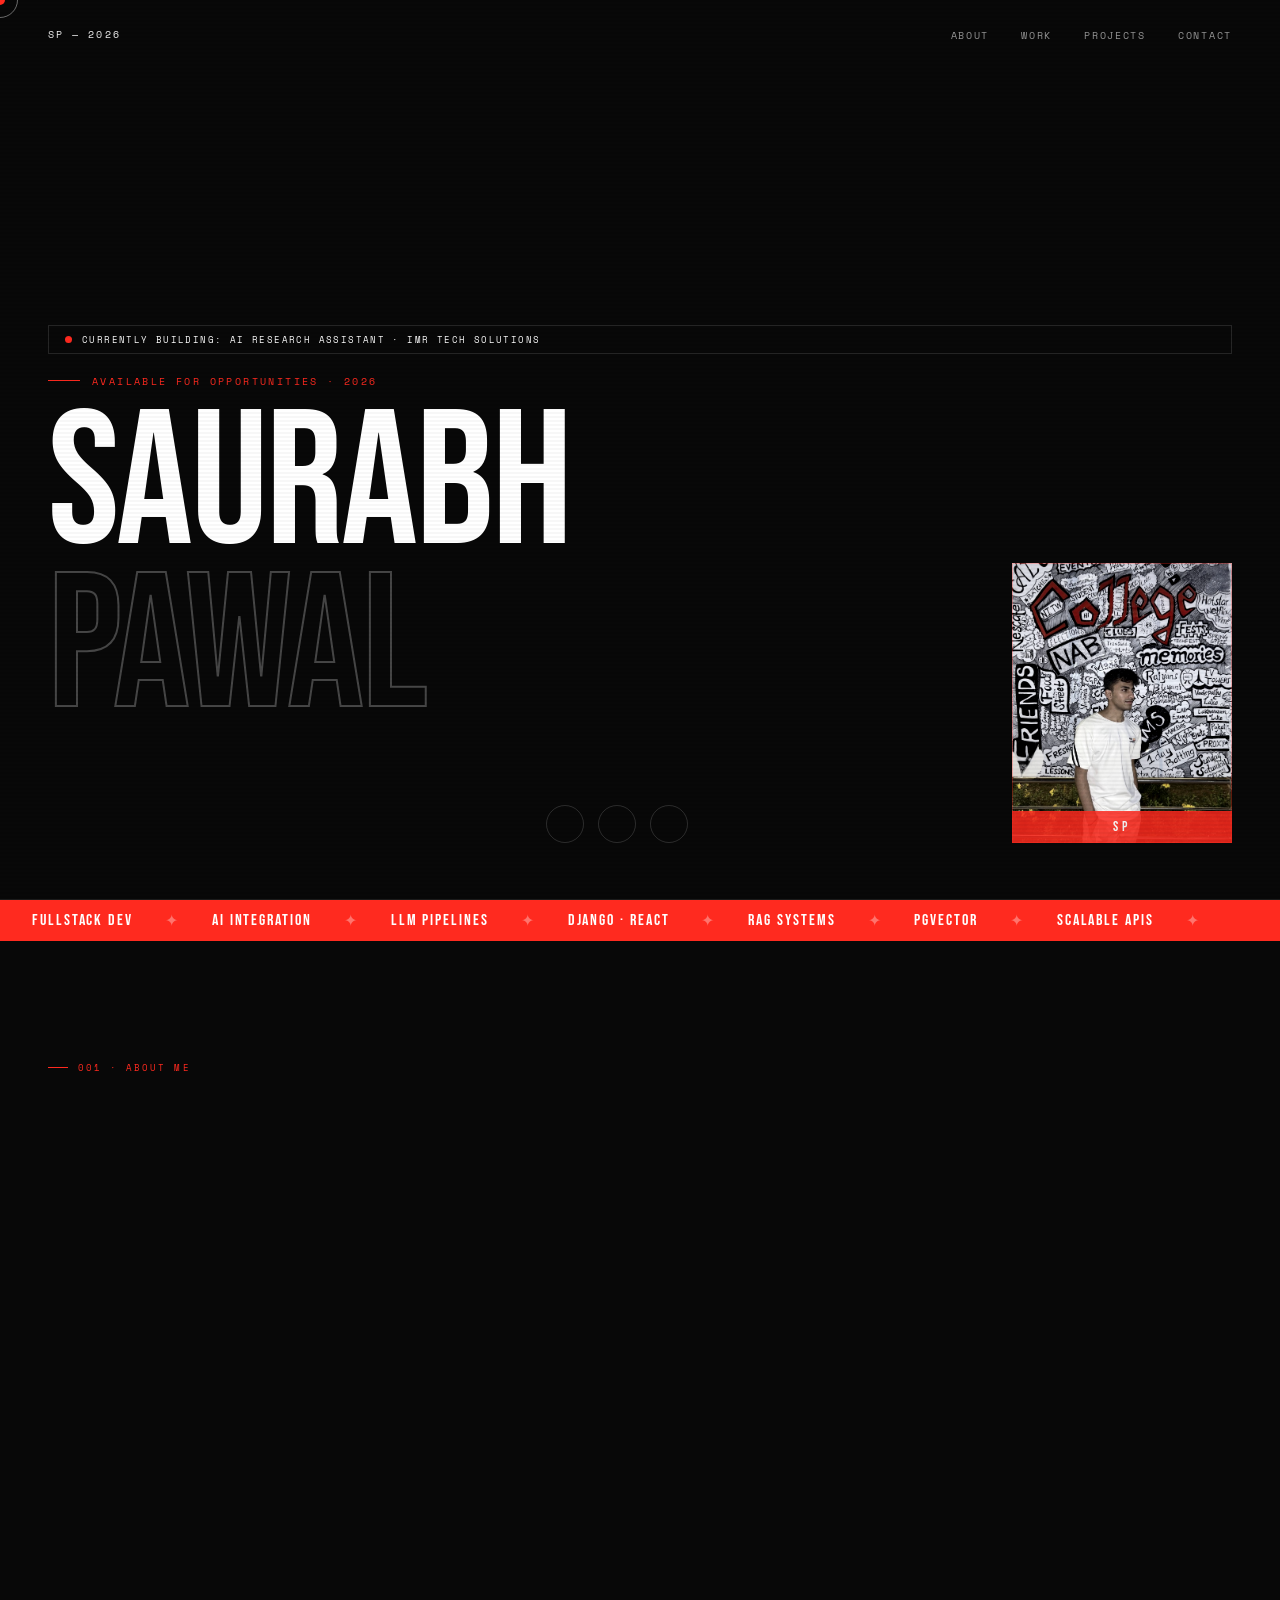
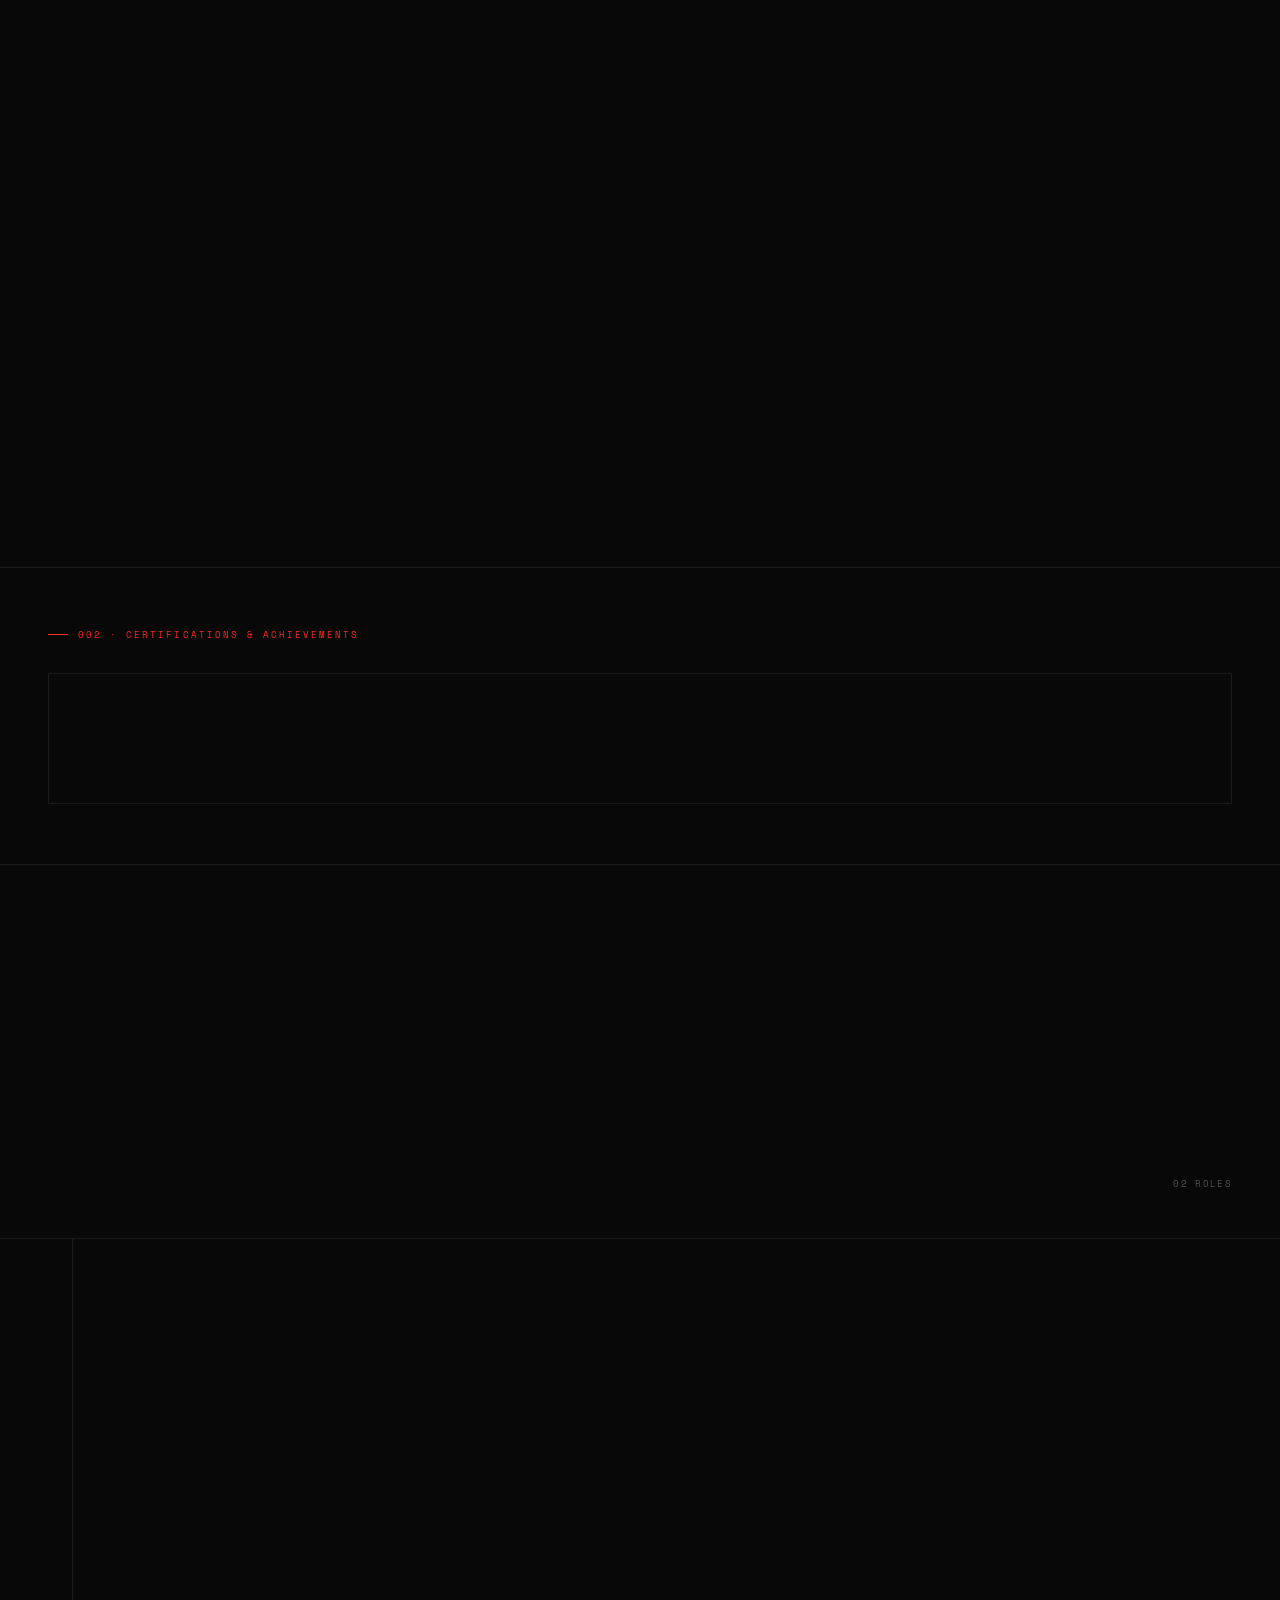
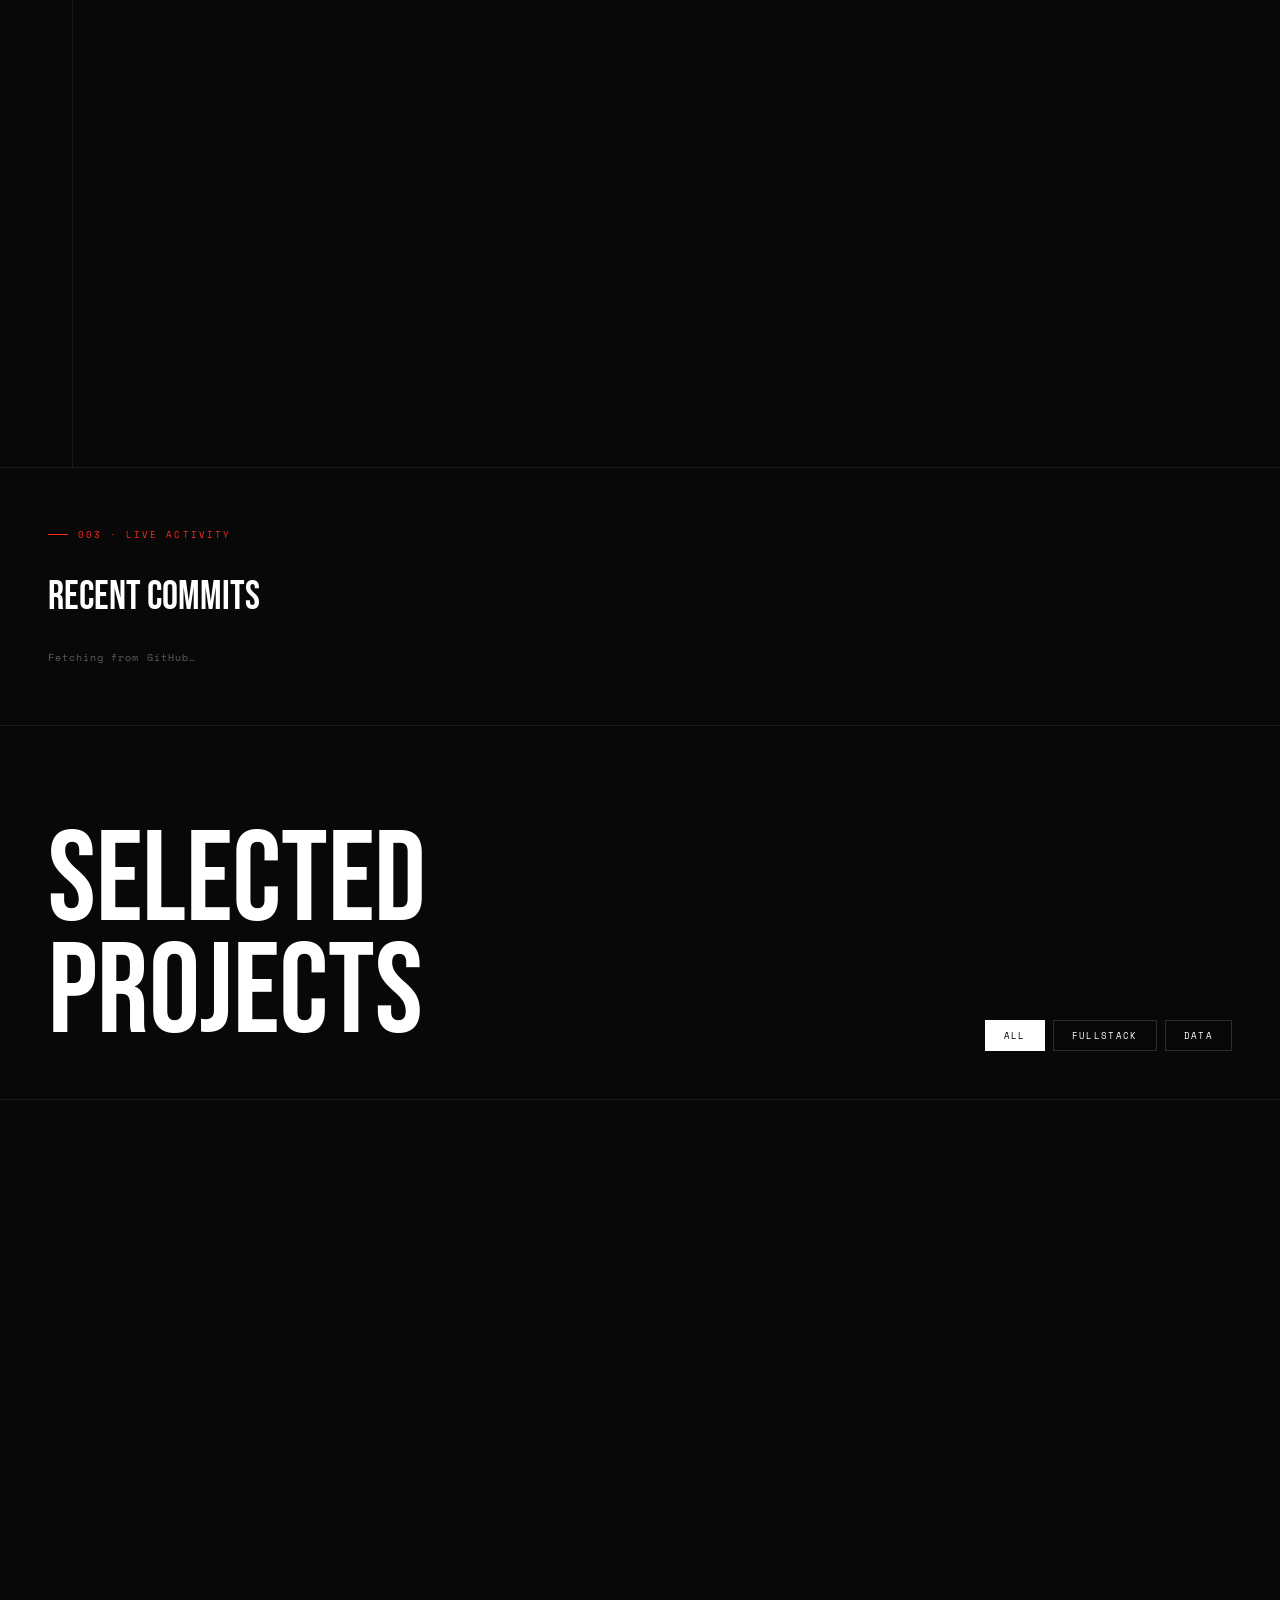
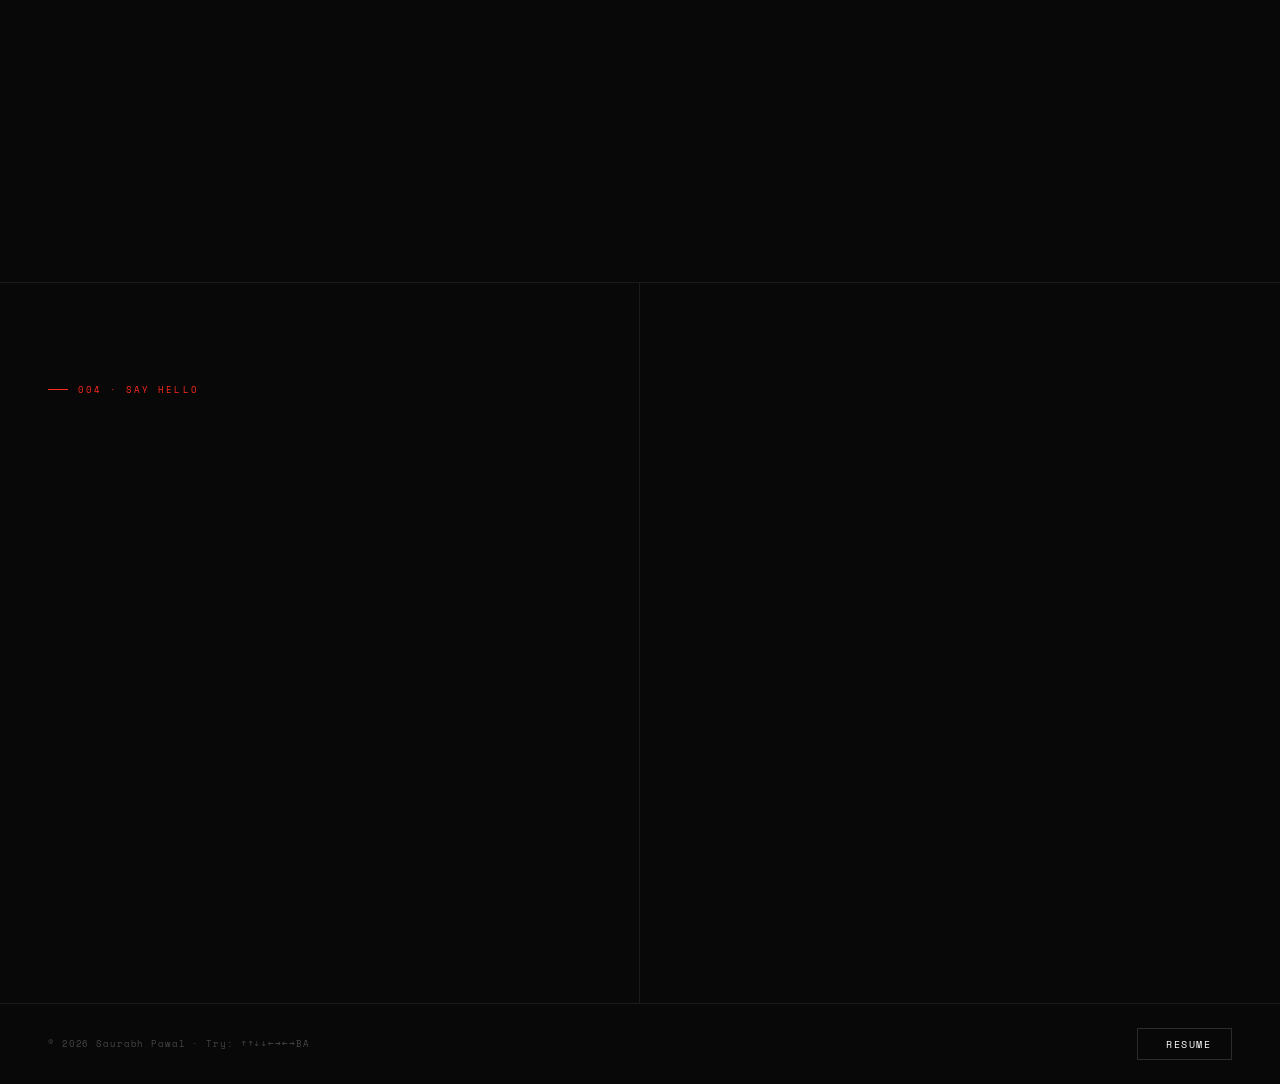
==== commit 59e4821f: "Update index.html" ====
--- a/index.html
+++ b/index.html
@@ -28,15 +28,13 @@
 <script src="https://kit.fontawesome.com/a076d05399.js" crossorigin="anonymous"></script>
 <script src="https://cdnjs.cloudflare.com/ajax/libs/three.js/r128/three.min.js"></script>
 <script src="https://cdn.jsdelivr.net/npm/typed.js@2.0.12"></script>
-<script src="https://cdnjs.cloudflare.com/ajax/libs/gsap/3.12.5/gsap.min.js"></script>
-<script src="https://cdnjs.cloudflare.com/ajax/libs/gsap/3.12.5/ScrollTrigger.min.js"></script>
 <style>
 :root{
   --bg:#080808;--red:#ff2a1f;--blue:#1400ff;--white:#fff;
   --mono:'Space Mono',monospace;--display:'Bebas Neue',sans-serif;--body:'Syne',sans-serif;
 }
 *{margin:0;padding:0;box-sizing:border-box}
-html{scroll-behavior:auto;}
+html{scroll-behavior:auto;overflow-y:scroll}
 body{background:var(--bg);color:var(--white);font-family:var(--body);overflow-x:hidden;cursor:none}
 
 /* ── PRELOADER ─────────────────────────────── */
@@ -93,15 +91,15 @@
 #cv{position:fixed;inset:0;z-index:0;pointer-events:none}
 
 /* ── NAV ───────────────────────────────────── */
-nav{position:fixed;top:36px;left:0;right:0;z-index:8000;display:flex;justify-content:space-between;align-items:center;padding:24px 48px;mix-blend-mode:difference}
-.nl{font-family:var(--mono);font-size:.78rem;letter-spacing:.2em;text-transform:uppercase;color:#fff;text-decoration:none}
+nav{position:fixed;top:0;left:0;right:0;z-index:8000;display:flex;justify-content:space-between;align-items:center;padding:24px 48px;mix-blend-mode:difference}
+.nl{font-family:var(--mono);font-size:.65rem;letter-spacing:.2em;text-transform:uppercase;color:#fff;text-decoration:none}
 .nr{display:flex;gap:32px;list-style:none}
-.nr a{font-family:var(--mono);font-size:.72rem;letter-spacing:.18em;text-transform:uppercase;color:#fff;text-decoration:none;opacity:.6;transition:opacity .2s}
+.nr a{font-family:var(--mono);font-size:.6rem;letter-spacing:.18em;text-transform:uppercase;color:#fff;text-decoration:none;opacity:.6;transition:opacity .2s}
 .nr a:hover{opacity:1}
 
 /* ── HERO ──────────────────────────────────── */
 #hero{position:relative;height:100vh;display:flex;flex-direction:column;justify-content:flex-end;padding:0 48px 56px;z-index:2;overflow:hidden;border-bottom:1px solid rgba(255,255,255,.08)}
-.h-tag{font-family:var(--mono);font-size:.72rem;letter-spacing:.25em;text-transform:uppercase;color:var(--red);margin-bottom:16px;display:flex;align-items:center;gap:12px}
+.h-tag{font-family:var(--mono);font-size:.6rem;letter-spacing:.25em;text-transform:uppercase;color:var(--red);margin-bottom:16px;display:flex;align-items:center;gap:12px}
 .h-tag::before{content:'';width:32px;height:1px;background:var(--red);display:inline-block}
 /* "Currently Building" badge */
 .cur-build{display:inline-flex;align-items:center;gap:10px;font-family:var(--mono);font-size:.58rem;letter-spacing:.15em;text-transform:uppercase;border:1px solid rgba(255,255,255,.12);padding:7px 16px;margin-bottom:20px;position:relative;overflow:hidden}
@@ -112,7 +110,7 @@
 .hname .s2{display:block;-webkit-text-stroke:2px rgba(255,255,255,.25);color:transparent;transition:all .3s}
 .hname .s2:hover{-webkit-text-stroke-color:var(--red)}
 .hbot{display:flex;justify-content:space-between;align-items:flex-end;margin-top:32px;flex-wrap:wrap;gap:16px}
-.htyped{font-family:var(--mono);font-size:.9rem;letter-spacing:.1em;opacity:.45;max-width:380px}
+.htyped{font-family:var(--mono);font-size:.75rem;letter-spacing:.1em;opacity:.45;max-width:340px}
 .htyped #typed{color:var(--red);opacity:1}
 .hsoc{display:flex;gap:14px}
 .hsoc a{width:38px;height:38px;border:1px solid rgba(255,255,255,.15);border-radius:50%;display:flex;align-items:center;justify-content:center;color:#fff;font-size:.9rem;text-decoration:none;transition:all .2s}
@@ -152,7 +150,7 @@
 
 /* ── SECTIONS ──────────────────────────────── */
 section{position:relative;z-index:2}
-.sec-lbl{font-family:var(--mono);font-size:.7rem;letter-spacing:.22em;text-transform:uppercase;color:var(--red);display:flex;align-items:center;gap:10px;margin-bottom:40px}
+.sec-lbl{font-family:var(--mono);font-size:.58rem;letter-spacing:.22em;text-transform:uppercase;color:var(--red);display:flex;align-items:center;gap:10px;margin-bottom:40px}
 .sec-lbl::before{content:'';width:20px;height:1px;background:var(--red);display:inline-block}
 
 /* ── ABOUT ─────────────────────────────────── */
@@ -163,7 +161,7 @@
 .about-big.vis .line{transform:translateY(0)}
 .about-big.vis .line-wrap:nth-child(2) .line{transition-delay:.13s}
 .about-grid{display:grid;grid-template-columns:1fr 1fr;gap:80px;align-items:start}
-.about-bio{font-size:1.15rem;line-height:1.9;opacity:0;transform:translateY(40px);transition:all .8s cubic-bezier(.16,1,.3,1) .2s}
+.about-bio{font-size:1.05rem;line-height:1.85;opacity:0;transform:translateY(40px);transition:all .8s cubic-bezier(.16,1,.3,1) .2s}
 .about-bio.vis{transform:translateY(0);opacity:.65}
 .about-bio strong{color:var(--white);font-weight:700}
 .stat-block{display:grid;grid-template-columns:repeat(3,1fr);border-top:1px solid rgba(255,255,255,.1);margin-top:60px;transform:translateY(40px);opacity:0;transition:all .8s cubic-bezier(.16,1,.3,1) .4s}
@@ -171,34 +169,34 @@
 .stat-it{padding:28px 0;border-right:1px solid rgba(255,255,255,.08)}
 .stat-it:last-child{border-right:none}
 .stat-n{font-family:var(--display);font-size:3.5rem;line-height:1;color:var(--red)}
-.stat-l{font-family:var(--mono);font-size:.65rem;letter-spacing:.15em;text-transform:uppercase;opacity:.4;margin-top:4px}
+.stat-l{font-family:var(--mono);font-size:.55rem;letter-spacing:.15em;text-transform:uppercase;opacity:.4;margin-top:4px}
 .skills-right{transform:translateX(60px);opacity:0;transition:all .8s cubic-bezier(.16,1,.3,1) .3s}
 .skills-right.vis{transform:translateX(0);opacity:1}
-.sh{font-family:var(--display);font-size:2.5rem;margin-bottom:20px}
+.sh{font-family:var(--display);font-size:2.2rem;margin-bottom:20px}
 .sg{display:flex;flex-wrap:wrap;gap:8px}
 /* Magnetic skill pill */
-.sp{font-family:var(--mono);font-size:.7rem;letter-spacing:.1em;text-transform:uppercase;padding:8px 16px;border:1px solid rgba(255,255,255,.12);border-radius:100px;transition:background .2s,border-color .2s,color .2s;cursor:default;display:inline-block;will-change:transform}
+.sp{font-family:var(--mono);font-size:.6rem;letter-spacing:.1em;text-transform:uppercase;padding:7px 14px;border:1px solid rgba(255,255,255,.12);border-radius:100px;transition:background .2s,border-color .2s,color .2s;cursor:default;display:inline-block;will-change:transform}
 .sp:hover{background:var(--red);border-color:var(--red)}
 .skill-bars{margin-top:28px}
 .skill-bar-item{margin-bottom:14px}
 .skill-bar-top{display:flex;justify-content:space-between;align-items:center;margin-bottom:5px}
-.skill-bar-name{font-family:var(--mono);font-size:.68rem;letter-spacing:.12em;text-transform:uppercase;opacity:.7}
-.skill-bar-pct{font-family:var(--mono);font-size:.65rem;color:var(--red);opacity:0;transition:opacity .4s .6s}
+.skill-bar-name{font-family:var(--mono);font-size:.58rem;letter-spacing:.12em;text-transform:uppercase;opacity:.7}
+.skill-bar-pct{font-family:var(--mono);font-size:.55rem;color:var(--red);opacity:0;transition:opacity .4s .6s}
 .skill-bar-item.vis .skill-bar-pct{opacity:1}
 .skill-bar-track{height:2px;background:rgba(255,255,255,.08);position:relative;overflow:hidden}
 .skill-bar-fill{height:100%;background:var(--red);width:0;transition:width 1.1s cubic-bezier(.16,1,.3,1);box-shadow:0 0 8px rgba(255,42,31,.4);position:relative}
 .skill-bar-fill::after{content:'';position:absolute;right:0;top:-2px;width:6px;height:6px;border-radius:50%;background:var(--red);box-shadow:0 0 6px var(--red)}
 .skill-bar-item.vis .skill-bar-fill{width:var(--pct)}
 
-.edu-h{font-family:var(--display);font-size:2.5rem;margin-bottom:20px}
+.edu-h{font-family:var(--display);font-size:2.2rem;margin-bottom:20px}
 .edu-it{border-top:1px solid rgba(255,255,255,.08);padding:18px 0}
 .edu-it:last-child{border-bottom:1px solid rgba(255,255,255,.08)}
-.edu-d{font-weight:700;font-size:1rem}
-.edu-s{font-family:var(--mono);font-size:.68rem;opacity:.4;margin-top:4px;letter-spacing:.05em}
+.edu-d{font-weight:700;font-size:.92rem}
+.edu-s{font-family:var(--mono);font-size:.6rem;opacity:.4;margin-top:4px;letter-spacing:.05em}
 
 /* ── CERTS STRIP ───────────────────────────── */
 #certs{border-bottom:1px solid rgba(255,255,255,.08);padding:60px 48px;overflow:hidden}
-.certs-label{font-family:var(--mono);font-size:.7rem;letter-spacing:.22em;text-transform:uppercase;color:var(--red);margin-bottom:32px;display:flex;align-items:center;gap:10px}
+.certs-label{font-family:var(--mono);font-size:.58rem;letter-spacing:.22em;text-transform:uppercase;color:var(--red);margin-bottom:32px;display:flex;align-items:center;gap:10px}
 .certs-label::before{content:'';width:20px;height:1px;background:var(--red);display:inline-block}
 .certs-grid{display:grid;grid-template-columns:repeat(auto-fit,minmax(200px,1fr));gap:1px;border:1px solid rgba(255,255,255,.08)}
 .cert-card{padding:28px 24px;border-right:1px solid rgba(255,255,255,.08);transform:translateY(30px);opacity:0;transition:all .6s cubic-bezier(.16,1,.3,1),background .3s}
@@ -209,10 +207,10 @@
 .cert-card:nth-child(3){transition-delay:.16s}
 .cert-card:nth-child(4){transition-delay:.24s}
 .cert-card:nth-child(5){transition-delay:.32s}
-.cert-icon{font-size:1.6rem;margin-bottom:12px;color:var(--red)}
-.cert-title{font-family:var(--display);font-size:1.5rem;line-height:1;margin-bottom:6px}
-.cert-issuer{font-family:var(--mono);font-size:.65rem;letter-spacing:.1em;opacity:.4;text-transform:uppercase}
-.cert-year{font-family:var(--mono);font-size:.62rem;opacity:.25;margin-top:8px}
+.cert-icon{font-size:1.4rem;margin-bottom:12px;color:var(--red)}
+.cert-title{font-family:var(--display);font-size:1.3rem;line-height:1;margin-bottom:6px}
+.cert-issuer{font-family:var(--mono);font-size:.58rem;letter-spacing:.1em;opacity:.4;text-transform:uppercase}
+.cert-year{font-family:var(--mono);font-size:.55rem;opacity:.25;margin-top:8px}
 
 /* ── EXPERIENCE TIMELINE ───────────────────── */
 #experience{border-bottom:1px solid rgba(255,255,255,.08);overflow:hidden}
@@ -234,22 +232,22 @@
 .tl-dot{position:absolute;left:-53px;top:8px;width:12px;height:12px;border-radius:50%;background:var(--red);border:2px solid var(--bg);box-shadow:0 0 0 3px rgba(255,42,31,.3);z-index:1}
 .tl-dot::after{content:'';position:absolute;inset:-4px;border-radius:50%;border:1px solid var(--red);opacity:.3;animation:ripple 2s ease-in-out infinite}
 @keyframes ripple{0%{transform:scale(1);opacity:.3}100%{transform:scale(2);opacity:0}}
-.tl-yr{font-family:var(--mono);font-size:.68rem;letter-spacing:.15em;color:var(--red);text-transform:uppercase;margin-bottom:12px}
-.tl-role{font-family:var(--display);font-size:3rem;line-height:1;margin-bottom:4px}
-.tl-co{font-family:var(--mono);font-size:.7rem;letter-spacing:.15em;text-transform:uppercase;color:rgba(255,255,255,.4);margin-bottom:16px}
+.tl-yr{font-family:var(--mono);font-size:.58rem;letter-spacing:.15em;color:var(--red);text-transform:uppercase;margin-bottom:12px}
+.tl-role{font-family:var(--display);font-size:2.8rem;line-height:1;margin-bottom:4px}
+.tl-co{font-family:var(--mono);font-size:.62rem;letter-spacing:.15em;text-transform:uppercase;color:rgba(255,255,255,.4);margin-bottom:16px}
 .tl-co a{color:inherit;text-decoration:none;transition:color .2s}
 .tl-co a:hover{color:var(--red)}
 .tl-tags{display:flex;flex-wrap:wrap;gap:6px;margin-bottom:14px}
-.tl-tag{font-family:var(--mono);font-size:.63rem;letter-spacing:.06em;padding:5px 12px;background:rgba(255,255,255,.07);border-radius:3px}
+.tl-tag{font-family:var(--mono);font-size:.55rem;letter-spacing:.06em;padding:4px 10px;background:rgba(255,255,255,.07);border-radius:3px}
 .tl-logo{width:44px;height:44px;object-fit:contain;filter:grayscale(1)brightness(.6);margin-bottom:16px;transition:filter .3s}
 .tl-item:hover .tl-logo{filter:grayscale(0)brightness(1)}
 .tl-ul{list-style:none;display:flex;flex-direction:column;gap:9px}
-.tl-ul li{font-size:.92rem;line-height:1.7;opacity:.5;padding-left:18px;position:relative}
+.tl-ul li{font-size:.86rem;line-height:1.65;opacity:.5;padding-left:18px;position:relative}
 .tl-ul li::before{content:'→';position:absolute;left:0;color:var(--red);font-size:.75rem}
 
 /* ── GITHUB FEED ───────────────────────────── */
 #github-feed{border-bottom:1px solid rgba(255,255,255,.08);padding:60px 48px}
-.gh-label{font-family:var(--mono);font-size:.7rem;letter-spacing:.22em;text-transform:uppercase;color:var(--red);margin-bottom:32px;display:flex;align-items:center;gap:10px}
+.gh-label{font-family:var(--mono);font-size:.58rem;letter-spacing:.22em;text-transform:uppercase;color:var(--red);margin-bottom:32px;display:flex;align-items:center;gap:10px}
 .gh-label::before{content:'';width:20px;height:1px;background:var(--red);display:inline-block}
 .gh-heading{font-family:var(--display);font-size:2.5rem;margin-bottom:28px}
 .gh-list{display:flex;flex-direction:column;gap:0}
@@ -258,17 +256,17 @@
 .gh-item:last-child{border-bottom:1px solid rgba(255,255,255,.08)}
 .gh-left{display:flex;align-items:center;gap:14px;min-width:0}
 .gh-dot{width:7px;height:7px;border-radius:50%;background:var(--red);flex-shrink:0}
-.gh-msg{font-size:.95rem;opacity:.7;overflow:hidden;text-overflow:ellipsis;white-space:nowrap}
-.gh-repo{font-family:var(--mono);font-size:.65rem;opacity:.35;letter-spacing:.08em;margin-top:2px;overflow:hidden;text-overflow:ellipsis;white-space:nowrap}
-.gh-time{font-family:var(--mono);font-size:.65rem;opacity:.3;letter-spacing:.08em;white-space:nowrap;flex-shrink:0}
-.gh-loading{font-family:var(--mono);font-size:.72rem;opacity:.35;letter-spacing:.1em}
+.gh-msg{font-size:.88rem;opacity:.7;overflow:hidden;text-overflow:ellipsis;white-space:nowrap}
+.gh-repo{font-family:var(--mono);font-size:.58rem;opacity:.35;letter-spacing:.08em;margin-top:2px;overflow:hidden;text-overflow:ellipsis;white-space:nowrap}
+.gh-time{font-family:var(--mono);font-size:.58rem;opacity:.3;letter-spacing:.08em;white-space:nowrap;flex-shrink:0}
+.gh-loading{font-family:var(--mono);font-size:.65rem;opacity:.35;letter-spacing:.1em}
 
 /* ── PROJECTS ──────────────────────────────── */
 #projects{border-bottom:1px solid rgba(255,255,255,.08);overflow:hidden}
 .proj-hd{padding:100px 48px 48px;border-bottom:1px solid rgba(255,255,255,.08);display:flex;justify-content:space-between;align-items:flex-end}
 .proj-title{font-family:var(--display);font-size:clamp(4rem,10vw,11rem);line-height:.88}
 .fb{display:flex;gap:8px}
-.fb button{font-family:var(--mono);font-size:.63rem;letter-spacing:.15em;text-transform:uppercase;padding:9px 20px;border:1px solid rgba(255,255,255,.15);background:transparent;color:#fff;cursor:none;transition:all .2s}
+.fb button{font-family:var(--mono);font-size:.55rem;letter-spacing:.15em;text-transform:uppercase;padding:8px 18px;border:1px solid rgba(255,255,255,.15);background:transparent;color:#fff;cursor:none;transition:all .2s}
 .fb button.active,.fb button:hover{background:#fff;color:#000;border-color:#fff}
 .pg{display:grid;grid-template-columns:repeat(2,1fr)}
 .pc{border-bottom:1px solid rgba(255,255,255,.08);border-right:1px solid rgba(255,255,255,.08);padding:0;position:relative;overflow:hidden;cursor:none;display:flex;flex-direction:column;min-height:380px;transform:translateY(80px);opacity:0;transition:transform .85s cubic-bezier(.16,1,.3,1),opacity .7s,background .3s}
@@ -280,14 +278,14 @@
 .pc-img{width:100%;height:200px;object-fit:cover;filter:grayscale(.7)brightness(.6);transition:all .5s;transform:scale(1.05)}
 .pc:hover .pc-img{filter:grayscale(0)brightness(.85);transform:scale(1)}
 .pc-body{padding:28px 32px;display:flex;flex-direction:column;flex:1;gap:10px}
-.pc-num{font-family:var(--mono);font-size:.62rem;letter-spacing:.15em;opacity:.3}
-.pc-name{font-family:var(--display);font-size:2.6rem;line-height:1;transition:color .2s}
+.pc-num{font-family:var(--mono);font-size:.55rem;letter-spacing:.15em;opacity:.3}
+.pc-name{font-family:var(--display);font-size:2.4rem;line-height:1;transition:color .2s}
 .pc:hover .pc-name{color:var(--red)}
-.pc-desc{font-size:.92rem;line-height:1.7;opacity:.5;flex:1}
+.pc-desc{font-size:.85rem;line-height:1.65;opacity:.5;flex:1}
 .pc-foot{display:flex;justify-content:space-between;align-items:center;margin-top:auto}
-.pc-cat{font-family:var(--mono);font-size:.62rem;letter-spacing:.12em;text-transform:uppercase;opacity:.3}
+.pc-cat{font-family:var(--mono);font-size:.55rem;letter-spacing:.12em;text-transform:uppercase;opacity:.3}
 /* Magnetic button */
-.det-btn{font-family:var(--mono);font-size:.68rem;letter-spacing:.15em;text-transform:uppercase;color:#fff;text-decoration:none;border:1px solid rgba(255,255,255,.2);padding:8px 18px;transition:background .2s,border-color .2s;display:inline-block;will-change:transform}
+.det-btn{font-family:var(--mono);font-size:.6rem;letter-spacing:.15em;text-transform:uppercase;color:#fff;text-decoration:none;border:1px solid rgba(255,255,255,.2);padding:7px 16px;transition:background .2s,border-color .2s;display:inline-block;will-change:transform}
 .pc:hover .det-btn{background:var(--red);border-color:var(--red)}
 
 /* ── CONTACT ───────────────────────────────── */
@@ -299,19 +297,19 @@
 .clinks.vis{transform:translateY(0);opacity:1}
 .clinks li{border-top:1px solid rgba(255,255,255,.08);padding:18px 0}
 .clinks li:last-child{border-bottom:1px solid rgba(255,255,255,.08)}
-.clinks a{font-family:var(--mono);font-size:.82rem;letter-spacing:.08em;color:#fff;text-decoration:none;display:flex;align-items:center;gap:12px;opacity:.5;transition:all .2s}
+.clinks a{font-family:var(--mono);font-size:.7rem;letter-spacing:.08em;color:#fff;text-decoration:none;display:flex;align-items:center;gap:12px;opacity:.5;transition:all .2s}
 .clinks a:hover{opacity:1;color:var(--red)}
 .clinks i{width:14px}
 .cr{padding:100px 48px;display:flex;flex-direction:column;justify-content:center;gap:24px;transform:translateX(40px);opacity:0;transition:all .8s cubic-bezier(.16,1,.3,1) .3s}
 .cr.vis{transform:translateX(0);opacity:1}
 .cr h3{font-family:var(--display);font-size:2.8rem}
 .ff{display:flex;flex-direction:column;gap:6px}
-.ff label{font-family:var(--mono);font-size:.65rem;letter-spacing:.18em;text-transform:uppercase;opacity:.4}
-.ff input,.ff textarea{background:transparent;border:none;border-bottom:1px solid rgba(255,255,255,.15);padding:10px 0;font-family:var(--body);font-size:1rem;color:#fff;outline:none;transition:border-color .2s;width:100%}
+.ff label{font-family:var(--mono);font-size:.55rem;letter-spacing:.18em;text-transform:uppercase;opacity:.4}
+.ff input,.ff textarea{background:transparent;border:none;border-bottom:1px solid rgba(255,255,255,.15);padding:10px 0;font-family:var(--body);font-size:.92rem;color:#fff;outline:none;transition:border-color .2s;width:100%}
 .ff input:focus,.ff textarea:focus{border-color:var(--red)}
 .ff textarea{resize:vertical;min-height:90px}
 /* Magnetic submit btn */
-.sbtn{align-self:flex-start;font-family:var(--mono);font-size:.72rem;letter-spacing:.2em;text-transform:uppercase;background:var(--red);color:#fff;border:none;padding:14px 36px;cursor:none;position:relative;overflow:hidden;display:inline-block;will-change:transform}
+.sbtn{align-self:flex-start;font-family:var(--mono);font-size:.65rem;letter-spacing:.2em;text-transform:uppercase;background:var(--red);color:#fff;border:none;padding:14px 36px;cursor:none;position:relative;overflow:hidden;display:inline-block;will-change:transform}
 .sbtn::after{content:'';position:absolute;inset:0;background:#fff;transform:scaleX(0);transform-origin:left;transition:transform .3s;z-index:0}
 .sbtn:hover::after{transform:scaleX(1)}
 .sbtn span{position:relative;z-index:1;transition:color .3s}
@@ -320,8 +318,8 @@
 
 /* ── FOOTER ────────────────────────────────── */
 footer{border-top:1px solid rgba(255,255,255,.08);padding:24px 48px;display:flex;justify-content:space-between;align-items:center;position:relative;z-index:2}
-.fc{font-family:var(--mono);font-size:.65rem;letter-spacing:.1em;opacity:.25}
-.dl{font-family:var(--mono);font-size:.68rem;letter-spacing:.15em;text-transform:uppercase;color:#fff;text-decoration:none;border:1px solid rgba(255,255,255,.15);padding:8px 20px;transition:all .2s;display:flex;align-items:center;gap:8px}
+.fc{font-family:var(--mono);font-size:.55rem;letter-spacing:.1em;opacity:.25}
+.dl{font-family:var(--mono);font-size:.6rem;letter-spacing:.15em;text-transform:uppercase;color:#fff;text-decoration:none;border:1px solid rgba(255,255,255,.15);padding:8px 20px;transition:all .2s;display:flex;align-items:center;gap:8px}
 .dl:hover{background:var(--red);border-color:var(--red)}
 
 /* ── MODAL ─────────────────────────────────── */
@@ -330,11 +328,11 @@
 @keyframes su{from{transform:translateY(50px) scale(.97);opacity:0}to{transform:none;opacity:1}}
 .cb{position:absolute;top:20px;right:24px;font-size:1.4rem;cursor:none;color:rgba(255,255,255,.4);background:none;border:none;font-family:var(--mono);transition:color .2s}
 .cb:hover{color:var(--red)}
-#mpt{font-family:var(--display);font-size:3.2rem;margin-bottom:20px}
+#mpt{font-family:var(--display);font-size:3rem;margin-bottom:20px}
 #mpi{width:100%;height:180px;object-fit:cover;border-radius:4px;margin-bottom:20px;filter:grayscale(.3)}
-#mps{font-size:1rem;line-height:1.75;opacity:.65;margin-bottom:18px}
+#mps{font-size:.92rem;line-height:1.7;opacity:.65;margin-bottom:18px}
 #mpdl{list-style:none;display:flex;flex-direction:column;gap:10px;margin-bottom:24px}
-#mpdl li{font-size:.9rem;line-height:1.65;opacity:.55;padding-left:16px;position:relative}
+#mpdl li{font-size:.82rem;line-height:1.6;opacity:.55;padding-left:16px;position:relative}
 #mpdl li::before{content:'→';position:absolute;left:0;color:var(--red)}
 /* Project hover overlay */
 .pc-overlay{position:absolute;inset:0;background:rgba(255,42,31,.08);opacity:0;transition:opacity .3s;pointer-events:none;z-index:1}
@@ -348,287 +346,12 @@
 .mts{margin-top:20px}
 
 #mtl{list-style:none;display:flex;flex-wrap:wrap;gap:8px}
-#mtl li{font-family:var(--mono);font-size:.68rem;letter-spacing:.08em;padding:5px 12px;border:1px solid rgba(255,255,255,.15)}
+#mtl li{font-family:var(--mono);font-size:.6rem;letter-spacing:.08em;padding:5px 12px;border:1px solid rgba(255,255,255,.15)}
 
 /* ── EASTER EGG ────────────────────────────── */
 #egg{position:fixed;inset:0;z-index:999990;pointer-events:none;overflow:hidden;display:none}
 .confetti{position:absolute;width:8px;height:8px;border-radius:2px;animation:fall linear forwards}
 @keyframes fall{0%{transform:translateY(-20px) rotate(0deg);opacity:1}100%{transform:translateY(110vh) rotate(720deg);opacity:0}}
-
-/* ── SECTION REVEAL PANELS ──────────────────── */
-.sec-reveal{
-  position:fixed;inset:0;z-index:5000;
-  pointer-events:none;
-  overflow:hidden;
-  visibility:hidden;
-}
-.sec-reveal-top,.sec-reveal-bot{
-  position:absolute;left:0;right:0;height:50%;
-  background:var(--bg);
-  display:flex;overflow:hidden;
-}
-.sec-reveal-top{top:0;align-items:flex-end;justify-content:center;}
-.sec-reveal-bot{bottom:0;align-items:flex-start;justify-content:center;}
-.sr-text{
-  font-family:var(--display);
-  font-size:clamp(6rem,18vw,22rem);
-  color:var(--red);
-  line-height:.85;
-  letter-spacing:-.01em;
-  display:block;
-  white-space:nowrap;
-  user-select:none;
-}
-.sec-reveal-top .sr-text{
-  padding-bottom:.05em;
-  transform:translateY(-110%);
-}
-.sec-reveal-bot .sr-text{
-  padding-top:.05em;
-  transform:translateY(110%);
-}
-.sec-reveal-line{
-  position:absolute;top:calc(50% - .5px);left:50%;
-  height:1px;background:var(--red);opacity:.5;
-  width:0;transform:translateX(-50%);
-}
-/* spacer that pins during the reveal animation */
-.reveal-trigger{height:150vh;position:relative;pointer-events:none;}
-
-/* ── OPEN TO WORK BADGE ─────────────────────── */
-#otw-badge{
-  position:fixed;
-  left:0;top:0;right:0;
-  z-index:4500;
-  pointer-events:none;
-}
-/* Animated ticker tape across the very top */
-#otw-ticker{
-  pointer-events:all;
-  width:100%;
-  background:var(--red);
-  overflow:hidden;
-  height:36px;
-  display:flex;
-  align-items:center;
-  position:relative;
-  cursor:none;
-}
-#otw-ticker::before,#otw-ticker::after{
-  content:'';position:absolute;top:0;bottom:0;width:60px;z-index:2;
-}
-#otw-ticker::before{left:0;background:linear-gradient(to right,var(--red),transparent);}
-#otw-ticker::after{right:0;background:linear-gradient(to left,var(--red),transparent);}
-.otw-ticker-inner{
-  display:flex;align-items:center;gap:0;
-  white-space:nowrap;
-  animation:ticker-scroll 18s linear infinite;
-  will-change:transform;
-}
-.otw-ticker-inner:hover{animation-play-state:paused;}
-@keyframes ticker-scroll{
-  0%{transform:translateX(0);}
-  100%{transform:translateX(-50%);}
-}
-.otw-tick-item{
-  display:inline-flex;align-items:center;gap:14px;
-  font-family:var(--mono);font-size:.58rem;letter-spacing:.18em;
-  text-transform:uppercase;color:#fff;
-  padding:0 28px;
-}
-.otw-tick-sep{
-  color:rgba(255,255,255,.4);font-size:.9rem;
-}
-/* Floating card — bottom left, always visible */
-#otw-card{
-  position:fixed;
-  bottom:32px;left:32px;
-  z-index:4500;
-  width:230px;
-  pointer-events:all;
-  cursor:none;
-}
-.otw-card-inner{
-  background:#0a0a0a;
-  border:1px solid var(--red);
-  position:relative;
-  overflow:hidden;
-  padding:20px 20px 16px;
-}
-/* Animated red corner accent */
-.otw-card-inner::before{
-  content:'';
-  position:absolute;top:0;left:0;
-  width:40px;height:40px;
-  background:var(--red);
-  clip-path:polygon(0 0,100% 0,0 100%);
-}
-/* Scan animation inside card */
-.otw-card-inner::after{
-  content:'';
-  position:absolute;inset:0;
-  background:linear-gradient(180deg,transparent 0%,rgba(255,42,31,.04) 50%,transparent 100%);
-  animation:card-scan 2.5s ease-in-out infinite;
-}
-@keyframes card-scan{
-  0%{transform:translateY(-100%);}
-  100%{transform:translateY(100%);}
-}
-.otw-card-status{
-  display:flex;align-items:center;gap:8px;
-  font-family:var(--mono);font-size:.58rem;letter-spacing:.2em;
-  text-transform:uppercase;color:rgba(255,255,255,.5);
-  margin-bottom:12px;position:relative;z-index:1;
-}
-.otw-card-status .dot-live{width:6px;height:6px;flex-shrink:0;}
-.otw-card-title{
-  font-family:var(--display);font-size:2.2rem;line-height:.9;
-  color:#fff;margin-bottom:14px;position:relative;z-index:1;
-}
-.otw-card-title em{color:var(--red);font-style:normal;}
-.otw-card-roles{
-  list-style:none;display:flex;flex-direction:column;gap:0;
-  position:relative;z-index:1;margin-bottom:14px;
-}
-.otw-card-roles li{
-  font-family:var(--mono);font-size:.62rem;letter-spacing:.06em;
-  color:rgba(255,255,255,.8);
-  padding:6px 0;
-  border-bottom:1px solid rgba(255,255,255,.06);
-  display:flex;align-items:center;gap:8px;
-  transition:color .2s,padding-left .2s;
-}
-.otw-card-roles li:last-child{border-bottom:none;}
-.otw-card-roles li:hover{color:#fff;padding-left:4px;}
-.otw-card-roles li::before{
-  content:'→';color:var(--red);font-size:.6rem;flex-shrink:0;
-}
-.otw-card-cta{
-  display:flex;align-items:center;justify-content:center;gap:8px;
-  font-family:var(--mono);font-size:.6rem;letter-spacing:.15em;
-  text-transform:uppercase;color:#000;
-  background:#fff;text-decoration:none;
-  padding:9px 12px;
-  position:relative;z-index:1;
-  transition:background .2s,color .2s;
-  border:1px solid transparent;
-}
-.otw-card-cta:hover{background:var(--red);color:#fff;}
-/* Glowing red outline pulse on the whole card */
-@keyframes card-glow{
-  0%,100%{box-shadow:0 0 0 0 rgba(255,42,31,0),0 8px 32px rgba(0,0,0,.6);}
-  50%{box-shadow:0 0 0 3px rgba(255,42,31,.25),0 8px 32px rgba(0,0,0,.6);}
-}
-.otw-card-inner{animation:card-glow 2.4s ease-in-out infinite;}
-/* Drag handle hint */
-.otw-drag-hint{
-  font-family:var(--mono);font-size:.42rem;letter-spacing:.12em;
-  text-transform:uppercase;color:rgba(255,255,255,.2);
-  text-align:center;margin-top:6px;
-}
-@media(max-width:600px){
-  #otw-card{bottom:20px;left:16px;width:200px;}
-  .otw-card-title{font-size:1.6rem;}
-  #otw-ticker{height:30px;}
-  .otw-tick-item{font-size:.5rem;padding:0 18px;}
-}
-
-/* ── CURRENTLY STUDYING ────────────────────── */
-.cs-section{margin-top:36px;opacity:0;transform:translateY(30px);transition:all .8s cubic-bezier(.16,1,.3,1) .5s}
-.cs-section.vis{opacity:1;transform:translateY(0)}
-.cs-label{font-family:var(--mono);font-size:.62rem;letter-spacing:.22em;text-transform:uppercase;color:var(--red);display:flex;align-items:center;gap:8px;margin-bottom:12px}
-.cs-cards{display:flex;flex-direction:column;gap:8px}
-
-/* Card shell */
-.cs-card{
-  position:relative;
-  border:1px solid rgba(255,255,255,.1);
-  padding:16px 16px 14px;
-  overflow:hidden;
-  transition:border-color .3s,background .3s;
-  cursor:default;
-}
-.cs-card:hover{border-color:rgba(255,42,31,.4);background:rgba(255,42,31,.02)}
-.cs-card--mck:hover{border-color:rgba(100,136,255,.35);background:rgba(100,136,255,.02)}
-
-/* Top row: badge + meta + arc */
-.cs-card-top{display:flex;align-items:center;gap:12px}
-
-/* Square institution badge */
-.cs-inst-badge{
-  font-family:var(--display);
-  font-size:.95rem;
-  letter-spacing:.03em;
-  color:var(--white);
-  background:rgba(255,42,31,.1);
-  border:1px solid rgba(255,42,31,.25);
-  width:44px;height:44px;
-  display:flex;align-items:center;justify-content:center;
-  flex-shrink:0;
-  line-height:1;
-}
-.cs-inst-badge span{color:var(--red)}
-.cs-inst-badge--mck{background:rgba(100,136,255,.08);border-color:rgba(100,136,255,.2)}
-.cs-inst-badge--mck span{color:#6688ff}
-
-/* Meta text */
-.cs-card-meta{flex:1;min-width:0}
-.cs-card-title{
-  font-family:var(--display);
-  font-size:1.45rem;
-  line-height:1;
-  margin-bottom:3px;
-  letter-spacing:.01em;
-}
-.cs-card-sub{
-  font-family:var(--body);
-  font-size:.8rem;
-  line-height:1.5;
-  opacity:.4;
-  margin-bottom:0;
-  white-space:nowrap;
-  overflow:hidden;
-  text-overflow:ellipsis;
-}
-.cs-card-org{
-  font-family:var(--mono);
-  font-size:.6rem;
-  letter-spacing:.14em;
-  text-transform:uppercase;
-  color:var(--red);
-  margin-top:4px;
-  opacity:.75;
-}
-.cs-card--mck .cs-card-org{color:#6688ff}
-
-/* Footer row */
-.cs-card-foot{
-  display:flex;
-  align-items:center;
-  justify-content:space-between;
-  margin-top:12px;
-  padding-top:10px;
-  border-top:1px solid rgba(255,255,255,.06);
-}
-.cs-pill{
-  display:inline-flex;align-items:center;gap:5px;
-  font-family:var(--mono);font-size:.5rem;letter-spacing:.13em;text-transform:uppercase;
-  padding:3px 9px;
-  background:rgba(255,42,31,.08);border:1px solid rgba(255,42,31,.2);
-  color:var(--red);
-}
-.cs-pill--mck{background:rgba(100,136,255,.07);border-color:rgba(100,136,255,.18);color:#6688ff}
-.cs-card-type{font-family:var(--mono);font-size:.48rem;letter-spacing:.1em;text-transform:uppercase;opacity:.22}
-
-/* McKinsey arc — sits right of the badge */
-.cs-arc{width:38px;height:38px;flex-shrink:0;opacity:.75}
-.cs-arc-fill{transition:stroke-dashoffset 1.4s cubic-bezier(.16,1,.3,1) .8s}
-.cs-section.vis .cs-arc-fill{stroke-dashoffset:45}
-
-/* Subtle scan line */
-.cs-scan{position:absolute;inset:0;background:linear-gradient(180deg,transparent 0%,rgba(255,42,31,.025) 50%,transparent 100%);animation:cs-scan-anim 3.5s ease-in-out infinite;pointer-events:none}
-.cs-card--mck .cs-scan{background:linear-gradient(180deg,transparent 0%,rgba(100,136,255,.03) 50%,transparent 100%)}
-@keyframes cs-scan-anim{0%{transform:translateY(-100%)}100%{transform:translateY(100%)}}
 
 /* ── SCANLINE ──────────────────────────────── */
 body::after{content:'';position:fixed;inset:0;background:repeating-linear-gradient(0deg,transparent,transparent 2px,rgba(0,0,0,.03) 2px,rgba(0,0,0,.03) 4px);pointer-events:none;z-index:9997}
@@ -737,48 +460,6 @@
 <!-- TOAST -->
 <div id="toast">COPIED!</div>
 
-<!-- OPEN TO WORK — ticker + card -->
-<div id="otw-badge">
-  <!-- Red ticker tape across the top -->
-  <div id="otw-ticker">
-    <div class="otw-ticker-inner">
-      <!-- Repeated twice for seamless loop -->
-      <span class="otw-tick-item"><span class="dot-live" style="width:6px;height:6px;flex-shrink:0"></span> Available Now <span class="otw-tick-sep">✦</span></span>
-      <span class="otw-tick-item">Fullstack Developer <span class="otw-tick-sep">✦</span></span>
-      <span class="otw-tick-item">Backend Developer <span class="otw-tick-sep">✦</span></span>
-      <span class="otw-tick-item">Frontend Developer <span class="otw-tick-sep">✦</span></span>
-      <span class="otw-tick-item">AI / ML Developer <span class="otw-tick-sep">✦</span></span>
-      <span class="otw-tick-item">Open to Opportunities <span class="otw-tick-sep">✦</span></span>
-      <span class="otw-tick-item"><span class="dot-live" style="width:6px;height:6px;flex-shrink:0"></span> Available Now <span class="otw-tick-sep">✦</span></span>
-      <span class="otw-tick-item">Fullstack Developer <span class="otw-tick-sep">✦</span></span>
-      <span class="otw-tick-item">Backend Developer <span class="otw-tick-sep">✦</span></span>
-      <span class="otw-tick-item">Frontend Developer <span class="otw-tick-sep">✦</span></span>
-      <span class="otw-tick-item">AI / ML Developer <span class="otw-tick-sep">✦</span></span>
-      <span class="otw-tick-item">Open to Opportunities <span class="otw-tick-sep">✦</span></span>
-    </div>
-  </div>
-</div>
-
-<!-- Floating OTW Card — bottom left -->
-<div id="otw-card">
-  <div class="otw-card-inner">
-    <div class="otw-card-status">
-      <span class="dot-live"></span> Open to work · 2026
-    </div>
-    <div class="otw-card-title">Hire<br><em>Saurabh.</em></div>
-    <ul class="otw-card-roles">
-      <li>Fullstack Developer</li>
-      <li>Backend Developer</li>
-      <li>Frontend Developer</li>
-      <li>AI / ML Developer</li>
-    </ul>
-    <a href="mailto:21129saurabh@gmail.com" class="otw-card-cta">
-      <i class="fas fa-bolt"></i> Let's talk
-    </a>
-  </div>
-  <div class="otw-drag-hint">↑ hover to pause ticker</div>
-</div>
-
 <!-- EASTER EGG CANVAS -->
 <div id="egg"></div>
 
@@ -835,14 +516,6 @@
     <span>Django · React</span><span class="dot">✦</span><span>RAG Systems</span><span class="dot">✦</span>
     <span>pgvector</span><span class="dot">✦</span><span>Scalable APIs</span><span class="dot">✦</span>
   </div>
-</div>
-
-<!-- REVEAL: ABOUT -->
-<div class="reveal-trigger" id="rt-about"></div>
-<div class="sec-reveal" id="sr-about">
-  <div class="sec-reveal-top"><span class="sr-text">ABOUT</span></div>
-  <div class="sec-reveal-bot"><span class="sr-text">ABOUT</span></div>
-  <div class="sec-reveal-line" id="srl-about"></div>
 </div>
 
 <!-- ABOUT -->
@@ -885,58 +558,6 @@
         <div class="edu-it"><div class="edu-d">12th, CBSE</div><div class="edu-s">Pratibha International, Maharashtra · 2020–2022</div></div>
         <div class="edu-it"><div class="edu-d">10th, CBSE</div><div class="edu-s">SNBP International, Pune · 2007–2020</div></div>
       </div>
-
-      <!-- CURRENTLY STUDYING -->
-      <div class="cs-section" id="cs-section">
-        <div class="cs-label"><span class="dot-live" style="width:6px;height:6px;flex-shrink:0"></span> Currently Studying</div>
-        <div class="cs-cards">
-
-          <!-- IIM Visakhapatnam -->
-          <div class="cs-card cs-card--iim">
-            <div class="cs-card-top">
-              <div class="cs-inst-badge">IIM<span>V</span></div>
-              <div class="cs-card-meta">
-                <div class="cs-card-title">PGPMCI</div>
-                <div class="cs-card-sub">Post Graduate Programme in Management for Chief Innovation</div>
-                <div class="cs-card-org">IIM Visakhapatnam</div>
-              </div>
-              <div class="cs-pill" style="flex-shrink:0;align-self:center"><i class="fas fa-graduation-cap"></i> Live</div>
-            </div>
-            <div class="cs-card-foot">
-              <div class="cs-card-type">Management · Innovation · Strategy</div>
-              <div class="cs-card-type">In Progress · 2025–2026</div>
-            </div>
-            <div class="cs-scan"></div>
-          </div>
-
-          <!-- McKinsey Forward -->
-          <div class="cs-card cs-card--mck">
-            <div class="cs-card-top">
-              <div class="cs-inst-badge cs-inst-badge--mck">Mc<span>K</span></div>
-              <div class="cs-card-meta">
-                <div class="cs-card-title">Forward Program</div>
-                <div class="cs-card-sub">Leadership &amp; Problem Solving · McKinsey &amp; Company</div>
-                <div class="cs-card-org">McKinsey &amp; Company</div>
-              </div>
-              <svg class="cs-arc" viewBox="0 0 60 60" style="flex-shrink:0;align-self:center">
-                <circle cx="30" cy="30" r="24" fill="none" stroke="rgba(255,255,255,.06)" stroke-width="3"/>
-                <circle cx="30" cy="30" r="24" fill="none" stroke="#6688ff" stroke-width="3"
-                  stroke-dasharray="150.8" stroke-dashoffset="150.8"
-                  stroke-linecap="round" transform="rotate(-90 30 30)"
-                  class="cs-arc-fill"/>
-                <text x="50%" y="54%" dominant-baseline="middle" text-anchor="middle"
-                  font-family="'Space Mono',monospace" font-size="8" fill="rgba(255,255,255,.4)">10W</text>
-              </svg>
-            </div>
-            <div class="cs-card-foot">
-              <div class="cs-card-type">Strategy · Leadership · Consulting</div>
-              <div class="cs-pill cs-pill--mck"><i class="fas fa-chart-line"></i> 10 Weeks</div>
-            </div>
-            <div class="cs-scan"></div>
-          </div>
-
-        </div>
-      </div>
     </div>
   </div>
 </section>
@@ -949,17 +570,9 @@
     <div class="cert-card"><div class="cert-icon"><i class="fab fa-python"></i></div><div class="cert-title">Python for Data Science</div><div class="cert-issuer">IBM · Coursera</div><div class="cert-year">2023</div></div>
     <div class="cert-card"><div class="cert-icon"><i class="fas fa-database"></i></div><div class="cert-title">PostgreSQL Advanced</div><div class="cert-issuer">LinkedIn Learning</div><div class="cert-year">2024</div></div>
     <div class="cert-card"><div class="cert-icon"><i class="fas fa-shield-alt"></i></div><div class="cert-title">Web Security Fundamentals</div><div class="cert-issuer">OWASP Foundation</div><div class="cert-year">2023</div></div>
-    <div class="cert-card"><div class="cert-icon"><i class="fas fa-trophy"></i></div><div class="cert-title">Hackathon Finalist</div><div class="cert-issuer">NIT Warangal · TechFest</div><div class="cert-year">2024</div></div>
+    <!-- <div class="cert-card"><div class="cert-icon"><i class="fas fa-trophy"></i></div><div class="cert-title">Hackathon Finalist</div><div class="cert-issuer">NIT Warangal · TechFest</div><div class="cert-year">2024</div></div> -->
   </div>
 </section>
-
-<!-- REVEAL: WORK -->
-<div class="reveal-trigger" id="rt-work"></div>
-<div class="sec-reveal" id="sr-work">
-  <div class="sec-reveal-top"><span class="sr-text">WORK</span></div>
-  <div class="sec-reveal-bot"><span class="sr-text">WORK</span></div>
-  <div class="sec-reveal-line" id="srl-work"></div>
-</div>
 
 <!-- EXPERIENCE -->
 <section id="experience">
@@ -1016,14 +629,6 @@
   </div>
 </section>
 
-<!-- REVEAL: PROJECTS -->
-<div class="reveal-trigger" id="rt-projects"></div>
-<div class="sec-reveal" id="sr-projects">
-  <div class="sec-reveal-top"><span class="sr-text">PROJECTS</span></div>
-  <div class="sec-reveal-bot"><span class="sr-text">PROJECTS</span></div>
-  <div class="sec-reveal-line" id="srl-projects"></div>
-</div>
-
 <!-- PROJECTS -->
 <section id="projects">
   <div class="proj-hd">
@@ -1077,14 +682,6 @@
     </div>
   </div>
 </section>
-
-<!-- REVEAL: CONTACT -->
-<div class="reveal-trigger" id="rt-contact"></div>
-<div class="sec-reveal" id="sr-contact">
-  <div class="sec-reveal-top"><span class="sr-text">CONTACT</span></div>
-  <div class="sec-reveal-bot"><span class="sr-text">CONTACT</span></div>
-  <div class="sec-reveal-line" id="srl-contact"></div>
-</div>
 
 <!-- CONTACT -->
 <section id="contact">
@@ -1375,15 +972,12 @@
 observe([document.getElementById('timeline'),document.getElementById('tl1'),document.getElementById('tl2')]);
 observe(document.querySelectorAll('.gh-item'));
 observe(document.querySelectorAll('.pc'));
-observe([document.getElementById('cs-section')]);
 observe([document.getElementById('ct'),document.getElementById('clinks'),document.getElementById('cr')]);
 
 /* ── SMOOTH SCROLL ─── */
 document.querySelectorAll('a[href^="#"]').forEach(a=>{
   a.addEventListener('click',e=>{
-    const href=a.getAttribute('href');
-    if(!href||href==='#')return;
-    const t=document.querySelector(href);
+    const t=document.querySelector(a.getAttribute('href'));
     if(t){e.preventDefault();t.scrollIntoView({behavior:'smooth'});}
   });
 });
@@ -1400,10 +994,10 @@
 
 /* ── MODAL ─── */
 const PD={
-  'melody-manager':{title:'Melody Manager',image:'Melody Manager.jpg',description:{summary:'Python-powered Music Library System with MySQL integration',details:['Full-fledged music library system for managing, storing, retrieving songs.','Integrated MySQL for robust scalable data storage.','CRUD functionalities for efficient database management.','Advanced search: title, artist, album, genre.','Optimized query execution for enhanced UX.']},tech:['Python','MySQL','Flask','HTML','CSS','JavaScript'],github:'https://github.com/21129saurabh/Melody-Manager',demo:''},
-  'learn-trade':{title:'Learn Trade',image:'Learn Trade.png',description:{summary:'Stock Trading Portfolio Management System with real-time data',details:['Tools: Python, Pandas, Beautiful Soup, Requests, Tkinter.','Real-time price retrieval via web scraping from Google Finance.','Advanced CSV handling for portfolio storage.','Buy/sell, investment tracking, P&L monitoring.','Real-time stock updates and account balance display.']},tech:['Python','Pandas','BeautifulSoup','Tkinter','CSV'],github:'https://github.com/21129saurabh/Learn-Trade',demo:''},
-  'ai-failure':{title:'PulseAI',image:'ai-failure.png',description:{summary:'AI-based simulator for predicting system failures',details:['Simulates packet loss, latency spikes, and server downtime.','Uses AI models to predict potential failures.','Analyzes system robustness under stress conditions.']},tech:['Python','Machine Learning','Simulation','Data Analysis'],github:'https://github.com/21129saurabh/AI-Driven-Failure-Detection-Simulation',demo:''},
-  'internet-monitor':{title:'SignalWatch',image:'internet-monitor.png',description:{summary:'Distributed monitoring system for internet health metrics',details:['Multiple clients send real-time network stats to server.','Visualized on map-based frontend.','Handles packet loss, latency, uptime tracking.','Client-server architecture.']},tech:['C++','Sockets','Networking','Node.js','Visualization'],github:'https://github.com/21129saurabh/Internet-Health-Monitor',demo:''}
+  'melody-manager':{title:'Melody Manager',image:'Melody Manager.jpg',description:{summary:'Python-powered Music Library System with MySQL integration',details:['Full-fledged music library system for managing, storing, retrieving songs.','Integrated MySQL for robust scalable data storage.','CRUD functionalities for efficient database management.','Advanced search: title, artist, album, genre.','Optimized query execution for enhanced UX.']},tech:['Python','MySQL','Flask','HTML','CSS','JavaScript'],github:'https://github.com/21129saurabh',demo:''},
+  'learn-trade':{title:'Learn Trade',image:'Learn Trade.png',description:{summary:'Stock Trading Portfolio Management System with real-time data',details:['Tools: Python, Pandas, Beautiful Soup, Requests, Tkinter.','Real-time price retrieval via web scraping from Google Finance.','Advanced CSV handling for portfolio storage.','Buy/sell, investment tracking, P&L monitoring.','Real-time stock updates and account balance display.']},tech:['Python','Pandas','BeautifulSoup','Tkinter','CSV'],github:'https://github.com/21129saurabh',demo:''},
+  'ai-failure':{title:'PulseAI',image:'ai-failure.png',description:{summary:'AI-based simulator for predicting system failures',details:['Simulates packet loss, latency spikes, and server downtime.','Uses AI models to predict potential failures.','Analyzes system robustness under stress conditions.']},tech:['Python','Machine Learning','Simulation','Data Analysis'],github:'https://github.com/21129saurabh',demo:''},
+  'internet-monitor':{title:'SignalWatch',image:'internet-monitor.png',description:{summary:'Distributed monitoring system for internet health metrics',details:['Multiple clients send real-time network stats to server.','Visualized on map-based frontend.','Handles packet loss, latency, uptime tracking.','Client-server architecture.']},tech:['C++','Sockets','Networking','Node.js','Visualization'],github:'https://github.com/21129saurabh',demo:''}
 };
 const modal=document.getElementById('projectModal');
 document.querySelectorAll('.det-btn').forEach(btn=>{
@@ -1417,12 +1011,12 @@
     document.getElementById('mpdl').innerHTML=p.description.details.map(d=>`<li>${d}</li>`).join('');
     // GitHub link
     const ghBtn=document.getElementById('modal-github-btn');
-    if(p.github){ghBtn.href=p.github;ghBtn.classList.remove('disabled');ghBtn.style.display='inline-flex';}
-    else{ghBtn.href='#';ghBtn.style.display='none';}
+    if(p.github){ghBtn.href=p.github;ghBtn.classList.remove('disabled');}
+    else{ghBtn.href='#';ghBtn.classList.add('disabled');}
     // Demo link
     const demoBtn=document.getElementById('modal-demo-btn');
-    if(p.demo){demoBtn.href=p.demo;demoBtn.classList.remove('disabled');demoBtn.style.display='inline-flex';}
-    else{demoBtn.style.display='none';}
+    if(p.demo){demoBtn.href=p.demo;demoBtn.classList.remove('disabled');}
+    else{demoBtn.href='#';demoBtn.classList.add('disabled');}
     modal.style.display='flex';document.body.style.overflow='hidden';
   });
 });
@@ -1515,103 +1109,7 @@
   if(hireStr==='hire me')triggerEgg();
 });
 
-/* ── OPEN TO WORK CARD ─── */
-const otwCard=document.getElementById('otw-card');
-if(otwCard){
-  // Add to cursor hover targets
-  otwCard.querySelectorAll('a').forEach(el=>{
-    el.addEventListener('mouseenter',()=>cur2.classList.add('big'));
-    el.addEventListener('mouseleave',()=>cur2.classList.remove('big'));
-  });
-  // Make card draggable so it doesn't block content
-  let dragging=false,ox=0,oy=0,startX=0,startY=0;
-  otwCard.addEventListener('mousedown',e=>{
-    dragging=true;
-    startX=e.clientX;startY=e.clientY;
-    const r=otwCard.getBoundingClientRect();
-    ox=e.clientX-r.left;oy=e.clientY-r.top;
-    otwCard.style.transition='none';
-    otwCard.style.left=r.left+'px';otwCard.style.bottom='auto';otwCard.style.top=r.top+'px';
-    document.body.style.userSelect='none';
-  });
-  document.addEventListener('mousemove',e=>{
-    if(!dragging)return;
-    otwCard.style.left=(e.clientX-ox)+'px';
-    otwCard.style.top=(e.clientY-oy)+'px';
-  });
-  document.addEventListener('mouseup',()=>{
-    if(dragging){dragging=false;otwCard.style.transition='';document.body.style.userSelect='';}
-  });
-}
-
-// Init section reveals
-initSectionReveals();
-
 } // end initSite
-
-/* ══════════════════════════════════════════
-   SECTION REVEAL — GSAP ScrollTrigger
-   Pinned split-text transition before each major section
-══════════════════════════════════════════ */
-function initSectionReveals(){
-  gsap.registerPlugin(ScrollTrigger);
-
-  const reveals=[
-    {trigger:'#rt-about',  panel:'#sr-about',   line:'#srl-about'},
-    {trigger:'#rt-work',   panel:'#sr-work',    line:'#srl-work'},
-    {trigger:'#rt-projects',panel:'#sr-projects',line:'#srl-projects'},
-    {trigger:'#rt-contact',panel:'#sr-contact', line:'#srl-contact'},
-  ];
-
-  reveals.forEach(({trigger,panel,line})=>{
-    const panelEl   = document.querySelector(panel);
-    const topEl     = panelEl.querySelector('.sec-reveal-top');
-    const botEl     = panelEl.querySelector('.sec-reveal-bot');
-    const topText   = panelEl.querySelector('.sec-reveal-top .sr-text');
-    const botText   = panelEl.querySelector('.sec-reveal-bot .sr-text');
-    const lineEl    = document.querySelector(line);
-
-    // Reset
-    gsap.set(panelEl,{visibility:'hidden',opacity:0});
-    gsap.set(topText,{y:'-110%'});
-    gsap.set(botText,{y:'110%'});
-    gsap.set(lineEl, {width:0,opacity:.5});
-
-    // Master timeline driven by scroll
-    const tl = gsap.timeline({
-      scrollTrigger:{
-        trigger: trigger,
-        start: 'top top',
-        end: 'bottom top',
-        scrub: .8,           // ties animation to scroll position
-        pin: trigger,        // PINS the trigger element (spacer) — page freezes
-        pinSpacing: false,   // spacer itself provides the height
-        anticipatePin: 1,
-      }
-    });
-
-    // Phase 1 (0→0.25): panel fades in, halves fly to center
-    tl.to(panelEl, {visibility:'visible', opacity:1, duration:.01}, 0)
-      .to(topText,  {y:'0%', ease:'power3.out', duration:.25}, 0)
-      .to(botText,  {y:'0%', ease:'power3.out', duration:.25}, 0)
-
-    // Phase 2 (0.25→0.5): line draws across
-      .to(lineEl, {width:'80vw', ease:'power2.inOut', duration:.2}, .2)
-
-    // Phase 3 (hold 0.5→0.65): everything just sits — scroll does nothing visible
-
-    // Phase 4 (0.65→0.9): halves split back apart, line fades
-      .to(topText,  {y:'-110%', ease:'power3.in', duration:.25}, .6)
-      .to(botText,  {y:'110%',  ease:'power3.in', duration:.25}, .6)
-      .to(lineEl,   {width:0, opacity:0, duration:.2}, .6)
-
-    // Phase 5 (0.9→1): panel hides
-      .to(panelEl, {opacity:0, duration:.1}, .9)
-      .to(panelEl, {visibility:'hidden', duration:.01}, 1);
-  });
-}
-
-
 </script>
 </body>
 </html>
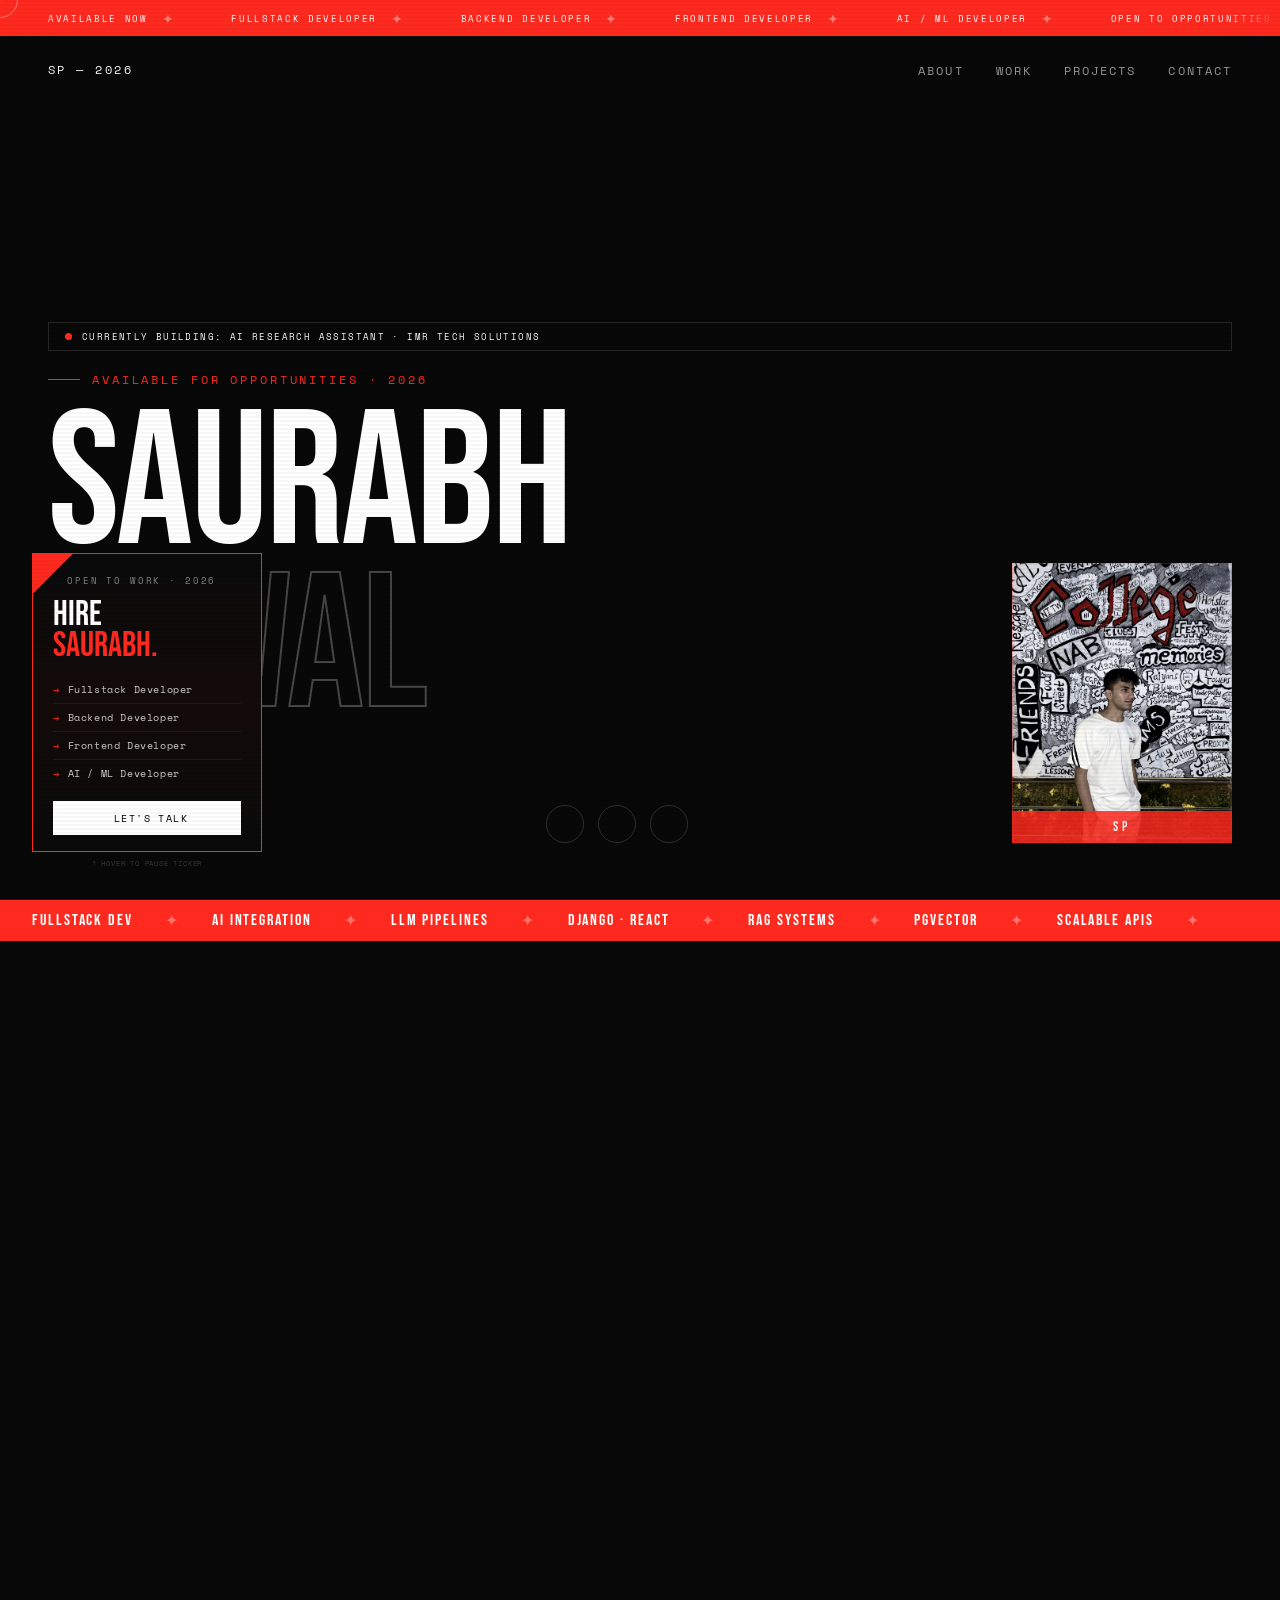
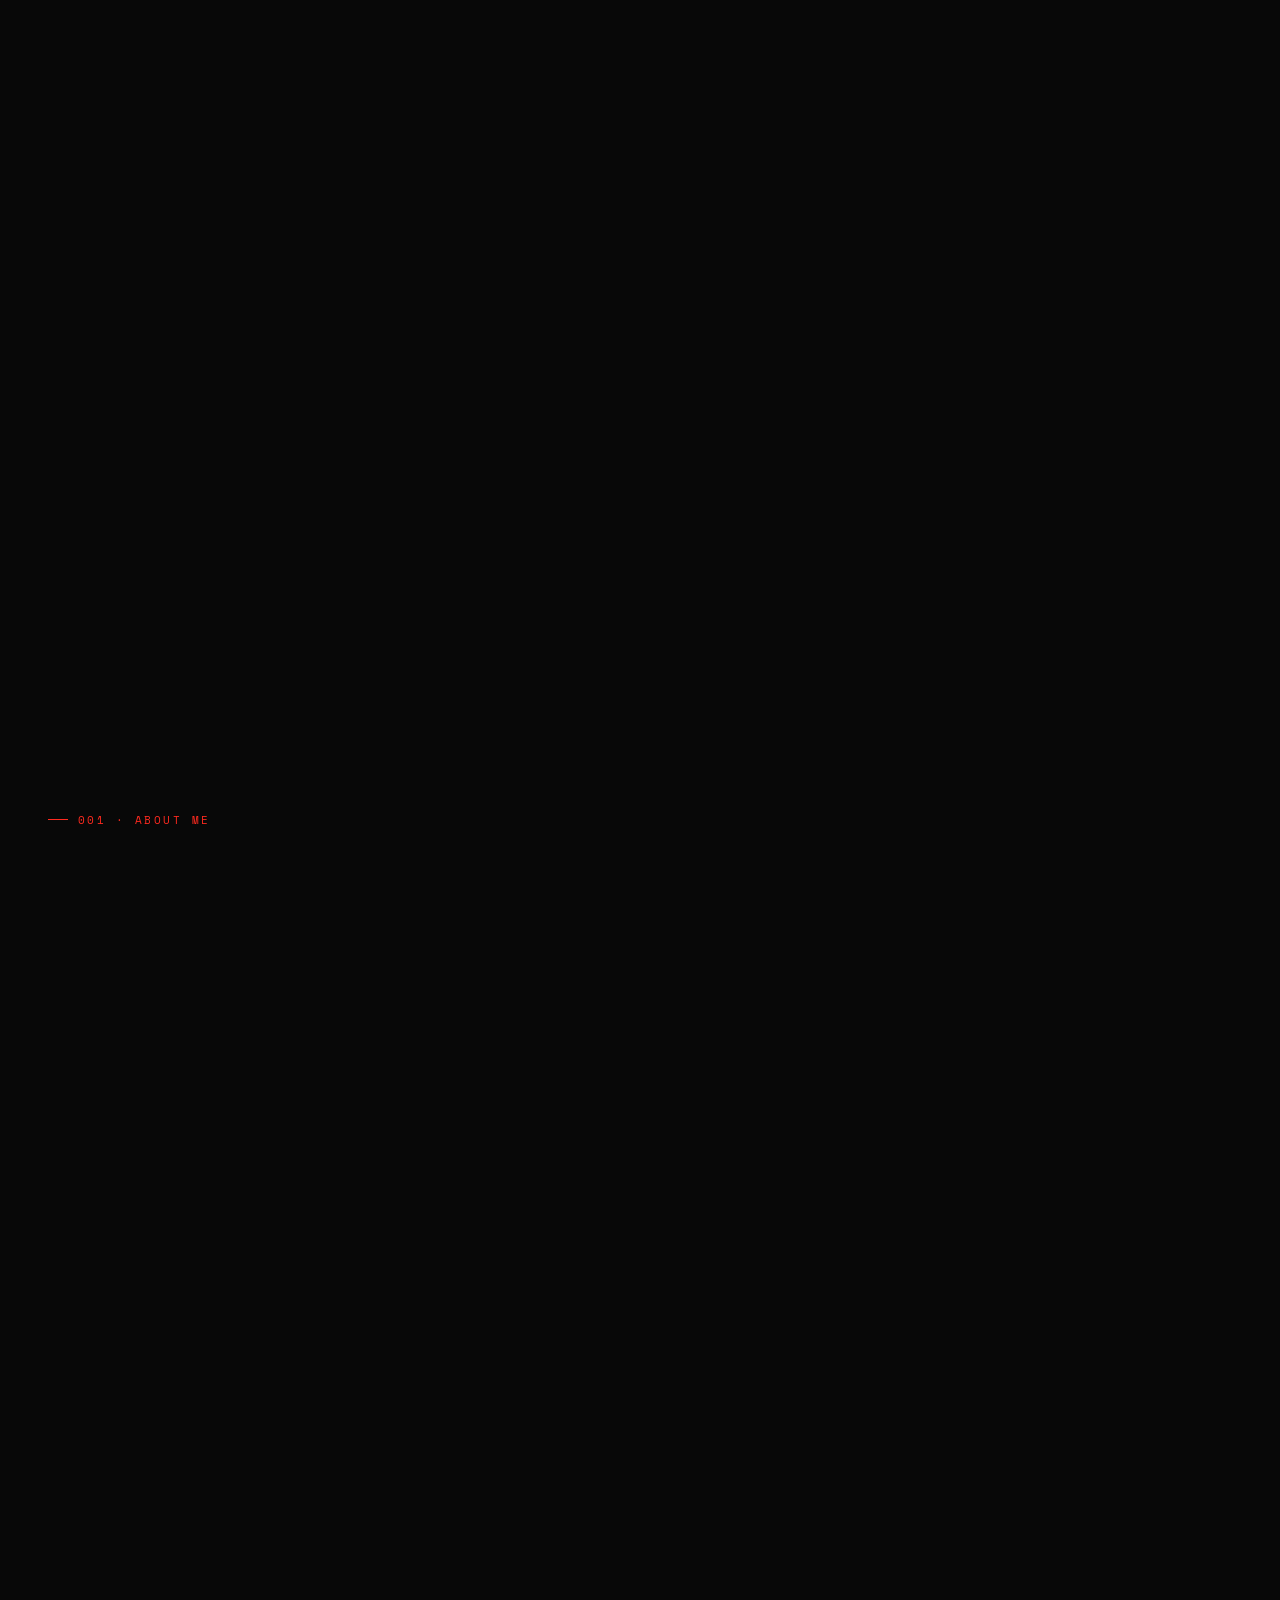
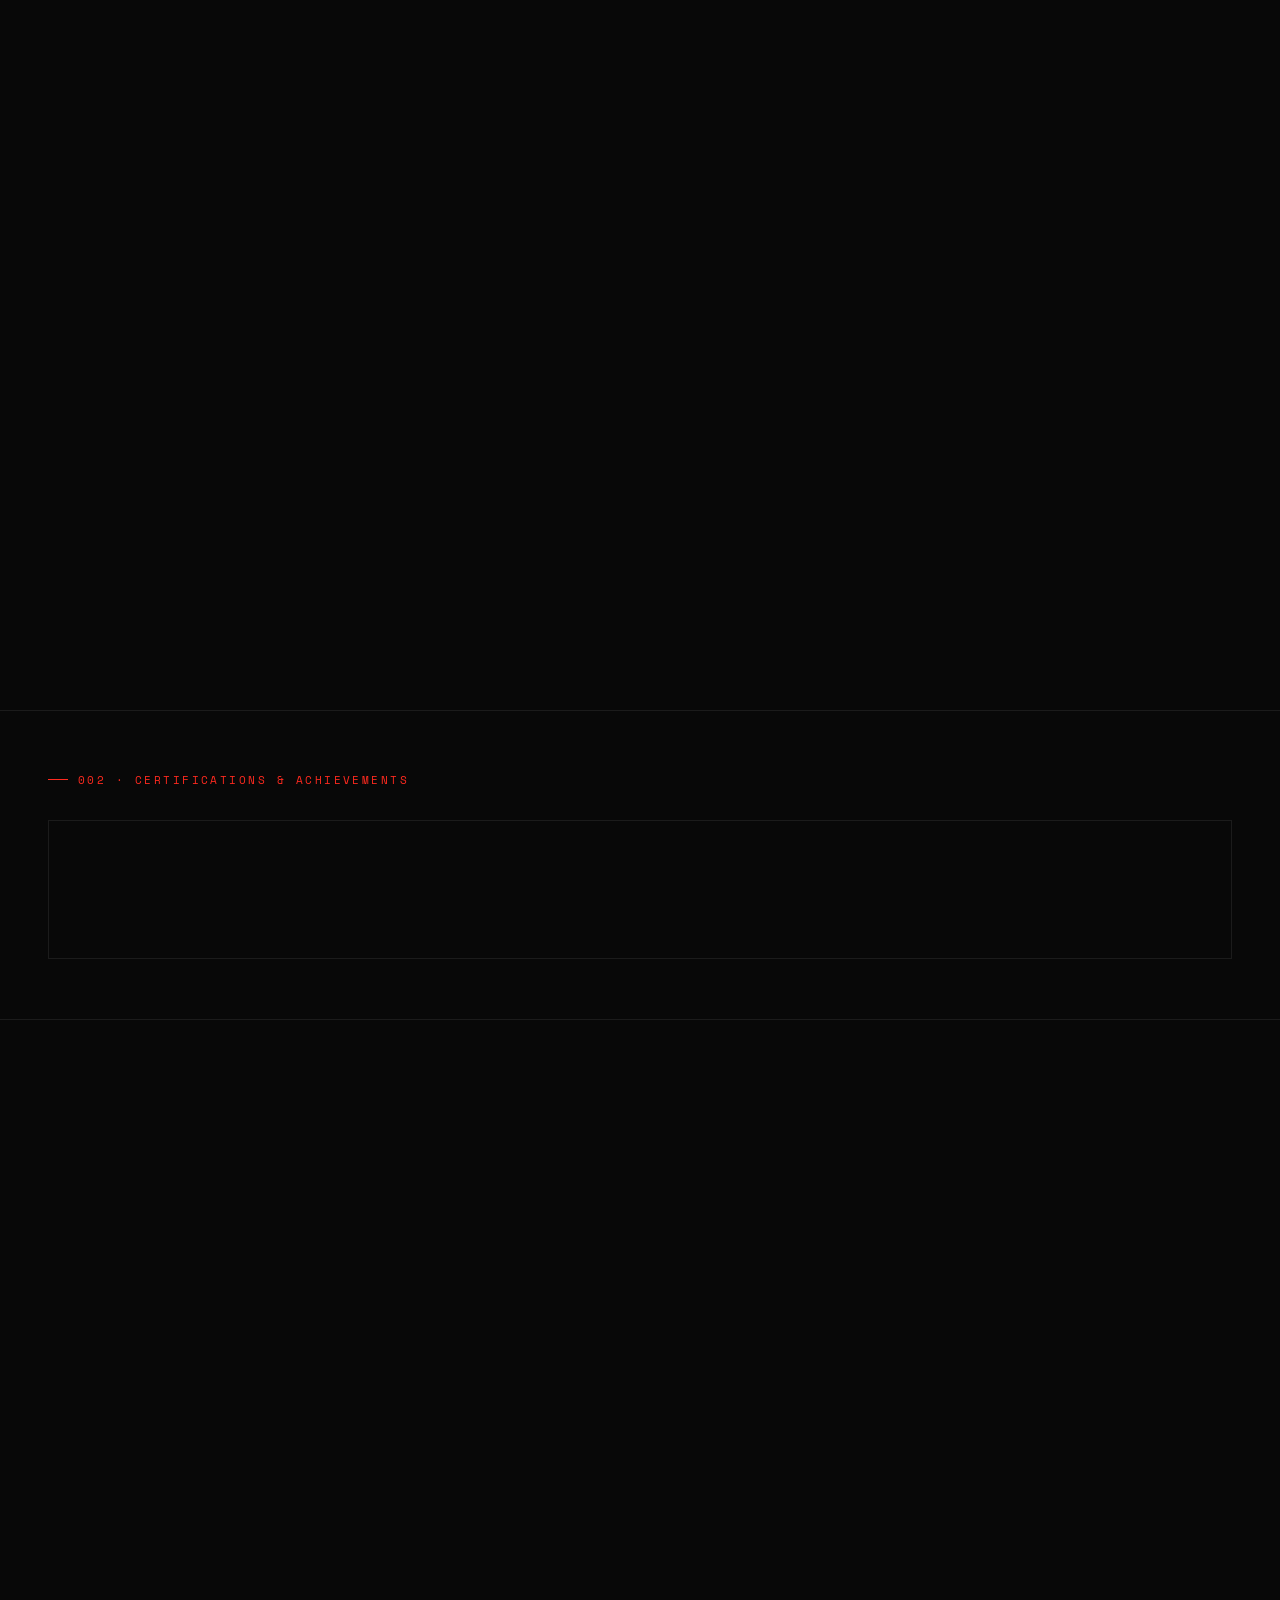
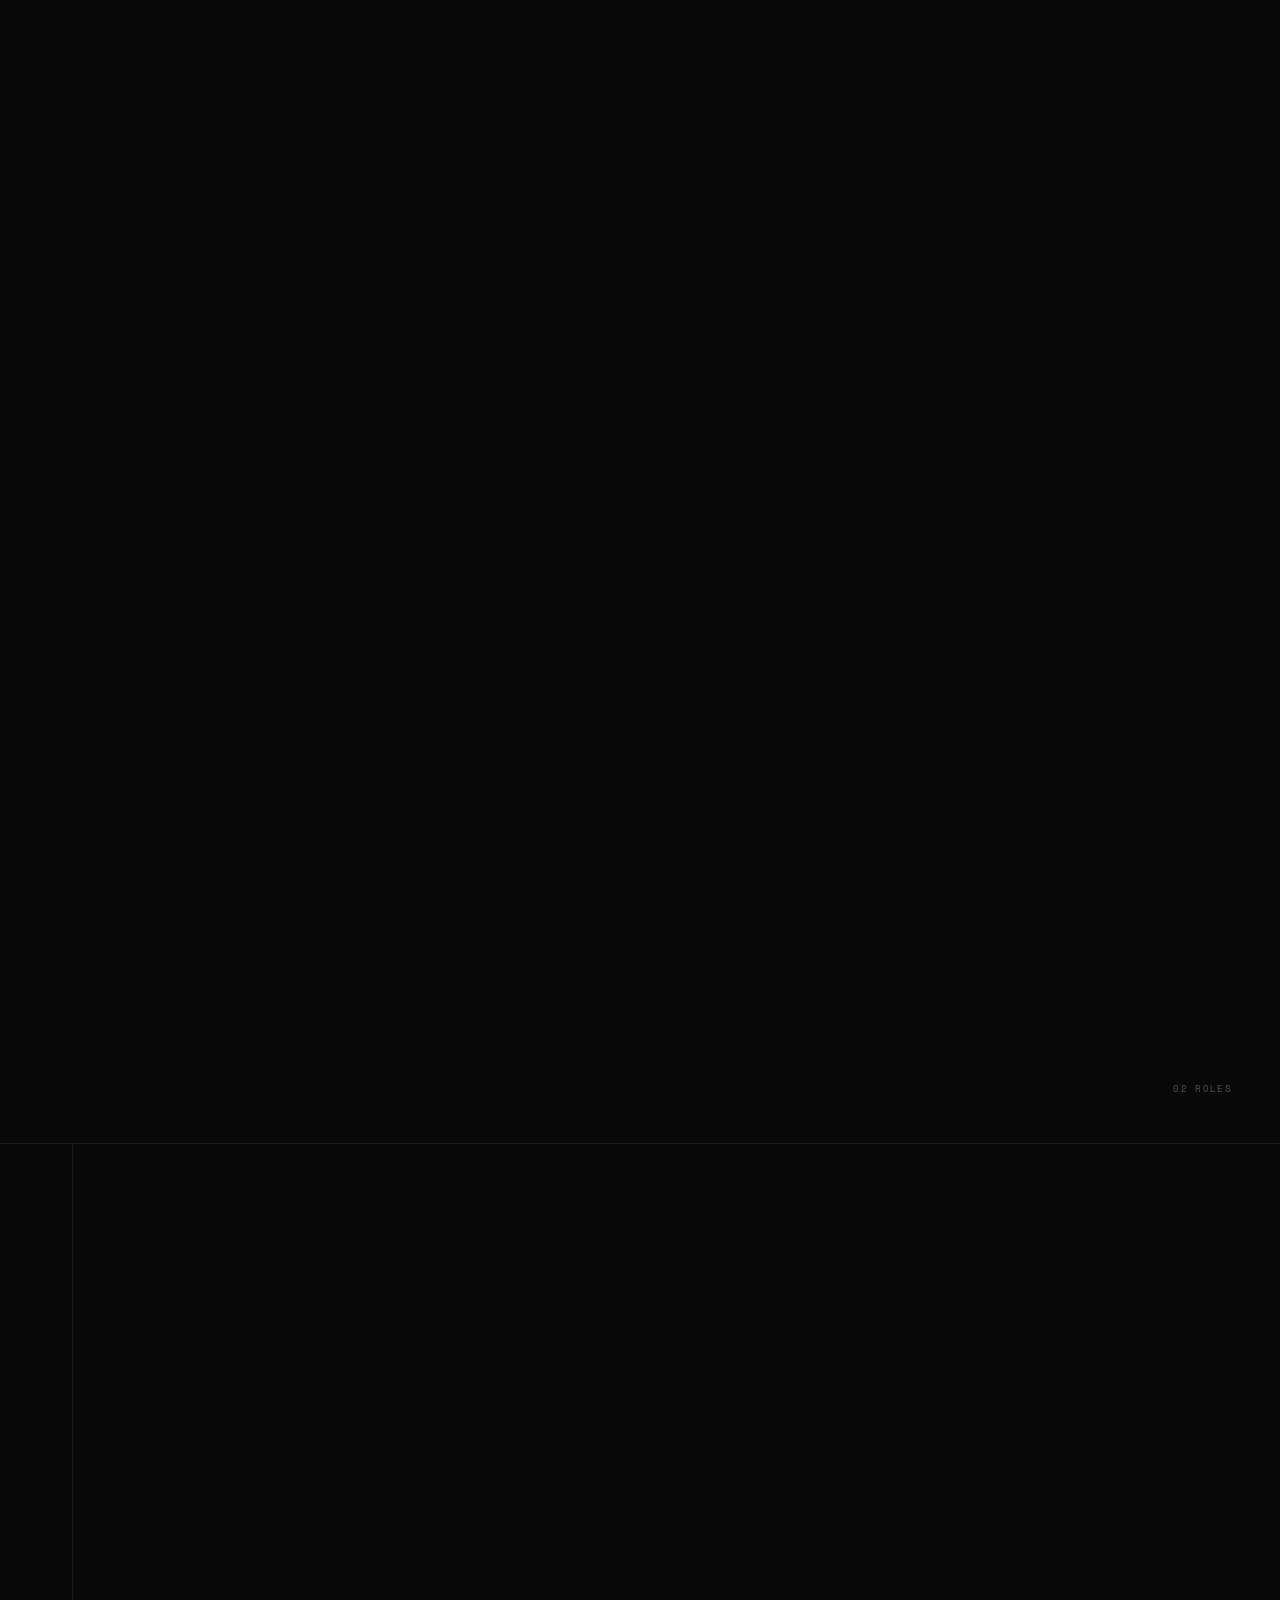
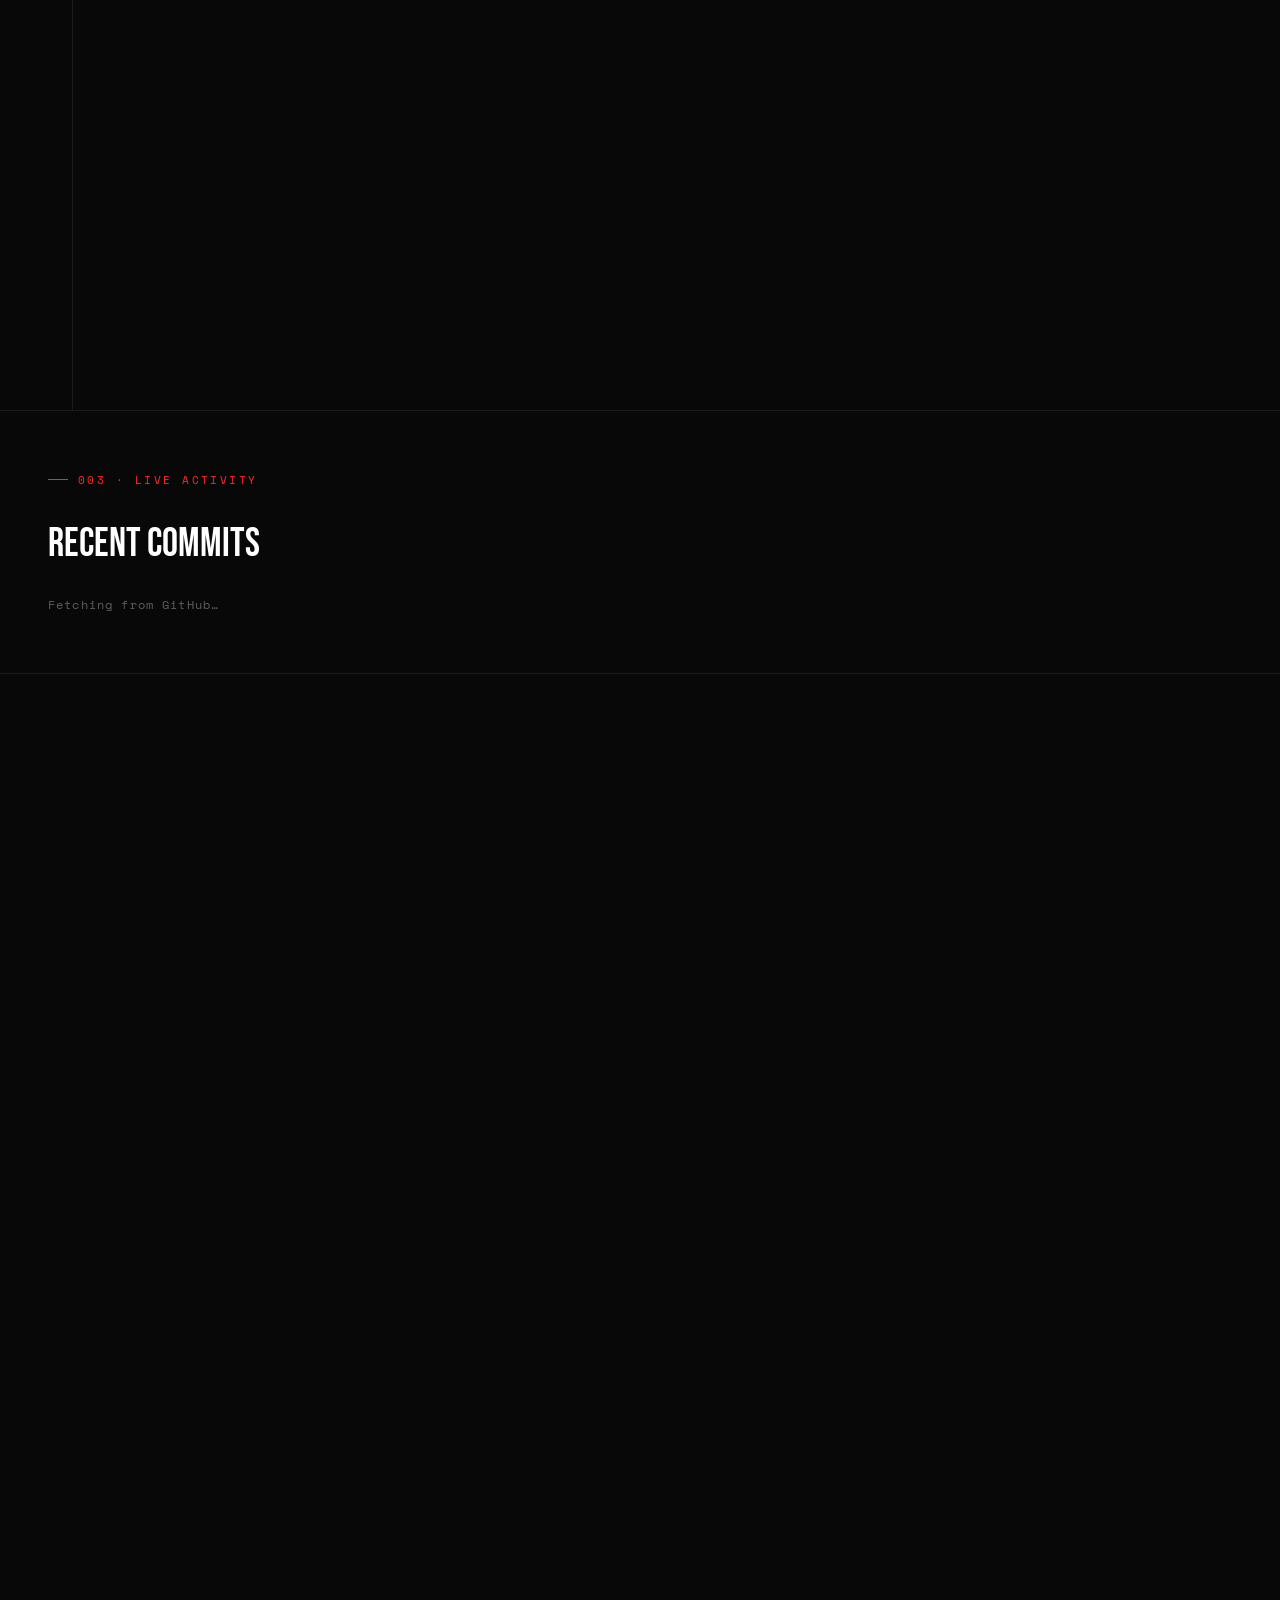
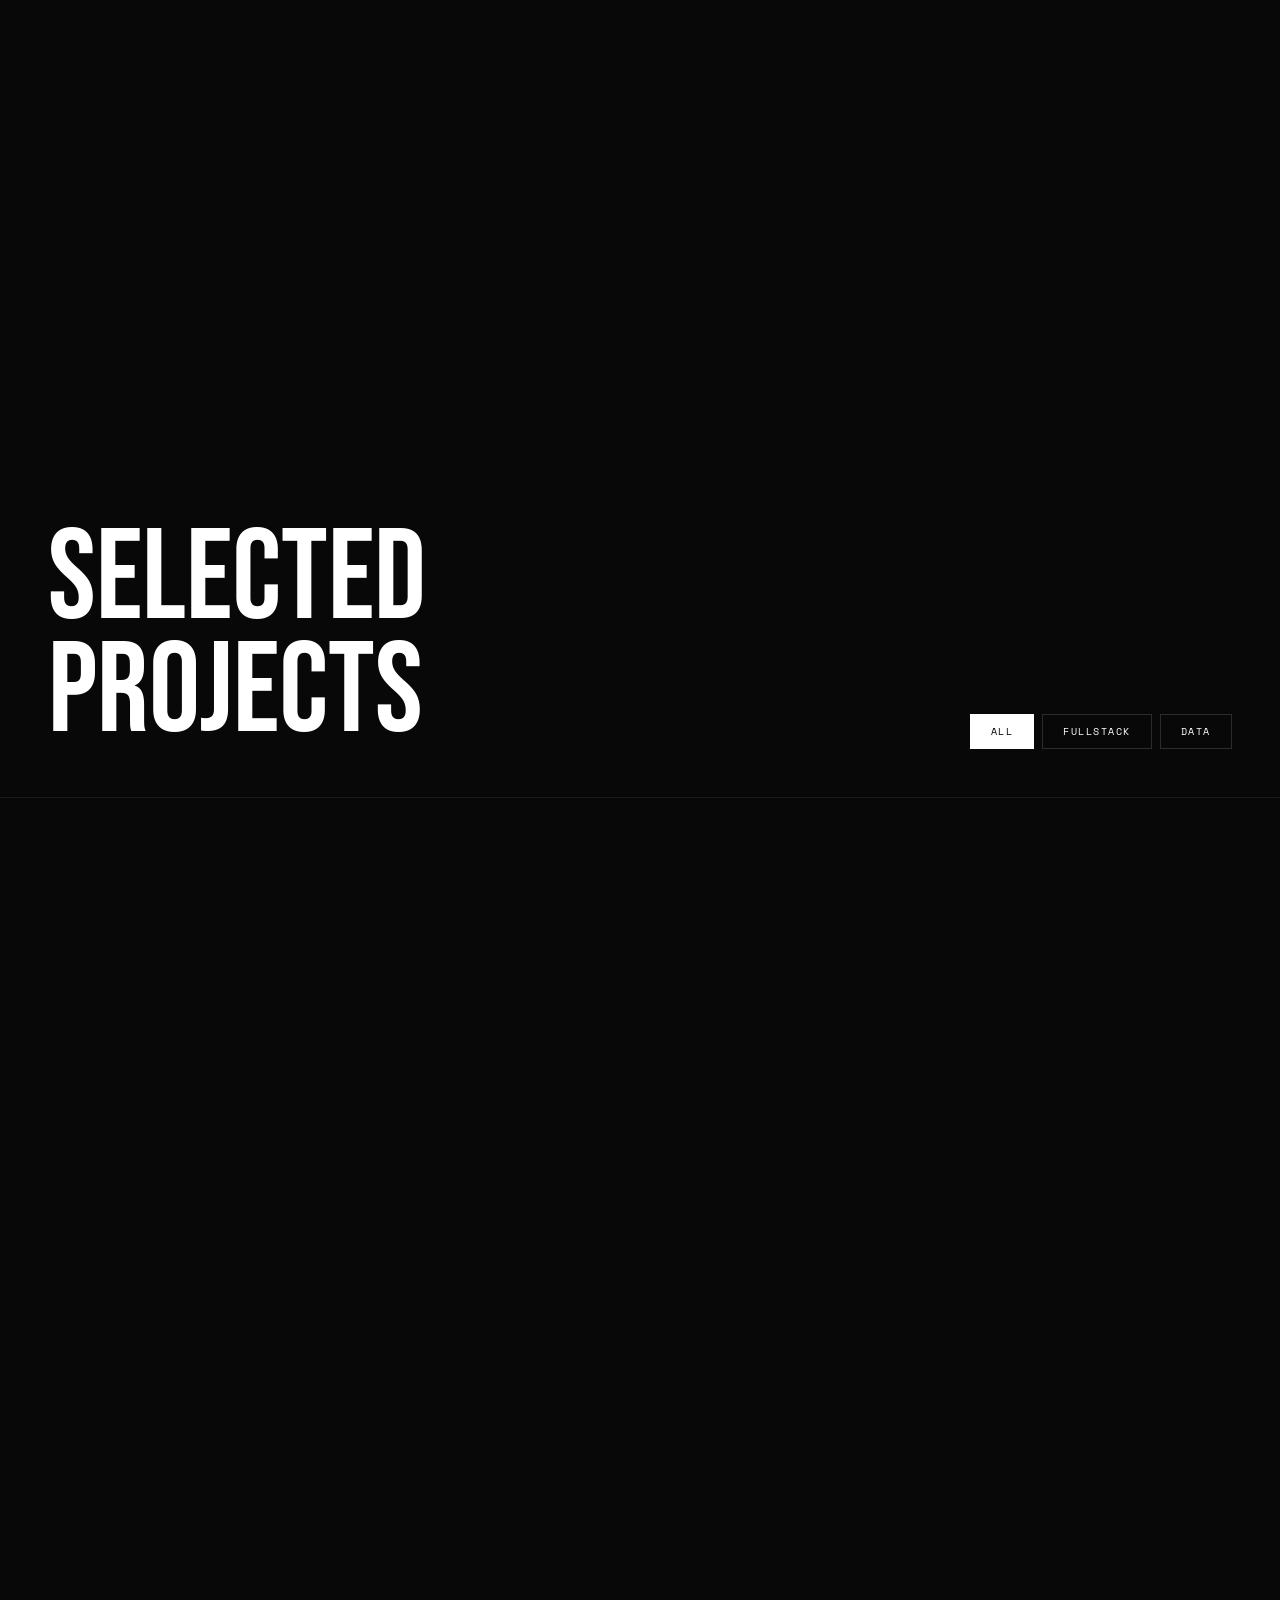
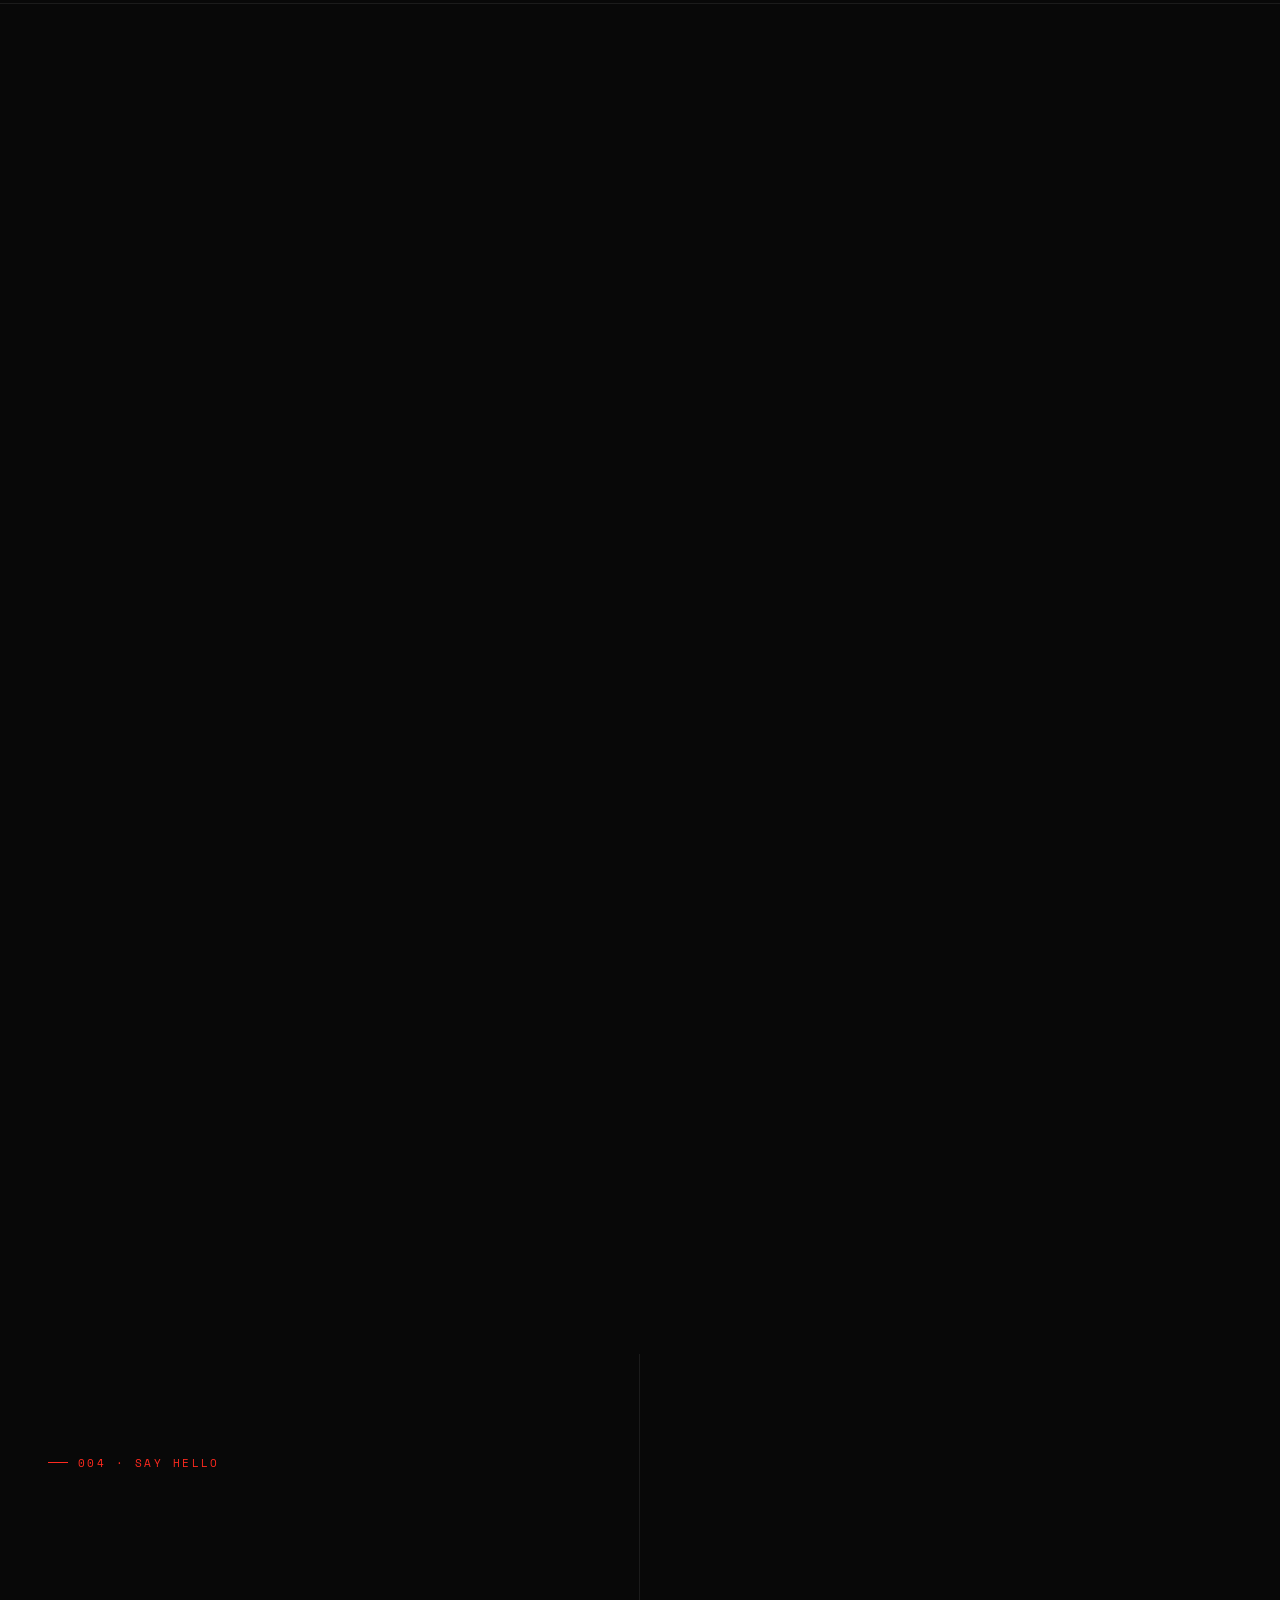
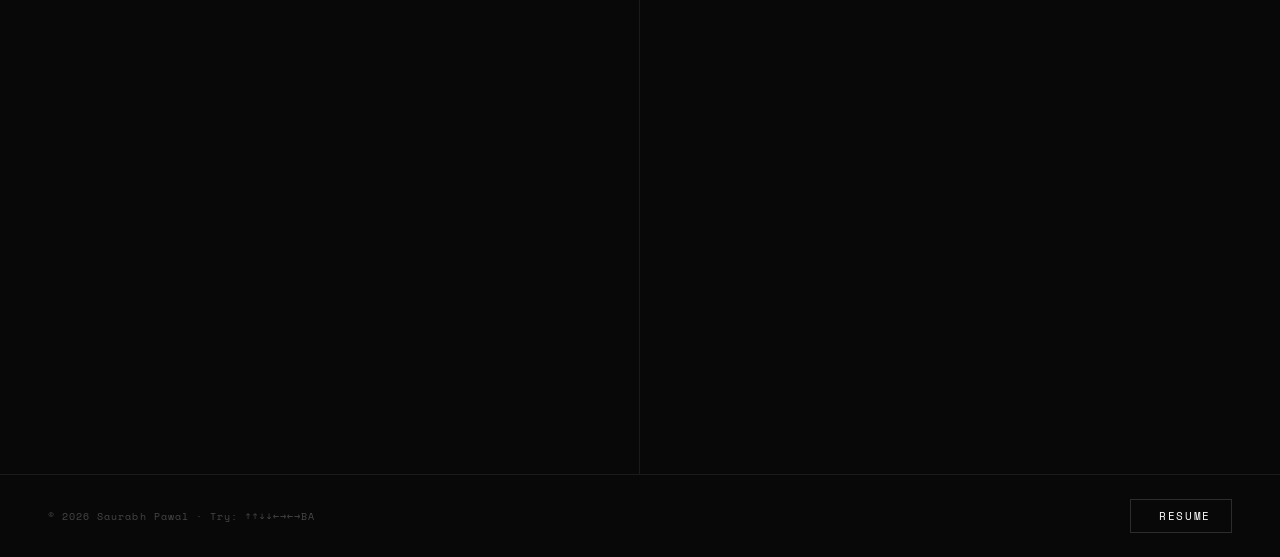
==== commit b28c3ddc: "Update index.html" ====
--- a/index.html
+++ b/index.html
@@ -28,13 +28,15 @@
 <script src="https://kit.fontawesome.com/a076d05399.js" crossorigin="anonymous"></script>
 <script src="https://cdnjs.cloudflare.com/ajax/libs/three.js/r128/three.min.js"></script>
 <script src="https://cdn.jsdelivr.net/npm/typed.js@2.0.12"></script>
+<script src="https://cdnjs.cloudflare.com/ajax/libs/gsap/3.12.5/gsap.min.js"></script>
+<script src="https://cdnjs.cloudflare.com/ajax/libs/gsap/3.12.5/ScrollTrigger.min.js"></script>
 <style>
 :root{
   --bg:#080808;--red:#ff2a1f;--blue:#1400ff;--white:#fff;
   --mono:'Space Mono',monospace;--display:'Bebas Neue',sans-serif;--body:'Syne',sans-serif;
 }
 *{margin:0;padding:0;box-sizing:border-box}
-html{scroll-behavior:auto;overflow-y:scroll}
+html{scroll-behavior:auto;}
 body{background:var(--bg);color:var(--white);font-family:var(--body);overflow-x:hidden;cursor:none}
 
 /* ── PRELOADER ─────────────────────────────── */
@@ -91,15 +93,15 @@
 #cv{position:fixed;inset:0;z-index:0;pointer-events:none}
 
 /* ── NAV ───────────────────────────────────── */
-nav{position:fixed;top:0;left:0;right:0;z-index:8000;display:flex;justify-content:space-between;align-items:center;padding:24px 48px;mix-blend-mode:difference}
-.nl{font-family:var(--mono);font-size:.65rem;letter-spacing:.2em;text-transform:uppercase;color:#fff;text-decoration:none}
+nav{position:fixed;top:36px;left:0;right:0;z-index:8000;display:flex;justify-content:space-between;align-items:center;padding:24px 48px;mix-blend-mode:difference}
+.nl{font-family:var(--mono);font-size:.78rem;letter-spacing:.2em;text-transform:uppercase;color:#fff;text-decoration:none}
 .nr{display:flex;gap:32px;list-style:none}
-.nr a{font-family:var(--mono);font-size:.6rem;letter-spacing:.18em;text-transform:uppercase;color:#fff;text-decoration:none;opacity:.6;transition:opacity .2s}
+.nr a{font-family:var(--mono);font-size:.72rem;letter-spacing:.18em;text-transform:uppercase;color:#fff;text-decoration:none;opacity:.6;transition:opacity .2s}
 .nr a:hover{opacity:1}
 
 /* ── HERO ──────────────────────────────────── */
 #hero{position:relative;height:100vh;display:flex;flex-direction:column;justify-content:flex-end;padding:0 48px 56px;z-index:2;overflow:hidden;border-bottom:1px solid rgba(255,255,255,.08)}
-.h-tag{font-family:var(--mono);font-size:.6rem;letter-spacing:.25em;text-transform:uppercase;color:var(--red);margin-bottom:16px;display:flex;align-items:center;gap:12px}
+.h-tag{font-family:var(--mono);font-size:.72rem;letter-spacing:.25em;text-transform:uppercase;color:var(--red);margin-bottom:16px;display:flex;align-items:center;gap:12px}
 .h-tag::before{content:'';width:32px;height:1px;background:var(--red);display:inline-block}
 /* "Currently Building" badge */
 .cur-build{display:inline-flex;align-items:center;gap:10px;font-family:var(--mono);font-size:.58rem;letter-spacing:.15em;text-transform:uppercase;border:1px solid rgba(255,255,255,.12);padding:7px 16px;margin-bottom:20px;position:relative;overflow:hidden}
@@ -110,7 +112,7 @@
 .hname .s2{display:block;-webkit-text-stroke:2px rgba(255,255,255,.25);color:transparent;transition:all .3s}
 .hname .s2:hover{-webkit-text-stroke-color:var(--red)}
 .hbot{display:flex;justify-content:space-between;align-items:flex-end;margin-top:32px;flex-wrap:wrap;gap:16px}
-.htyped{font-family:var(--mono);font-size:.75rem;letter-spacing:.1em;opacity:.45;max-width:340px}
+.htyped{font-family:var(--mono);font-size:.9rem;letter-spacing:.1em;opacity:.45;max-width:380px}
 .htyped #typed{color:var(--red);opacity:1}
 .hsoc{display:flex;gap:14px}
 .hsoc a{width:38px;height:38px;border:1px solid rgba(255,255,255,.15);border-radius:50%;display:flex;align-items:center;justify-content:center;color:#fff;font-size:.9rem;text-decoration:none;transition:all .2s}
@@ -150,7 +152,7 @@
 
 /* ── SECTIONS ──────────────────────────────── */
 section{position:relative;z-index:2}
-.sec-lbl{font-family:var(--mono);font-size:.58rem;letter-spacing:.22em;text-transform:uppercase;color:var(--red);display:flex;align-items:center;gap:10px;margin-bottom:40px}
+.sec-lbl{font-family:var(--mono);font-size:.7rem;letter-spacing:.22em;text-transform:uppercase;color:var(--red);display:flex;align-items:center;gap:10px;margin-bottom:40px}
 .sec-lbl::before{content:'';width:20px;height:1px;background:var(--red);display:inline-block}
 
 /* ── ABOUT ─────────────────────────────────── */
@@ -161,7 +163,7 @@
 .about-big.vis .line{transform:translateY(0)}
 .about-big.vis .line-wrap:nth-child(2) .line{transition-delay:.13s}
 .about-grid{display:grid;grid-template-columns:1fr 1fr;gap:80px;align-items:start}
-.about-bio{font-size:1.05rem;line-height:1.85;opacity:0;transform:translateY(40px);transition:all .8s cubic-bezier(.16,1,.3,1) .2s}
+.about-bio{font-size:1.15rem;line-height:1.9;opacity:0;transform:translateY(40px);transition:all .8s cubic-bezier(.16,1,.3,1) .2s}
 .about-bio.vis{transform:translateY(0);opacity:.65}
 .about-bio strong{color:var(--white);font-weight:700}
 .stat-block{display:grid;grid-template-columns:repeat(3,1fr);border-top:1px solid rgba(255,255,255,.1);margin-top:60px;transform:translateY(40px);opacity:0;transition:all .8s cubic-bezier(.16,1,.3,1) .4s}
@@ -169,34 +171,34 @@
 .stat-it{padding:28px 0;border-right:1px solid rgba(255,255,255,.08)}
 .stat-it:last-child{border-right:none}
 .stat-n{font-family:var(--display);font-size:3.5rem;line-height:1;color:var(--red)}
-.stat-l{font-family:var(--mono);font-size:.55rem;letter-spacing:.15em;text-transform:uppercase;opacity:.4;margin-top:4px}
+.stat-l{font-family:var(--mono);font-size:.65rem;letter-spacing:.15em;text-transform:uppercase;opacity:.4;margin-top:4px}
 .skills-right{transform:translateX(60px);opacity:0;transition:all .8s cubic-bezier(.16,1,.3,1) .3s}
 .skills-right.vis{transform:translateX(0);opacity:1}
-.sh{font-family:var(--display);font-size:2.2rem;margin-bottom:20px}
+.sh{font-family:var(--display);font-size:2.5rem;margin-bottom:20px}
 .sg{display:flex;flex-wrap:wrap;gap:8px}
 /* Magnetic skill pill */
-.sp{font-family:var(--mono);font-size:.6rem;letter-spacing:.1em;text-transform:uppercase;padding:7px 14px;border:1px solid rgba(255,255,255,.12);border-radius:100px;transition:background .2s,border-color .2s,color .2s;cursor:default;display:inline-block;will-change:transform}
+.sp{font-family:var(--mono);font-size:.7rem;letter-spacing:.1em;text-transform:uppercase;padding:8px 16px;border:1px solid rgba(255,255,255,.12);border-radius:100px;transition:background .2s,border-color .2s,color .2s;cursor:default;display:inline-block;will-change:transform}
 .sp:hover{background:var(--red);border-color:var(--red)}
 .skill-bars{margin-top:28px}
 .skill-bar-item{margin-bottom:14px}
 .skill-bar-top{display:flex;justify-content:space-between;align-items:center;margin-bottom:5px}
-.skill-bar-name{font-family:var(--mono);font-size:.58rem;letter-spacing:.12em;text-transform:uppercase;opacity:.7}
-.skill-bar-pct{font-family:var(--mono);font-size:.55rem;color:var(--red);opacity:0;transition:opacity .4s .6s}
+.skill-bar-name{font-family:var(--mono);font-size:.68rem;letter-spacing:.12em;text-transform:uppercase;opacity:.7}
+.skill-bar-pct{font-family:var(--mono);font-size:.65rem;color:var(--red);opacity:0;transition:opacity .4s .6s}
 .skill-bar-item.vis .skill-bar-pct{opacity:1}
 .skill-bar-track{height:2px;background:rgba(255,255,255,.08);position:relative;overflow:hidden}
 .skill-bar-fill{height:100%;background:var(--red);width:0;transition:width 1.1s cubic-bezier(.16,1,.3,1);box-shadow:0 0 8px rgba(255,42,31,.4);position:relative}
 .skill-bar-fill::after{content:'';position:absolute;right:0;top:-2px;width:6px;height:6px;border-radius:50%;background:var(--red);box-shadow:0 0 6px var(--red)}
 .skill-bar-item.vis .skill-bar-fill{width:var(--pct)}
 
-.edu-h{font-family:var(--display);font-size:2.2rem;margin-bottom:20px}
+.edu-h{font-family:var(--display);font-size:2.5rem;margin-bottom:20px}
 .edu-it{border-top:1px solid rgba(255,255,255,.08);padding:18px 0}
 .edu-it:last-child{border-bottom:1px solid rgba(255,255,255,.08)}
-.edu-d{font-weight:700;font-size:.92rem}
-.edu-s{font-family:var(--mono);font-size:.6rem;opacity:.4;margin-top:4px;letter-spacing:.05em}
+.edu-d{font-weight:700;font-size:1rem}
+.edu-s{font-family:var(--mono);font-size:.68rem;opacity:.4;margin-top:4px;letter-spacing:.05em}
 
 /* ── CERTS STRIP ───────────────────────────── */
 #certs{border-bottom:1px solid rgba(255,255,255,.08);padding:60px 48px;overflow:hidden}
-.certs-label{font-family:var(--mono);font-size:.58rem;letter-spacing:.22em;text-transform:uppercase;color:var(--red);margin-bottom:32px;display:flex;align-items:center;gap:10px}
+.certs-label{font-family:var(--mono);font-size:.7rem;letter-spacing:.22em;text-transform:uppercase;color:var(--red);margin-bottom:32px;display:flex;align-items:center;gap:10px}
 .certs-label::before{content:'';width:20px;height:1px;background:var(--red);display:inline-block}
 .certs-grid{display:grid;grid-template-columns:repeat(auto-fit,minmax(200px,1fr));gap:1px;border:1px solid rgba(255,255,255,.08)}
 .cert-card{padding:28px 24px;border-right:1px solid rgba(255,255,255,.08);transform:translateY(30px);opacity:0;transition:all .6s cubic-bezier(.16,1,.3,1),background .3s}
@@ -207,10 +209,10 @@
 .cert-card:nth-child(3){transition-delay:.16s}
 .cert-card:nth-child(4){transition-delay:.24s}
 .cert-card:nth-child(5){transition-delay:.32s}
-.cert-icon{font-size:1.4rem;margin-bottom:12px;color:var(--red)}
-.cert-title{font-family:var(--display);font-size:1.3rem;line-height:1;margin-bottom:6px}
-.cert-issuer{font-family:var(--mono);font-size:.58rem;letter-spacing:.1em;opacity:.4;text-transform:uppercase}
-.cert-year{font-family:var(--mono);font-size:.55rem;opacity:.25;margin-top:8px}
+.cert-icon{font-size:1.6rem;margin-bottom:12px;color:var(--red)}
+.cert-title{font-family:var(--display);font-size:1.5rem;line-height:1;margin-bottom:6px}
+.cert-issuer{font-family:var(--mono);font-size:.65rem;letter-spacing:.1em;opacity:.4;text-transform:uppercase}
+.cert-year{font-family:var(--mono);font-size:.62rem;opacity:.25;margin-top:8px}
 
 /* ── EXPERIENCE TIMELINE ───────────────────── */
 #experience{border-bottom:1px solid rgba(255,255,255,.08);overflow:hidden}
@@ -232,22 +234,22 @@
 .tl-dot{position:absolute;left:-53px;top:8px;width:12px;height:12px;border-radius:50%;background:var(--red);border:2px solid var(--bg);box-shadow:0 0 0 3px rgba(255,42,31,.3);z-index:1}
 .tl-dot::after{content:'';position:absolute;inset:-4px;border-radius:50%;border:1px solid var(--red);opacity:.3;animation:ripple 2s ease-in-out infinite}
 @keyframes ripple{0%{transform:scale(1);opacity:.3}100%{transform:scale(2);opacity:0}}
-.tl-yr{font-family:var(--mono);font-size:.58rem;letter-spacing:.15em;color:var(--red);text-transform:uppercase;margin-bottom:12px}
-.tl-role{font-family:var(--display);font-size:2.8rem;line-height:1;margin-bottom:4px}
-.tl-co{font-family:var(--mono);font-size:.62rem;letter-spacing:.15em;text-transform:uppercase;color:rgba(255,255,255,.4);margin-bottom:16px}
+.tl-yr{font-family:var(--mono);font-size:.68rem;letter-spacing:.15em;color:var(--red);text-transform:uppercase;margin-bottom:12px}
+.tl-role{font-family:var(--display);font-size:3rem;line-height:1;margin-bottom:4px}
+.tl-co{font-family:var(--mono);font-size:.7rem;letter-spacing:.15em;text-transform:uppercase;color:rgba(255,255,255,.4);margin-bottom:16px}
 .tl-co a{color:inherit;text-decoration:none;transition:color .2s}
 .tl-co a:hover{color:var(--red)}
 .tl-tags{display:flex;flex-wrap:wrap;gap:6px;margin-bottom:14px}
-.tl-tag{font-family:var(--mono);font-size:.55rem;letter-spacing:.06em;padding:4px 10px;background:rgba(255,255,255,.07);border-radius:3px}
+.tl-tag{font-family:var(--mono);font-size:.63rem;letter-spacing:.06em;padding:5px 12px;background:rgba(255,255,255,.07);border-radius:3px}
 .tl-logo{width:44px;height:44px;object-fit:contain;filter:grayscale(1)brightness(.6);margin-bottom:16px;transition:filter .3s}
 .tl-item:hover .tl-logo{filter:grayscale(0)brightness(1)}
 .tl-ul{list-style:none;display:flex;flex-direction:column;gap:9px}
-.tl-ul li{font-size:.86rem;line-height:1.65;opacity:.5;padding-left:18px;position:relative}
+.tl-ul li{font-size:.92rem;line-height:1.7;opacity:.5;padding-left:18px;position:relative}
 .tl-ul li::before{content:'→';position:absolute;left:0;color:var(--red);font-size:.75rem}
 
 /* ── GITHUB FEED ───────────────────────────── */
 #github-feed{border-bottom:1px solid rgba(255,255,255,.08);padding:60px 48px}
-.gh-label{font-family:var(--mono);font-size:.58rem;letter-spacing:.22em;text-transform:uppercase;color:var(--red);margin-bottom:32px;display:flex;align-items:center;gap:10px}
+.gh-label{font-family:var(--mono);font-size:.7rem;letter-spacing:.22em;text-transform:uppercase;color:var(--red);margin-bottom:32px;display:flex;align-items:center;gap:10px}
 .gh-label::before{content:'';width:20px;height:1px;background:var(--red);display:inline-block}
 .gh-heading{font-family:var(--display);font-size:2.5rem;margin-bottom:28px}
 .gh-list{display:flex;flex-direction:column;gap:0}
@@ -256,17 +258,17 @@
 .gh-item:last-child{border-bottom:1px solid rgba(255,255,255,.08)}
 .gh-left{display:flex;align-items:center;gap:14px;min-width:0}
 .gh-dot{width:7px;height:7px;border-radius:50%;background:var(--red);flex-shrink:0}
-.gh-msg{font-size:.88rem;opacity:.7;overflow:hidden;text-overflow:ellipsis;white-space:nowrap}
-.gh-repo{font-family:var(--mono);font-size:.58rem;opacity:.35;letter-spacing:.08em;margin-top:2px;overflow:hidden;text-overflow:ellipsis;white-space:nowrap}
-.gh-time{font-family:var(--mono);font-size:.58rem;opacity:.3;letter-spacing:.08em;white-space:nowrap;flex-shrink:0}
-.gh-loading{font-family:var(--mono);font-size:.65rem;opacity:.35;letter-spacing:.1em}
+.gh-msg{font-size:.95rem;opacity:.7;overflow:hidden;text-overflow:ellipsis;white-space:nowrap}
+.gh-repo{font-family:var(--mono);font-size:.65rem;opacity:.35;letter-spacing:.08em;margin-top:2px;overflow:hidden;text-overflow:ellipsis;white-space:nowrap}
+.gh-time{font-family:var(--mono);font-size:.65rem;opacity:.3;letter-spacing:.08em;white-space:nowrap;flex-shrink:0}
+.gh-loading{font-family:var(--mono);font-size:.72rem;opacity:.35;letter-spacing:.1em}
 
 /* ── PROJECTS ──────────────────────────────── */
 #projects{border-bottom:1px solid rgba(255,255,255,.08);overflow:hidden}
 .proj-hd{padding:100px 48px 48px;border-bottom:1px solid rgba(255,255,255,.08);display:flex;justify-content:space-between;align-items:flex-end}
 .proj-title{font-family:var(--display);font-size:clamp(4rem,10vw,11rem);line-height:.88}
 .fb{display:flex;gap:8px}
-.fb button{font-family:var(--mono);font-size:.55rem;letter-spacing:.15em;text-transform:uppercase;padding:8px 18px;border:1px solid rgba(255,255,255,.15);background:transparent;color:#fff;cursor:none;transition:all .2s}
+.fb button{font-family:var(--mono);font-size:.63rem;letter-spacing:.15em;text-transform:uppercase;padding:9px 20px;border:1px solid rgba(255,255,255,.15);background:transparent;color:#fff;cursor:none;transition:all .2s}
 .fb button.active,.fb button:hover{background:#fff;color:#000;border-color:#fff}
 .pg{display:grid;grid-template-columns:repeat(2,1fr)}
 .pc{border-bottom:1px solid rgba(255,255,255,.08);border-right:1px solid rgba(255,255,255,.08);padding:0;position:relative;overflow:hidden;cursor:none;display:flex;flex-direction:column;min-height:380px;transform:translateY(80px);opacity:0;transition:transform .85s cubic-bezier(.16,1,.3,1),opacity .7s,background .3s}
@@ -278,14 +280,14 @@
 .pc-img{width:100%;height:200px;object-fit:cover;filter:grayscale(.7)brightness(.6);transition:all .5s;transform:scale(1.05)}
 .pc:hover .pc-img{filter:grayscale(0)brightness(.85);transform:scale(1)}
 .pc-body{padding:28px 32px;display:flex;flex-direction:column;flex:1;gap:10px}
-.pc-num{font-family:var(--mono);font-size:.55rem;letter-spacing:.15em;opacity:.3}
-.pc-name{font-family:var(--display);font-size:2.4rem;line-height:1;transition:color .2s}
+.pc-num{font-family:var(--mono);font-size:.62rem;letter-spacing:.15em;opacity:.3}
+.pc-name{font-family:var(--display);font-size:2.6rem;line-height:1;transition:color .2s}
 .pc:hover .pc-name{color:var(--red)}
-.pc-desc{font-size:.85rem;line-height:1.65;opacity:.5;flex:1}
+.pc-desc{font-size:.92rem;line-height:1.7;opacity:.5;flex:1}
 .pc-foot{display:flex;justify-content:space-between;align-items:center;margin-top:auto}
-.pc-cat{font-family:var(--mono);font-size:.55rem;letter-spacing:.12em;text-transform:uppercase;opacity:.3}
+.pc-cat{font-family:var(--mono);font-size:.62rem;letter-spacing:.12em;text-transform:uppercase;opacity:.3}
 /* Magnetic button */
-.det-btn{font-family:var(--mono);font-size:.6rem;letter-spacing:.15em;text-transform:uppercase;color:#fff;text-decoration:none;border:1px solid rgba(255,255,255,.2);padding:7px 16px;transition:background .2s,border-color .2s;display:inline-block;will-change:transform}
+.det-btn{font-family:var(--mono);font-size:.68rem;letter-spacing:.15em;text-transform:uppercase;color:#fff;text-decoration:none;border:1px solid rgba(255,255,255,.2);padding:8px 18px;transition:background .2s,border-color .2s;display:inline-block;will-change:transform}
 .pc:hover .det-btn{background:var(--red);border-color:var(--red)}
 
 /* ── CONTACT ───────────────────────────────── */
@@ -297,19 +299,19 @@
 .clinks.vis{transform:translateY(0);opacity:1}
 .clinks li{border-top:1px solid rgba(255,255,255,.08);padding:18px 0}
 .clinks li:last-child{border-bottom:1px solid rgba(255,255,255,.08)}
-.clinks a{font-family:var(--mono);font-size:.7rem;letter-spacing:.08em;color:#fff;text-decoration:none;display:flex;align-items:center;gap:12px;opacity:.5;transition:all .2s}
+.clinks a{font-family:var(--mono);font-size:.82rem;letter-spacing:.08em;color:#fff;text-decoration:none;display:flex;align-items:center;gap:12px;opacity:.5;transition:all .2s}
 .clinks a:hover{opacity:1;color:var(--red)}
 .clinks i{width:14px}
 .cr{padding:100px 48px;display:flex;flex-direction:column;justify-content:center;gap:24px;transform:translateX(40px);opacity:0;transition:all .8s cubic-bezier(.16,1,.3,1) .3s}
 .cr.vis{transform:translateX(0);opacity:1}
 .cr h3{font-family:var(--display);font-size:2.8rem}
 .ff{display:flex;flex-direction:column;gap:6px}
-.ff label{font-family:var(--mono);font-size:.55rem;letter-spacing:.18em;text-transform:uppercase;opacity:.4}
-.ff input,.ff textarea{background:transparent;border:none;border-bottom:1px solid rgba(255,255,255,.15);padding:10px 0;font-family:var(--body);font-size:.92rem;color:#fff;outline:none;transition:border-color .2s;width:100%}
+.ff label{font-family:var(--mono);font-size:.65rem;letter-spacing:.18em;text-transform:uppercase;opacity:.4}
+.ff input,.ff textarea{background:transparent;border:none;border-bottom:1px solid rgba(255,255,255,.15);padding:10px 0;font-family:var(--body);font-size:1rem;color:#fff;outline:none;transition:border-color .2s;width:100%}
 .ff input:focus,.ff textarea:focus{border-color:var(--red)}
 .ff textarea{resize:vertical;min-height:90px}
 /* Magnetic submit btn */
-.sbtn{align-self:flex-start;font-family:var(--mono);font-size:.65rem;letter-spacing:.2em;text-transform:uppercase;background:var(--red);color:#fff;border:none;padding:14px 36px;cursor:none;position:relative;overflow:hidden;display:inline-block;will-change:transform}
+.sbtn{align-self:flex-start;font-family:var(--mono);font-size:.72rem;letter-spacing:.2em;text-transform:uppercase;background:var(--red);color:#fff;border:none;padding:14px 36px;cursor:none;position:relative;overflow:hidden;display:inline-block;will-change:transform}
 .sbtn::after{content:'';position:absolute;inset:0;background:#fff;transform:scaleX(0);transform-origin:left;transition:transform .3s;z-index:0}
 .sbtn:hover::after{transform:scaleX(1)}
 .sbtn span{position:relative;z-index:1;transition:color .3s}
@@ -318,8 +320,8 @@
 
 /* ── FOOTER ────────────────────────────────── */
 footer{border-top:1px solid rgba(255,255,255,.08);padding:24px 48px;display:flex;justify-content:space-between;align-items:center;position:relative;z-index:2}
-.fc{font-family:var(--mono);font-size:.55rem;letter-spacing:.1em;opacity:.25}
-.dl{font-family:var(--mono);font-size:.6rem;letter-spacing:.15em;text-transform:uppercase;color:#fff;text-decoration:none;border:1px solid rgba(255,255,255,.15);padding:8px 20px;transition:all .2s;display:flex;align-items:center;gap:8px}
+.fc{font-family:var(--mono);font-size:.65rem;letter-spacing:.1em;opacity:.25}
+.dl{font-family:var(--mono);font-size:.68rem;letter-spacing:.15em;text-transform:uppercase;color:#fff;text-decoration:none;border:1px solid rgba(255,255,255,.15);padding:8px 20px;transition:all .2s;display:flex;align-items:center;gap:8px}
 .dl:hover{background:var(--red);border-color:var(--red)}
 
 /* ── MODAL ─────────────────────────────────── */
@@ -328,11 +330,11 @@
 @keyframes su{from{transform:translateY(50px) scale(.97);opacity:0}to{transform:none;opacity:1}}
 .cb{position:absolute;top:20px;right:24px;font-size:1.4rem;cursor:none;color:rgba(255,255,255,.4);background:none;border:none;font-family:var(--mono);transition:color .2s}
 .cb:hover{color:var(--red)}
-#mpt{font-family:var(--display);font-size:3rem;margin-bottom:20px}
+#mpt{font-family:var(--display);font-size:3.2rem;margin-bottom:20px}
 #mpi{width:100%;height:180px;object-fit:cover;border-radius:4px;margin-bottom:20px;filter:grayscale(.3)}
-#mps{font-size:.92rem;line-height:1.7;opacity:.65;margin-bottom:18px}
+#mps{font-size:1rem;line-height:1.75;opacity:.65;margin-bottom:18px}
 #mpdl{list-style:none;display:flex;flex-direction:column;gap:10px;margin-bottom:24px}
-#mpdl li{font-size:.82rem;line-height:1.6;opacity:.55;padding-left:16px;position:relative}
+#mpdl li{font-size:.9rem;line-height:1.65;opacity:.55;padding-left:16px;position:relative}
 #mpdl li::before{content:'→';position:absolute;left:0;color:var(--red)}
 /* Project hover overlay */
 .pc-overlay{position:absolute;inset:0;background:rgba(255,42,31,.08);opacity:0;transition:opacity .3s;pointer-events:none;z-index:1}
@@ -346,12 +348,287 @@
 .mts{margin-top:20px}
 
 #mtl{list-style:none;display:flex;flex-wrap:wrap;gap:8px}
-#mtl li{font-family:var(--mono);font-size:.6rem;letter-spacing:.08em;padding:5px 12px;border:1px solid rgba(255,255,255,.15)}
+#mtl li{font-family:var(--mono);font-size:.68rem;letter-spacing:.08em;padding:5px 12px;border:1px solid rgba(255,255,255,.15)}
 
 /* ── EASTER EGG ────────────────────────────── */
 #egg{position:fixed;inset:0;z-index:999990;pointer-events:none;overflow:hidden;display:none}
 .confetti{position:absolute;width:8px;height:8px;border-radius:2px;animation:fall linear forwards}
 @keyframes fall{0%{transform:translateY(-20px) rotate(0deg);opacity:1}100%{transform:translateY(110vh) rotate(720deg);opacity:0}}
+
+/* ── SECTION REVEAL PANELS ──────────────────── */
+.sec-reveal{
+  position:fixed;inset:0;z-index:5000;
+  pointer-events:none;
+  overflow:hidden;
+  visibility:hidden;
+}
+.sec-reveal-top,.sec-reveal-bot{
+  position:absolute;left:0;right:0;height:50%;
+  background:var(--bg);
+  display:flex;overflow:hidden;
+}
+.sec-reveal-top{top:0;align-items:flex-end;justify-content:center;}
+.sec-reveal-bot{bottom:0;align-items:flex-start;justify-content:center;}
+.sr-text{
+  font-family:var(--display);
+  font-size:clamp(6rem,18vw,22rem);
+  color:var(--red);
+  line-height:.85;
+  letter-spacing:-.01em;
+  display:block;
+  white-space:nowrap;
+  user-select:none;
+}
+.sec-reveal-top .sr-text{
+  padding-bottom:.05em;
+  transform:translateY(-110%);
+}
+.sec-reveal-bot .sr-text{
+  padding-top:.05em;
+  transform:translateY(110%);
+}
+.sec-reveal-line{
+  position:absolute;top:calc(50% - .5px);left:50%;
+  height:1px;background:var(--red);opacity:.5;
+  width:0;transform:translateX(-50%);
+}
+/* spacer that pins during the reveal animation */
+.reveal-trigger{height:150vh;position:relative;pointer-events:none;}
+
+/* ── OPEN TO WORK BADGE ─────────────────────── */
+#otw-badge{
+  position:fixed;
+  left:0;top:0;right:0;
+  z-index:4500;
+  pointer-events:none;
+}
+/* Animated ticker tape across the very top */
+#otw-ticker{
+  pointer-events:all;
+  width:100%;
+  background:var(--red);
+  overflow:hidden;
+  height:36px;
+  display:flex;
+  align-items:center;
+  position:relative;
+  cursor:none;
+}
+#otw-ticker::before,#otw-ticker::after{
+  content:'';position:absolute;top:0;bottom:0;width:60px;z-index:2;
+}
+#otw-ticker::before{left:0;background:linear-gradient(to right,var(--red),transparent);}
+#otw-ticker::after{right:0;background:linear-gradient(to left,var(--red),transparent);}
+.otw-ticker-inner{
+  display:flex;align-items:center;gap:0;
+  white-space:nowrap;
+  animation:ticker-scroll 18s linear infinite;
+  will-change:transform;
+}
+.otw-ticker-inner:hover{animation-play-state:paused;}
+@keyframes ticker-scroll{
+  0%{transform:translateX(0);}
+  100%{transform:translateX(-50%);}
+}
+.otw-tick-item{
+  display:inline-flex;align-items:center;gap:14px;
+  font-family:var(--mono);font-size:.58rem;letter-spacing:.18em;
+  text-transform:uppercase;color:#fff;
+  padding:0 28px;
+}
+.otw-tick-sep{
+  color:rgba(255,255,255,.4);font-size:.9rem;
+}
+/* Floating card — bottom left, always visible */
+#otw-card{
+  position:fixed;
+  bottom:32px;left:32px;
+  z-index:4500;
+  width:230px;
+  pointer-events:all;
+  cursor:none;
+}
+.otw-card-inner{
+  background:#0a0a0a;
+  border:1px solid var(--red);
+  position:relative;
+  overflow:hidden;
+  padding:20px 20px 16px;
+}
+/* Animated red corner accent */
+.otw-card-inner::before{
+  content:'';
+  position:absolute;top:0;left:0;
+  width:40px;height:40px;
+  background:var(--red);
+  clip-path:polygon(0 0,100% 0,0 100%);
+}
+/* Scan animation inside card */
+.otw-card-inner::after{
+  content:'';
+  position:absolute;inset:0;
+  background:linear-gradient(180deg,transparent 0%,rgba(255,42,31,.04) 50%,transparent 100%);
+  animation:card-scan 2.5s ease-in-out infinite;
+}
+@keyframes card-scan{
+  0%{transform:translateY(-100%);}
+  100%{transform:translateY(100%);}
+}
+.otw-card-status{
+  display:flex;align-items:center;gap:8px;
+  font-family:var(--mono);font-size:.58rem;letter-spacing:.2em;
+  text-transform:uppercase;color:rgba(255,255,255,.5);
+  margin-bottom:12px;position:relative;z-index:1;
+}
+.otw-card-status .dot-live{width:6px;height:6px;flex-shrink:0;}
+.otw-card-title{
+  font-family:var(--display);font-size:2.2rem;line-height:.9;
+  color:#fff;margin-bottom:14px;position:relative;z-index:1;
+}
+.otw-card-title em{color:var(--red);font-style:normal;}
+.otw-card-roles{
+  list-style:none;display:flex;flex-direction:column;gap:0;
+  position:relative;z-index:1;margin-bottom:14px;
+}
+.otw-card-roles li{
+  font-family:var(--mono);font-size:.62rem;letter-spacing:.06em;
+  color:rgba(255,255,255,.8);
+  padding:6px 0;
+  border-bottom:1px solid rgba(255,255,255,.06);
+  display:flex;align-items:center;gap:8px;
+  transition:color .2s,padding-left .2s;
+}
+.otw-card-roles li:last-child{border-bottom:none;}
+.otw-card-roles li:hover{color:#fff;padding-left:4px;}
+.otw-card-roles li::before{
+  content:'→';color:var(--red);font-size:.6rem;flex-shrink:0;
+}
+.otw-card-cta{
+  display:flex;align-items:center;justify-content:center;gap:8px;
+  font-family:var(--mono);font-size:.6rem;letter-spacing:.15em;
+  text-transform:uppercase;color:#000;
+  background:#fff;text-decoration:none;
+  padding:9px 12px;
+  position:relative;z-index:1;
+  transition:background .2s,color .2s;
+  border:1px solid transparent;
+}
+.otw-card-cta:hover{background:var(--red);color:#fff;}
+/* Glowing red outline pulse on the whole card */
+@keyframes card-glow{
+  0%,100%{box-shadow:0 0 0 0 rgba(255,42,31,0),0 8px 32px rgba(0,0,0,.6);}
+  50%{box-shadow:0 0 0 3px rgba(255,42,31,.25),0 8px 32px rgba(0,0,0,.6);}
+}
+.otw-card-inner{animation:card-glow 2.4s ease-in-out infinite;}
+/* Drag handle hint */
+.otw-drag-hint{
+  font-family:var(--mono);font-size:.42rem;letter-spacing:.12em;
+  text-transform:uppercase;color:rgba(255,255,255,.2);
+  text-align:center;margin-top:6px;
+}
+@media(max-width:600px){
+  #otw-card{bottom:20px;left:16px;width:200px;}
+  .otw-card-title{font-size:1.6rem;}
+  #otw-ticker{height:30px;}
+  .otw-tick-item{font-size:.5rem;padding:0 18px;}
+}
+
+/* ── CURRENTLY STUDYING ────────────────────── */
+.cs-section{margin-top:36px;opacity:0;transform:translateY(30px);transition:all .8s cubic-bezier(.16,1,.3,1) .5s}
+.cs-section.vis{opacity:1;transform:translateY(0)}
+.cs-label{font-family:var(--mono);font-size:.62rem;letter-spacing:.22em;text-transform:uppercase;color:var(--red);display:flex;align-items:center;gap:8px;margin-bottom:12px}
+.cs-cards{display:flex;flex-direction:column;gap:8px}
+
+/* Card shell */
+.cs-card{
+  position:relative;
+  border:1px solid rgba(255,255,255,.1);
+  padding:16px 16px 14px;
+  overflow:hidden;
+  transition:border-color .3s,background .3s;
+  cursor:default;
+}
+.cs-card:hover{border-color:rgba(255,42,31,.4);background:rgba(255,42,31,.02)}
+.cs-card--mck:hover{border-color:rgba(100,136,255,.35);background:rgba(100,136,255,.02)}
+
+/* Top row: badge + meta + arc */
+.cs-card-top{display:flex;align-items:center;gap:12px}
+
+/* Square institution badge */
+.cs-inst-badge{
+  font-family:var(--display);
+  font-size:.95rem;
+  letter-spacing:.03em;
+  color:var(--white);
+  background:rgba(255,42,31,.1);
+  border:1px solid rgba(255,42,31,.25);
+  width:44px;height:44px;
+  display:flex;align-items:center;justify-content:center;
+  flex-shrink:0;
+  line-height:1;
+}
+.cs-inst-badge span{color:var(--red)}
+.cs-inst-badge--mck{background:rgba(100,136,255,.08);border-color:rgba(100,136,255,.2)}
+.cs-inst-badge--mck span{color:#6688ff}
+
+/* Meta text */
+.cs-card-meta{flex:1;min-width:0}
+.cs-card-title{
+  font-family:var(--display);
+  font-size:1.45rem;
+  line-height:1;
+  margin-bottom:3px;
+  letter-spacing:.01em;
+}
+.cs-card-sub{
+  font-family:var(--body);
+  font-size:.8rem;
+  line-height:1.5;
+  opacity:.4;
+  margin-bottom:0;
+  white-space:nowrap;
+  overflow:hidden;
+  text-overflow:ellipsis;
+}
+.cs-card-org{
+  font-family:var(--mono);
+  font-size:.6rem;
+  letter-spacing:.14em;
+  text-transform:uppercase;
+  color:var(--red);
+  margin-top:4px;
+  opacity:.75;
+}
+.cs-card--mck .cs-card-org{color:#6688ff}
+
+/* Footer row */
+.cs-card-foot{
+  display:flex;
+  align-items:center;
+  justify-content:space-between;
+  margin-top:12px;
+  padding-top:10px;
+  border-top:1px solid rgba(255,255,255,.06);
+}
+.cs-pill{
+  display:inline-flex;align-items:center;gap:5px;
+  font-family:var(--mono);font-size:.5rem;letter-spacing:.13em;text-transform:uppercase;
+  padding:3px 9px;
+  background:rgba(255,42,31,.08);border:1px solid rgba(255,42,31,.2);
+  color:var(--red);
+}
+.cs-pill--mck{background:rgba(100,136,255,.07);border-color:rgba(100,136,255,.18);color:#6688ff}
+.cs-card-type{font-family:var(--mono);font-size:.48rem;letter-spacing:.1em;text-transform:uppercase;opacity:.22}
+
+/* McKinsey arc — sits right of the badge */
+.cs-arc{width:38px;height:38px;flex-shrink:0;opacity:.75}
+.cs-arc-fill{transition:stroke-dashoffset 1.4s cubic-bezier(.16,1,.3,1) .8s}
+.cs-section.vis .cs-arc-fill{stroke-dashoffset:45}
+
+/* Subtle scan line */
+.cs-scan{position:absolute;inset:0;background:linear-gradient(180deg,transparent 0%,rgba(255,42,31,.025) 50%,transparent 100%);animation:cs-scan-anim 3.5s ease-in-out infinite;pointer-events:none}
+.cs-card--mck .cs-scan{background:linear-gradient(180deg,transparent 0%,rgba(100,136,255,.03) 50%,transparent 100%)}
+@keyframes cs-scan-anim{0%{transform:translateY(-100%)}100%{transform:translateY(100%)}}
 
 /* ── SCANLINE ──────────────────────────────── */
 body::after{content:'';position:fixed;inset:0;background:repeating-linear-gradient(0deg,transparent,transparent 2px,rgba(0,0,0,.03) 2px,rgba(0,0,0,.03) 4px);pointer-events:none;z-index:9997}
@@ -460,6 +737,48 @@
 <!-- TOAST -->
 <div id="toast">COPIED!</div>
 
+<!-- OPEN TO WORK — ticker + card -->
+<div id="otw-badge">
+  <!-- Red ticker tape across the top -->
+  <div id="otw-ticker">
+    <div class="otw-ticker-inner">
+      <!-- Repeated twice for seamless loop -->
+      <span class="otw-tick-item"><span class="dot-live" style="width:6px;height:6px;flex-shrink:0"></span> Available Now <span class="otw-tick-sep">✦</span></span>
+      <span class="otw-tick-item">Fullstack Developer <span class="otw-tick-sep">✦</span></span>
+      <span class="otw-tick-item">Backend Developer <span class="otw-tick-sep">✦</span></span>
+      <span class="otw-tick-item">Frontend Developer <span class="otw-tick-sep">✦</span></span>
+      <span class="otw-tick-item">AI / ML Developer <span class="otw-tick-sep">✦</span></span>
+      <span class="otw-tick-item">Open to Opportunities <span class="otw-tick-sep">✦</span></span>
+      <span class="otw-tick-item"><span class="dot-live" style="width:6px;height:6px;flex-shrink:0"></span> Available Now <span class="otw-tick-sep">✦</span></span>
+      <span class="otw-tick-item">Fullstack Developer <span class="otw-tick-sep">✦</span></span>
+      <span class="otw-tick-item">Backend Developer <span class="otw-tick-sep">✦</span></span>
+      <span class="otw-tick-item">Frontend Developer <span class="otw-tick-sep">✦</span></span>
+      <span class="otw-tick-item">AI / ML Developer <span class="otw-tick-sep">✦</span></span>
+      <span class="otw-tick-item">Open to Opportunities <span class="otw-tick-sep">✦</span></span>
+    </div>
+  </div>
+</div>
+
+<!-- Floating OTW Card — bottom left -->
+<div id="otw-card">
+  <div class="otw-card-inner">
+    <div class="otw-card-status">
+      <span class="dot-live"></span> Open to work · 2026
+    </div>
+    <div class="otw-card-title">Hire<br><em>Saurabh.</em></div>
+    <ul class="otw-card-roles">
+      <li>Fullstack Developer</li>
+      <li>Backend Developer</li>
+      <li>Frontend Developer</li>
+      <li>AI / ML Developer</li>
+    </ul>
+    <a href="mailto:21129saurabh@gmail.com" class="otw-card-cta">
+      <i class="fas fa-bolt"></i> Let's talk
+    </a>
+  </div>
+  <div class="otw-drag-hint">↑ hover to pause ticker</div>
+</div>
+
 <!-- EASTER EGG CANVAS -->
 <div id="egg"></div>
 
@@ -516,6 +835,14 @@
     <span>Django · React</span><span class="dot">✦</span><span>RAG Systems</span><span class="dot">✦</span>
     <span>pgvector</span><span class="dot">✦</span><span>Scalable APIs</span><span class="dot">✦</span>
   </div>
+</div>
+
+<!-- REVEAL: ABOUT -->
+<div class="reveal-trigger" id="rt-about"></div>
+<div class="sec-reveal" id="sr-about">
+  <div class="sec-reveal-top"><span class="sr-text">ABOUT</span></div>
+  <div class="sec-reveal-bot"><span class="sr-text">ABOUT</span></div>
+  <div class="sec-reveal-line" id="srl-about"></div>
 </div>
 
 <!-- ABOUT -->
@@ -558,6 +885,58 @@
         <div class="edu-it"><div class="edu-d">12th, CBSE</div><div class="edu-s">Pratibha International, Maharashtra · 2020–2022</div></div>
         <div class="edu-it"><div class="edu-d">10th, CBSE</div><div class="edu-s">SNBP International, Pune · 2007–2020</div></div>
       </div>
+
+      <!-- CURRENTLY STUDYING -->
+      <div class="cs-section" id="cs-section">
+        <div class="cs-label"><span class="dot-live" style="width:6px;height:6px;flex-shrink:0"></span> Currently Studying</div>
+        <div class="cs-cards">
+
+          <!-- IIM Visakhapatnam -->
+          <div class="cs-card cs-card--iim">
+            <div class="cs-card-top">
+              <div class="cs-inst-badge">IIM<span>V</span></div>
+              <div class="cs-card-meta">
+                <div class="cs-card-title">PGPMCI</div>
+                <div class="cs-card-sub">Post Graduate Programme in Management for Chief Innovation</div>
+                <div class="cs-card-org">IIM Visakhapatnam</div>
+              </div>
+              <div class="cs-pill" style="flex-shrink:0;align-self:center"><i class="fas fa-graduation-cap"></i> Live</div>
+            </div>
+            <div class="cs-card-foot">
+              <div class="cs-card-type">Management · Innovation · Strategy</div>
+              <div class="cs-card-type">In Progress · 2025–2026</div>
+            </div>
+            <div class="cs-scan"></div>
+          </div>
+
+          <!-- McKinsey Forward -->
+          <div class="cs-card cs-card--mck">
+            <div class="cs-card-top">
+              <div class="cs-inst-badge cs-inst-badge--mck">Mc<span>K</span></div>
+              <div class="cs-card-meta">
+                <div class="cs-card-title">Forward Program</div>
+                <div class="cs-card-sub">Leadership &amp; Problem Solving · McKinsey &amp; Company</div>
+                <div class="cs-card-org">McKinsey &amp; Company</div>
+              </div>
+              <svg class="cs-arc" viewBox="0 0 60 60" style="flex-shrink:0;align-self:center">
+                <circle cx="30" cy="30" r="24" fill="none" stroke="rgba(255,255,255,.06)" stroke-width="3"/>
+                <circle cx="30" cy="30" r="24" fill="none" stroke="#6688ff" stroke-width="3"
+                  stroke-dasharray="150.8" stroke-dashoffset="150.8"
+                  stroke-linecap="round" transform="rotate(-90 30 30)"
+                  class="cs-arc-fill"/>
+                <text x="50%" y="54%" dominant-baseline="middle" text-anchor="middle"
+                  font-family="'Space Mono',monospace" font-size="8" fill="rgba(255,255,255,.4)">10W</text>
+              </svg>
+            </div>
+            <div class="cs-card-foot">
+              <div class="cs-card-type">Strategy · Leadership · Consulting</div>
+              <div class="cs-pill cs-pill--mck"><i class="fas fa-chart-line"></i> 10 Weeks</div>
+            </div>
+            <div class="cs-scan"></div>
+          </div>
+
+        </div>
+      </div>
     </div>
   </div>
 </section>
@@ -573,6 +952,14 @@
     <!-- <div class="cert-card"><div class="cert-icon"><i class="fas fa-trophy"></i></div><div class="cert-title">Hackathon Finalist</div><div class="cert-issuer">NIT Warangal · TechFest</div><div class="cert-year">2024</div></div> -->
   </div>
 </section>
+
+<!-- REVEAL: WORK -->
+<div class="reveal-trigger" id="rt-work"></div>
+<div class="sec-reveal" id="sr-work">
+  <div class="sec-reveal-top"><span class="sr-text">WORK</span></div>
+  <div class="sec-reveal-bot"><span class="sr-text">WORK</span></div>
+  <div class="sec-reveal-line" id="srl-work"></div>
+</div>
 
 <!-- EXPERIENCE -->
 <section id="experience">
@@ -628,6 +1015,14 @@
     <div class="gh-loading">Fetching from GitHub…</div>
   </div>
 </section>
+
+<!-- REVEAL: PROJECTS -->
+<div class="reveal-trigger" id="rt-projects"></div>
+<div class="sec-reveal" id="sr-projects">
+  <div class="sec-reveal-top"><span class="sr-text">PROJECTS</span></div>
+  <div class="sec-reveal-bot"><span class="sr-text">PROJECTS</span></div>
+  <div class="sec-reveal-line" id="srl-projects"></div>
+</div>
 
 <!-- PROJECTS -->
 <section id="projects">
@@ -682,6 +1077,14 @@
     </div>
   </div>
 </section>
+
+<!-- REVEAL: CONTACT -->
+<div class="reveal-trigger" id="rt-contact"></div>
+<div class="sec-reveal" id="sr-contact">
+  <div class="sec-reveal-top"><span class="sr-text">CONTACT</span></div>
+  <div class="sec-reveal-bot"><span class="sr-text">CONTACT</span></div>
+  <div class="sec-reveal-line" id="srl-contact"></div>
+</div>
 
 <!-- CONTACT -->
 <section id="contact">
@@ -972,12 +1375,15 @@
 observe([document.getElementById('timeline'),document.getElementById('tl1'),document.getElementById('tl2')]);
 observe(document.querySelectorAll('.gh-item'));
 observe(document.querySelectorAll('.pc'));
+observe([document.getElementById('cs-section')]);
 observe([document.getElementById('ct'),document.getElementById('clinks'),document.getElementById('cr')]);
 
 /* ── SMOOTH SCROLL ─── */
 document.querySelectorAll('a[href^="#"]').forEach(a=>{
   a.addEventListener('click',e=>{
-    const t=document.querySelector(a.getAttribute('href'));
+    const href=a.getAttribute('href');
+    if(!href||href==='#')return;
+    const t=document.querySelector(href);
     if(t){e.preventDefault();t.scrollIntoView({behavior:'smooth'});}
   });
 });
@@ -994,10 +1400,10 @@
 
 /* ── MODAL ─── */
 const PD={
-  'melody-manager':{title:'Melody Manager',image:'Melody Manager.jpg',description:{summary:'Python-powered Music Library System with MySQL integration',details:['Full-fledged music library system for managing, storing, retrieving songs.','Integrated MySQL for robust scalable data storage.','CRUD functionalities for efficient database management.','Advanced search: title, artist, album, genre.','Optimized query execution for enhanced UX.']},tech:['Python','MySQL','Flask','HTML','CSS','JavaScript'],github:'https://github.com/21129saurabh',demo:''},
-  'learn-trade':{title:'Learn Trade',image:'Learn Trade.png',description:{summary:'Stock Trading Portfolio Management System with real-time data',details:['Tools: Python, Pandas, Beautiful Soup, Requests, Tkinter.','Real-time price retrieval via web scraping from Google Finance.','Advanced CSV handling for portfolio storage.','Buy/sell, investment tracking, P&L monitoring.','Real-time stock updates and account balance display.']},tech:['Python','Pandas','BeautifulSoup','Tkinter','CSV'],github:'https://github.com/21129saurabh',demo:''},
-  'ai-failure':{title:'PulseAI',image:'ai-failure.png',description:{summary:'AI-based simulator for predicting system failures',details:['Simulates packet loss, latency spikes, and server downtime.','Uses AI models to predict potential failures.','Analyzes system robustness under stress conditions.']},tech:['Python','Machine Learning','Simulation','Data Analysis'],github:'https://github.com/21129saurabh',demo:''},
-  'internet-monitor':{title:'SignalWatch',image:'internet-monitor.png',description:{summary:'Distributed monitoring system for internet health metrics',details:['Multiple clients send real-time network stats to server.','Visualized on map-based frontend.','Handles packet loss, latency, uptime tracking.','Client-server architecture.']},tech:['C++','Sockets','Networking','Node.js','Visualization'],github:'https://github.com/21129saurabh',demo:''}
+  'melody-manager':{title:'Melody Manager',image:'Melody Manager.jpg',description:{summary:'Python-powered Music Library System with MySQL integration',details:['Full-fledged music library system for managing, storing, retrieving songs.','Integrated MySQL for robust scalable data storage.','CRUD functionalities for efficient database management.','Advanced search: title, artist, album, genre.','Optimized query execution for enhanced UX.']},tech:['Python','MySQL','Flask','HTML','CSS','JavaScript'],github:'https://github.com/21129saurabh/Melody-Manager',demo:''},
+  'learn-trade':{title:'Learn Trade',image:'Learn Trade.png',description:{summary:'Stock Trading Portfolio Management System with real-time data',details:['Tools: Python, Pandas, Beautiful Soup, Requests, Tkinter.','Real-time price retrieval via web scraping from Google Finance.','Advanced CSV handling for portfolio storage.','Buy/sell, investment tracking, P&L monitoring.','Real-time stock updates and account balance display.']},tech:['Python','Pandas','BeautifulSoup','Tkinter','CSV'],github:'https://github.com/21129saurabh/Learn-Trade',demo:''},
+  'ai-failure':{title:'PulseAI',image:'ai-failure.png',description:{summary:'AI-based simulator for predicting system failures',details:['Simulates packet loss, latency spikes, and server downtime.','Uses AI models to predict potential failures.','Analyzes system robustness under stress conditions.']},tech:['Python','Machine Learning','Simulation','Data Analysis'],github:'https://github.com/21129saurabh/AI-Driven-Failure-Detection-Simulation',demo:''},
+  'internet-monitor':{title:'SignalWatch',image:'internet-monitor.png',description:{summary:'Distributed monitoring system for internet health metrics',details:['Multiple clients send real-time network stats to server.','Visualized on map-based frontend.','Handles packet loss, latency, uptime tracking.','Client-server architecture.']},tech:['C++','Sockets','Networking','Node.js','Visualization'],github:'https://github.com/21129saurabh/Internet-Health-Monitor',demo:''}
 };
 const modal=document.getElementById('projectModal');
 document.querySelectorAll('.det-btn').forEach(btn=>{
@@ -1011,12 +1417,12 @@
     document.getElementById('mpdl').innerHTML=p.description.details.map(d=>`<li>${d}</li>`).join('');
     // GitHub link
     const ghBtn=document.getElementById('modal-github-btn');
-    if(p.github){ghBtn.href=p.github;ghBtn.classList.remove('disabled');}
-    else{ghBtn.href='#';ghBtn.classList.add('disabled');}
+    if(p.github){ghBtn.href=p.github;ghBtn.classList.remove('disabled');ghBtn.style.display='inline-flex';}
+    else{ghBtn.href='#';ghBtn.style.display='none';}
     // Demo link
     const demoBtn=document.getElementById('modal-demo-btn');
-    if(p.demo){demoBtn.href=p.demo;demoBtn.classList.remove('disabled');}
-    else{demoBtn.href='#';demoBtn.classList.add('disabled');}
+    if(p.demo){demoBtn.href=p.demo;demoBtn.classList.remove('disabled');demoBtn.style.display='inline-flex';}
+    else{demoBtn.style.display='none';}
     modal.style.display='flex';document.body.style.overflow='hidden';
   });
 });
@@ -1109,7 +1515,103 @@
   if(hireStr==='hire me')triggerEgg();
 });
 
+/* ── OPEN TO WORK CARD ─── */
+const otwCard=document.getElementById('otw-card');
+if(otwCard){
+  // Add to cursor hover targets
+  otwCard.querySelectorAll('a').forEach(el=>{
+    el.addEventListener('mouseenter',()=>cur2.classList.add('big'));
+    el.addEventListener('mouseleave',()=>cur2.classList.remove('big'));
+  });
+  // Make card draggable so it doesn't block content
+  let dragging=false,ox=0,oy=0,startX=0,startY=0;
+  otwCard.addEventListener('mousedown',e=>{
+    dragging=true;
+    startX=e.clientX;startY=e.clientY;
+    const r=otwCard.getBoundingClientRect();
+    ox=e.clientX-r.left;oy=e.clientY-r.top;
+    otwCard.style.transition='none';
+    otwCard.style.left=r.left+'px';otwCard.style.bottom='auto';otwCard.style.top=r.top+'px';
+    document.body.style.userSelect='none';
+  });
+  document.addEventListener('mousemove',e=>{
+    if(!dragging)return;
+    otwCard.style.left=(e.clientX-ox)+'px';
+    otwCard.style.top=(e.clientY-oy)+'px';
+  });
+  document.addEventListener('mouseup',()=>{
+    if(dragging){dragging=false;otwCard.style.transition='';document.body.style.userSelect='';}
+  });
+}
+
+// Init section reveals
+initSectionReveals();
+
 } // end initSite
+
+/* ══════════════════════════════════════════
+   SECTION REVEAL — GSAP ScrollTrigger
+   Pinned split-text transition before each major section
+══════════════════════════════════════════ */
+function initSectionReveals(){
+  gsap.registerPlugin(ScrollTrigger);
+
+  const reveals=[
+    {trigger:'#rt-about',  panel:'#sr-about',   line:'#srl-about'},
+    {trigger:'#rt-work',   panel:'#sr-work',    line:'#srl-work'},
+    {trigger:'#rt-projects',panel:'#sr-projects',line:'#srl-projects'},
+    {trigger:'#rt-contact',panel:'#sr-contact', line:'#srl-contact'},
+  ];
+
+  reveals.forEach(({trigger,panel,line})=>{
+    const panelEl   = document.querySelector(panel);
+    const topEl     = panelEl.querySelector('.sec-reveal-top');
+    const botEl     = panelEl.querySelector('.sec-reveal-bot');
+    const topText   = panelEl.querySelector('.sec-reveal-top .sr-text');
+    const botText   = panelEl.querySelector('.sec-reveal-bot .sr-text');
+    const lineEl    = document.querySelector(line);
+
+    // Reset
+    gsap.set(panelEl,{visibility:'hidden',opacity:0});
+    gsap.set(topText,{y:'-110%'});
+    gsap.set(botText,{y:'110%'});
+    gsap.set(lineEl, {width:0,opacity:.5});
+
+    // Master timeline driven by scroll
+    const tl = gsap.timeline({
+      scrollTrigger:{
+        trigger: trigger,
+        start: 'top top',
+        end: 'bottom top',
+        scrub: .8,           // ties animation to scroll position
+        pin: trigger,        // PINS the trigger element (spacer) — page freezes
+        pinSpacing: false,   // spacer itself provides the height
+        anticipatePin: 1,
+      }
+    });
+
+    // Phase 1 (0→0.25): panel fades in, halves fly to center
+    tl.to(panelEl, {visibility:'visible', opacity:1, duration:.01}, 0)
+      .to(topText,  {y:'0%', ease:'power3.out', duration:.25}, 0)
+      .to(botText,  {y:'0%', ease:'power3.out', duration:.25}, 0)
+
+    // Phase 2 (0.25→0.5): line draws across
+      .to(lineEl, {width:'80vw', ease:'power2.inOut', duration:.2}, .2)
+
+    // Phase 3 (hold 0.5→0.65): everything just sits — scroll does nothing visible
+
+    // Phase 4 (0.65→0.9): halves split back apart, line fades
+      .to(topText,  {y:'-110%', ease:'power3.in', duration:.25}, .6)
+      .to(botText,  {y:'110%',  ease:'power3.in', duration:.25}, .6)
+      .to(lineEl,   {width:0, opacity:0, duration:.2}, .6)
+
+    // Phase 5 (0.9→1): panel hides
+      .to(panelEl, {opacity:0, duration:.1}, .9)
+      .to(panelEl, {visibility:'hidden', duration:.01}, 1);
+  });
+}
+
+
 </script>
 </body>
 </html>
